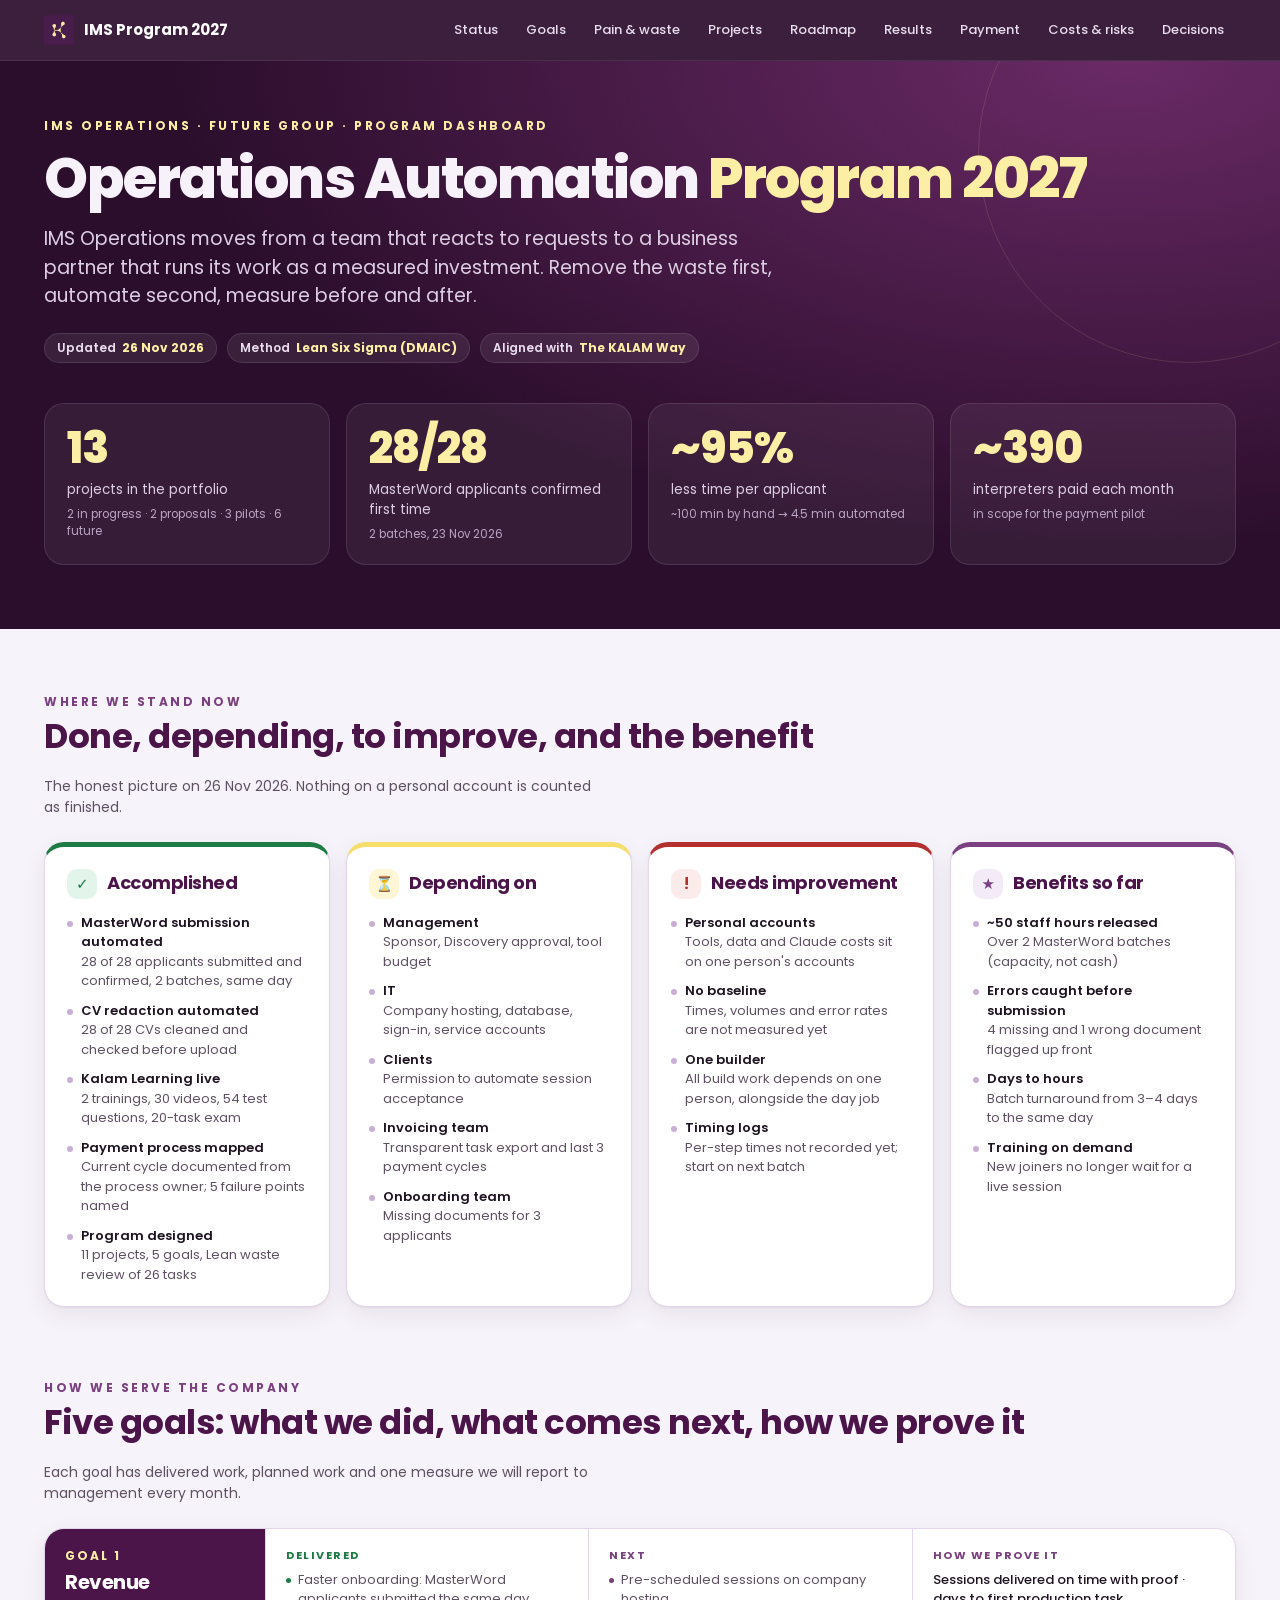
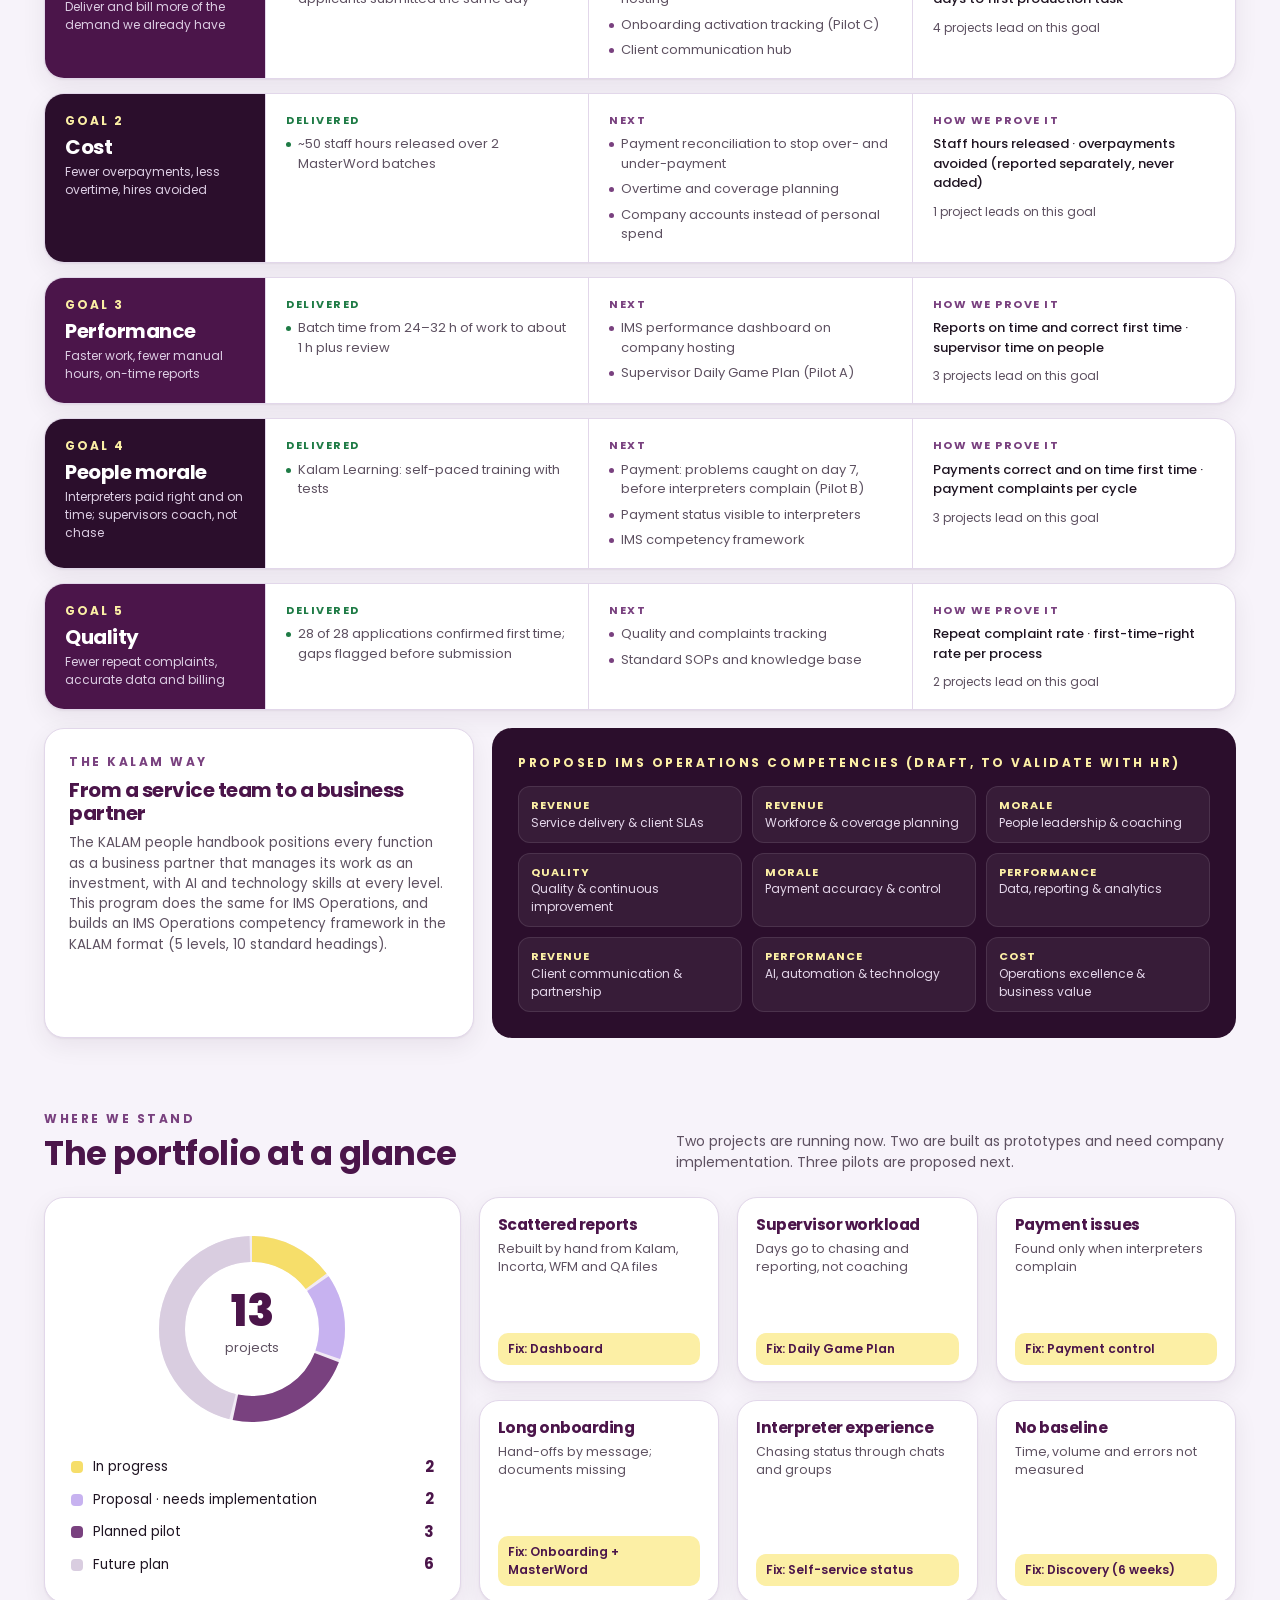
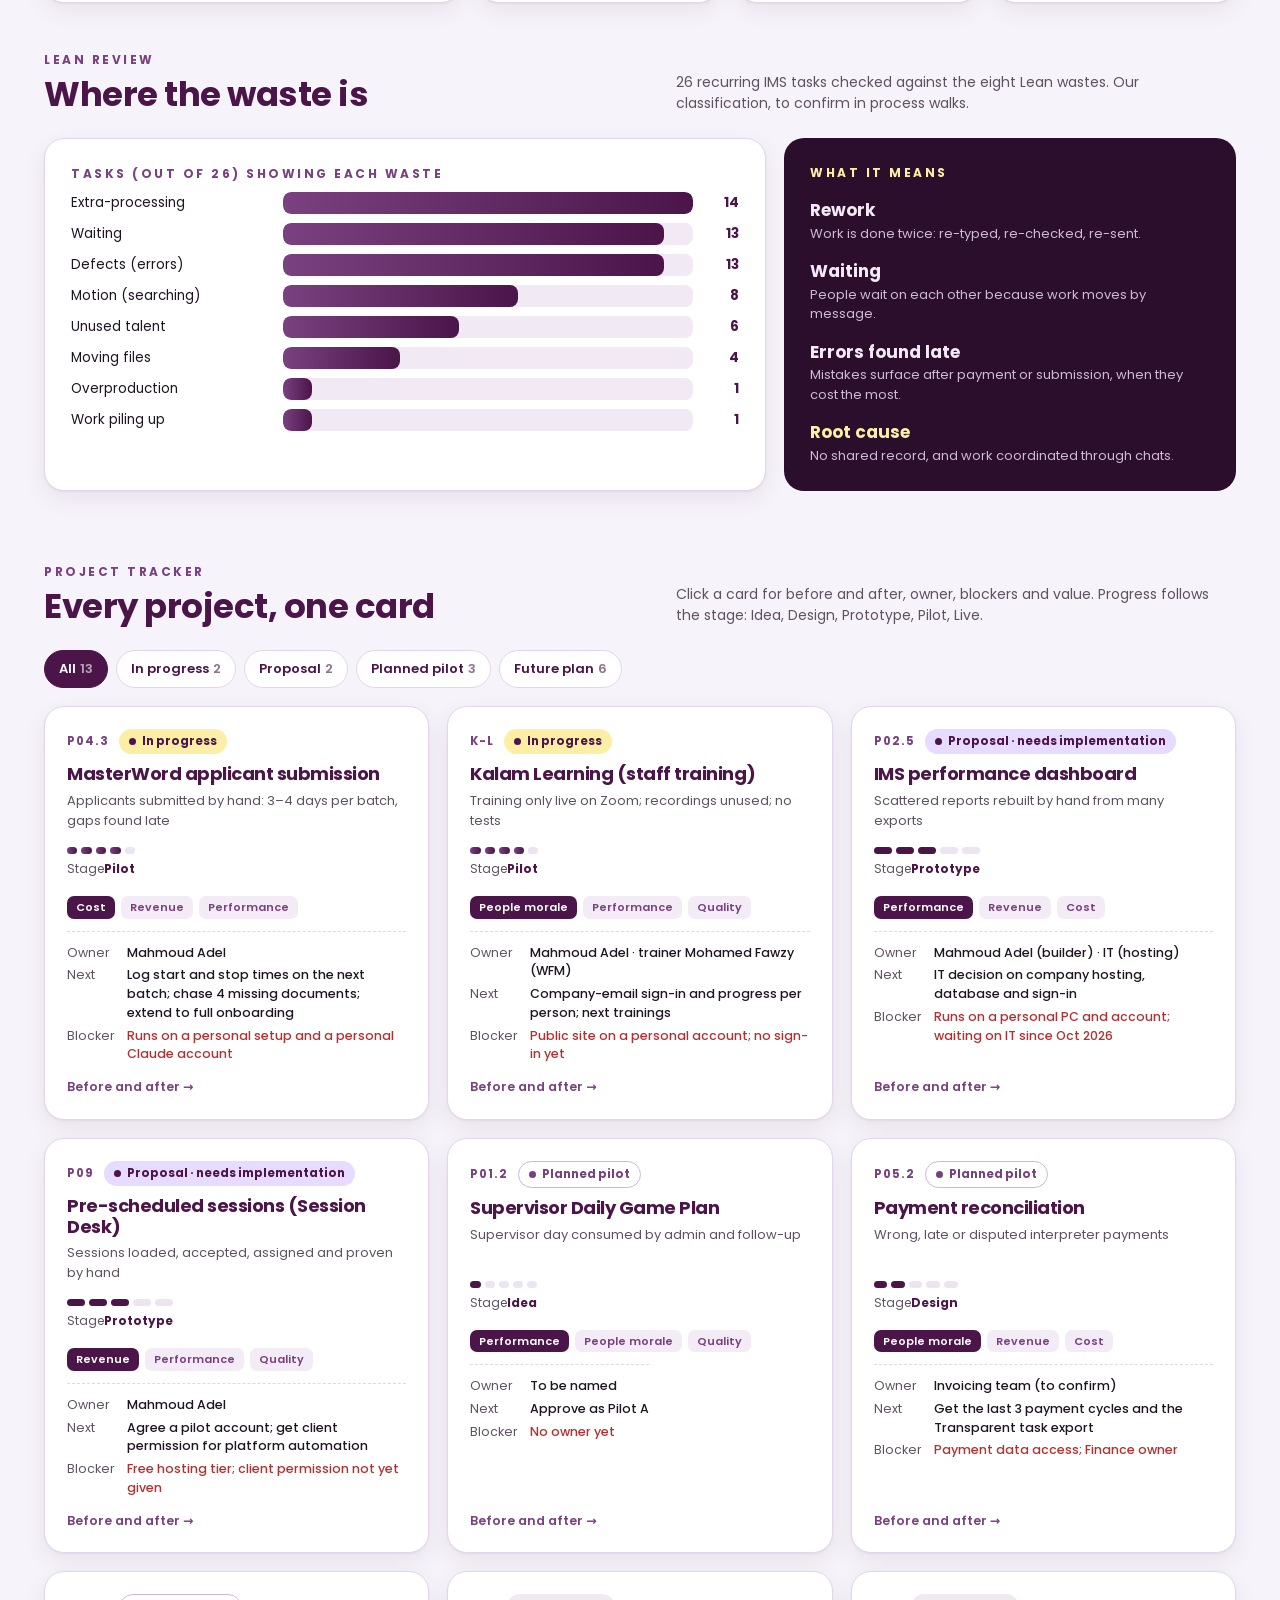
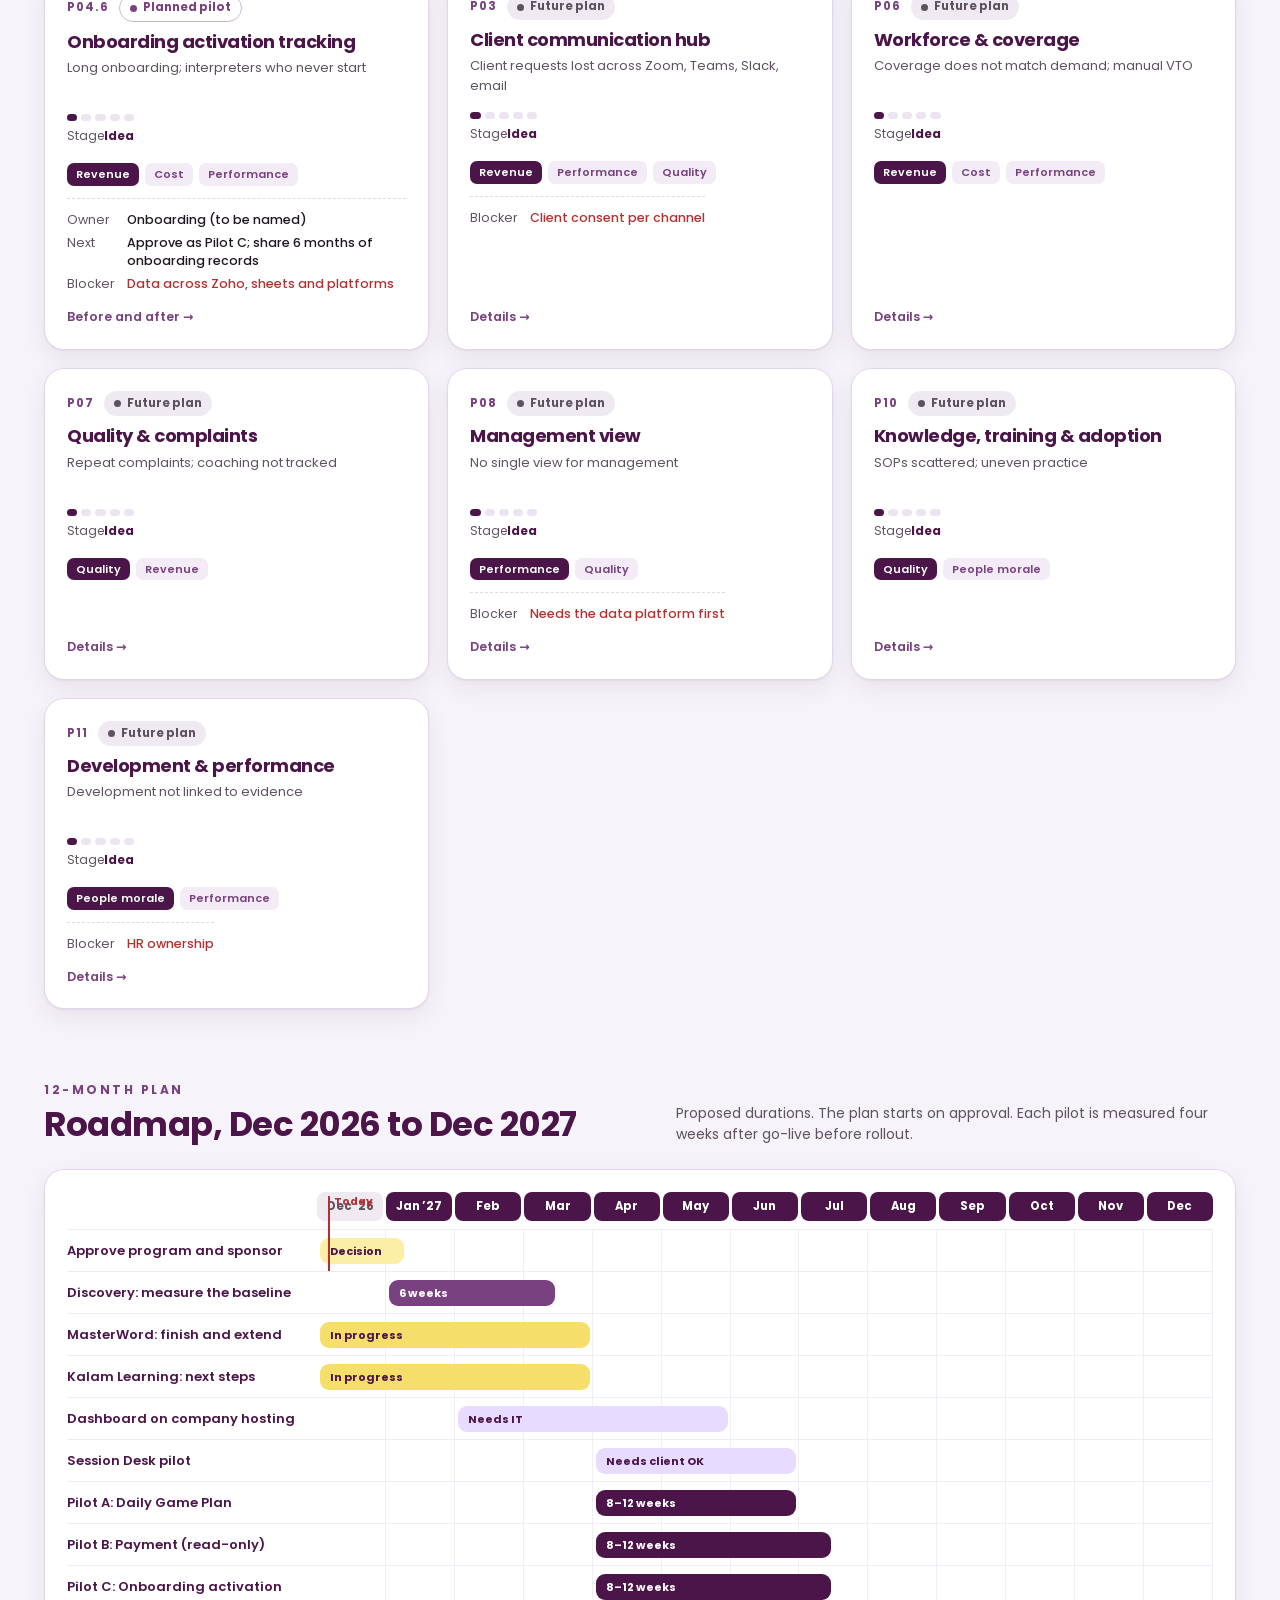
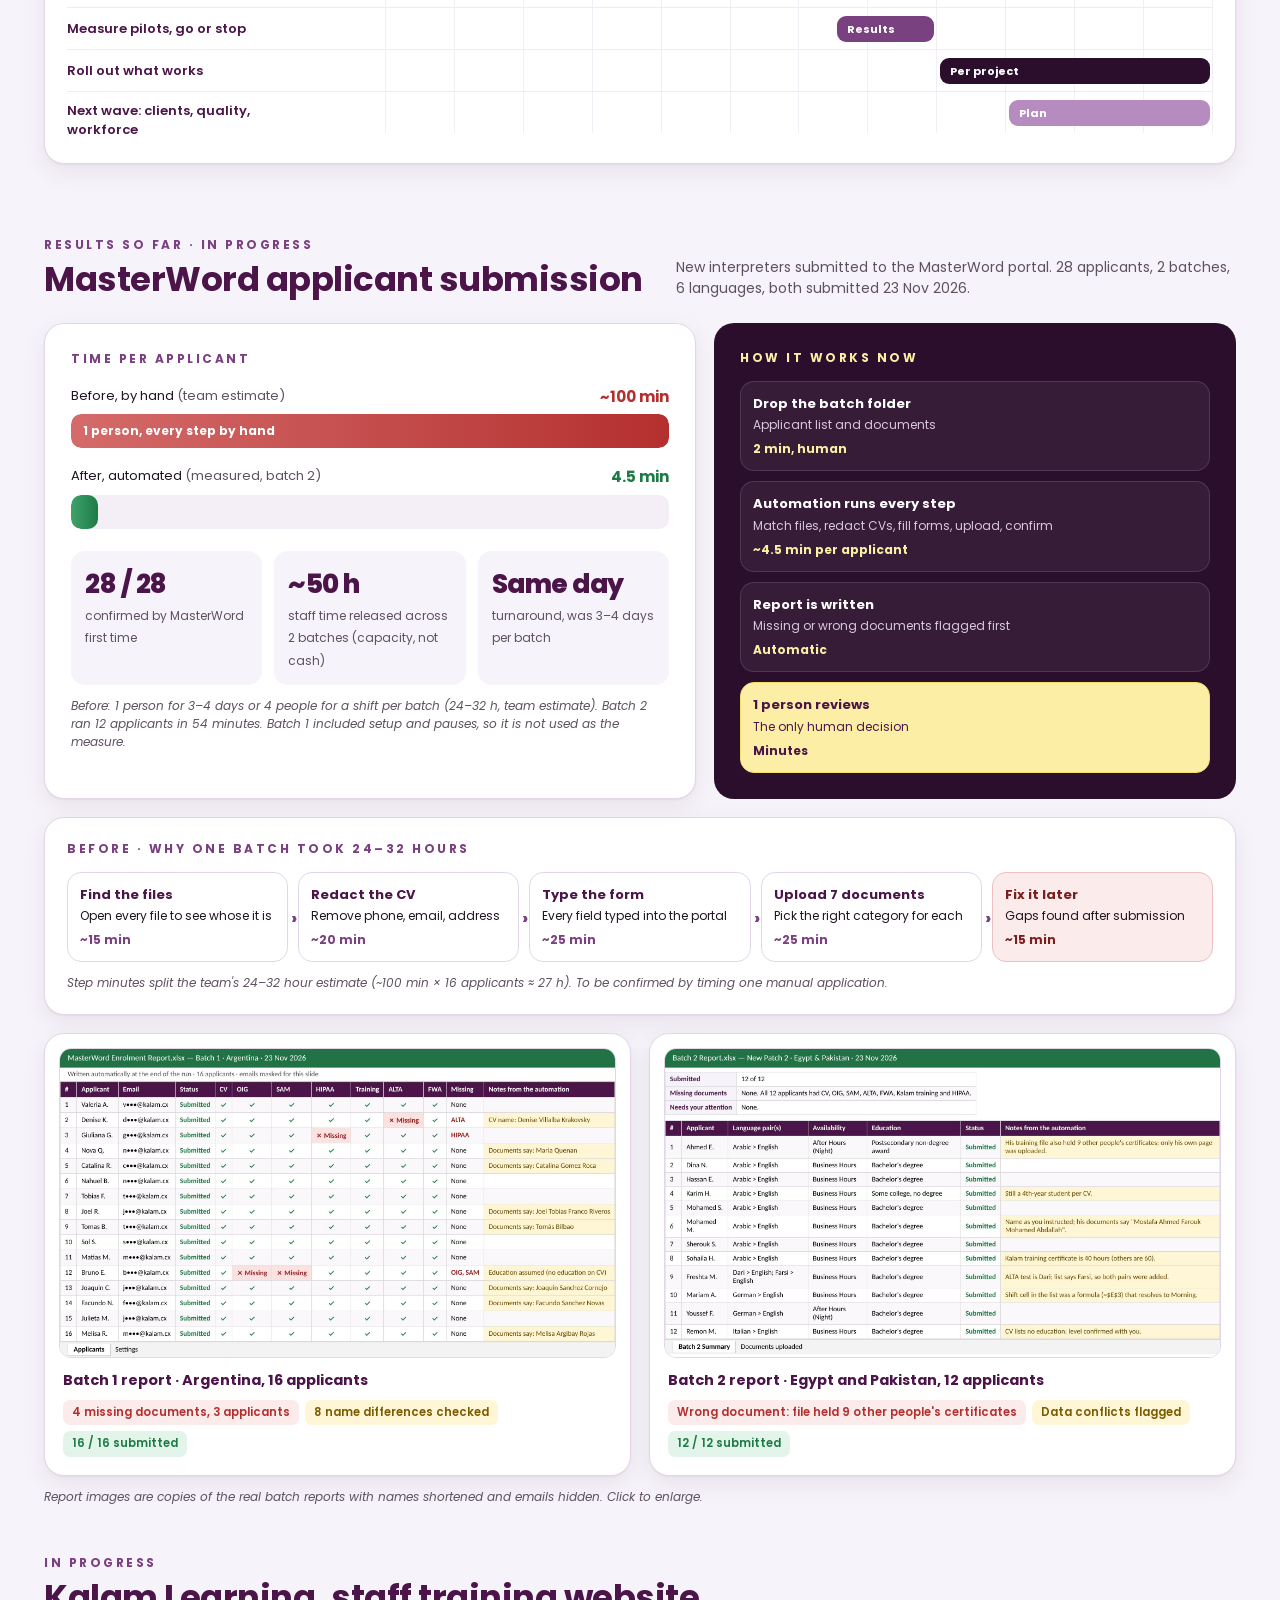
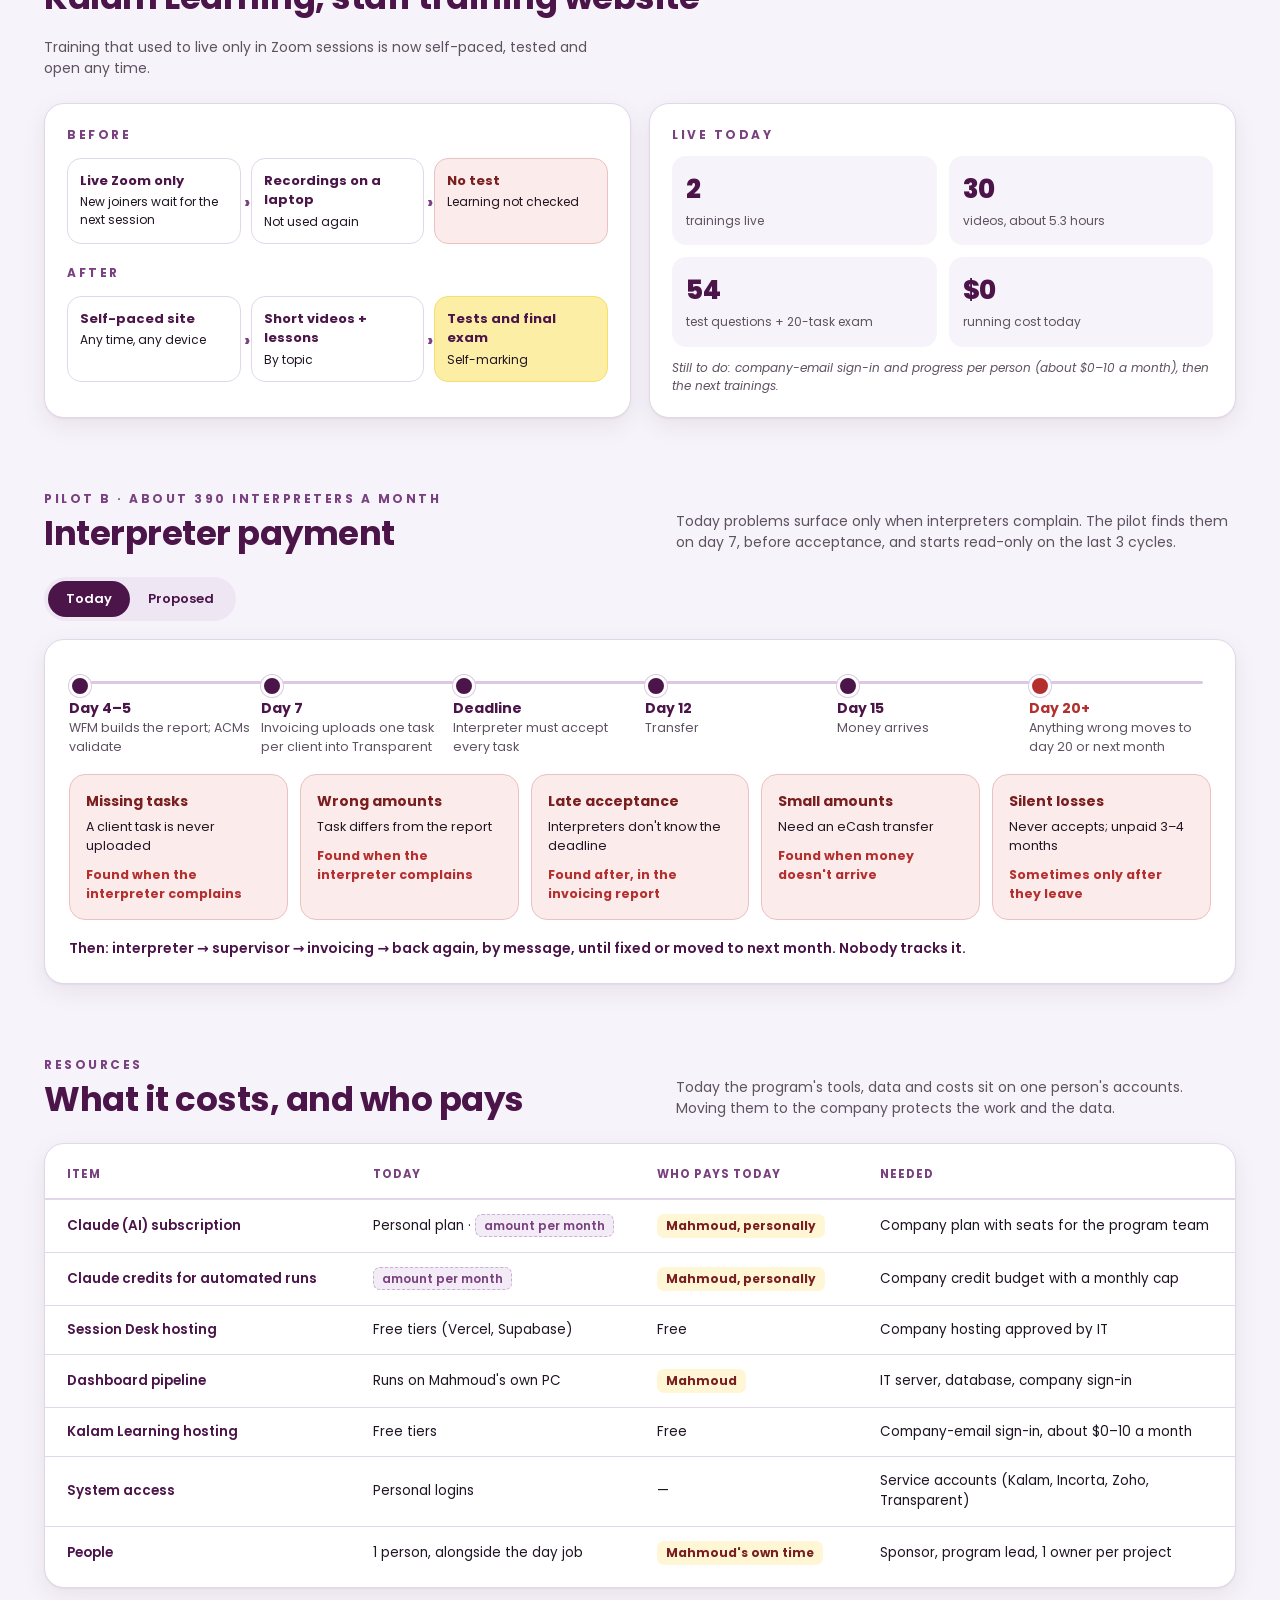
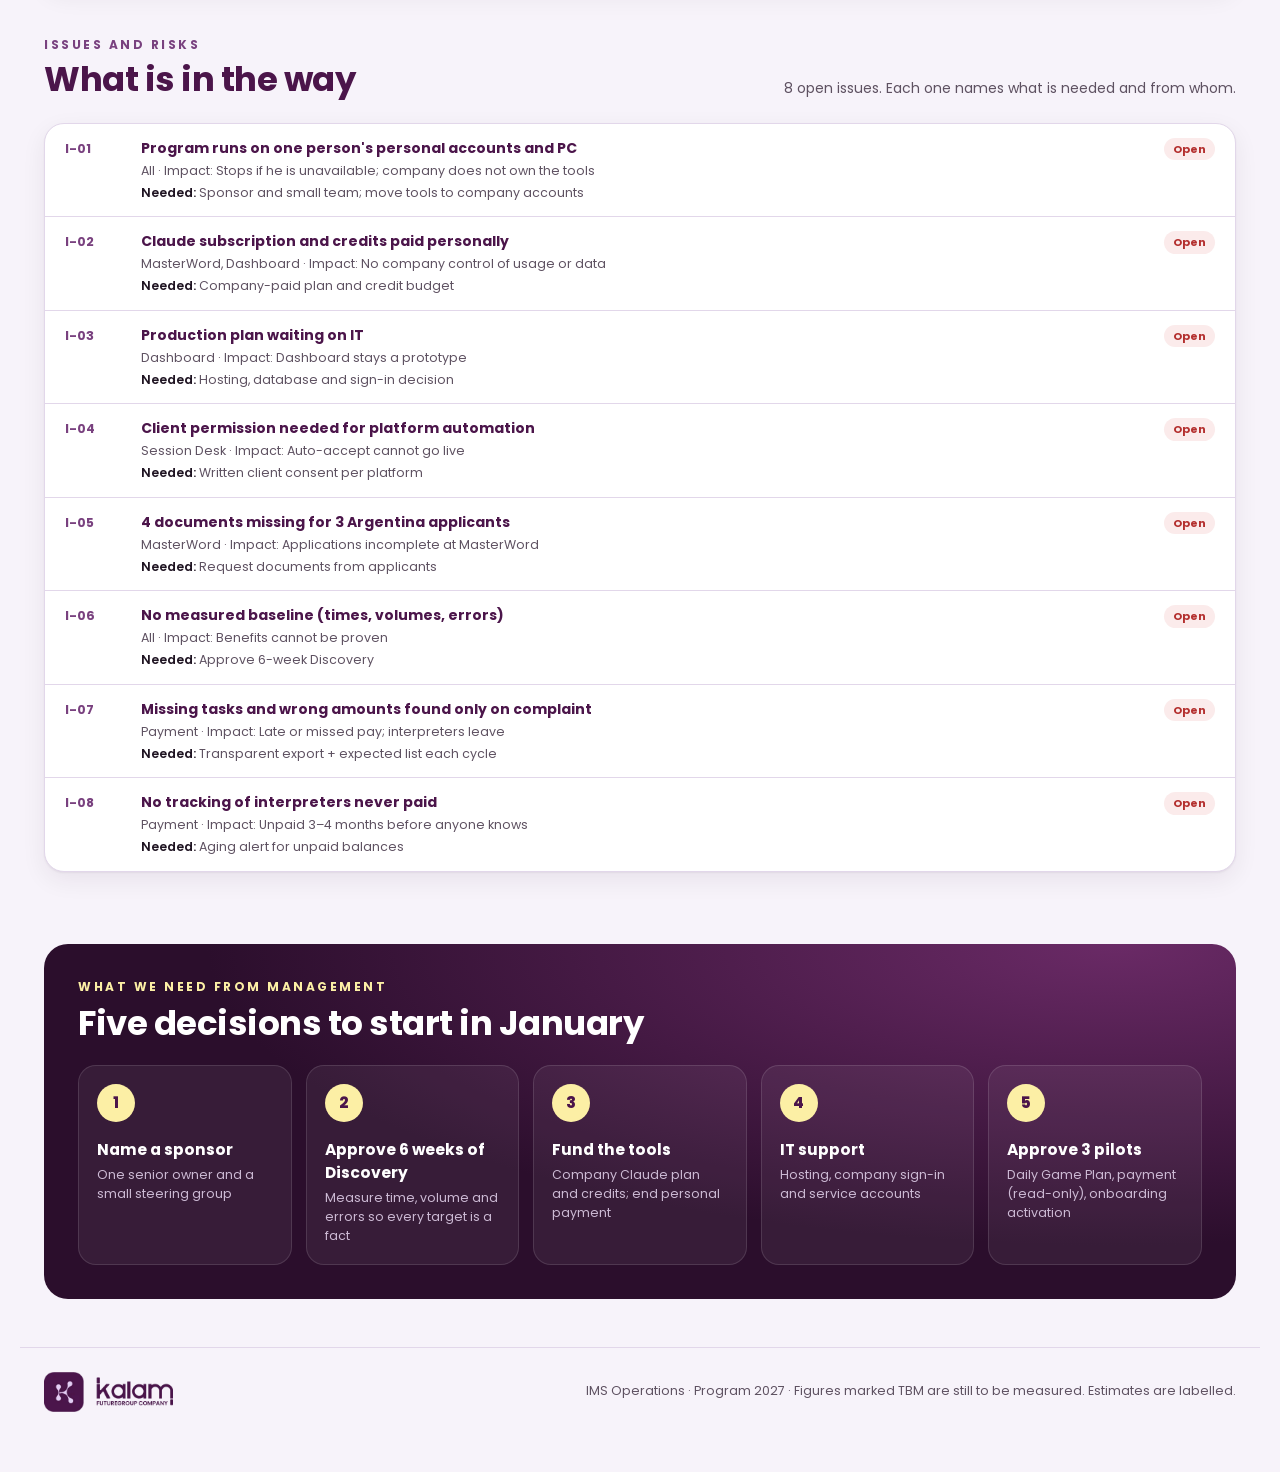
==== ims-program/index.html @ 7f9f726c "Add IMS Program 2027 management dashboard Co-Authored-By: Claude Opus 5.5 <noreply@anthropic.com> Cl" ====
<!doctype html>
<html lang="en">
<head>
<meta charset="utf-8">
<meta name="viewport" content="width=device-width, initial-scale=1">
<title>IMS Program 2027</title>
<meta name="robots" content="noindex, nofollow">
<link rel="preconnect" href="https://fonts.googleapis.com">
<link rel="preconnect" href="https://fonts.gstatic.com" crossorigin>
<link href="https://fonts.googleapis.com/css2?family=Poppins:wght@400;500;600;700;800&display=swap" rel="stylesheet">
<style>
:root{
  --dark:#2B0E2C; --plum:#4B154A; --mid:#79417F; --lav:#E7DBFF; --yel:#FCEFA5; --yel2:#F6DE6A;
  --light:#F7F3FA; --card:#FFFFFF; --border:#E2D7EA; --body:#1F1422; --soft:#5E5161;
  --red:#B4302F; --redbg:#FBEBEB; --green:#1E7B45; --greenbg:#E3F4EA;
  --shadow:0 1px 2px rgba(43,14,44,.06),0 8px 24px rgba(43,14,44,.07);
}
*{box-sizing:border-box;margin:0;padding:0}
html{scroll-behavior:smooth;scroll-padding-top:76px}
body{font-family:Poppins,system-ui,sans-serif;background:var(--light);color:var(--body);font-size:15px;line-height:1.5;-webkit-font-smoothing:antialiased}
img{max-width:100%;display:block}
.wrap{max-width:1240px;margin:0 auto;padding:0 24px}
h1,h2,h3{letter-spacing:-.5px;line-height:1.15}
.eyebrow{font-size:12px;font-weight:700;letter-spacing:2.5px;text-transform:uppercase;color:var(--mid)}

/* nav */
.nav{position:sticky;top:0;z-index:50;background:rgba(43,14,44,.92);backdrop-filter:blur(10px);-webkit-backdrop-filter:blur(10px);border-bottom:1px solid rgba(255,255,255,.08)}
.nav .wrap{display:flex;align-items:center;gap:20px;height:60px}
.brand{display:flex;align-items:center;gap:10px;color:#fff;font-weight:700;font-size:15px;text-decoration:none;white-space:nowrap}
.brand img{width:30px;height:30px}
.links{display:flex;gap:4px;margin-left:auto;overflow-x:auto;scrollbar-width:none}
.links::-webkit-scrollbar{display:none}
.links a{color:#E9DDEF;text-decoration:none;font-size:13px;font-weight:500;padding:7px 12px;border-radius:99px;white-space:nowrap;transition:.15s}
.links a:hover,.links a.on{background:rgba(252,239,165,.14);color:var(--yel)}

/* hero */
.hero{background:radial-gradient(ellipse at 88% 0%,#6A2A66 0%,#2B0E2C 60%);color:#F7F2FA;padding:56px 0 64px;position:relative;overflow:hidden}
.hero:after{content:"";position:absolute;right:-120px;top:-120px;width:420px;height:420px;border-radius:50%;border:1px solid rgba(252,239,165,.12)}
.hero .eyebrow{color:var(--yel)}
.hero h1{font-size:clamp(34px,5vw,56px);font-weight:800;letter-spacing:-1.5px;margin:12px 0 14px}
.hero h1 span{color:var(--yel)}
.hero p.lead{font-size:clamp(16px,1.6vw,19px);color:#DCCDE3;max-width:760px}
.meta{display:flex;gap:10px;flex-wrap:wrap;margin-top:22px}
.pill{display:inline-flex;align-items:center;gap:6px;font-size:12px;font-weight:600;padding:5px 12px;border-radius:99px;background:rgba(255,255,255,.08);color:#EBDDF0;border:1px solid rgba(255,255,255,.1)}
.pill b{color:var(--yel)}
.kpis{display:grid;grid-template-columns:repeat(4,1fr);gap:16px;margin-top:40px}
.kpi{background:rgba(255,255,255,.06);border:1px solid rgba(255,255,255,.1);border-radius:20px;padding:22px 22px 20px}
.kpi .v{font-size:clamp(32px,3.6vw,44px);font-weight:800;color:var(--yel);letter-spacing:-1px;line-height:1}
.kpi .l{font-size:13.5px;color:#DCCDE3;margin-top:10px}
.kpi .s{font-size:11.5px;color:#B9A5C2;margin-top:6px}

/* sections */
section{padding:64px 0 8px}
.sh{display:flex;align-items:flex-end;justify-content:space-between;gap:20px;margin-bottom:24px;flex-wrap:wrap}
.sh h2{font-size:clamp(26px,3vw,34px);font-weight:700;color:var(--plum);margin-top:6px}
.sh p{color:var(--soft);max-width:560px;font-size:14px}
.card{background:var(--card);border:1px solid var(--border);border-radius:20px;box-shadow:var(--shadow)}
.grid{display:grid;gap:18px}
.g2{grid-template-columns:1fr 1fr}.g3{grid-template-columns:repeat(3,1fr)}.g5{grid-template-columns:repeat(5,1fr)}
.muted{color:var(--soft)}
.note{font-size:12px;color:var(--soft);font-style:italic;margin-top:12px}

/* status chips */
.chip{display:inline-flex;align-items:center;gap:6px;font-size:11.5px;font-weight:700;padding:4px 10px;border-radius:99px;white-space:nowrap}
.chip:before{content:"";width:7px;height:7px;border-radius:50%;background:currentColor}
.st-prog{background:var(--yel);color:var(--plum)}
.st-prop{background:var(--lav);color:var(--plum)}
.st-pilot{background:#fff;color:var(--mid);border:1.5px solid #CDB6D8}
.st-future{background:#EFEAF2;color:var(--soft)}

/* pillars */
.pillar{padding:20px;position:relative;overflow:hidden}
.pillar .n{width:40px;height:40px;border-radius:50%;display:grid;place-items:center;font-weight:800;background:var(--plum);color:#fff;margin-bottom:14px}
.pillar:nth-child(even) .n{background:var(--yel);color:var(--plum)}
.pillar h3{font-size:17px;color:var(--plum)}
.pillar p{font-size:13px;color:var(--soft);margin-top:6px;min-height:58px}
.pillar .cnt{margin-top:12px;font-size:12px;font-weight:600;color:var(--mid)}
.dots{display:flex;gap:4px;margin-top:6px;flex-wrap:wrap}
.dots i{width:10px;height:10px;border-radius:3px;background:#EADFF0}
.dots i.m{background:var(--plum)}.dots i.a{background:#C9AFD6}

/* status board */
.board{display:grid;grid-template-columns:1.1fr 2fr;gap:18px}
.donut-card{padding:26px;display:flex;flex-direction:column;align-items:center;justify-content:center}
.legend{display:grid;gap:10px;width:100%;margin-top:22px}
.legend div{display:flex;align-items:center;gap:10px;font-size:13.5px}
.legend b{margin-left:auto;font-size:15px;color:var(--plum)}
.legend i{width:12px;height:12px;border-radius:4px}
.pain{padding:18px 18px 16px;display:flex;flex-direction:column}
.pain h3{font-size:15.5px;color:var(--plum)}
.pain p{font-size:12.5px;color:var(--soft);margin:6px 0 12px;flex:1}
.fix{font-size:12px;font-weight:600;background:var(--yel);color:var(--plum);border-radius:10px;padding:7px 10px}

/* waste bars */
.waste{padding:26px}
.bar{display:grid;grid-template-columns:200px 1fr 34px;align-items:center;gap:12px;margin:9px 0;font-size:13.5px}
.bar .t{height:22px;background:#F1EAF5;border-radius:8px;overflow:hidden}
.bar .f{height:100%;border-radius:8px;background:linear-gradient(90deg,var(--mid),var(--plum));width:0;transition:width 1.1s cubic-bezier(.2,.8,.2,1)}
.bar b{color:var(--plum);text-align:right}
.darkbox{background:var(--dark);color:#F2E9F5;border-radius:20px;padding:26px}
.darkbox .eyebrow{color:var(--yel)}
.darkbox h4{font-size:17px;margin-top:16px}
.darkbox p{font-size:13px;color:#CDBBD5}

/* projects */
.filters{display:flex;gap:8px;flex-wrap:wrap;margin-bottom:18px}
.filters button{font:600 13px Poppins,sans-serif;border:1px solid var(--border);background:#fff;color:var(--plum);padding:8px 14px;border-radius:99px;cursor:pointer;transition:.15s}
.filters button.on{background:var(--plum);color:#fff;border-color:var(--plum)}
.filters button span{opacity:.6;margin-left:4px}
.pgrid{display:grid;grid-template-columns:repeat(auto-fill,minmax(340px,1fr));gap:18px}
.proj{padding:22px;display:flex;flex-direction:column;cursor:pointer;transition:transform .15s,box-shadow .15s;text-align:left;font:inherit;color:inherit}
.proj:hover{transform:translateY(-2px);box-shadow:0 2px 4px rgba(43,14,44,.06),0 14px 34px rgba(43,14,44,.12)}
.proj .top{display:flex;justify-content:space-between;align-items:center;gap:10px}
.proj .id{font-size:11.5px;font-weight:700;color:var(--mid);letter-spacing:1px}
.proj h3{font-size:18px;color:var(--plum);margin:10px 0 6px}
.proj .pain-l{font-size:13px;color:var(--soft);min-height:40px}
.stage{margin:16px 0 6px}
.steps{display:flex;gap:4px}
.steps i{flex:1;height:7px;border-radius:99px;background:#EDE4F2}
.steps i.on{background:var(--plum)}
.st-prog-c .steps i.on{background:linear-gradient(90deg,var(--mid),var(--plum))}
.stage .lbl{display:flex;justify-content:space-between;font-size:12px;margin-top:6px;color:var(--soft)}
.stage .lbl b{color:var(--plum)}
.kv{display:grid;grid-template-columns:auto 1fr;gap:4px 12px;font-size:12.5px;margin-top:12px;border-top:1px dashed var(--border);padding-top:12px}
.kv dt{color:var(--soft)}
.kv dd{color:var(--body);font-weight:500}
.kv dd.warn{color:var(--red)}
.pillars-tag{display:flex;gap:6px;margin-top:12px;flex-wrap:wrap}
.ptag{font-size:11px;font-weight:600;padding:3px 9px;border-radius:7px;background:#F3ECF7;color:var(--mid)}
.ptag.main{background:var(--plum);color:#fff}
.more{margin-top:auto;padding-top:14px;font-size:12.5px;font-weight:600;color:var(--mid)}

/* modal */
.modal{position:fixed;inset:0;background:rgba(27,8,28,.6);display:none;align-items:flex-start;justify-content:center;z-index:100;padding:40px 16px;overflow:auto}
.modal.open{display:flex}
.sheet{background:#fff;border-radius:24px;max-width:880px;width:100%;overflow:hidden;box-shadow:0 30px 80px rgba(0,0,0,.35)}
.sheet .hd{background:radial-gradient(ellipse at 90% 0%,#6A2A66 0%,#2B0E2C 65%);color:#fff;padding:28px 30px}
.sheet .hd h3{font-size:26px;margin:10px 0 6px}
.sheet .hd p{color:#D8C7DF;font-size:14px}
.sheet .bd{padding:26px 30px 30px}
.x{float:right;background:rgba(255,255,255,.12);border:0;color:#fff;width:36px;height:36px;border-radius:50%;font-size:20px;cursor:pointer}
table.ba{width:100%;border-collapse:separate;border-spacing:0;font-size:13.5px;margin-top:8px}
table.ba th{text-align:left;font-size:11.5px;letter-spacing:1px;text-transform:uppercase;color:var(--mid);padding:10px 12px;border-bottom:2px solid var(--border)}
table.ba td{padding:11px 12px;border-bottom:1px solid var(--border);vertical-align:top}
table.ba td:first-child{font-weight:600;color:var(--plum);width:24%}
table.ba td.b{color:#7A1F1F;background:#FDF4F4}
table.ba td.a{color:var(--green);background:#F2FAF5;font-weight:500}
.tbm{color:#A08AA8;font-style:italic;font-weight:400}

/* roadmap */
.gantt{padding:22px 22px 14px;overflow-x:auto}
.gt{min-width:900px;display:grid;grid-template-columns:250px 1fr}
.months{display:grid;grid-template-columns:repeat(13,1fr);gap:3px;margin-bottom:8px}
.months div{font-size:11.5px;font-weight:700;text-align:center;padding:6px 0;border-radius:8px;background:var(--plum);color:#fff}
.months div.y26{background:#EFEAF2;color:var(--soft)}
.grow{display:contents}
.gname{font-size:13px;font-weight:600;color:var(--plum);padding:9px 10px 9px 0;display:flex;align-items:center;border-top:1px solid #F1EAF5}
.glane{position:relative;border-top:1px solid #F1EAF5;height:42px;background:repeating-linear-gradient(90deg,transparent 0,transparent calc(100%/13 - 1px),#F3EDF6 calc(100%/13 - 1px),#F3EDF6 calc(100%/13))}
.gbar{position:absolute;top:8px;height:26px;border-radius:9px;font-size:11px;font-weight:700;display:flex;align-items:center;padding:0 10px;white-space:nowrap;overflow:hidden}
.gb-dec{background:var(--yel);color:var(--plum)}
.gb-prog{background:var(--yel2);color:var(--plum)}
.gb-mid{background:var(--mid);color:#fff}
.gb-prop{background:var(--lav);color:var(--plum)}
.gb-pilot{background:var(--plum);color:#fff}
.gb-dark{background:var(--dark);color:#fff}
.gb-fut{background:#B58BC0;color:#fff}
.today{position:absolute;top:-34px;bottom:0;width:2px;background:var(--red);z-index:2}
.today:before{content:"Today";position:absolute;top:-2px;left:6px;font-size:10.5px;font-weight:700;color:var(--red)}

/* results */
.spot{display:grid;grid-template-columns:1.25fr 1fr;gap:18px}
.vs{padding:26px}
.vsrow{margin:18px 0}
.vsrow .lab{display:flex;justify-content:space-between;font-size:13px;margin-bottom:6px}
.vsrow .lab b{font-size:15px}
.track{height:34px;border-radius:10px;background:#F4EEF7;overflow:hidden}
.track .f{height:100%;border-radius:10px;width:0;transition:width 1.2s cubic-bezier(.2,.8,.2,1);display:flex;align-items:center;padding-left:12px;font-size:12px;font-weight:700;color:#fff;white-space:nowrap}
.f.before{background:linear-gradient(90deg,#D46B6A,var(--red))}
.f.after{background:linear-gradient(90deg,#3FA36B,var(--green))}
.big3{display:grid;grid-template-columns:repeat(3,1fr);gap:12px;margin-top:22px}
.big3 div{background:var(--light);border-radius:14px;padding:14px}
.big3 b{display:block;font-size:26px;font-weight:800;color:var(--plum);letter-spacing:-.5px}
.big3 span{font-size:12px;color:var(--soft)}
.flow{display:flex;gap:10px;align-items:stretch;margin-top:14px}
.flow .s{flex:1;background:#fff;border:1px solid var(--border);border-radius:14px;padding:12px;font-size:12px;position:relative}
.flow .s b{display:block;font-size:13px;color:var(--plum);margin-bottom:3px}
.flow .s em{display:block;font-style:normal;font-weight:700;margin-top:6px;color:var(--mid)}
.flow .s.bad{background:var(--redbg);border-color:#EBC1C1}.flow .s.bad b,.flow .s.bad em{color:#7A1F1F}
.flow .s.hi{background:var(--yel);border-color:var(--yel2)}
.flow .s:not(:last-child):after{content:"›";position:absolute;right:-10px;top:50%;transform:translateY(-50%);color:var(--mid);font-weight:800;font-size:18px;z-index:1}
.dflow .s:after{display:none}
.dflow .s{background:rgba(255,255,255,.06);border-color:rgba(255,255,255,.12);color:#D8C7DF}
.dflow .s b{color:#fff}.dflow .s em{color:var(--yel)}
.dflow .s.hi{background:var(--yel);color:var(--plum)}.dflow .s.hi b,.dflow .s.hi em{color:var(--plum)}
.shots{display:grid;grid-template-columns:1fr 1fr;gap:18px;margin-top:18px}
.shot{padding:14px;overflow:hidden}
.shot img{border-radius:12px;border:1px solid var(--border);cursor:zoom-in}
.shot h4{font-size:14.5px;color:var(--plum);margin:12px 4px 4px}
.flags{display:flex;gap:6px;flex-wrap:wrap;margin:8px 4px 4px}
.flag{font-size:11.5px;font-weight:600;padding:4px 9px;border-radius:7px}
.flag.r{background:var(--redbg);color:var(--red)}.flag.y{background:#FFF6D6;color:#7A5B00}.flag.g{background:var(--greenbg);color:var(--green)}

/* payment */
.tl{position:relative;display:grid;grid-template-columns:repeat(6,1fr);gap:10px;padding-top:26px;margin-top:8px}
.tl:before{content:"";position:absolute;left:8px;right:8px;top:9px;height:3px;background:#DCC8E5;border-radius:3px}
.tl div{position:relative;font-size:12.5px;color:var(--soft)}
.tl div:before{content:"";position:absolute;top:-23px;left:0;width:16px;height:16px;border-radius:50%;background:var(--plum);border:3px solid #fff;box-shadow:0 0 0 1px #DCC8E5}
.tl div.red:before{background:var(--red)}
.tl b{display:block;color:var(--plum);font-size:14px}
.tl div.red b{color:var(--red)}
.pp{display:grid;grid-template-columns:repeat(5,1fr);gap:12px;margin-top:18px}
.pp .c{border-radius:16px;padding:16px;font-size:12.5px}
.pp .c h4{font-size:14px;margin-bottom:6px}
.pp .bad{background:var(--redbg);border:1px solid #EBC1C1}.pp .bad h4{color:#7A1F1F}
.pp .good{background:var(--greenbg);border:1px solid #A9D8BC}.pp .good h4{color:var(--green)}
.pp .found{display:block;margin-top:10px;font-weight:700}
.pp .bad .found{color:var(--red)}.pp .good .found{color:var(--green)}
.toggle{display:inline-flex;background:#EFE6F4;border-radius:99px;padding:4px;margin-bottom:18px}
.toggle button{font:600 13px Poppins,sans-serif;border:0;background:transparent;color:var(--plum);padding:8px 18px;border-radius:99px;cursor:pointer}
.toggle button.on{background:var(--plum);color:#fff}

/* costs */
.costs{padding:8px 0}
.crow{display:grid;grid-template-columns:1.4fr 1.3fr 1fr 1.6fr;gap:14px;padding:14px 22px;border-bottom:1px solid var(--border);font-size:13.5px;align-items:center}
.crow.h{font-size:11.5px;letter-spacing:1px;text-transform:uppercase;color:var(--mid);font-weight:700;border-bottom:2px solid var(--border)}
.crow:last-child{border-bottom:0}
.crow .i{font-weight:600;color:var(--plum)}
.personal{background:#FFF6D6;color:#7A1F1F;font-weight:700;padding:3px 9px;border-radius:7px;font-size:12px;display:inline-block}
.ph{background:#F3ECF7;border:1px dashed #C9AFD6;color:var(--mid);padding:2px 8px;border-radius:7px;font-size:12px;font-weight:600}
.issue{display:grid;grid-template-columns:62px 1fr auto;gap:14px;padding:14px 20px;border-bottom:1px solid var(--border);align-items:start}
.issue:last-child{border-bottom:0}
.issue .iid{font-weight:700;color:var(--mid);font-size:12.5px;padding-top:2px}
.issue h4{font-size:14px;color:var(--plum)}
.issue p{font-size:12.5px;color:var(--soft);margin-top:3px}
.issue p b{color:var(--body);font-weight:600}
.ist{font-size:11px;font-weight:700;padding:3px 9px;border-radius:99px;background:var(--redbg);color:var(--red)}
.decisions{display:grid;grid-template-columns:repeat(5,1fr);gap:14px;margin-top:22px}
.dec{background:rgba(255,255,255,.06);border:1px solid rgba(255,255,255,.12);border-radius:18px;padding:18px}
.dec .n{width:38px;height:38px;border-radius:50%;background:var(--yel);color:var(--plum);display:grid;place-items:center;font-weight:800;margin-bottom:12px}
.dec h4{font-size:15.5px;color:#fff}
.dec p{font-size:12.5px;color:#CDBBD5;margin-top:5px}

footer{padding:48px 0 60px;color:var(--soft);font-size:12.5px}
footer .wrap{display:flex;justify-content:space-between;align-items:center;gap:20px;flex-wrap:wrap;border-top:1px solid var(--border);padding-top:24px}
footer img{height:40px;width:auto}

.lightbox{position:fixed;inset:0;background:rgba(15,4,16,.88);display:none;align-items:center;justify-content:center;z-index:120;padding:20px;cursor:zoom-out}
.lightbox.open{display:flex}
.lightbox img{max-height:92vh;border-radius:12px}

.reveal{opacity:0;transform:translateY(14px);transition:opacity .6s ease,transform .6s ease}
.reveal.in{opacity:1;transform:none}


/* stand-now 4 columns */
.four{display:grid;grid-template-columns:repeat(4,1fr);gap:16px}
.col{padding:22px;border-top:5px solid var(--plum)}
.col.c1{border-top-color:var(--green)}.col.c2{border-top-color:var(--yel2)}.col.c3{border-top-color:var(--red)}.col.c4{border-top-color:var(--mid)}
.col h3{font-size:18px;color:var(--plum);display:flex;align-items:center;gap:10px}
.col h3 .ic{width:30px;height:30px;border-radius:10px;display:grid;place-items:center;font-size:15px}
.c1 .ic{background:var(--greenbg);color:var(--green)}.c2 .ic{background:#FFF6D6;color:#7A5B00}.c3 .ic{background:var(--redbg);color:var(--red)}.c4 .ic{background:#F3ECF7;color:var(--mid)}
.col ul{list-style:none;margin-top:14px;display:grid;gap:10px}
.col li{font-size:13px;color:var(--soft);padding-left:14px;position:relative}
.col li:before{content:"";position:absolute;left:0;top:8px;width:6px;height:6px;border-radius:50%;background:#C9AFD6}
.col li b{color:var(--body);font-weight:600;display:block}
/* goals */
.goals{display:grid;gap:14px}
.goal{display:grid;grid-template-columns:220px 1fr 1fr 1fr;gap:0;overflow:hidden}
.goal>div{padding:18px 20px;border-left:1px solid var(--border);font-size:13px;color:var(--soft)}
.goal>div:first-child{border-left:0;background:var(--plum);color:#fff}
.goal:nth-child(even)>div:first-child{background:var(--dark)}
.goal .gn{font-size:12px;font-weight:700;letter-spacing:2px;color:var(--yel)}
.goal h3{font-size:20px;margin:6px 0 4px}
.goal .gl{font-size:11px;font-weight:700;letter-spacing:1.5px;text-transform:uppercase;color:var(--mid);margin-bottom:6px}
.goal ul{list-style:none;display:grid;gap:6px}
.goal li{padding-left:12px;position:relative}
.goal li:before{content:"";position:absolute;left:0;top:8px;width:5px;height:5px;border-radius:50%;background:var(--mid)}
.goal .done li:before{background:var(--green)}
.kway{display:grid;grid-template-columns:1.1fr 1.9fr;gap:18px;margin-top:18px}
.comp{display:grid;grid-template-columns:1fr 1fr 1fr;gap:10px;margin-top:14px}
.comp div{background:rgba(255,255,255,.06);border:1px solid rgba(255,255,255,.1);border-radius:12px;padding:10px 12px;font-size:12px;color:#E4D6EA}
.comp div b{display:block;color:var(--yel);font-size:11px;letter-spacing:1px}
@media (max-width:1020px){.four{grid-template-columns:1fr 1fr}.goal{grid-template-columns:1fr 1fr}.goal>div:first-child{grid-column:1/-1}.kway{grid-template-columns:1fr}}
@media (max-width:640px){.four,.goal,.comp{grid-template-columns:1fr}.goal>div{border-left:0;border-top:1px solid var(--border)}}
@media (max-width:1020px){
  .kpis{grid-template-columns:1fr 1fr}
  .g5,.decisions,.pp{grid-template-columns:1fr 1fr}
  .board,.spot,.g2{grid-template-columns:1fr}
  .g3{grid-template-columns:1fr 1fr}
}
@media (max-width:640px){
  .wrap{padding:0 16px}
  .brand span{display:none}
  .hero{padding:40px 0 44px}
  .kpis{gap:10px}.kpi{padding:16px;border-radius:16px}
  .g3,.g5,.decisions,.pp,.shots{grid-template-columns:1fr}
  .pgrid{grid-template-columns:1fr}
  .bar{grid-template-columns:120px 1fr 26px;font-size:12px}
  .flow{flex-direction:column}.flow .s:not(:last-child):after{content:"⌄";right:auto;left:50%;top:auto;bottom:-16px;transform:translateX(-50%)}
  .tl{grid-template-columns:1fr 1fr;row-gap:34px}
  .tl:before{display:none}
  .crow{grid-template-columns:1fr 1fr;padding:14px 16px}
  .crow.h{display:none}
  .big3{grid-template-columns:1fr}
  section{padding:48px 0 4px}
  .sheet .hd,.sheet .bd{padding:22px 18px}
  table.ba{font-size:12.5px}
  table.ba td{padding:9px 8px}
}
@media (prefers-reduced-motion:reduce){*{transition:none!important;scroll-behavior:auto!important}.reveal{opacity:1;transform:none}}
</style>
</head>
<body>

<nav class="nav"><div class="wrap">
  <a class="brand" href="#top"><img src="assets/mark.png" alt="Kalam"><span>IMS Program 2027</span></a>
  <div class="links" id="links">
    <a href="#stand">Status</a><a href="#goals">Goals</a><a href="#overview">Pain &amp; waste</a><a href="#projects">Projects</a><a href="#roadmap">Roadmap</a><a href="#results">Results</a><a href="#payment">Payment</a><a href="#costs">Costs &amp; risks</a><a href="#decisions">Decisions</a>
  </div>
</div></nav>

<header class="hero" id="top"><div class="wrap">
  <div class="eyebrow">IMS Operations · Future Group · Program dashboard</div>
  <h1>Operations Automation <span>Program 2027</span></h1>
  <p class="lead">IMS Operations moves from a team that reacts to requests to a business partner that runs its work as a measured investment. Remove the waste first, automate second, measure before and after.</p>
  <div class="meta">
    <span class="pill">Updated <b id="updated"></b></span>
    <span class="pill">Method <b>Lean Six Sigma (DMAIC)</b></span>
    <span class="pill">Aligned with <b>The KALAM Way</b></span>
  </div>
  <div class="kpis" id="kpis"></div>
</div></header>

<main>
<section id="stand"><div class="wrap">
  <div class="sh"><div><div class="eyebrow">Where we stand now</div><h2>Done, depending, to improve, and the benefit</h2></div><p>The honest picture on DATE_X. Nothing on a personal account is counted as finished.</p></div>
  <div class="four" id="four"></div>
</div></section>

<section id="goals"><div class="wrap">
  <div class="sh"><div><div class="eyebrow">How we serve the company</div><h2>Five goals: what we did, what comes next, how we prove it</h2></div><p>Each goal has delivered work, planned work and one measure we will report to management every month.</p></div>
  <div class="goals" id="goallist"></div>
  <div class="kway">
    <div class="card" style="padding:24px"><div class="eyebrow">The KALAM Way</div><h3 style="font-size:20px;color:var(--plum);margin:8px 0">From a service team to a business partner</h3><p class="muted" style="font-size:13.5px">The KALAM people handbook positions every function as a business partner that manages its work as an investment, with AI and technology skills at every level. This program does the same for IMS Operations, and builds an IMS Operations competency framework in the KALAM format (5 levels, 10 standard headings).</p></div>
    <div class="darkbox"><div class="eyebrow">Proposed IMS Operations competencies (draft, to validate with HR)</div><div class="comp" id="comp"></div></div>
  </div>
</div></section>

<section id="overview"><div class="wrap">
  <div class="sh" ><div><div class="eyebrow">Where we stand</div><h2>The portfolio at a glance</h2></div><p>Two projects are running now. Two are built as prototypes and need company implementation. Three pilots are proposed next.</p></div>
  <div class="board">
    <div class="card donut-card"><svg id="donut" width="210" height="210" viewBox="0 0 210 210" role="img" aria-label="Projects by status"></svg><div class="legend" id="legend"></div></div>
    <div class="grid g3" id="pains"></div>
  </div>

  <div class="sh" style="margin-top:48px"><div><div class="eyebrow">Lean review</div><h2>Where the waste is</h2></div><p>26 recurring IMS tasks checked against the eight Lean wastes. Our classification, to confirm in process walks.</p></div>
  <div class="grid" style="grid-template-columns:1.6fr 1fr">
    <div class="card waste" id="waste"></div>
    <div class="darkbox"><div class="eyebrow">What it means</div>
      <h4>Rework</h4><p>Work is done twice: re-typed, re-checked, re-sent.</p>
      <h4>Waiting</h4><p>People wait on each other because work moves by message.</p>
      <h4>Errors found late</h4><p>Mistakes surface after payment or submission, when they cost the most.</p>
      <h4 style="color:var(--yel)">Root cause</h4><p>No shared record, and work coordinated through chats.</p>
    </div>
  </div>
</div></section>

<section id="projects"><div class="wrap">
  <div class="sh"><div><div class="eyebrow">Project tracker</div><h2>Every project, one card</h2></div><p>Click a card for before and after, owner, blockers and value. Progress follows the stage: Idea, Design, Prototype, Pilot, Live.</p></div>
  <div class="filters" id="filters"></div>
  <div class="pgrid" id="pgrid"></div>
</div></section>

<section id="roadmap"><div class="wrap">
  <div class="sh"><div><div class="eyebrow">12-month plan</div><h2>Roadmap, Dec 2026 to Dec 2027</h2></div><p>Proposed durations. The plan starts on approval. Each pilot is measured four weeks after go-live before rollout.</p></div>
  <div class="card gantt"><div class="gt" id="gantt"></div></div>
</div></section>

<section id="results"><div class="wrap">
  <div class="sh"><div><div class="eyebrow">Results so far · In progress</div><h2>MasterWord applicant submission</h2></div><p>New interpreters submitted to the MasterWord portal. 28 applicants, 2 batches, 6 languages, both submitted 23 Nov 2026.</p></div>
  <div class="spot">
    <div class="card vs">
      <div class="eyebrow">Time per applicant</div>
      <div class="vsrow"><div class="lab"><span>Before, by hand <span class="muted">(team estimate)</span></span><b style="color:var(--red)">~100 min</b></div><div class="track"><div class="f before" data-w="100">1 person, every step by hand</div></div></div>
      <div class="vsrow"><div class="lab"><span>After, automated <span class="muted">(measured, batch 2)</span></span><b style="color:var(--green)">4.5 min</b></div><div class="track"><div class="f after" data-w="4.5"></div></div></div>
      <div class="big3">
        <div><b>28 / 28</b><span>confirmed by MasterWord first time</span></div>
        <div><b>~50 h</b><span>staff time released across 2 batches (capacity, not cash)</span></div>
        <div><b>Same day</b><span>turnaround, was 3–4 days per batch</span></div>
      </div>
      <p class="note">Before: 1 person for 3–4 days or 4 people for a shift per batch (24–32 h, team estimate). Batch 2 ran 12 applicants in 54 minutes. Batch 1 included setup and pauses, so it is not used as the measure.</p>
    </div>
    <div class="darkbox">
      <div class="eyebrow">How it works now</div>
      <div class="flow dflow" style="flex-direction:column">
        <div class="s"><b>Drop the batch folder</b>Applicant list and documents<em>2 min, human</em></div>
        <div class="s"><b>Automation runs every step</b>Match files, redact CVs, fill forms, upload, confirm<em>~4.5 min per applicant</em></div>
        <div class="s"><b>Report is written</b>Missing or wrong documents flagged first<em>Automatic</em></div>
        <div class="s hi"><b>1 person reviews</b>The only human decision<em>Minutes</em></div>
      </div>
    </div>
  </div>
  <div class="card" style="padding:22px;margin-top:18px">
    <div class="eyebrow">Before · why one batch took 24–32 hours</div>
    <div class="flow">
      <div class="s"><b>Find the files</b>Open every file to see whose it is<em>~15 min</em></div>
      <div class="s"><b>Redact the CV</b>Remove phone, email, address<em>~20 min</em></div>
      <div class="s"><b>Type the form</b>Every field typed into the portal<em>~25 min</em></div>
      <div class="s"><b>Upload 7 documents</b>Pick the right category for each<em>~25 min</em></div>
      <div class="s bad"><b>Fix it later</b>Gaps found after submission<em>~15 min</em></div>
    </div>
    <p class="note">Step minutes split the team's 24–32 hour estimate (~100 min × 16 applicants ≈ 27 h). To be confirmed by timing one manual application.</p>
  </div>
  <div class="shots">
    <div class="card shot"><img src="assets/report1.jpg" alt="Batch 1 report"><h4>Batch 1 report · Argentina, 16 applicants</h4>
      <div class="flags"><span class="flag r">4 missing documents, 3 applicants</span><span class="flag y">8 name differences checked</span><span class="flag g">16 / 16 submitted</span></div></div>
    <div class="card shot"><img src="assets/report2.jpg" alt="Batch 2 report"><h4>Batch 2 report · Egypt and Pakistan, 12 applicants</h4>
      <div class="flags"><span class="flag r">Wrong document: file held 9 other people's certificates</span><span class="flag y">Data conflicts flagged</span><span class="flag g">12 / 12 submitted</span></div></div>
  </div>
  <p class="note">Report images are copies of the real batch reports with names shortened and emails hidden. Click to enlarge.</p>

  <div class="sh" style="margin-top:48px"><div><div class="eyebrow">In progress</div><h2>Kalam Learning, staff training website</h2></div><p>Training that used to live only in Zoom sessions is now self-paced, tested and open any time.</p></div>
  <div class="grid g2">
    <div class="card" style="padding:22px">
      <div class="eyebrow">Before</div>
      <div class="flow"><div class="s"><b>Live Zoom only</b>New joiners wait for the next session</div><div class="s"><b>Recordings on a laptop</b>Not used again</div><div class="s bad"><b>No test</b>Learning not checked</div></div>
      <div class="eyebrow" style="margin-top:20px">After</div>
      <div class="flow"><div class="s"><b>Self-paced site</b>Any time, any device</div><div class="s"><b>Short videos + lessons</b>By topic</div><div class="s hi"><b>Tests and final exam</b>Self-marking</div></div>
    </div>
    <div class="card" style="padding:22px">
      <div class="eyebrow">Live today</div>
      <div class="big3" style="grid-template-columns:1fr 1fr;margin-top:12px">
        <div><b>2</b><span>trainings live</span></div><div><b>30</b><span>videos, about 5.3 hours</span></div>
        <div><b>54</b><span>test questions + 20-task exam</span></div><div><b>$0</b><span>running cost today</span></div>
      </div>
      <p class="note">Still to do: company-email sign-in and progress per person (about $0–10 a month), then the next trainings.</p>
    </div>
  </div>
</div></section>

<section id="payment"><div class="wrap">
  <div class="sh"><div><div class="eyebrow">Pilot B · about 390 interpreters a month</div><h2>Interpreter payment</h2></div><p>Today problems surface only when interpreters complain. The pilot finds them on day 7, before acceptance, and starts read-only on the last 3 cycles.</p></div>
  <div class="toggle" id="ptoggle"><button class="on" data-v="today">Today</button><button data-v="prop">Proposed</button></div>
  <div class="card" style="padding:24px">
    <div class="tl" id="ptl"></div>
    <div class="pp" id="pcards"></div>
    <p id="pnote" style="margin-top:18px;font-weight:600;color:var(--plum);font-size:14px"></p>
  </div>
</div></section>

<section id="costs"><div class="wrap">
  <div class="sh"><div><div class="eyebrow">Resources</div><h2>What it costs, and who pays</h2></div><p>Today the program's tools, data and costs sit on one person's accounts. Moving them to the company protects the work and the data.</p></div>
  <div class="card costs" id="costtable"></div>

  <div class="sh" style="margin-top:48px"><div><div class="eyebrow">Issues and risks</div><h2>What is in the way</h2></div><p id="issuecount"></p></div>
  <div class="card" id="issues"></div>
</div></section>

<section id="decisions" style="padding-bottom:0"><div class="wrap">
  <div class="darkbox" style="padding:34px;border-radius:24px;background:radial-gradient(ellipse at 90% 0%,#6A2A66 0%,#2B0E2C 60%)">
    <div class="eyebrow">What we need from management</div>
    <h2 style="font-size:clamp(26px,3vw,34px);margin-top:8px;color:#fff">Five decisions to start in January</h2>
    <div class="decisions" id="decs"></div>
  </div>
</div></section>
</main>

<footer><div class="wrap"><img src="assets/wordmark.png" alt="Kalam, a Future Group company"><div>IMS Operations · Program 2027 · Figures marked TBM are still to be measured. Estimates are labelled.</div></div></footer>

<div class="modal" id="modal" role="dialog" aria-modal="true"><div class="sheet" id="sheet"></div></div>
<div class="lightbox" id="lightbox"><img alt=""></div>

<script>
/* ===== DATA: edit here to update the dashboard ===== */
const DATA = {
  updated: "26 Nov 2026",
  pillars: [
    ["Revenue","Deliver and bill more of the demand we already have"],
    ["Cost","Fewer overpayments, less overtime, hires avoided"],
    ["Performance","Faster work, fewer manual hours, on-time reports"],
    ["People morale","Interpreters paid right and on time; supervisors coach, not chase"],
    ["Quality","Fewer repeat complaints, accurate data and billing"]
  ],
  stand: [
    ["Accomplished","✓",[["MasterWord submission automated","28 of 28 applicants submitted and confirmed, 2 batches, same day"],["CV redaction automated","28 of 28 CVs cleaned and checked before upload"],["Kalam Learning live","2 trainings, 30 videos, 54 test questions, 20-task exam"],["Payment process mapped","Current cycle documented from the process owner; 5 failure points named"],["Program designed","11 projects, 5 goals, Lean waste review of 26 tasks"]]],
    ["Depending on","⏳",[["Management","Sponsor, Discovery approval, tool budget"],["IT","Company hosting, database, sign-in, service accounts"],["Clients","Permission to automate session acceptance"],["Invoicing team","Transparent task export and last 3 payment cycles"],["Onboarding team","Missing documents for 3 applicants"]]],
    ["Needs improvement","!",[["Personal accounts","Tools, data and Claude costs sit on one person's accounts"],["No baseline","Times, volumes and error rates are not measured yet"],["One builder","All build work depends on one person, alongside the day job"],["Timing logs","Per-step times not recorded yet; start on next batch"]]],
    ["Benefits so far","★",[["~50 staff hours released","Over 2 MasterWord batches (capacity, not cash)"],["Errors caught before submission","4 missing and 1 wrong document flagged up front"],["Days to hours","Batch turnaround from 3–4 days to the same day"],["Training on demand","New joiners no longer wait for a live session"]]]
  ],
  goals: [ // [goal, done[], next[], measure]
    ["Revenue",["Faster onboarding: MasterWord applicants submitted the same day"],["Pre-scheduled sessions on company hosting","Onboarding activation tracking (Pilot C)","Client communication hub"],"Sessions delivered on time with proof · days to first production task"],
    ["Cost",["~50 staff hours released over 2 MasterWord batches"],["Payment reconciliation to stop over- and under-payment","Overtime and coverage planning","Company accounts instead of personal spend"],"Staff hours released · overpayments avoided (reported separately, never added)"],
    ["Performance",["Batch time from 24–32 h of work to about 1 h plus review"],["IMS performance dashboard on company hosting","Supervisor Daily Game Plan (Pilot A)"],"Reports on time and correct first time · supervisor time on people"],
    ["People morale",["Kalam Learning: self-paced training with tests"],["Payment: problems caught on day 7, before interpreters complain (Pilot B)","Payment status visible to interpreters","IMS competency framework"],"Payments correct and on time first time · payment complaints per cycle"],
    ["Quality",["28 of 28 applications confirmed first time; gaps flagged before submission"],["Quality and complaints tracking","Standard SOPs and knowledge base"],"Repeat complaint rate · first-time-right rate per process"]
  ],
  competencies: [["Revenue","Service delivery & client SLAs"],["Revenue","Workforce & coverage planning"],["Morale","People leadership & coaching"],["Quality","Quality & continuous improvement"],["Morale","Payment accuracy & control"],["Performance","Data, reporting & analytics"],["Revenue","Client communication & partnership"],["Performance","AI, automation & technology"],["Cost","Operations excellence & business value"]],
  stages: ["Idea","Design","Prototype","Pilot","Live"],
  status: {
    prog:{label:"In progress",color:"#F6DE6A"},
    prop:{label:"Proposal · needs implementation",color:"#C7B2F0"},
    pilot:{label:"Planned pilot",color:"#79417F"},
    future:{label:"Future plan",color:"#D9CDE0"}
  },
  projects: [
    {id:"P04.3",name:"MasterWord applicant submission",pain:"Applicants submitted by hand: 3–4 days per batch, gaps found late",status:"prog",stage:3,main:"Cost",also:["Revenue","Performance"],owner:"Mahmoud Adel",start:"23 Nov 2026",target:"31 Mar 2027",next:"Log start and stop times on the next batch; chase 4 missing documents; extend to full onboarding",block:"Runs on a personal setup and a personal Claude account",value:"~50 staff hours released over 2 batches (capacity, not cash)",
     ba:[["Time per batch","24–32 person-hours (estimate)","~1 h machine time + review"],["Time per applicant","~100 min (estimate)","4.5 min (measured)"],["People","1 person 3–4 days, or 4 people 1 shift","1 person reviews the report"],["Accuracy","Not measured; gaps found after submission","28 / 28 confirmed first time; 28 / 28 CVs redacted"],["Deadline","3–4 days per batch","Same day (23 Nov 2026)"]]},
    {id:"K-L",name:"Kalam Learning (staff training)",pain:"Training only live on Zoom; recordings unused; no tests",status:"prog",stage:3,main:"People morale",also:["Performance","Quality"],owner:"Mahmoud Adel · trainer Mohamed Fawzy (WFM)",start:"19 Nov 2026",target:"TBM",next:"Company-email sign-in and progress per person; next trainings",block:"Public site on a personal account; no sign-in yet",value:"2 trainings live, 30 videos (~5.3 h) + 21 expert lessons",
     ba:[["Availability","Next live session","Any time, any device"],["Content","Recordings on a laptop","30 videos, 54 test questions, 20-task exam"],["Trainer time","Every session","Once; learners self-serve"],["Learning checked","No","Self-marking tests"]]},
    {id:"P02.5",name:"IMS performance dashboard",pain:"Scattered reports rebuilt by hand from many exports",status:"prop",stage:2,main:"Performance",also:["Revenue","Cost"],owner:"Mahmoud Adel (builder) · IT (hosting)",start:"",target:"",next:"IT decision on company hosting, database and sign-in",block:"Runs on a personal PC and account; waiting on IT since Oct 2026",value:"Not claimed until live",
     ba:[["Report build time","TBM","TBM (automatic daily refresh)"],["Numbers agree across reports","No","One source"]]},
    {id:"P09",name:"Pre-scheduled sessions (Session Desk)",pain:"Sessions loaded, accepted, assigned and proven by hand",status:"prop",stage:2,main:"Revenue",also:["Performance","Quality"],owner:"Mahmoud Adel",start:"",target:"",next:"Agree a pilot account; get client permission for platform automation",block:"Free hosting tier; client permission not yet given",value:"Not claimed until live",
     ba:[["Sessions missed or unproven","TBM","TBM"],["Time to load and assign","TBM","TBM"]]},
    {id:"P01.2",name:"Supervisor Daily Game Plan",pain:"Supervisor day consumed by admin and follow-up",status:"pilot",stage:0,main:"Performance",also:["People morale","Quality"],owner:"To be named",next:"Approve as Pilot A",block:"No owner yet",value:"",ba:[["Admin hours per supervisor","TBM","TBM"]]},
    {id:"P05.2",name:"Payment reconciliation",pain:"Wrong, late or disputed interpreter payments",status:"pilot",stage:1,main:"People morale",also:["Revenue","Cost"],owner:"Invoicing team (to confirm)",next:"Get the last 3 payment cycles and the Transparent task export",block:"Payment data access; Finance owner",value:"",
     ba:[["When problems are found","When the interpreter complains","Day 7 upload check"],["Paid correctly first time","TBM","TBM"],["Unpaid balances tracked","No","Alert after 1 cycle"]]},
    {id:"P04.6",name:"Onboarding activation tracking",pain:"Long onboarding; interpreters who never start",status:"pilot",stage:0,main:"Revenue",also:["Cost","Performance"],owner:"Onboarding (to be named)",next:"Approve as Pilot C; share 6 months of onboarding records",block:"Data across Zoho, sheets and platforms",value:"",ba:[["Days to first task","TBM","TBM"],["Never start","TBM","TBM"]]},
    {id:"P03",name:"Client communication hub",pain:"Client requests lost across Zoom, Teams, Slack, email",status:"future",stage:0,main:"Revenue",also:["Performance","Quality"],block:"Client consent per channel"},
    {id:"P06",name:"Workforce & coverage",pain:"Coverage does not match demand; manual VTO",status:"future",stage:0,main:"Revenue",also:["Cost","Performance"]},
    {id:"P07",name:"Quality & complaints",pain:"Repeat complaints; coaching not tracked",status:"future",stage:0,main:"Quality",also:["Revenue"]},
    {id:"P08",name:"Management view",pain:"No single view for management",status:"future",stage:0,main:"Performance",also:["Quality"],block:"Needs the data platform first"},
    {id:"P10",name:"Knowledge, training & adoption",pain:"SOPs scattered; uneven practice",status:"future",stage:0,main:"Quality",also:["People morale"]},
    {id:"P11",name:"Development & performance",pain:"Development not linked to evidence",status:"future",stage:0,main:"People morale",also:["Performance"],block:"HR ownership"}
  ],
  pains: [
    ["Scattered reports","Rebuilt by hand from Kalam, Incorta, WFM and QA files","Dashboard"],
    ["Supervisor workload","Days go to chasing and reporting, not coaching","Daily Game Plan"],
    ["Payment issues","Found only when interpreters complain","Payment control"],
    ["Long onboarding","Hand-offs by message; documents missing","Onboarding + MasterWord"],
    ["Interpreter experience","Chasing status through chats and groups","Self-service status"],
    ["No baseline","Time, volume and errors not measured","Discovery (6 weeks)"]
  ],
  waste: [["Extra-processing",14],["Waiting",13],["Defects (errors)",13],["Motion (searching)",8],["Unused talent",6],["Moving files",4],["Overproduction",1],["Work piling up",1]],
  roadmap: [ // [name, startMonthIndex (0 = Dec 2026), lengthInMonths, style, label]
    ["Approve program and sponsor",0,1.3,"dec","Decision"],
    ["Discovery: measure the baseline",1,2.5,"mid","6 weeks"],
    ["MasterWord: finish and extend",0,4,"prog","In progress"],
    ["Kalam Learning: next steps",0,4,"prog","In progress"],
    ["Dashboard on company hosting",2,4,"prop","Needs IT"],
    ["Session Desk pilot",4,3,"prop","Needs client OK"],
    ["Pilot A: Daily Game Plan",4,3,"pilot","8–12 weeks"],
    ["Pilot B: Payment (read-only)",4,3.5,"pilot","8–12 weeks"],
    ["Pilot C: Onboarding activation",4,3.5,"pilot","8–12 weeks"],
    ["Measure pilots, go or stop",7.5,1.5,"mid","Results"],
    ["Roll out what works",9,4,"dark","Per project"],
    ["Next wave: clients, quality, workforce",10,3,"fut","Plan"]
  ],
  payment: {
    today:{tl:[["Day 4–5","WFM builds the report; ACMs validate"],["Day 7","Invoicing uploads one task per client into Transparent"],["Deadline","Interpreter must accept every task"],["Day 12","Transfer"],["Day 15","Money arrives"],["Day 20+","Anything wrong moves to day 20 or next month",1]],
      cards:[["Missing tasks","A client task is never uploaded","Found when the interpreter complains"],["Wrong amounts","Task differs from the report","Found when the interpreter complains"],["Late acceptance","Interpreters don't know the deadline","Found after, in the invoicing report"],["Small amounts","Need an eCash transfer","Found when money doesn't arrive"],["Silent losses","Never accepts; unpaid 3–4 months","Sometimes only after they leave"]],
      note:"Then: interpreter → supervisor → invoicing → back again, by message, until fixed or moved to next month. Nobody tracks it."},
    prop:{tl:[["Day 1–3","Report built from paid-hours data; ACMs review exceptions only"],["Day 5","Expected task list sent with the report"],["Day 7","Upload check: missing or wrong tasks flagged"],["Deadline","Reminders; supervisor sees who hasn't accepted"],["Day 12–15","Paid; eCash set up in advance"],["Every cycle","Alert for anyone unpaid one cycle"]],
      cards:[["Missing tasks","Compared with the expected list","Caught on day 7, not months later"],["Wrong amounts","Amount checked against the report","Caught on day 7, before acceptance"],["Late acceptance","Reminders before the deadline","Prevented"],["Small amounts","eCash planned before transfer","Prevented"],["Silent losses","Aging alert per interpreter","Caught after 1 cycle"]],
      note:"Every concern becomes a case with an owner and a deadline. Humans still decide: ACMs approve exceptions, Invoicing approves payment."}
  },
  costs: [ // [item, today, who pays today, needed, personal?]
    ["Claude (AI) subscription","Personal plan · [amount per month]","Mahmoud, personally","Company plan with seats for the program team",1],
    ["Claude credits for automated runs","[amount per month]","Mahmoud, personally","Company credit budget with a monthly cap",1],
    ["Session Desk hosting","Free tiers (Vercel, Supabase)","Free","Company hosting approved by IT"],
    ["Dashboard pipeline","Runs on Mahmoud's own PC","Mahmoud","IT server, database, company sign-in",1],
    ["Kalam Learning hosting","Free tiers","Free","Company-email sign-in, about $0–10 a month"],
    ["System access","Personal logins","—","Service accounts (Kalam, Incorta, Zoho, Transparent)"],
    ["People","1 person, alongside the day job","Mahmoud's own time","Sponsor, program lead, 1 owner per project",1]
  ],
  issues: [ // [id, project, issue, impact, needed, status]
    ["I-01","All","Program runs on one person's personal accounts and PC","Stops if he is unavailable; company does not own the tools","Sponsor and small team; move tools to company accounts","Open"],
    ["I-02","MasterWord, Dashboard","Claude subscription and credits paid personally","No company control of usage or data","Company-paid plan and credit budget","Open"],
    ["I-03","Dashboard","Production plan waiting on IT","Dashboard stays a prototype","Hosting, database and sign-in decision","Open"],
    ["I-04","Session Desk","Client permission needed for platform automation","Auto-accept cannot go live","Written client consent per platform","Open"],
    ["I-05","MasterWord","4 documents missing for 3 Argentina applicants","Applications incomplete at MasterWord","Request documents from applicants","Open"],
    ["I-06","All","No measured baseline (times, volumes, errors)","Benefits cannot be proven","Approve 6-week Discovery","Open"],
    ["I-07","Payment","Missing tasks and wrong amounts found only on complaint","Late or missed pay; interpreters leave","Transparent export + expected list each cycle","Open"],
    ["I-08","Payment","No tracking of interpreters never paid","Unpaid 3–4 months before anyone knows","Aging alert for unpaid balances","Open"]
  ],
  decisions: [
    ["Name a sponsor","One senior owner and a small steering group"],
    ["Approve 6 weeks of Discovery","Measure time, volume and errors so every target is a fact"],
    ["Fund the tools","Company Claude plan and credits; end personal payment"],
    ["IT support","Hosting, company sign-in and service accounts"],
    ["Approve 3 pilots","Daily Game Plan, payment (read-only), onboarding activation"]
  ]
};
/* ===== END DATA ===== */

const $=s=>document.querySelector(s), el=(t,c,h)=>{const e=document.createElement(t);if(c)e.className=c;if(h!=null)e.innerHTML=h;return e};
const esc=s=>String(s??"").replace(/[&<>"]/g,c=>({"&":"&amp;","<":"&lt;",">":"&gt;",'"':"&quot;"}[c]));
const fmt=s=>esc(s).replace(/\[([^\]]+)\]/g,'<span class="ph">$1</span>').replace(/\bTBM\b/g,'<span class="tbm">TBM</span>');
const P=DATA.projects, cnt=k=>P.filter(p=>p.status===k).length;

$("#updated").textContent=DATA.updated;
// KPIs
[[P.length,"projects in the portfolio",`${cnt("prog")} in progress · ${cnt("prop")} proposals · ${cnt("pilot")} pilots · ${cnt("future")} future`],
 ["28/28","MasterWord applicants confirmed first time","2 batches, 23 Nov 2026"],
 ["~95%","less time per applicant","~100 min by hand → 4.5 min automated"],
 ["~390","interpreters paid each month","in scope for the payment pilot"]]
 .forEach(k=>$("#kpis").append(el("div","kpi reveal",`<div class="v">${k[0]}</div><div class="l">${k[1]}</div><div class="s">${k[2]}</div>`)));


$("#stand .sh p").textContent=`The honest picture on ${DATA.updated}. Nothing on a personal account is counted as finished.`;
DATA.stand.forEach((c,i)=>$("#four").append(el("div",`card col c${i+1} reveal`,`<h3><span class="ic">${c[1]}</span>${c[0]}</h3><ul>${c[2].map(x=>`<li><b>${esc(x[0])}</b>${esc(x[1])}</li>`).join("")}</ul>`)));
DATA.goals.forEach((g,i)=>{const pr=P.filter(p=>p.main===g[0]).map(p=>p.name);
  $("#goallist").append(el("div","card goal reveal",`<div><div class="gn">GOAL ${i+1}</div><h3>${g[0]}</h3><div style="font-size:12px;color:#DCCDE3">${esc(DATA.pillars[i][1])}</div></div>
  <div class="done"><div class="gl" style="color:var(--green)">Delivered</div><ul>${g[1].map(x=>`<li>${esc(x)}</li>`).join("")}</ul></div>
  <div><div class="gl">Next</div><ul>${g[2].map(x=>`<li>${esc(x)}</li>`).join("")}</ul></div>
  <div><div class="gl">How we prove it</div><div style="color:var(--body);font-weight:500">${esc(g[3])}</div><div style="margin-top:10px;font-size:12px">${pr.length} project${pr.length===1?"":"s"} lead${pr.length===1?"s":""} on this goal</div></div>`));});
DATA.competencies.forEach(c=>$("#comp").append(el("div","",`<b>${c[0].toUpperCase()}</b>${c[1]}`)));
// pillars (section removed)
if($("#pillars"))
DATA.pillars.forEach((p,i)=>{
  const main=P.filter(x=>x.main===p[0]), also=P.filter(x=>(x.also||[]).includes(p[0]));
  const dots=main.map(()=>'<i class="m"></i>').join("")+also.map(()=>'<i class="a"></i>').join("");
  $("#pillars").append(el("div","card pillar reveal",`<div class="n">${i+1}</div><h3>${p[0]}</h3><p>${p[1]}</p><div class="cnt">${main.length} main · ${also.length} supporting</div><div class="dots">${dots}</div>`));
});

// donut
(function(){
  const keys=Object.keys(DATA.status), tot=P.length, R=80, C=2*Math.PI*R; let off=0, svg="";
  svg+=`<circle cx="105" cy="105" r="${R}" fill="none" stroke="#F1EAF5" stroke-width="26"/>`;
  keys.forEach(k=>{const n=cnt(k), len=C*n/tot;
    svg+=`<circle cx="105" cy="105" r="${R}" fill="none" stroke="${DATA.status[k].color}" stroke-width="26" stroke-dasharray="${len-3} ${C-len+3}" stroke-dashoffset="${-off}" transform="rotate(-90 105 105)"/>`; off+=len;
    $("#legend").append(el("div","",`<i style="background:${DATA.status[k].color}"></i>${DATA.status[k].label}<b>${n}</b>`));});
  svg+=`<text x="105" y="102" text-anchor="middle" font-size="44" font-weight="800" fill="#4B154A" font-family="Poppins">${tot}</text><text x="105" y="128" text-anchor="middle" font-size="13" fill="#5E5161" font-family="Poppins">projects</text>`;
  $("#donut").innerHTML=svg;
})();
DATA.pains.forEach(p=>$("#pains").append(el("div","card pain reveal",`<h3>${p[0]}</h3><p>${p[1]}</p><div class="fix">Fix: ${p[2]}</div>`)));
const wmax=Math.max(...DATA.waste.map(w=>w[1]));
DATA.waste.forEach(w=>$("#waste").append(el("div","bar",`<span>${w[0]}</span><div class="t"><div class="f" data-w="${w[1]/wmax*100}"></div></div><b>${w[1]}</b>`)));
$("#waste").insertAdjacentHTML("afterbegin",'<div class="eyebrow" style="margin-bottom:8px">Tasks (out of 26) showing each waste</div>');

// projects
let filter="all";
const filt=[["all","All"],...Object.keys(DATA.status).map(k=>[k,DATA.status[k].label.split(" ·")[0]])];
function drawFilters(){ $("#filters").innerHTML=""; filt.forEach(f=>{const b=el("button",filter===f[0]?"on":"",`${f[1]}<span>${f[0]==="all"?P.length:cnt(f[0])}</span>`);b.onclick=()=>{filter=f[0];drawFilters();drawProjects();};$("#filters").append(b);});}
function chip(k){return `<span class="chip st-${k}">${DATA.status[k].label}</span>`}
function drawProjects(){
  const g=$("#pgrid"); g.innerHTML="";
  P.filter(p=>filter==="all"||p.status===filter).forEach(p=>{
    const steps=DATA.stages.map((s,i)=>`<i class="${i<=p.stage?"on":""}"></i>`).join("");
    const kv=[p.owner&&["Owner",esc(p.owner)],p.next&&["Next",fmt(p.next)],p.block&&["Blocker",fmt(p.block),"warn"]].filter(Boolean)
      .map(r=>`<dt>${r[0]}</dt><dd class="${r[2]||""}">${r[1]}</dd>`).join("");
    const c=el("button","card proj st-"+p.status+"-c",`<div class="top"><span class="id">${p.id}</span>${chip(p.status)}</div>
      <h3>${esc(p.name)}</h3><div class="pain-l">${esc(p.pain)}</div>
      <div class="stage"><div class="steps">${steps}</div><div class="lbl"><span>Stage</span><b>${DATA.stages[p.stage]}</b></div></div>
      <div class="pillars-tag"><span class="ptag main">${p.main}</span>${(p.also||[]).map(a=>`<span class="ptag">${a}</span>`).join("")}</div>
      ${kv?`<dl class="kv">${kv}</dl>`:""}<div class="more">${p.ba?"Before and after →":"Details →"}</div>`);
    c.onclick=()=>openProject(p); g.append(c);
  });
}
function openProject(p){
  const rows=(p.ba||[]).map(r=>`<tr><td>${esc(r[0])}</td><td class="b">${fmt(r[1])}</td><td class="a">${fmt(r[2])}</td></tr>`).join("");
  const steps=DATA.stages.map((s,i)=>`<i class="${i<=p.stage?"on":""}"></i>`).join("");
  $("#sheet").innerHTML=`<div class="hd"><button class="x" aria-label="Close">×</button>${chip(p.status)}<h3>${esc(p.name)}</h3><p>${esc(p.pain)}</p></div>
   <div class="bd">
    <div class="stage" style="margin-top:0"><div class="steps">${steps}</div><div class="lbl">${DATA.stages.map((s,i)=>`<span style="${i===p.stage?"color:var(--plum);font-weight:700":""}">${s}</span>`).join("")}</div></div>
    <dl class="kv" style="font-size:13.5px;margin-top:18px">
     <dt>Main outcome</dt><dd>${p.main}${(p.also||[]).length?` · also ${p.also.join(", ")}`:""}</dd>
     ${p.owner?`<dt>Owner</dt><dd>${esc(p.owner)}</dd>`:""}
     ${p.start?`<dt>Started</dt><dd>${esc(p.start)}${p.target?` · target ${fmt(p.target)}`:""}</dd>`:""}
     ${p.next?`<dt>Next step</dt><dd>${fmt(p.next)}</dd>`:""}
     ${p.block?`<dt>Blocker</dt><dd class="warn">${fmt(p.block)}</dd>`:""}
     ${p.value?`<dt>Value so far</dt><dd>${fmt(p.value)}</dd>`:""}
    </dl>
    ${rows?`<div class="eyebrow" style="margin-top:24px">Before and after</div><table class="ba"><tr><th>Measure</th><th>Before</th><th>After</th></tr>${rows}</table>`:`<p class="note">Before and after measures are set during Discovery.</p>`}
   </div>`;
  $("#modal").classList.add("open"); document.body.style.overflow="hidden";
  $("#sheet .x").onclick=closeModal;
}
function closeModal(){$("#modal").classList.remove("open");document.body.style.overflow="";}
$("#modal").onclick=e=>{if(e.target.id==="modal")closeModal()};
document.addEventListener("keydown",e=>{if(e.key==="Escape"){closeModal();$("#lightbox").classList.remove("open")}});
drawFilters(); drawProjects();

// roadmap
(function(){
  const months=["Dec","Jan","Feb","Mar","Apr","May","Jun","Jul","Aug","Sep","Oct","Nov","Dec"], g=$("#gantt");
  g.append(el("div","",'')); g.append(el("div","months",months.map((m,i)=>`<div class="${i===0?"y26":""}">${m}${i===0?" ’26":i===1?" ’27":""}</div>`).join("")));
  // today marker: 26 Nov 2026 is just before Dec → place at start
  const now=new Date(), base=new Date(2026,11,1);
  const pos=Math.max(0,Math.min(13,(now.getFullYear()-2026)*12+now.getMonth()-11+(now.getDate()-1)/30));
  DATA.roadmap.forEach((r,i)=>{
    g.append(el("div","gname",esc(r[0])));
    const lane=el("div","glane");
    lane.append(el("div","gbar gb-"+r[3],esc(r[4])));
    const b=lane.lastChild; b.style.left=`calc(${r[1]/13*100}% + 3px)`; b.style.width=`calc(${r[2]/13*100}% - 6px)`;
    if(i===0&&now>=base){const t=el("div","today");t.style.left=`${pos/13*100}%`;lane.append(t);}
    g.append(lane);
  });
})();

// payment
function drawPay(v){
  const d=DATA.payment[v];
  $("#ptl").innerHTML=d.tl.map(t=>`<div class="${t[2]?"red":""}"><b>${t[0]}</b>${t[1]}</div>`).join("");
  $("#pcards").innerHTML=d.cards.map(c=>`<div class="c ${v==="today"?"bad":"good"}"><h4>${c[0]}</h4>${c[1]}<span class="found">${c[2]}</span></div>`).join("");
  $("#pnote").textContent=d.note;
  document.querySelectorAll("#ptoggle button").forEach(b=>b.classList.toggle("on",b.dataset.v===v));
}
document.querySelectorAll("#ptoggle button").forEach(b=>b.onclick=()=>drawPay(b.dataset.v)); drawPay("today");

// costs
$("#costtable").innerHTML=`<div class="crow h"><span>Item</span><span>Today</span><span>Who pays today</span><span>Needed</span></div>`+
  DATA.costs.map(c=>`<div class="crow"><span class="i">${esc(c[0])}</span><span>${fmt(c[1])}</span><span>${c[4]?`<span class="personal">${esc(c[2])}</span>`:esc(c[2])}</span><span>${esc(c[3])}</span></div>`).join("");
// issues
const open=DATA.issues.filter(i=>i[5]==="Open").length;
$("#issuecount").textContent=`${open} open issues. Each one names what is needed and from whom.`;
$("#issues").innerHTML=DATA.issues.map(i=>`<div class="issue"><span class="iid">${i[0]}</span><div><h4>${esc(i[2])}</h4><p>${esc(i[1])} · Impact: ${esc(i[3])}</p><p><b>Needed:</b> ${esc(i[4])}</p></div><span class="ist" style="${i[5]!=="Open"?"background:var(--greenbg);color:var(--green)":""}">${i[5]}</span></div>`).join("");
// decisions
DATA.decisions.forEach((d,i)=>$("#decs").append(el("div","dec reveal",`<div class="n">${i+1}</div><h4>${d[0]}</h4><p>${d[1]}</p>`)));

// lightbox
document.querySelectorAll(".shot img").forEach(im=>im.onclick=()=>{$("#lightbox img").src=im.src;$("#lightbox").classList.add("open")});
$("#lightbox").onclick=()=>$("#lightbox").classList.remove("open");

// animations
const io=new IntersectionObserver(es=>es.forEach(e=>{if(e.isIntersecting){e.target.classList.add("in");e.target.querySelectorAll?.("[data-w]").forEach(f=>f.style.width=f.dataset.w+"%");if(e.target.dataset.w)e.target.style.width=e.target.dataset.w+"%";io.unobserve(e.target);}}),{threshold:.15});
document.querySelectorAll(".reveal,.waste,.vs").forEach(x=>io.observe(x));
// nav highlight
const secs=[...document.querySelectorAll("main section")];
addEventListener("scroll",()=>{let cur="";secs.forEach(s=>{if(s.getBoundingClientRect().top<120)cur=s.id});document.querySelectorAll("#links a").forEach(a=>a.classList.toggle("on",a.getAttribute("href")==="#"+cur));},{passive:true});
</script>
</body>
</html>
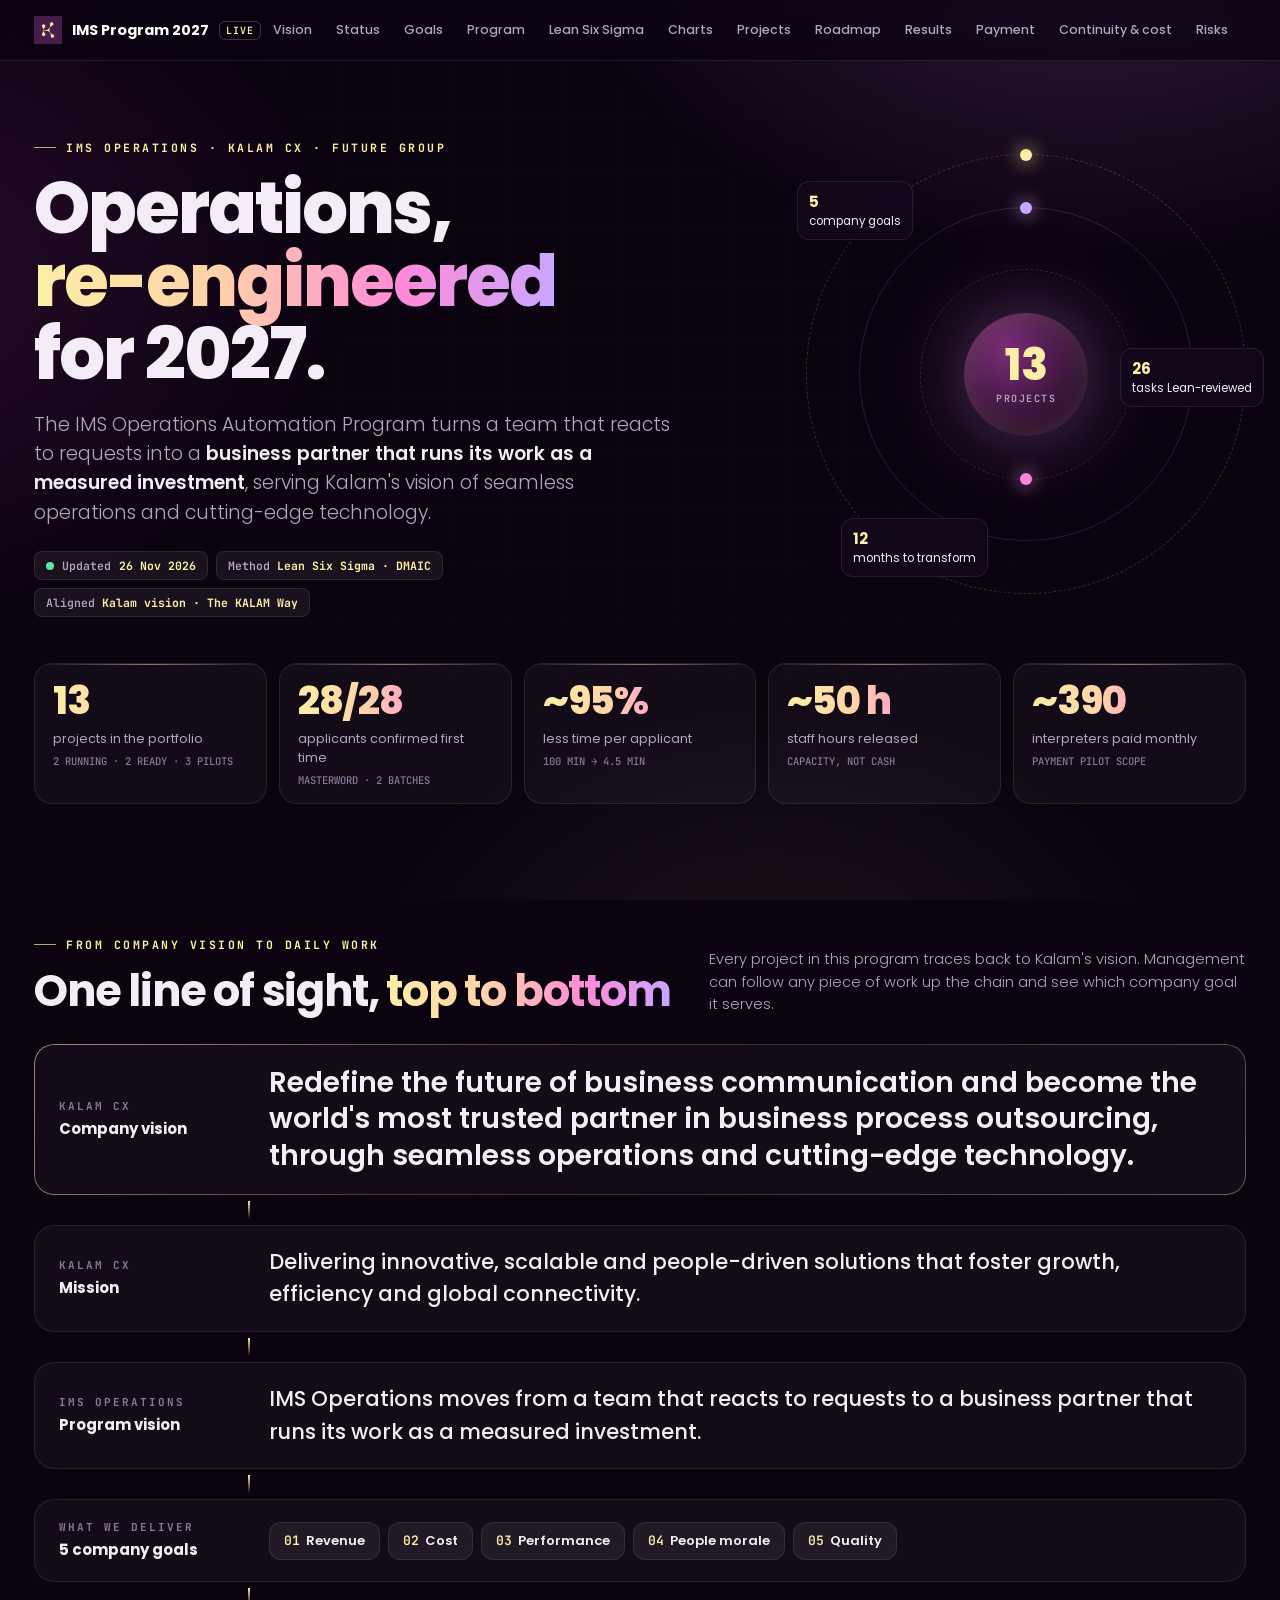
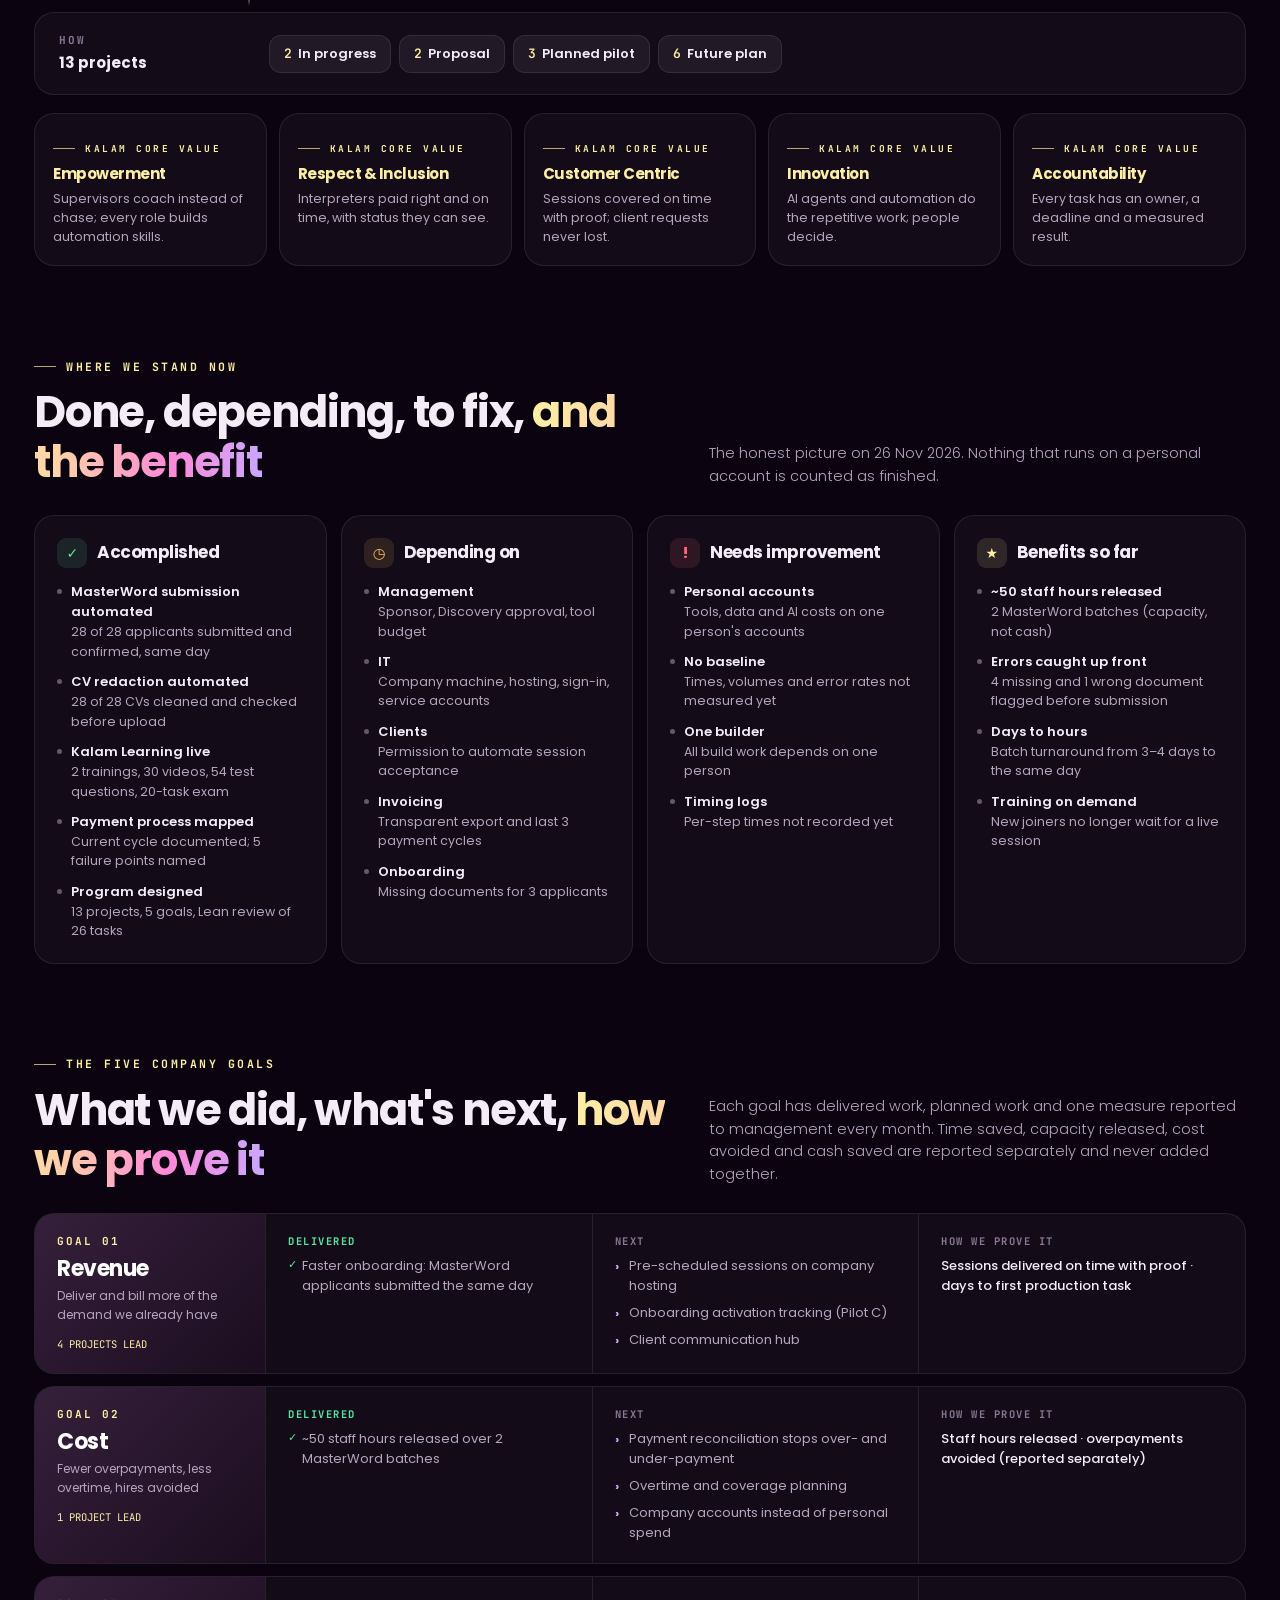
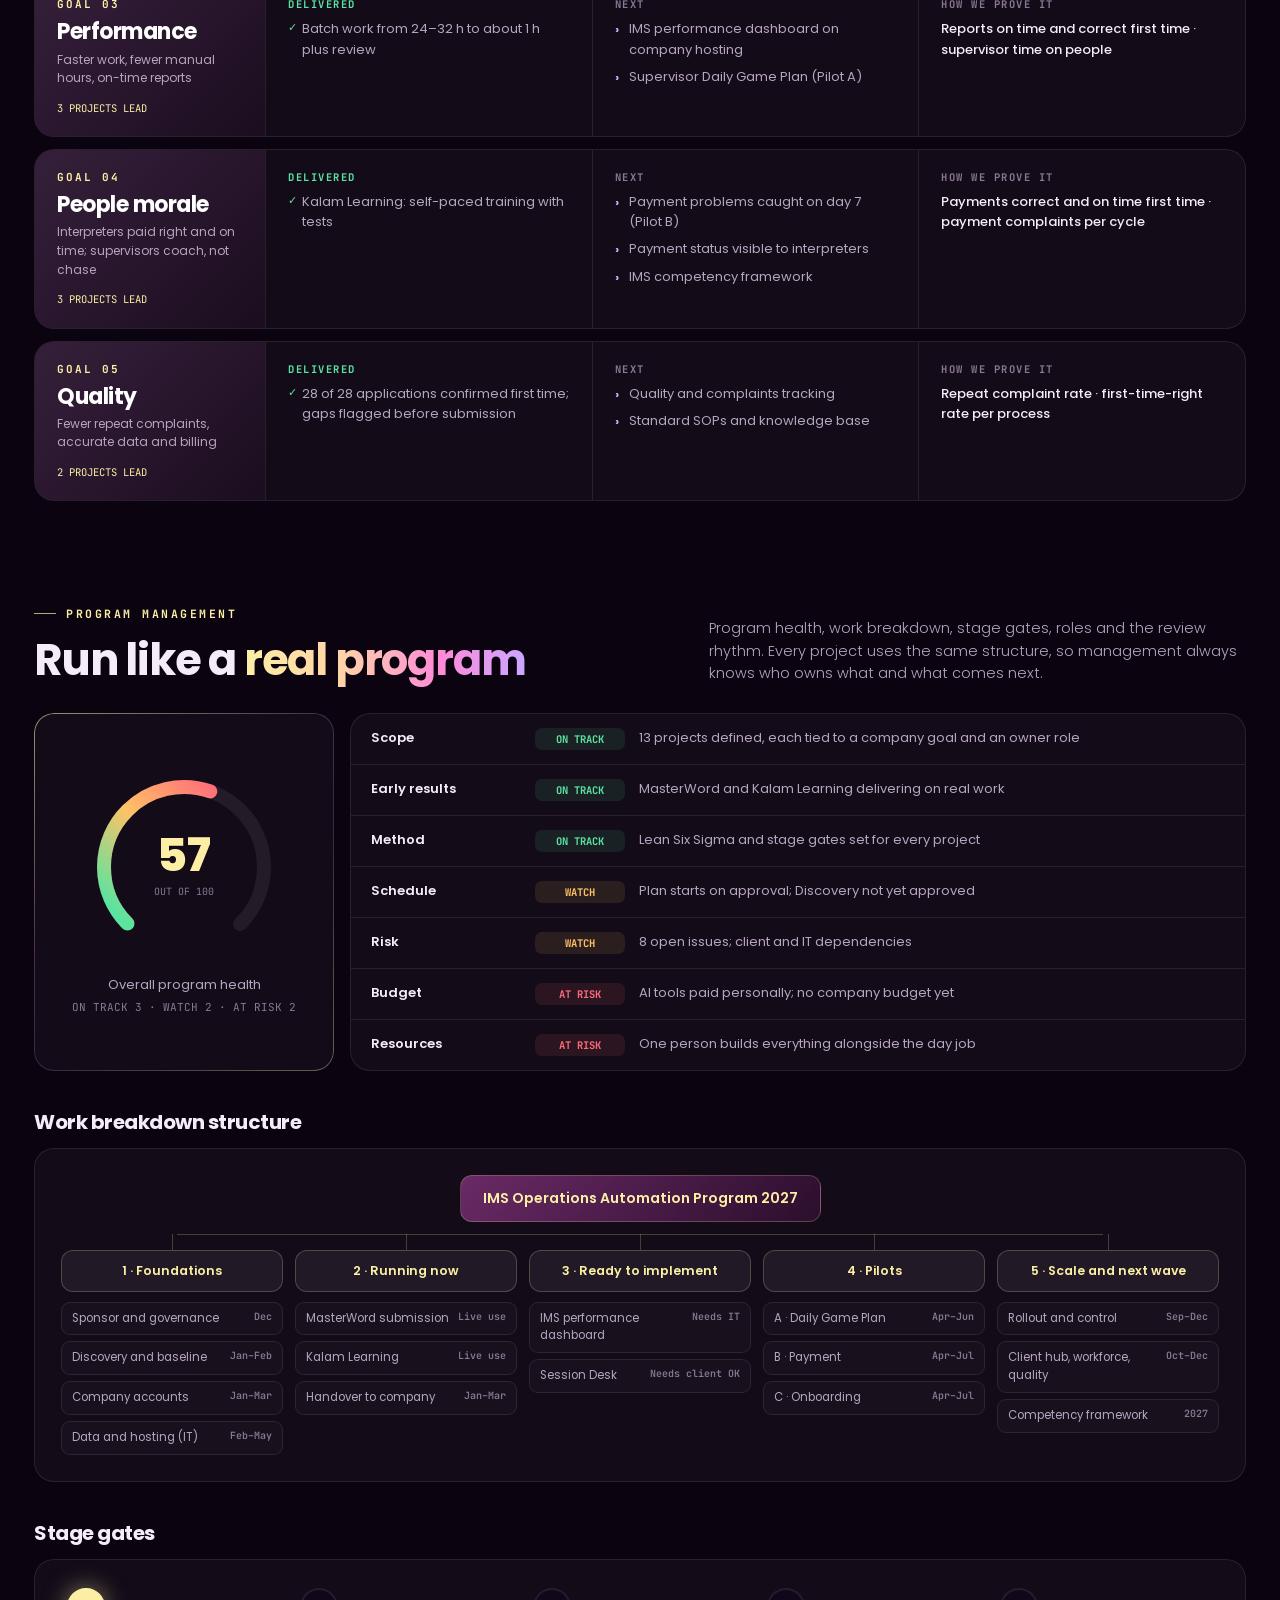
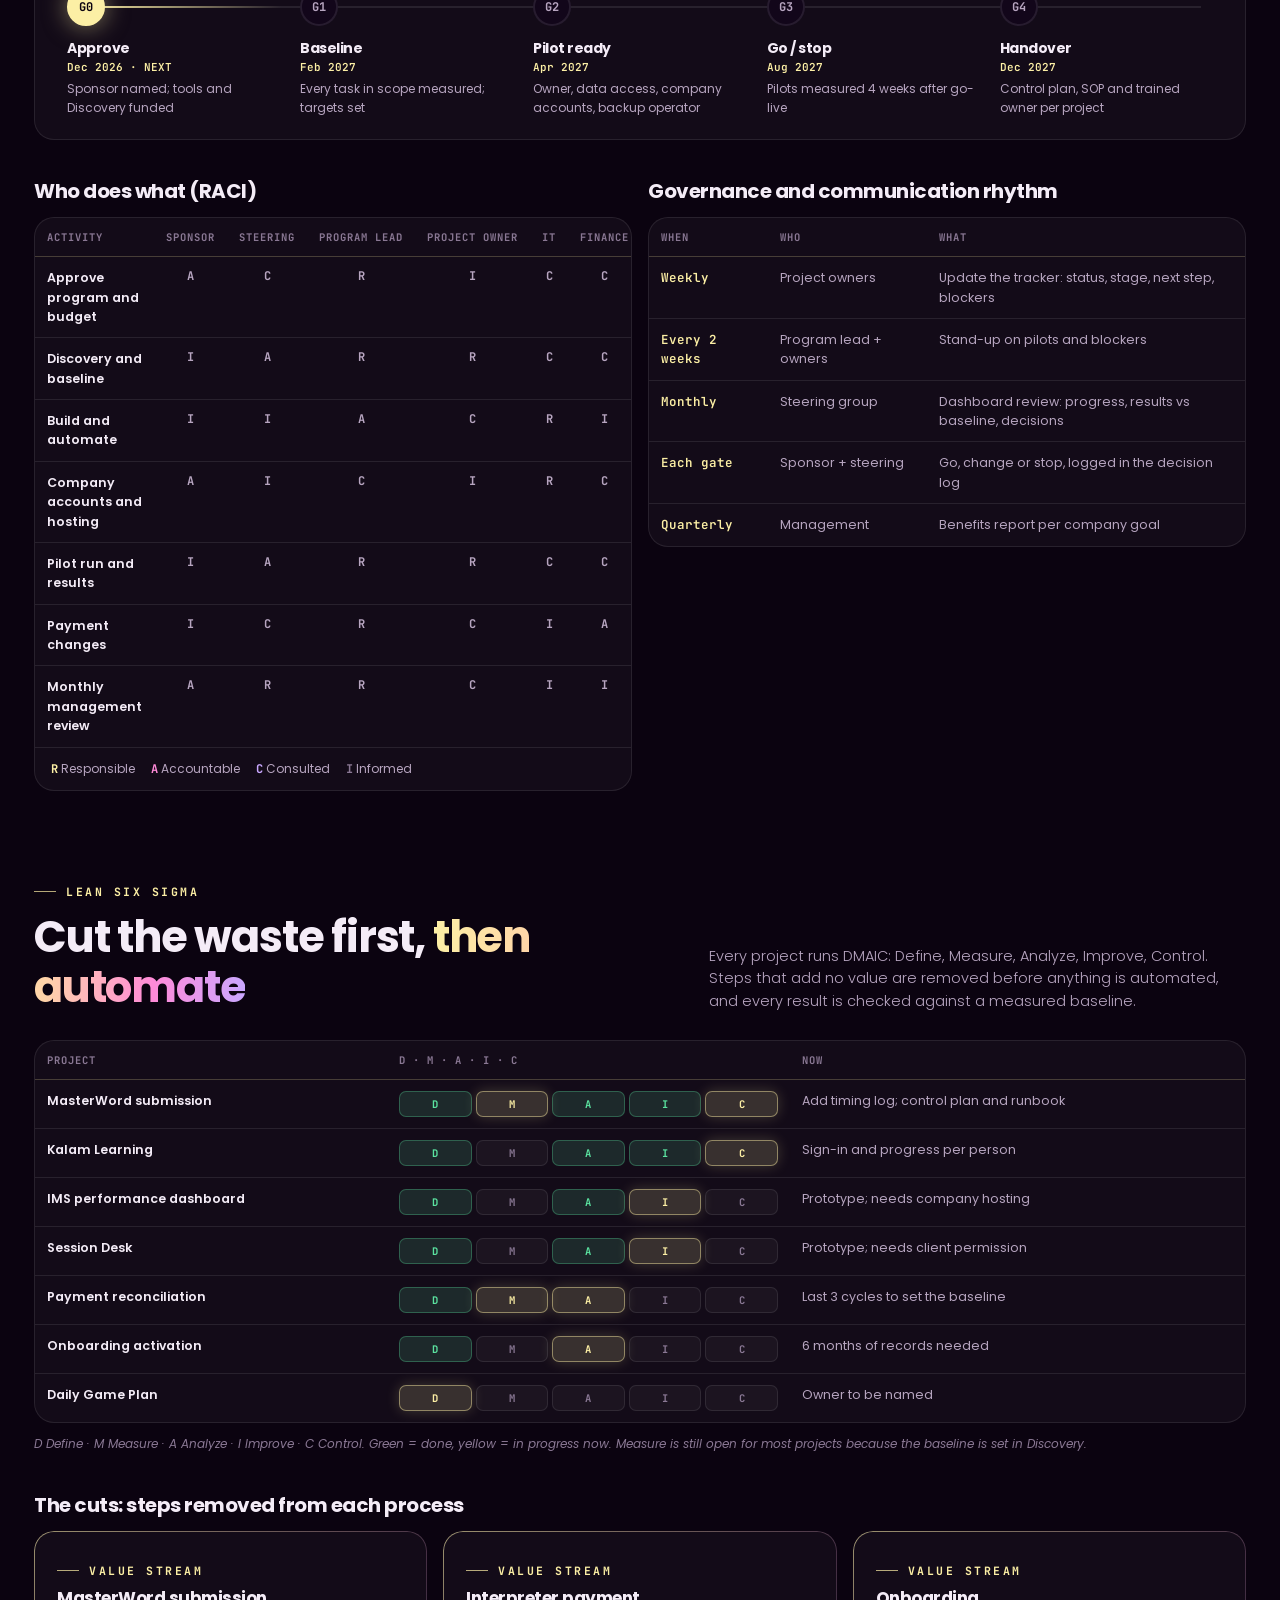
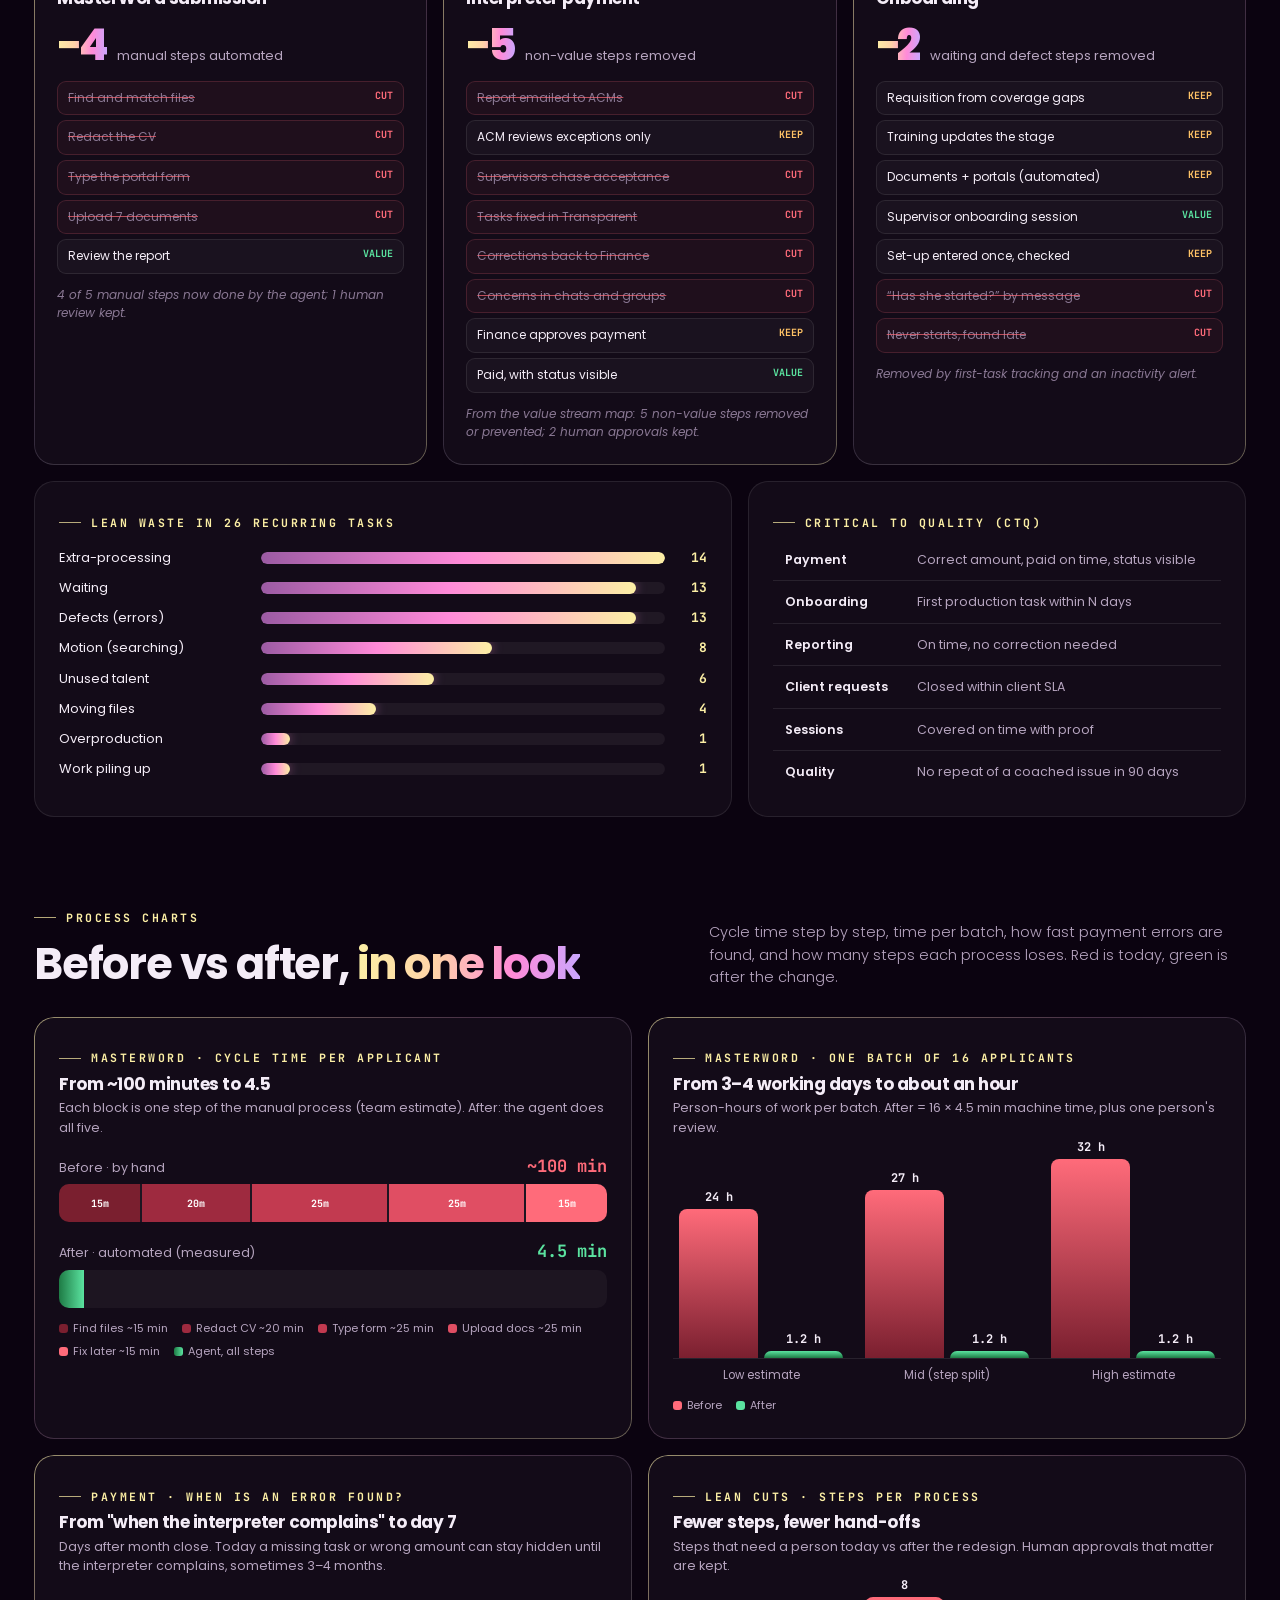
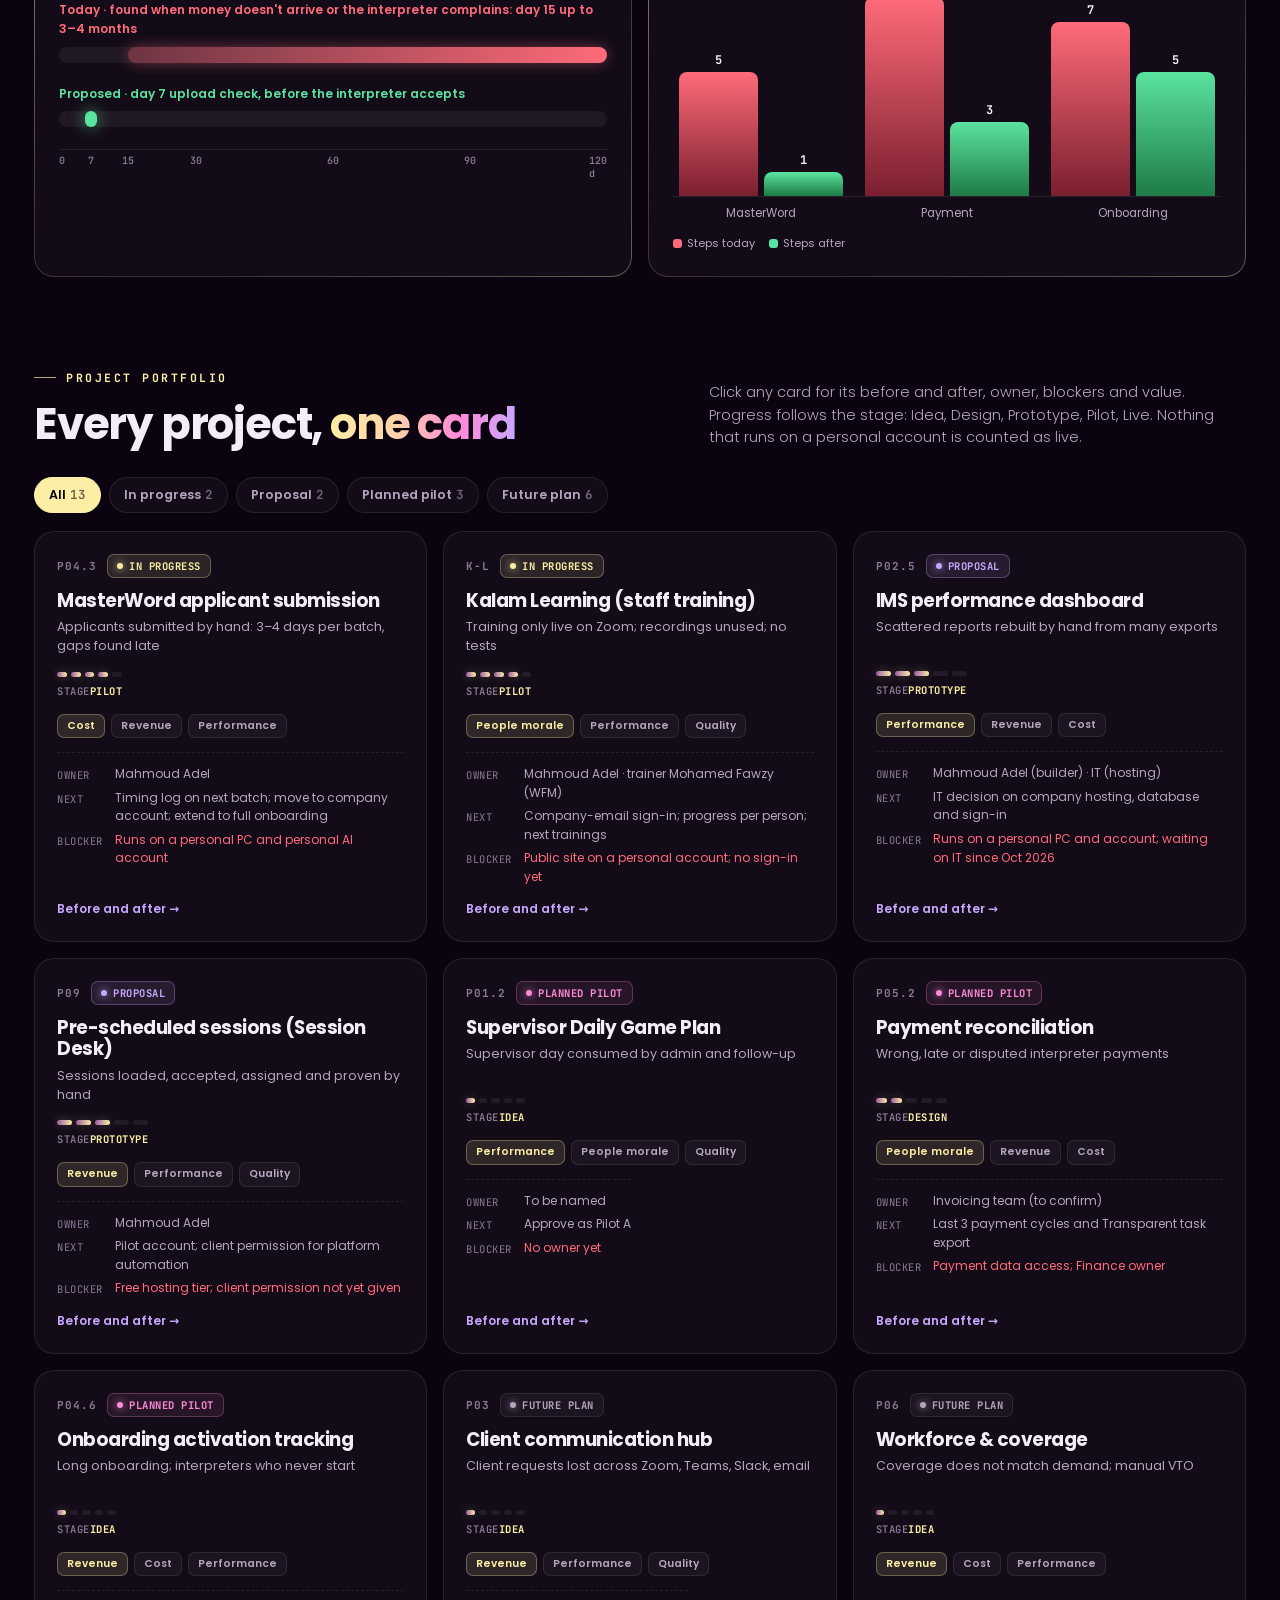
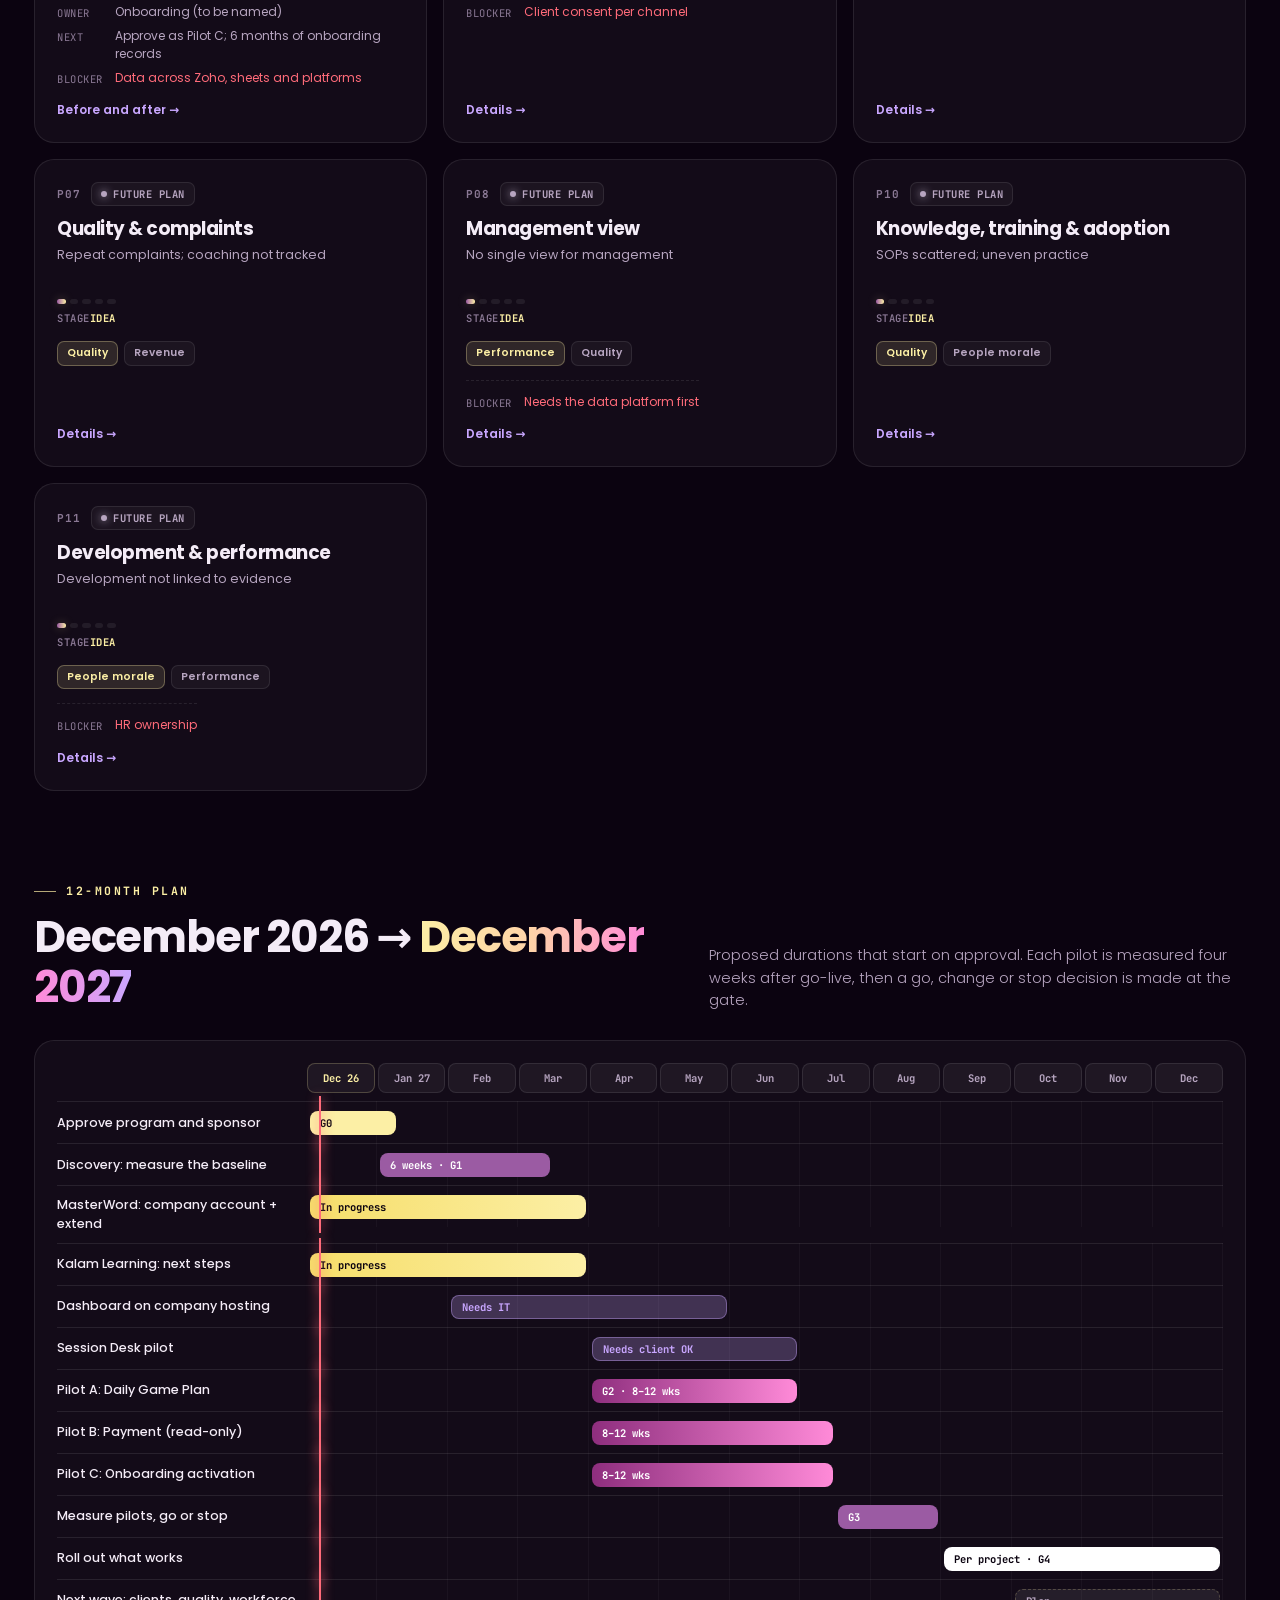
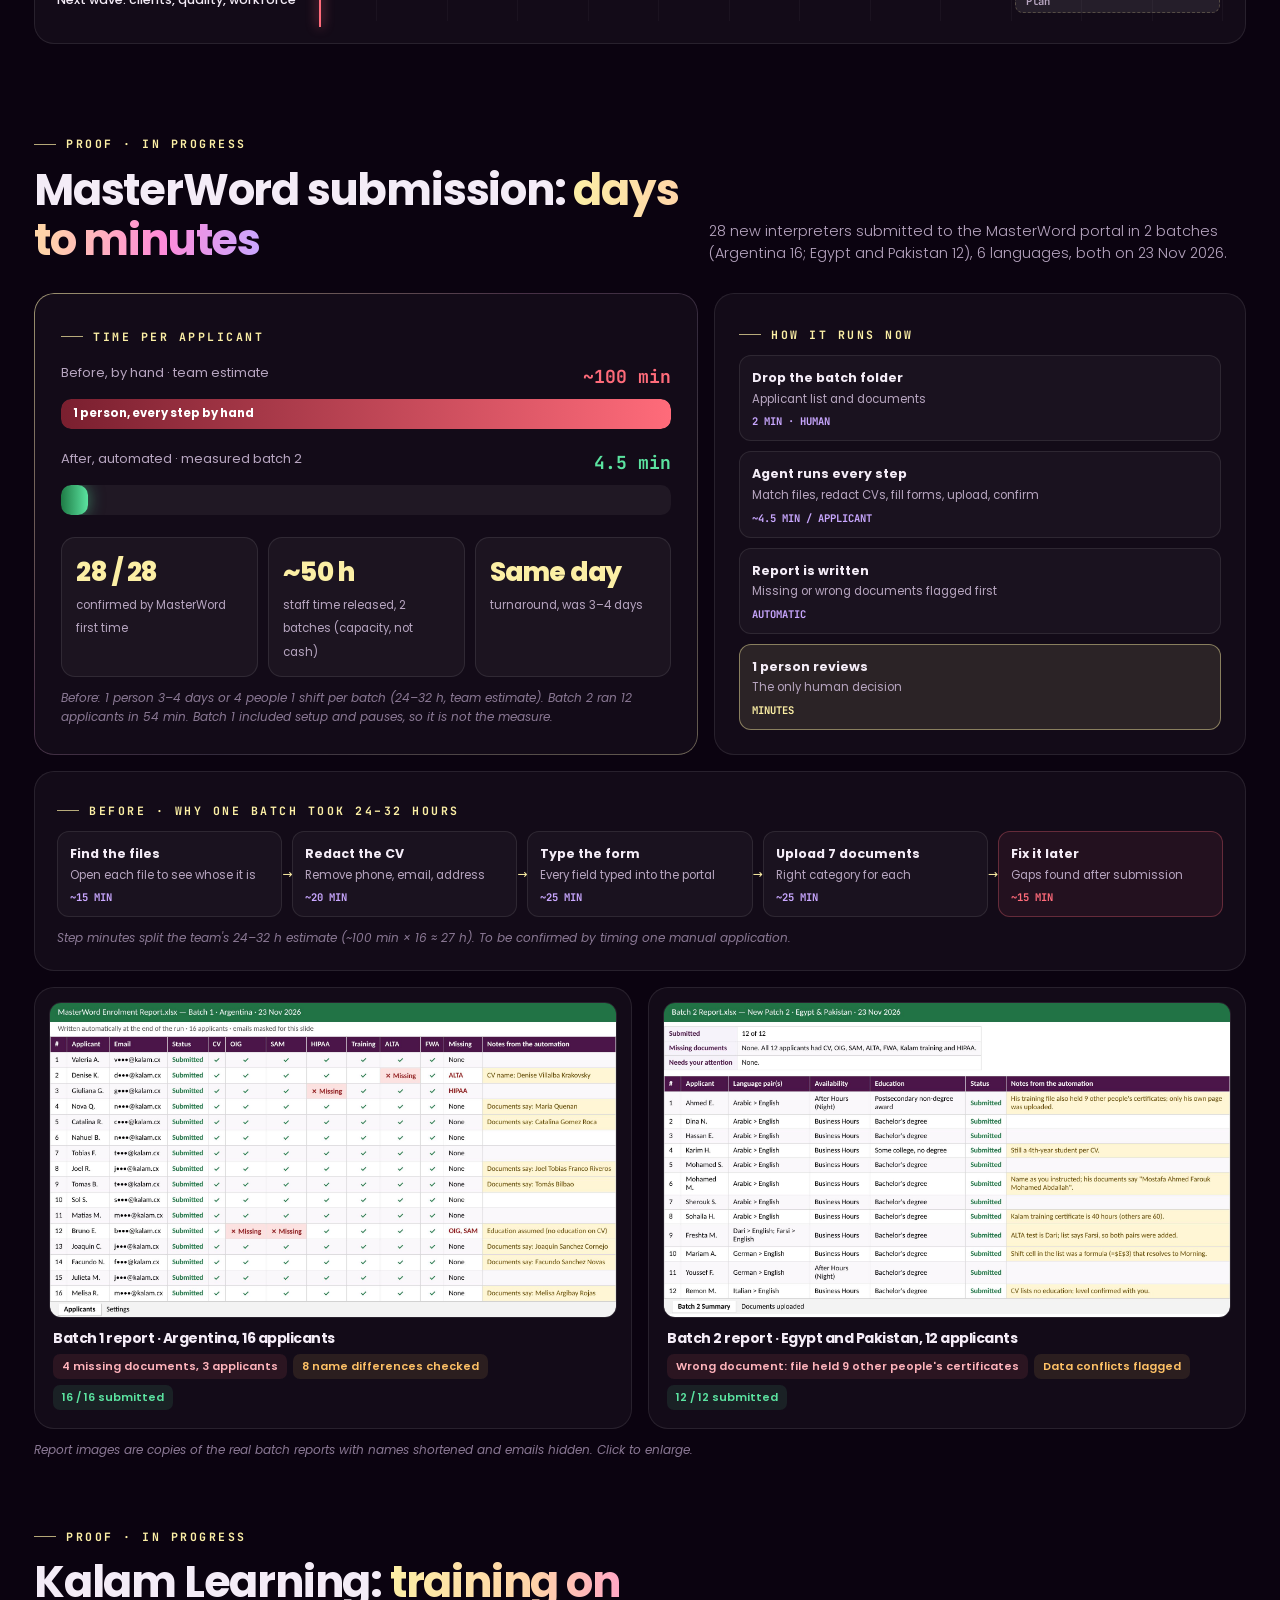
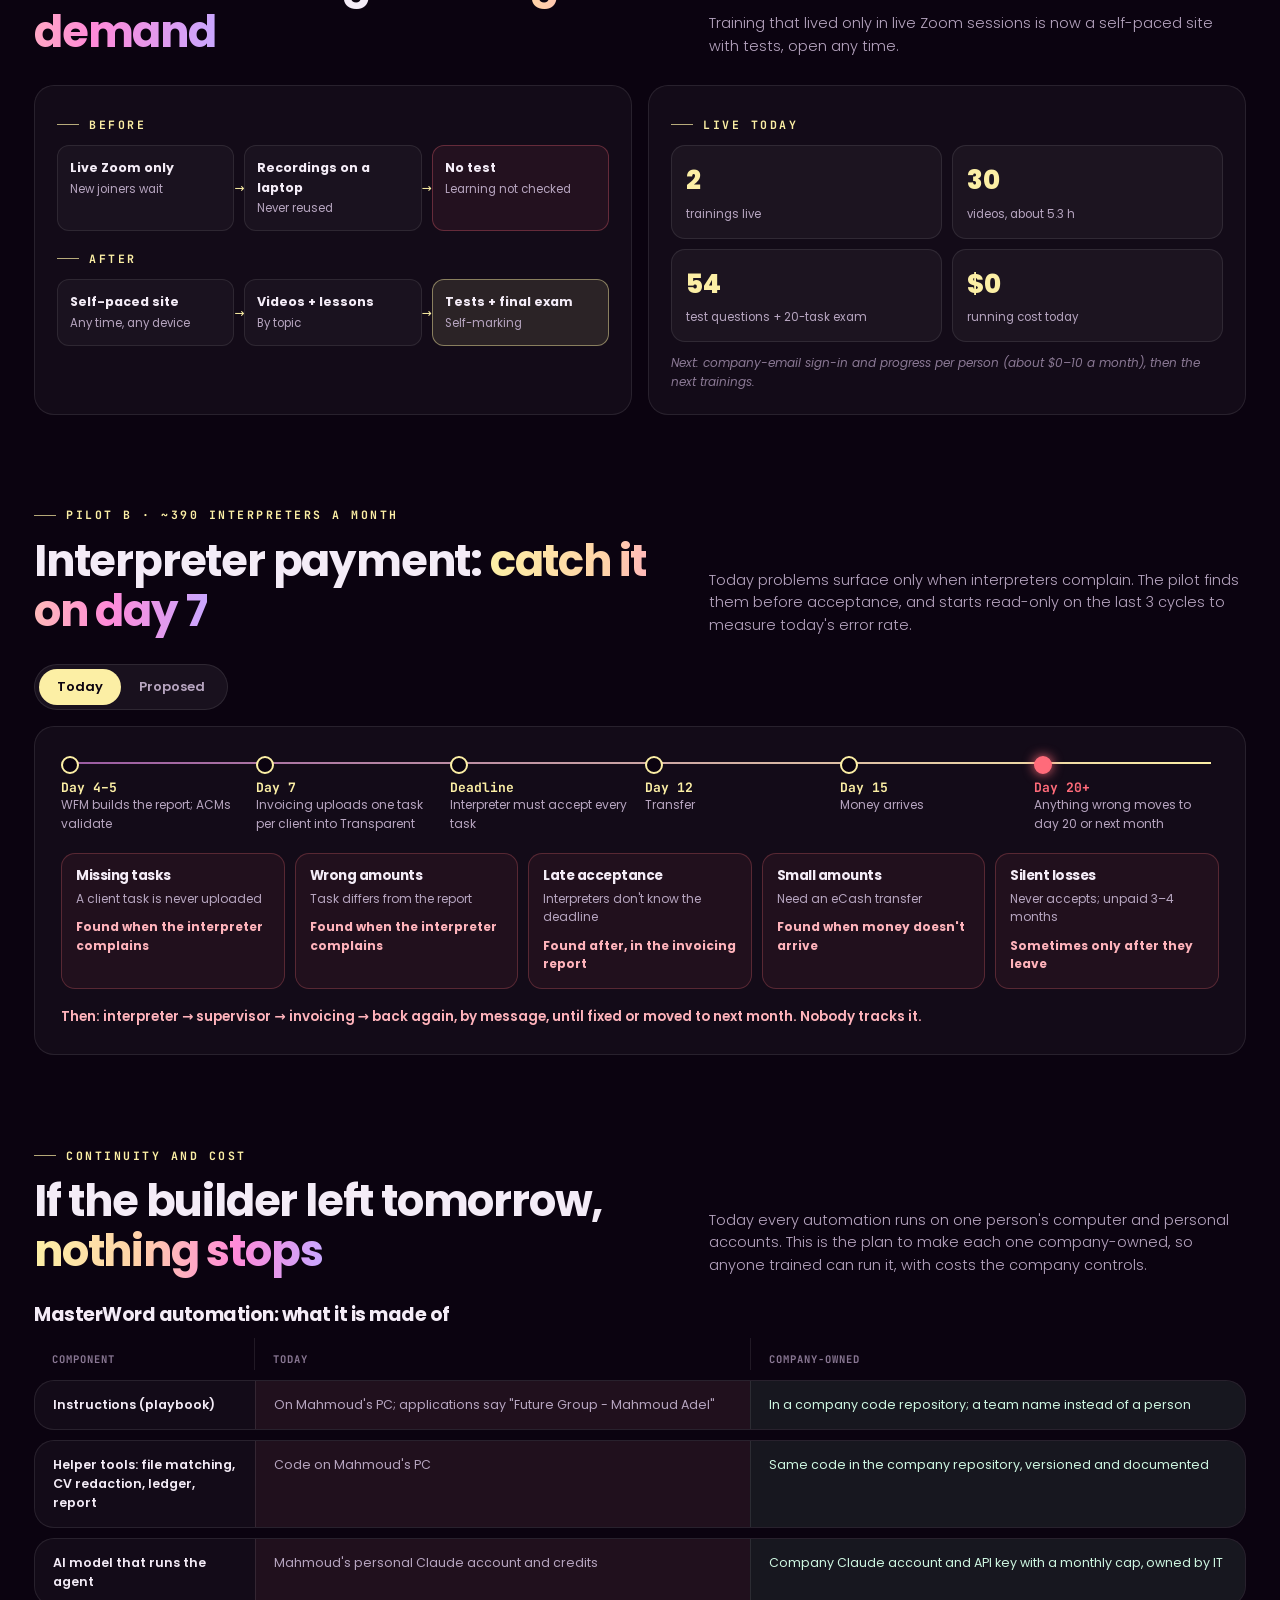
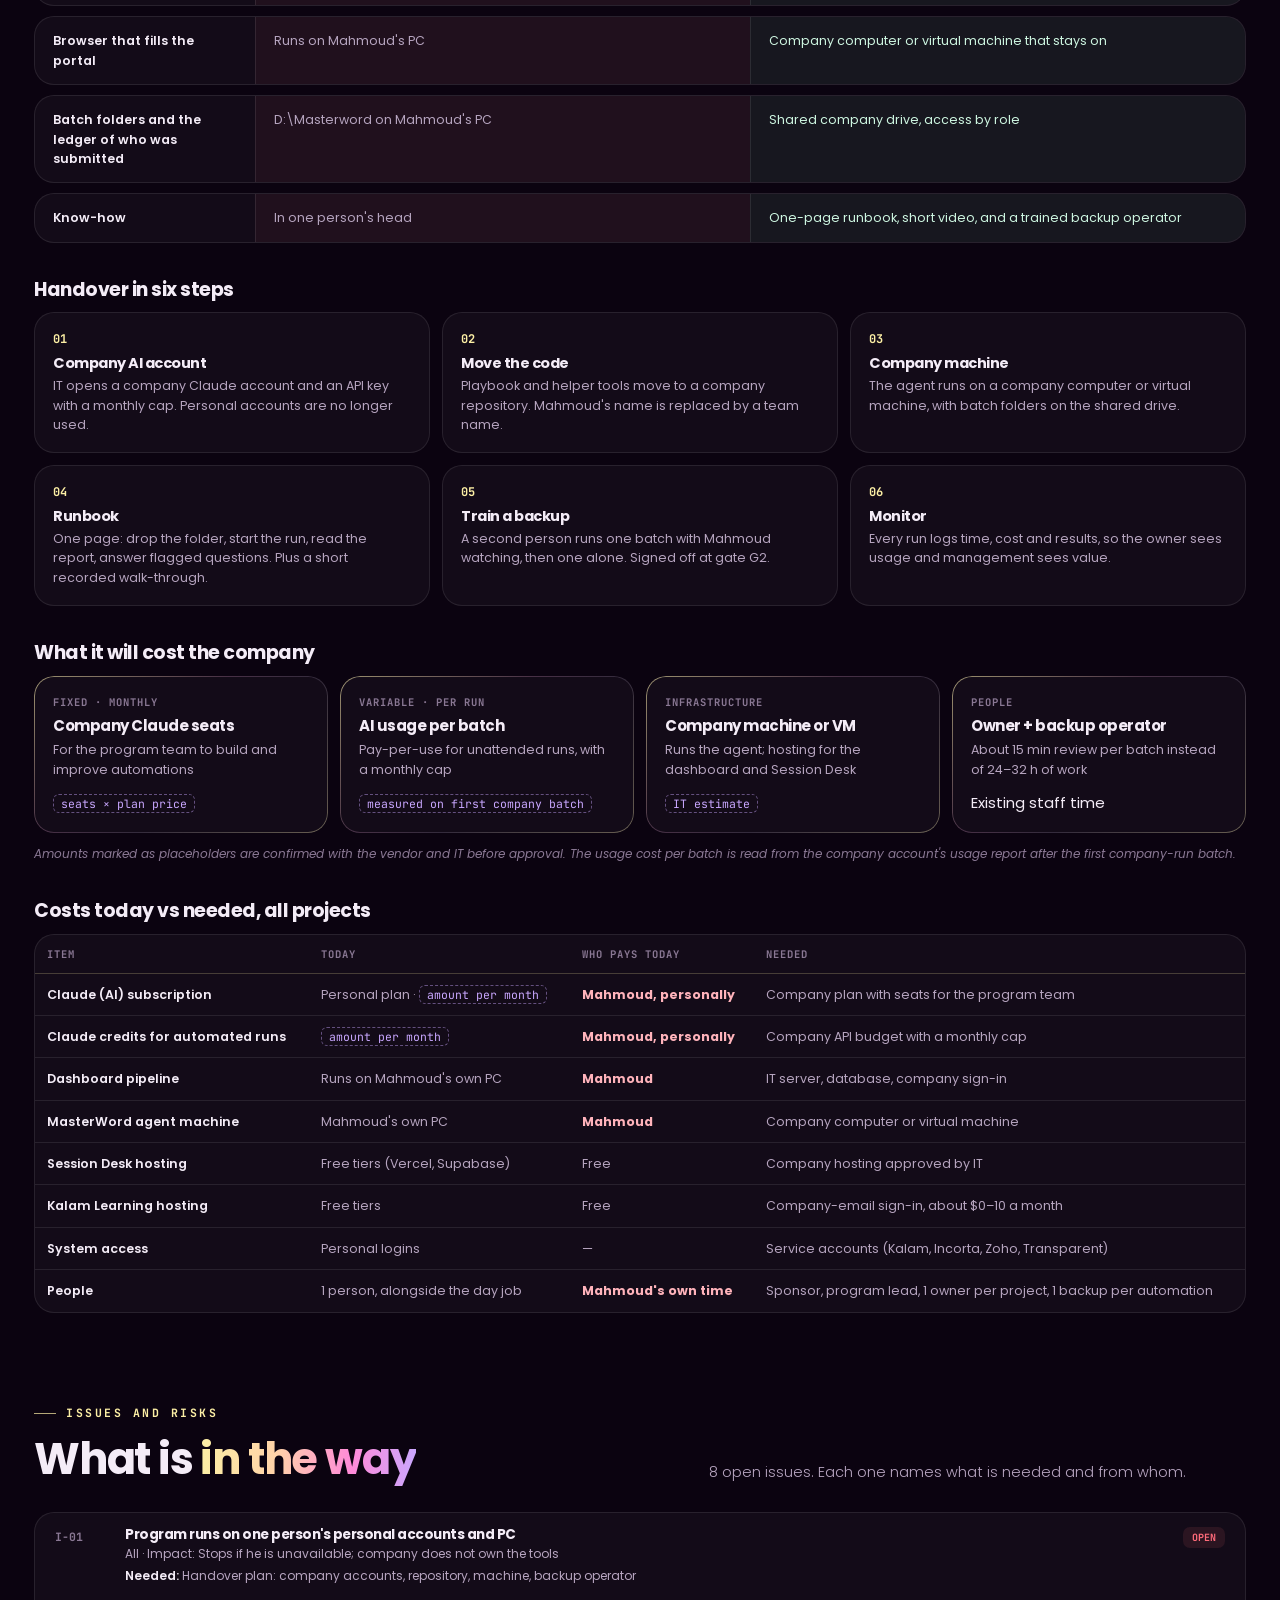
==== commit 8752d390: "IMS Program dashboard: vision cascade, PM toolkit, Lean Six Sigma, process charts, continuity and co" ====
--- a/ims-program/index.html
+++ b/ims-program/index.html
@@ -5,475 +5,641 @@
 <meta name="viewport" content="width=device-width, initial-scale=1">
 <title>IMS Program 2027</title>
 <meta name="robots" content="noindex, nofollow">
+<meta name="theme-color" content="#0B0310">
 <link rel="preconnect" href="https://fonts.googleapis.com">
 <link rel="preconnect" href="https://fonts.gstatic.com" crossorigin>
-<link href="https://fonts.googleapis.com/css2?family=Poppins:wght@400;500;600;700;800&display=swap" rel="stylesheet">
+<link href="https://fonts.googleapis.com/css2?family=Poppins:wght@300;400;500;600;700;800&family=JetBrains+Mono:wght@500;700&display=swap" rel="stylesheet">
 <style>
 :root{
-  --dark:#2B0E2C; --plum:#4B154A; --mid:#79417F; --lav:#E7DBFF; --yel:#FCEFA5; --yel2:#F6DE6A;
-  --light:#F7F3FA; --card:#FFFFFF; --border:#E2D7EA; --body:#1F1422; --soft:#5E5161;
-  --red:#B4302F; --redbg:#FBEBEB; --green:#1E7B45; --greenbg:#E3F4EA;
-  --shadow:0 1px 2px rgba(43,14,44,.06),0 8px 24px rgba(43,14,44,.07);
+  --bg:#0B0310; --bg2:#12061A; --panel:rgba(255,255,255,.035); --panel2:rgba(255,255,255,.06);
+  --line:rgba(255,255,255,.09); --line2:rgba(252,239,165,.22);
+  --text:#F4ECF7; --soft:#B7A5C0; --dim:#8A7894;
+  --yel:#FCEFA5; --gold:#F6DE6A; --plum:#4B154A; --mid:#9B5BA3; --lilac:#C9A7FF; --pink:#FF8AD8;
+  --green:#5BE3A0; --red:#FF6B7A; --amber:#FFC266;
+  --r:20px;
 }
 *{box-sizing:border-box;margin:0;padding:0}
-html{scroll-behavior:smooth;scroll-padding-top:76px}
-body{font-family:Poppins,system-ui,sans-serif;background:var(--light);color:var(--body);font-size:15px;line-height:1.5;-webkit-font-smoothing:antialiased}
+html{scroll-behavior:smooth;scroll-padding-top:74px;background:var(--bg)}
+body{font-family:Poppins,system-ui,sans-serif;background:var(--bg);color:var(--text);font-size:15px;line-height:1.55;-webkit-font-smoothing:antialiased;overflow-x:hidden}
+body:before{content:"";position:fixed;inset:0;pointer-events:none;z-index:0;
+  background:radial-gradient(900px 600px at 85% -10%,rgba(155,91,163,.28),transparent 60%),radial-gradient(800px 600px at -10% 30%,rgba(75,21,74,.45),transparent 60%),radial-gradient(700px 500px at 60% 110%,rgba(252,239,165,.07),transparent 60%)}
+body:after{content:"";position:fixed;inset:0;pointer-events:none;z-index:0;opacity:.35;
+  background-image:linear-gradient(rgba(255,255,255,.035) 1px,transparent 1px),linear-gradient(90deg,rgba(255,255,255,.035) 1px,transparent 1px);background-size:56px 56px;
+  -webkit-mask-image:radial-gradient(ellipse at 50% 0%,#000 30%,transparent 75%);mask-image:radial-gradient(ellipse at 50% 0%,#000 30%,transparent 75%)}
+main,header,footer,nav{position:relative;z-index:1}
 img{max-width:100%;display:block}
-.wrap{max-width:1240px;margin:0 auto;padding:0 24px}
-h1,h2,h3{letter-spacing:-.5px;line-height:1.15}
-.eyebrow{font-size:12px;font-weight:700;letter-spacing:2.5px;text-transform:uppercase;color:var(--mid)}
-
-/* nav */
-.nav{position:sticky;top:0;z-index:50;background:rgba(43,14,44,.92);backdrop-filter:blur(10px);-webkit-backdrop-filter:blur(10px);border-bottom:1px solid rgba(255,255,255,.08)}
-.nav .wrap{display:flex;align-items:center;gap:20px;height:60px}
-.brand{display:flex;align-items:center;gap:10px;color:#fff;font-weight:700;font-size:15px;text-decoration:none;white-space:nowrap}
-.brand img{width:30px;height:30px}
-.links{display:flex;gap:4px;margin-left:auto;overflow-x:auto;scrollbar-width:none}
+.wrap{max-width:1260px;margin:0 auto;padding:0 24px}
+h1,h2,h3,h4{letter-spacing:-.5px;line-height:1.15}
+.mono{font-family:"JetBrains Mono",ui-monospace,monospace}
+.eyebrow{font:700 11.5px/1 "JetBrains Mono",monospace;letter-spacing:2.5px;text-transform:uppercase;color:var(--yel);display:inline-flex;align-items:center;gap:10px}
+.eyebrow:before{content:"";width:22px;height:1px;background:var(--yel);opacity:.7}
+.grad{background:linear-gradient(92deg,var(--yel) 0%,#FFD3A8 35%,var(--pink) 70%,var(--lilac) 100%);-webkit-background-clip:text;background-clip:text;color:transparent}
+.muted{color:var(--soft)} .dim{color:var(--dim)}
+.nav{position:sticky;top:0;z-index:60;background:rgba(11,3,16,.72);backdrop-filter:blur(14px) saturate(140%);-webkit-backdrop-filter:blur(14px) saturate(140%);border-bottom:1px solid var(--line)}
+.nav .wrap{display:flex;align-items:center;gap:18px;height:60px}
+.brand{display:flex;align-items:center;gap:10px;color:#fff;font-weight:700;font-size:14.5px;text-decoration:none;white-space:nowrap}
+.brand img{width:28px;height:28px}
+.brand small{font:600 10px "JetBrains Mono",monospace;color:var(--yel);border:1px solid var(--line2);padding:2px 6px;border-radius:6px;letter-spacing:1px}
+.links{display:flex;gap:2px;margin-left:auto;overflow-x:auto;scrollbar-width:none}
 .links::-webkit-scrollbar{display:none}
-.links a{color:#E9DDEF;text-decoration:none;font-size:13px;font-weight:500;padding:7px 12px;border-radius:99px;white-space:nowrap;transition:.15s}
-.links a:hover,.links a.on{background:rgba(252,239,165,.14);color:var(--yel)}
-
-/* hero */
-.hero{background:radial-gradient(ellipse at 88% 0%,#6A2A66 0%,#2B0E2C 60%);color:#F7F2FA;padding:56px 0 64px;position:relative;overflow:hidden}
-.hero:after{content:"";position:absolute;right:-120px;top:-120px;width:420px;height:420px;border-radius:50%;border:1px solid rgba(252,239,165,.12)}
-.hero .eyebrow{color:var(--yel)}
-.hero h1{font-size:clamp(34px,5vw,56px);font-weight:800;letter-spacing:-1.5px;margin:12px 0 14px}
-.hero h1 span{color:var(--yel)}
-.hero p.lead{font-size:clamp(16px,1.6vw,19px);color:#DCCDE3;max-width:760px}
-.meta{display:flex;gap:10px;flex-wrap:wrap;margin-top:22px}
-.pill{display:inline-flex;align-items:center;gap:6px;font-size:12px;font-weight:600;padding:5px 12px;border-radius:99px;background:rgba(255,255,255,.08);color:#EBDDF0;border:1px solid rgba(255,255,255,.1)}
-.pill b{color:var(--yel)}
-.kpis{display:grid;grid-template-columns:repeat(4,1fr);gap:16px;margin-top:40px}
-.kpi{background:rgba(255,255,255,.06);border:1px solid rgba(255,255,255,.1);border-radius:20px;padding:22px 22px 20px}
-.kpi .v{font-size:clamp(32px,3.6vw,44px);font-weight:800;color:var(--yel);letter-spacing:-1px;line-height:1}
-.kpi .l{font-size:13.5px;color:#DCCDE3;margin-top:10px}
-.kpi .s{font-size:11.5px;color:#B9A5C2;margin-top:6px}
-
-/* sections */
-section{padding:64px 0 8px}
-.sh{display:flex;align-items:flex-end;justify-content:space-between;gap:20px;margin-bottom:24px;flex-wrap:wrap}
-.sh h2{font-size:clamp(26px,3vw,34px);font-weight:700;color:var(--plum);margin-top:6px}
-.sh p{color:var(--soft);max-width:560px;font-size:14px}
-.card{background:var(--card);border:1px solid var(--border);border-radius:20px;box-shadow:var(--shadow)}
-.grid{display:grid;gap:18px}
-.g2{grid-template-columns:1fr 1fr}.g3{grid-template-columns:repeat(3,1fr)}.g5{grid-template-columns:repeat(5,1fr)}
-.muted{color:var(--soft)}
-.note{font-size:12px;color:var(--soft);font-style:italic;margin-top:12px}
-
-/* status chips */
-.chip{display:inline-flex;align-items:center;gap:6px;font-size:11.5px;font-weight:700;padding:4px 10px;border-radius:99px;white-space:nowrap}
-.chip:before{content:"";width:7px;height:7px;border-radius:50%;background:currentColor}
-.st-prog{background:var(--yel);color:var(--plum)}
-.st-prop{background:var(--lav);color:var(--plum)}
-.st-pilot{background:#fff;color:var(--mid);border:1.5px solid #CDB6D8}
-.st-future{background:#EFEAF2;color:var(--soft)}
-
-/* pillars */
-.pillar{padding:20px;position:relative;overflow:hidden}
-.pillar .n{width:40px;height:40px;border-radius:50%;display:grid;place-items:center;font-weight:800;background:var(--plum);color:#fff;margin-bottom:14px}
-.pillar:nth-child(even) .n{background:var(--yel);color:var(--plum)}
-.pillar h3{font-size:17px;color:var(--plum)}
-.pillar p{font-size:13px;color:var(--soft);margin-top:6px;min-height:58px}
-.pillar .cnt{margin-top:12px;font-size:12px;font-weight:600;color:var(--mid)}
-.dots{display:flex;gap:4px;margin-top:6px;flex-wrap:wrap}
-.dots i{width:10px;height:10px;border-radius:3px;background:#EADFF0}
-.dots i.m{background:var(--plum)}.dots i.a{background:#C9AFD6}
-
-/* status board */
-.board{display:grid;grid-template-columns:1.1fr 2fr;gap:18px}
-.donut-card{padding:26px;display:flex;flex-direction:column;align-items:center;justify-content:center}
-.legend{display:grid;gap:10px;width:100%;margin-top:22px}
-.legend div{display:flex;align-items:center;gap:10px;font-size:13.5px}
-.legend b{margin-left:auto;font-size:15px;color:var(--plum)}
-.legend i{width:12px;height:12px;border-radius:4px}
-.pain{padding:18px 18px 16px;display:flex;flex-direction:column}
-.pain h3{font-size:15.5px;color:var(--plum)}
-.pain p{font-size:12.5px;color:var(--soft);margin:6px 0 12px;flex:1}
-.fix{font-size:12px;font-weight:600;background:var(--yel);color:var(--plum);border-radius:10px;padding:7px 10px}
-
-/* waste bars */
-.waste{padding:26px}
-.bar{display:grid;grid-template-columns:200px 1fr 34px;align-items:center;gap:12px;margin:9px 0;font-size:13.5px}
-.bar .t{height:22px;background:#F1EAF5;border-radius:8px;overflow:hidden}
-.bar .f{height:100%;border-radius:8px;background:linear-gradient(90deg,var(--mid),var(--plum));width:0;transition:width 1.1s cubic-bezier(.2,.8,.2,1)}
-.bar b{color:var(--plum);text-align:right}
-.darkbox{background:var(--dark);color:#F2E9F5;border-radius:20px;padding:26px}
-.darkbox .eyebrow{color:var(--yel)}
-.darkbox h4{font-size:17px;margin-top:16px}
-.darkbox p{font-size:13px;color:#CDBBD5}
-
-/* projects */
+.links a{color:var(--soft);text-decoration:none;font-size:12.5px;font-weight:500;padding:7px 11px;border-radius:99px;white-space:nowrap;transition:.2s}
+.links a:hover,.links a.on{color:var(--bg);background:var(--yel)}
+.hero{padding:70px 0 40px;position:relative}
+.hero-grid{display:grid;grid-template-columns:1.35fr 1fr;gap:40px;align-items:center}
+.hero h1{font-size:clamp(38px,5.6vw,72px);font-weight:800;letter-spacing:-2px;margin:18px 0 18px;line-height:1.02}
+.hero .lead{font-size:clamp(16px,1.5vw,19px);color:var(--soft);max-width:640px;font-weight:300}
+.hero .lead b{color:var(--text);font-weight:600}
+.chips{display:flex;gap:8px;flex-wrap:wrap;margin-top:24px}
+.chipx{font:600 11.5px "JetBrains Mono",monospace;padding:6px 11px;border-radius:8px;background:var(--panel2);border:1px solid var(--line);color:var(--soft)}
+.chipx b{color:var(--yel);font-weight:700}
+.live{display:inline-flex;align-items:center;gap:8px}
+.live:before{content:"";width:8px;height:8px;border-radius:50%;background:var(--green);box-shadow:0 0 0 0 rgba(91,227,160,.6);animation:pulse 2s infinite}
+@keyframes pulse{70%{box-shadow:0 0 0 10px rgba(91,227,160,0)}100%{box-shadow:0 0 0 0 rgba(91,227,160,0)}}
+.orbit{position:relative;aspect-ratio:1;max-width:440px;margin-left:auto;width:100%}
+.orbit .ring{position:absolute;inset:0;border-radius:50%;border:1px dashed rgba(252,239,165,.18)}
+.orbit .r2{inset:12%;border-style:solid;border-color:rgba(201,167,255,.16);animation:spin 60s linear infinite}
+.orbit .r3{inset:26%;border-color:rgba(255,138,216,.18);animation:spin 40s linear infinite reverse}
+.orbit .r1{animation:spin 90s linear infinite}
+@keyframes spin{to{transform:rotate(360deg)}}
+.orbit .dot{position:absolute;width:12px;height:12px;border-radius:50%;background:var(--yel);box-shadow:0 0 18px var(--yel);top:-6px;left:calc(50% - 6px)}
+.orbit .r2 .dot{background:var(--lilac);box-shadow:0 0 18px var(--lilac)}
+.orbit .r3 .dot{background:var(--pink);box-shadow:0 0 18px var(--pink);top:auto;bottom:-6px}
+.core{position:absolute;inset:36%;border-radius:50%;background:radial-gradient(circle at 35% 30%,#7A2D78,#2B0E2C 70%);box-shadow:0 0 80px rgba(155,91,163,.55),inset 0 0 30px rgba(252,239,165,.15);display:grid;place-items:center;text-align:center}
+.core b{font-size:clamp(30px,3.4vw,44px);font-weight:800;color:var(--yel);line-height:1}
+.core span{font:600 10px "JetBrains Mono",monospace;letter-spacing:1.5px;color:var(--soft);display:block;margin-top:6px}
+.sat{position:absolute;background:rgba(20,8,28,.85);border:1px solid var(--line);border-radius:12px;padding:8px 11px;font-size:11.5px;backdrop-filter:blur(6px);white-space:nowrap}
+.sat b{display:block;font-size:15px;color:var(--yel)}
+.kpis{display:grid;grid-template-columns:repeat(5,1fr);gap:12px;margin-top:46px}
+.kpi{position:relative;background:var(--panel);border:1px solid var(--line);border-radius:18px;padding:18px 18px 16px;overflow:hidden}
+.kpi:after{content:"";position:absolute;left:0;right:0;top:0;height:1px;background:linear-gradient(90deg,transparent,var(--yel),transparent);opacity:.5}
+.kpi .v{font-size:clamp(28px,3vw,40px);font-weight:800;letter-spacing:-1px;line-height:1}
+.kpi .l{font-size:12.5px;color:var(--soft);margin-top:8px}
+.kpi .s{font:500 10.5px "JetBrains Mono",monospace;color:var(--dim);margin-top:6px}
+section{padding:84px 0 0}
+.sh{display:grid;grid-template-columns:1.2fr 1fr;align-items:end;gap:30px;margin-bottom:28px}
+.sh h2{font-size:clamp(28px,3.4vw,44px);font-weight:700;margin-top:14px;letter-spacing:-1.2px}
+.sh p{color:var(--soft);font-size:14.5px;font-weight:300}
+.panel{background:var(--panel);border:1px solid var(--line);border-radius:var(--r)}
+.glow{position:relative}
+.glow:before{content:"";position:absolute;inset:-1px;border-radius:inherit;padding:1px;background:linear-gradient(140deg,rgba(252,239,165,.55),rgba(255,138,216,.15) 40%,rgba(201,167,255,.08) 60%,rgba(252,239,165,.3));-webkit-mask:linear-gradient(#000 0 0) content-box,linear-gradient(#000 0 0);-webkit-mask-composite:xor;mask-composite:exclude;pointer-events:none}
+.grid{display:grid;gap:16px}
+.g2{grid-template-columns:1fr 1fr}
+.grid>*,.health>*,.spot>*,.charts>*{min-width:0}
+.note{font-size:12px;color:var(--dim);margin-top:12px;font-style:italic}
+.tag{display:inline-flex;align-items:center;gap:6px;font:700 10.5px "JetBrains Mono",monospace;letter-spacing:.5px;padding:4px 9px;border-radius:7px;white-space:nowrap;text-transform:uppercase}
+.tag:before{content:"";width:6px;height:6px;border-radius:50%;background:currentColor;box-shadow:0 0 8px currentColor}
+.st-prog{color:var(--yel);background:rgba(252,239,165,.1);border:1px solid rgba(252,239,165,.3)}
+.st-prop{color:var(--lilac);background:rgba(201,167,255,.1);border:1px solid rgba(201,167,255,.3)}
+.st-pilot{color:var(--pink);background:rgba(255,138,216,.08);border:1px solid rgba(255,138,216,.28)}
+.st-future{color:var(--soft);background:rgba(255,255,255,.04);border:1px solid var(--line)}
+.green{color:var(--green)}.red{color:var(--red)}
+.cascade{display:grid;gap:12px}
+.tier{display:grid;grid-template-columns:190px 1fr;gap:20px;align-items:center;padding:20px 24px}
+.tier .k{font:700 11px "JetBrains Mono",monospace;letter-spacing:2px;color:var(--dim)}
+.tier .k b{display:block;font-family:Poppins;font-size:15px;letter-spacing:0;color:var(--text);margin-top:4px}
+.tier .t{font-size:clamp(16px,1.7vw,21px);font-weight:500}
+.tier.vis .t{font-size:clamp(19px,2.2vw,28px);font-weight:600;line-height:1.3}
+.tier .pillrow{display:flex;gap:8px;flex-wrap:wrap}
+.tier .pillrow span{font-size:13px;font-weight:600;padding:8px 14px;border-radius:12px;background:var(--panel2);border:1px solid var(--line)}
+.tier .pillrow span i{font-style:normal;color:var(--yel);margin-right:6px;font-family:"JetBrains Mono"}
+.connector{height:18px;width:2px;margin:-6px 0 -6px 214px;background:linear-gradient(var(--yel),transparent)}
+.values{display:grid;grid-template-columns:repeat(5,1fr);gap:12px;margin-top:18px}
+.val{padding:18px}
+.val h4{font-size:15px;color:var(--yel)}
+.val p{font-size:12.5px;color:var(--soft);margin-top:6px}
+.four{display:grid;grid-template-columns:repeat(4,1fr);gap:14px}
+.col{padding:22px}
+.col h3{font-size:17px;display:flex;align-items:center;gap:10px}
+.col h3 .ic{width:30px;height:30px;border-radius:9px;display:grid;place-items:center;font-size:14px;font-weight:800}
+.c1 .ic{background:rgba(91,227,160,.12);color:var(--green)}.c2 .ic{background:rgba(255,194,102,.12);color:var(--amber)}.c3 .ic{background:rgba(255,107,122,.12);color:var(--red)}.c4 .ic{background:rgba(252,239,165,.12);color:var(--yel)}
+.col ul{list-style:none;margin-top:14px;display:grid;gap:11px}
+.col li{font-size:12.5px;color:var(--soft);padding-left:14px;position:relative}
+.col li:before{content:"";position:absolute;left:0;top:7px;width:5px;height:5px;border-radius:50%;background:currentColor;opacity:.5}
+.col li b{color:var(--text);font-weight:600;display:block;font-size:13px}
+.goal{display:grid;grid-template-columns:230px 1fr 1fr 1fr;overflow:hidden;margin-bottom:12px}
+.goal>div{padding:20px 22px;border-left:1px solid var(--line);font-size:13px;color:var(--soft)}
+.goal>div:first-child{border-left:0;background:linear-gradient(135deg,rgba(155,91,163,.25),rgba(75,21,74,.15))}
+.goal .gn{font:700 11px "JetBrains Mono",monospace;letter-spacing:2px;color:var(--yel)}
+.goal h3{font-size:22px;margin:8px 0 6px;color:#fff}
+.goal .gl{font:700 10.5px "JetBrains Mono",monospace;letter-spacing:1.5px;text-transform:uppercase;margin-bottom:8px;color:var(--dim)}
+.goal ul{list-style:none;display:grid;gap:7px}
+.goal li{padding-left:14px;position:relative}
+.goal li:before{content:"›";position:absolute;left:0;color:var(--lilac);font-weight:700}
+.goal .done li:before{content:"✓";color:var(--green);font-size:11px}
+.goal .prove{color:var(--text);font-weight:500}
+.health{display:grid;grid-template-columns:300px 1fr;gap:16px}
+.gauge{padding:26px;display:flex;flex-direction:column;align-items:center;justify-content:center;text-align:center}
+.hrow{display:grid;grid-template-columns:150px 90px 1fr;gap:14px;align-items:center;padding:14px 20px;border-bottom:1px solid var(--line);font-size:13px}
+.hrow:last-child{border-bottom:0}
+.hrow b{font-weight:600}
+.rag{font:700 10.5px "JetBrains Mono",monospace;padding:4px 9px;border-radius:7px;text-align:center}
+.rag.G{color:var(--green);background:rgba(91,227,160,.1)}.rag.A{color:var(--amber);background:rgba(255,194,102,.1)}.rag.R{color:var(--red);background:rgba(255,107,122,.1)}
+.hrow span.w{color:var(--soft)}
+.wbs{padding:26px;overflow-x:auto}
+.wbs-root{display:flex;justify-content:center;min-width:960px}
+.node{background:var(--panel2);border:1px solid var(--line);border-radius:12px;padding:10px 14px;font-size:12.5px;font-weight:600;text-align:center}
+.node.root{background:linear-gradient(135deg,#6A2A66,#2B0E2C);border-color:var(--line2);font-size:14px;padding:12px 22px;color:var(--yel)}
+.wbs-l1{display:grid;grid-template-columns:repeat(5,1fr);gap:12px;margin-top:28px;position:relative;min-width:960px}
+.wbs-l1:before{content:"";position:absolute;top:-16px;left:10%;right:10%;height:1px;background:var(--line2)}
+.branch{position:relative}
+.branch:before{content:"";position:absolute;top:-16px;left:50%;width:1px;height:16px;background:var(--line2)}
+.branch>.node{color:var(--yel);border-color:var(--line2);margin-bottom:10px}
+.leaf{font-size:11.5px;color:var(--soft);background:rgba(255,255,255,.025);border:1px solid var(--line);border-radius:9px;padding:7px 10px;margin-top:6px;display:flex;justify-content:space-between;gap:6px}
+.leaf i{font-style:normal;font:600 10px "JetBrains Mono",monospace;color:var(--dim);white-space:nowrap}
+.gates{display:grid;grid-template-columns:repeat(5,1fr);position:relative;padding:28px 22px 22px}
+.gates:before{content:"";position:absolute;left:44px;right:44px;top:46px;height:2px;background:linear-gradient(90deg,var(--yel),var(--line) 18%)}
+.gate{position:relative;padding:0 10px}
+.gate .gd{width:38px;height:38px;border-radius:50%;display:grid;place-items:center;font:700 12px "JetBrains Mono",monospace;background:var(--bg2);border:2px solid var(--line);color:var(--soft);position:relative;z-index:1}
+.gate.now .gd{border-color:var(--yel);color:var(--bg);background:var(--yel);box-shadow:0 0 24px rgba(252,239,165,.5)}
+.gate h4{font-size:14px;margin-top:14px}
+.gate .when{font:600 11px "JetBrains Mono",monospace;color:var(--yel);margin-top:4px}
+.gate p{font-size:12px;color:var(--soft);margin-top:6px}
+.tbl{width:100%;border-collapse:collapse;font-size:12.5px}
+.tbl th{font:700 10.5px "JetBrains Mono",monospace;letter-spacing:1px;text-transform:uppercase;color:var(--dim);text-align:left;padding:12px;border-bottom:1px solid var(--line2);white-space:nowrap}
+.tbl td{padding:11px 12px;border-bottom:1px solid var(--line);color:var(--soft);vertical-align:top}
+.tbl td:first-child{color:var(--text);font-weight:600}
+.tbl tr:last-child td{border-bottom:0}
+.scroll{overflow-x:auto}
+.raci td.c{text-align:center;font:700 12px "JetBrains Mono",monospace}
+.R{color:var(--yel)}.Ac{color:var(--pink)}.Cc{color:var(--lilac)}.Ic{color:var(--dim)}
+.legend{display:flex;gap:16px;flex-wrap:wrap;font-size:12px;color:var(--soft);padding:12px 16px;border-top:1px solid var(--line)}
+.legend b{font-family:"JetBrains Mono"}
+.dm{display:grid;grid-template-columns:repeat(5,1fr);gap:4px;min-width:230px}
+.dm i{height:26px;border-radius:7px;display:grid;place-items:center;font:700 10.5px "JetBrains Mono",monospace;font-style:normal;background:rgba(255,255,255,.04);color:var(--dim);border:1px solid var(--line)}
+.dm i.d{background:rgba(91,227,160,.14);color:var(--green);border-color:rgba(91,227,160,.3)}
+.dm i.a{background:rgba(252,239,165,.16);color:var(--yel);border-color:rgba(252,239,165,.45);box-shadow:0 0 14px rgba(252,239,165,.2)}
+.cuts{display:grid;grid-template-columns:repeat(3,1fr);gap:16px}
+.cut{padding:22px}
+.cut h4{font-size:17px}
+.cut .big{display:flex;align-items:baseline;gap:10px;margin:14px 0 4px}
+.cut .big b{font-size:44px;font-weight:800;letter-spacing:-1.5px;line-height:1}
+.steps2{display:grid;gap:5px;margin-top:14px}
+.s2{display:grid;grid-template-columns:1fr auto;gap:8px;font-size:12px;padding:7px 10px;border-radius:9px;background:rgba(255,255,255,.03);border:1px solid var(--line)}
+.s2.cutx{color:var(--dim);background:rgba(255,107,122,.05);border-color:rgba(255,107,122,.18)}
+.s2.cutx span{text-decoration:line-through;text-decoration-color:rgba(255,107,122,.7)}
+.s2 em{font:700 10px "JetBrains Mono",monospace;font-style:normal}
+.s2.cutx em{color:var(--red)}
+.s2 em.k-va{color:var(--green)}.s2 em.k-bva{color:var(--amber)}
+.bar{display:grid;grid-template-columns:190px 1fr 30px;align-items:center;gap:12px;margin:10px 0;font-size:13px}
+.bar .t{height:12px;background:rgba(255,255,255,.05);border-radius:99px;overflow:hidden}
+.bar .f{height:100%;border-radius:99px;background:linear-gradient(90deg,var(--mid),var(--pink),var(--yel));width:0;transition:width 1.3s cubic-bezier(.2,.8,.2,1);box-shadow:0 0 12px rgba(255,138,216,.4)}
+.bar b{text-align:right;font-family:"JetBrains Mono";color:var(--yel)}
 .filters{display:flex;gap:8px;flex-wrap:wrap;margin-bottom:18px}
-.filters button{font:600 13px Poppins,sans-serif;border:1px solid var(--border);background:#fff;color:var(--plum);padding:8px 14px;border-radius:99px;cursor:pointer;transition:.15s}
-.filters button.on{background:var(--plum);color:#fff;border-color:var(--plum)}
-.filters button span{opacity:.6;margin-left:4px}
-.pgrid{display:grid;grid-template-columns:repeat(auto-fill,minmax(340px,1fr));gap:18px}
-.proj{padding:22px;display:flex;flex-direction:column;cursor:pointer;transition:transform .15s,box-shadow .15s;text-align:left;font:inherit;color:inherit}
-.proj:hover{transform:translateY(-2px);box-shadow:0 2px 4px rgba(43,14,44,.06),0 14px 34px rgba(43,14,44,.12)}
+.filters button{font:600 12.5px Poppins,sans-serif;border:1px solid var(--line);background:var(--panel);color:var(--soft);padding:8px 14px;border-radius:99px;cursor:pointer;transition:.2s}
+.filters button.on{background:var(--yel);color:var(--bg);border-color:var(--yel)}
+.filters button span{opacity:.6;margin-left:4px;font-family:"JetBrains Mono"}
+.pgrid{display:grid;grid-template-columns:repeat(auto-fill,minmax(350px,1fr));gap:16px}
+.proj{padding:22px;display:flex;flex-direction:column;cursor:pointer;transition:transform .25s,border-color .25s,background .25s;text-align:left;font:inherit;color:inherit;width:100%}
+.proj:hover{transform:translateY(-3px);border-color:var(--line2);background:var(--panel2)}
 .proj .top{display:flex;justify-content:space-between;align-items:center;gap:10px}
-.proj .id{font-size:11.5px;font-weight:700;color:var(--mid);letter-spacing:1px}
-.proj h3{font-size:18px;color:var(--plum);margin:10px 0 6px}
-.proj .pain-l{font-size:13px;color:var(--soft);min-height:40px}
-.stage{margin:16px 0 6px}
+.proj .id{font:700 11px "JetBrains Mono",monospace;color:var(--dim);letter-spacing:1px}
+.proj h3{font-size:18.5px;margin:12px 0 6px}
+.proj .pain-l{font-size:12.5px;color:var(--soft);min-height:38px}
+.stage{margin:16px 0 4px}
 .steps{display:flex;gap:4px}
-.steps i{flex:1;height:7px;border-radius:99px;background:#EDE4F2}
-.steps i.on{background:var(--plum)}
-.st-prog-c .steps i.on{background:linear-gradient(90deg,var(--mid),var(--plum))}
-.stage .lbl{display:flex;justify-content:space-between;font-size:12px;margin-top:6px;color:var(--soft)}
-.stage .lbl b{color:var(--plum)}
-.kv{display:grid;grid-template-columns:auto 1fr;gap:4px 12px;font-size:12.5px;margin-top:12px;border-top:1px dashed var(--border);padding-top:12px}
-.kv dt{color:var(--soft)}
-.kv dd{color:var(--body);font-weight:500}
+.steps i{flex:1;height:5px;border-radius:99px;background:rgba(255,255,255,.07)}
+.steps i.on{background:linear-gradient(90deg,var(--mid),var(--yel));box-shadow:0 0 10px rgba(252,239,165,.25)}
+.stage .lbl{display:flex;justify-content:space-between;font:600 10.5px "JetBrains Mono",monospace;margin-top:7px;color:var(--dim);text-transform:uppercase;letter-spacing:.5px}
+.stage .lbl b{color:var(--yel)}
+.kv{display:grid;grid-template-columns:auto 1fr;gap:5px 12px;font-size:12px;margin-top:14px;border-top:1px dashed var(--line);padding-top:12px}
+.kv dt{color:var(--dim);font-family:"JetBrains Mono";font-size:10.5px;text-transform:uppercase;letter-spacing:.5px;padding-top:2px}
+.kv dd{color:var(--soft)}
 .kv dd.warn{color:var(--red)}
-.pillars-tag{display:flex;gap:6px;margin-top:12px;flex-wrap:wrap}
-.ptag{font-size:11px;font-weight:600;padding:3px 9px;border-radius:7px;background:#F3ECF7;color:var(--mid)}
-.ptag.main{background:var(--plum);color:#fff}
-.more{margin-top:auto;padding-top:14px;font-size:12.5px;font-weight:600;color:var(--mid)}
-
-/* modal */
-.modal{position:fixed;inset:0;background:rgba(27,8,28,.6);display:none;align-items:flex-start;justify-content:center;z-index:100;padding:40px 16px;overflow:auto}
+.ptags{display:flex;gap:6px;margin-top:12px;flex-wrap:wrap}
+.ptag{font-size:10.5px;font-weight:600;padding:3px 9px;border-radius:7px;background:rgba(255,255,255,.04);color:var(--soft);border:1px solid var(--line)}
+.ptag.main{background:rgba(252,239,165,.12);color:var(--yel);border-color:rgba(252,239,165,.3)}
+.more{margin-top:auto;padding-top:14px;font-size:12px;font-weight:600;color:var(--lilac)}
+.modal{position:fixed;inset:0;background:rgba(5,1,8,.78);backdrop-filter:blur(8px);display:none;align-items:flex-start;justify-content:center;z-index:100;padding:40px 16px;overflow:auto}
 .modal.open{display:flex}
-.sheet{background:#fff;border-radius:24px;max-width:880px;width:100%;overflow:hidden;box-shadow:0 30px 80px rgba(0,0,0,.35)}
-.sheet .hd{background:radial-gradient(ellipse at 90% 0%,#6A2A66 0%,#2B0E2C 65%);color:#fff;padding:28px 30px}
-.sheet .hd h3{font-size:26px;margin:10px 0 6px}
-.sheet .hd p{color:#D8C7DF;font-size:14px}
+.sheet{background:#150820;border:1px solid var(--line2);border-radius:24px;max-width:900px;width:100%;overflow:hidden;box-shadow:0 30px 100px rgba(0,0,0,.6),0 0 60px rgba(155,91,163,.25)}
+.sheet .hd{background:radial-gradient(ellipse at 90% 0%,#6A2A66 0%,#1A0A22 65%);padding:28px 30px;border-bottom:1px solid var(--line)}
+.sheet .hd h3{font-size:28px;margin:12px 0 6px}
+.sheet .hd p{color:var(--soft);font-size:14px}
 .sheet .bd{padding:26px 30px 30px}
-.x{float:right;background:rgba(255,255,255,.12);border:0;color:#fff;width:36px;height:36px;border-radius:50%;font-size:20px;cursor:pointer}
-table.ba{width:100%;border-collapse:separate;border-spacing:0;font-size:13.5px;margin-top:8px}
-table.ba th{text-align:left;font-size:11.5px;letter-spacing:1px;text-transform:uppercase;color:var(--mid);padding:10px 12px;border-bottom:2px solid var(--border)}
-table.ba td{padding:11px 12px;border-bottom:1px solid var(--border);vertical-align:top}
-table.ba td:first-child{font-weight:600;color:var(--plum);width:24%}
-table.ba td.b{color:#7A1F1F;background:#FDF4F4}
-table.ba td.a{color:var(--green);background:#F2FAF5;font-weight:500}
-.tbm{color:#A08AA8;font-style:italic;font-weight:400}
-
-/* roadmap */
-.gantt{padding:22px 22px 14px;overflow-x:auto}
-.gt{min-width:900px;display:grid;grid-template-columns:250px 1fr}
+.x{float:right;background:rgba(255,255,255,.08);border:1px solid var(--line);color:#fff;width:36px;height:36px;border-radius:50%;font-size:20px;cursor:pointer}
+td.b{color:#FFB3BB!important;background:rgba(255,107,122,.06)}
+td.a{color:#A8F5CC!important;background:rgba(91,227,160,.06)}
+.tbm{color:var(--dim);font-style:italic}
+.gantt{padding:22px;overflow-x:auto}
+.gt{min-width:940px;display:grid;grid-template-columns:250px 1fr}
 .months{display:grid;grid-template-columns:repeat(13,1fr);gap:3px;margin-bottom:8px}
-.months div{font-size:11.5px;font-weight:700;text-align:center;padding:6px 0;border-radius:8px;background:var(--plum);color:#fff}
-.months div.y26{background:#EFEAF2;color:var(--soft)}
-.grow{display:contents}
-.gname{font-size:13px;font-weight:600;color:var(--plum);padding:9px 10px 9px 0;display:flex;align-items:center;border-top:1px solid #F1EAF5}
-.glane{position:relative;border-top:1px solid #F1EAF5;height:42px;background:repeating-linear-gradient(90deg,transparent 0,transparent calc(100%/13 - 1px),#F3EDF6 calc(100%/13 - 1px),#F3EDF6 calc(100%/13))}
-.gbar{position:absolute;top:8px;height:26px;border-radius:9px;font-size:11px;font-weight:700;display:flex;align-items:center;padding:0 10px;white-space:nowrap;overflow:hidden}
-.gb-dec{background:var(--yel);color:var(--plum)}
-.gb-prog{background:var(--yel2);color:var(--plum)}
+.months div{font:700 10.5px "JetBrains Mono",monospace;text-align:center;padding:7px 0;border-radius:8px;background:rgba(255,255,255,.05);color:var(--soft);border:1px solid var(--line)}
+.months div.y26{color:var(--yel);border-color:var(--line2)}
+.gname{font-size:12.5px;font-weight:500;padding:9px 10px 9px 0;display:flex;align-items:center;border-top:1px solid var(--line)}
+.glane{position:relative;border-top:1px solid var(--line);height:42px;background:repeating-linear-gradient(90deg,transparent 0,transparent calc(100%/13 - 1px),rgba(255,255,255,.035) calc(100%/13 - 1px),rgba(255,255,255,.035) calc(100%/13))}
+.gbar{position:absolute;top:9px;height:24px;border-radius:8px;font:700 10.5px "JetBrains Mono",monospace;display:flex;align-items:center;padding:0 10px;white-space:nowrap;overflow:hidden;transform-origin:left;animation:grow 1.2s cubic-bezier(.2,.8,.2,1) both}
+@keyframes grow{from{transform:scaleX(0)}}
+.gb-dec{background:var(--yel);color:var(--bg)}
+.gb-prog{background:linear-gradient(90deg,var(--gold),var(--yel));color:var(--bg)}
 .gb-mid{background:var(--mid);color:#fff}
-.gb-prop{background:var(--lav);color:var(--plum)}
-.gb-pilot{background:var(--plum);color:#fff}
-.gb-dark{background:var(--dark);color:#fff}
-.gb-fut{background:#B58BC0;color:#fff}
-.today{position:absolute;top:-34px;bottom:0;width:2px;background:var(--red);z-index:2}
-.today:before{content:"Today";position:absolute;top:-2px;left:6px;font-size:10.5px;font-weight:700;color:var(--red)}
-
-/* results */
-.spot{display:grid;grid-template-columns:1.25fr 1fr;gap:18px}
+.gb-prop{background:rgba(201,167,255,.25);color:var(--lilac);border:1px solid rgba(201,167,255,.4)}
+.gb-pilot{background:linear-gradient(90deg,#8E2E7E,var(--pink));color:#fff}
+.gb-dark{background:#fff;color:var(--bg)}
+.gb-fut{background:rgba(255,255,255,.08);color:var(--soft);border:1px dashed var(--line2)}
+.today{position:absolute;top:-6px;bottom:-6px;width:2px;background:var(--red);box-shadow:0 0 12px var(--red);z-index:2}
+.spot{display:grid;grid-template-columns:1.25fr 1fr;gap:16px}
 .vs{padding:26px}
-.vsrow{margin:18px 0}
-.vsrow .lab{display:flex;justify-content:space-between;font-size:13px;margin-bottom:6px}
-.vsrow .lab b{font-size:15px}
-.track{height:34px;border-radius:10px;background:#F4EEF7;overflow:hidden}
-.track .f{height:100%;border-radius:10px;width:0;transition:width 1.2s cubic-bezier(.2,.8,.2,1);display:flex;align-items:center;padding-left:12px;font-size:12px;font-weight:700;color:#fff;white-space:nowrap}
-.f.before{background:linear-gradient(90deg,#D46B6A,var(--red))}
-.f.after{background:linear-gradient(90deg,#3FA36B,var(--green))}
-.big3{display:grid;grid-template-columns:repeat(3,1fr);gap:12px;margin-top:22px}
-.big3 div{background:var(--light);border-radius:14px;padding:14px}
-.big3 b{display:block;font-size:26px;font-weight:800;color:var(--plum);letter-spacing:-.5px}
-.big3 span{font-size:12px;color:var(--soft)}
+.vsrow{margin:20px 0}
+.vsrow .lab{display:flex;justify-content:space-between;font-size:13px;margin-bottom:8px;color:var(--soft)}
+.vsrow .lab b{font-size:18px;font-family:"JetBrains Mono"}
+.track{height:30px;border-radius:10px;background:rgba(255,255,255,.05);overflow:hidden}
+.track .f{height:100%;border-radius:10px;width:0;transition:width 1.4s cubic-bezier(.2,.8,.2,1);display:flex;align-items:center;padding-left:12px;font-size:11.5px;font-weight:700;white-space:nowrap}
+.f.before{background:linear-gradient(90deg,#7A1F2F,var(--red));color:#fff}
+.f.after{background:linear-gradient(90deg,#1E7B45,var(--green));box-shadow:0 0 16px rgba(91,227,160,.5)}
+.big3{display:grid;grid-template-columns:repeat(3,1fr);gap:10px;margin-top:22px}
+.big3 div{background:rgba(255,255,255,.04);border:1px solid var(--line);border-radius:14px;padding:14px}
+.big3 b{display:block;font-size:26px;font-weight:800;color:var(--yel);letter-spacing:-.5px}
+.big3 span{font-size:11.5px;color:var(--soft)}
 .flow{display:flex;gap:10px;align-items:stretch;margin-top:14px}
-.flow .s{flex:1;background:#fff;border:1px solid var(--border);border-radius:14px;padding:12px;font-size:12px;position:relative}
-.flow .s b{display:block;font-size:13px;color:var(--plum);margin-bottom:3px}
-.flow .s em{display:block;font-style:normal;font-weight:700;margin-top:6px;color:var(--mid)}
-.flow .s.bad{background:var(--redbg);border-color:#EBC1C1}.flow .s.bad b,.flow .s.bad em{color:#7A1F1F}
-.flow .s.hi{background:var(--yel);border-color:var(--yel2)}
-.flow .s:not(:last-child):after{content:"›";position:absolute;right:-10px;top:50%;transform:translateY(-50%);color:var(--mid);font-weight:800;font-size:18px;z-index:1}
-.dflow .s:after{display:none}
-.dflow .s{background:rgba(255,255,255,.06);border-color:rgba(255,255,255,.12);color:#D8C7DF}
-.dflow .s b{color:#fff}.dflow .s em{color:var(--yel)}
-.dflow .s.hi{background:var(--yel);color:var(--plum)}.dflow .s.hi b,.dflow .s.hi em{color:var(--plum)}
-.shots{display:grid;grid-template-columns:1fr 1fr;gap:18px;margin-top:18px}
-.shot{padding:14px;overflow:hidden}
-.shot img{border-radius:12px;border:1px solid var(--border);cursor:zoom-in}
-.shot h4{font-size:14.5px;color:var(--plum);margin:12px 4px 4px}
+.flow .s{flex:1;background:rgba(255,255,255,.03);border:1px solid var(--line);border-radius:12px;padding:12px;font-size:11.5px;color:var(--soft);position:relative}
+.flow .s b{display:block;font-size:12.5px;color:var(--text);margin-bottom:3px}
+.flow .s em{display:block;font:700 10.5px "JetBrains Mono",monospace;font-style:normal;margin-top:6px;color:var(--lilac)}
+.flow .s.bad{background:rgba(255,107,122,.07);border-color:rgba(255,107,122,.3)}.flow .s.bad em{color:var(--red)}
+.flow .s.hi{background:rgba(252,239,165,.1);border-color:rgba(252,239,165,.45)}.flow .s.hi em{color:var(--yel)}
+.flow .s:not(:last-child):after{content:"→";position:absolute;right:-11px;top:50%;transform:translateY(-50%);color:var(--yel);font-size:12px;z-index:1}
+.vflow{flex-direction:column}.vflow .s:after{display:none}
+.shots{display:grid;grid-template-columns:1fr 1fr;gap:16px;margin-top:16px}
+.shot{padding:14px}
+.shot img{border-radius:12px;border:1px solid var(--line);cursor:zoom-in}
+.shot h4{font-size:14px;margin:12px 4px 4px}
 .flags{display:flex;gap:6px;flex-wrap:wrap;margin:8px 4px 4px}
-.flag{font-size:11.5px;font-weight:600;padding:4px 9px;border-radius:7px}
-.flag.r{background:var(--redbg);color:var(--red)}.flag.y{background:#FFF6D6;color:#7A5B00}.flag.g{background:var(--greenbg);color:var(--green)}
-
-/* payment */
-.tl{position:relative;display:grid;grid-template-columns:repeat(6,1fr);gap:10px;padding-top:26px;margin-top:8px}
-.tl:before{content:"";position:absolute;left:8px;right:8px;top:9px;height:3px;background:#DCC8E5;border-radius:3px}
-.tl div{position:relative;font-size:12.5px;color:var(--soft)}
-.tl div:before{content:"";position:absolute;top:-23px;left:0;width:16px;height:16px;border-radius:50%;background:var(--plum);border:3px solid #fff;box-shadow:0 0 0 1px #DCC8E5}
-.tl div.red:before{background:var(--red)}
-.tl b{display:block;color:var(--plum);font-size:14px}
+.flag{font-size:11px;font-weight:600;padding:4px 9px;border-radius:7px}
+.flag.r{background:rgba(255,107,122,.1);color:#FFB3BB}.flag.y{background:rgba(255,194,102,.1);color:var(--amber)}.flag.g{background:rgba(91,227,160,.1);color:var(--green)}
+.toggle{display:inline-flex;background:var(--panel2);border:1px solid var(--line);border-radius:99px;padding:4px;margin-bottom:16px}
+.toggle button{font:600 13px Poppins,sans-serif;border:0;background:transparent;color:var(--soft);padding:8px 18px;border-radius:99px;cursor:pointer}
+.toggle button.on{background:var(--yel);color:var(--bg)}
+.tl{position:relative;display:grid;grid-template-columns:repeat(6,1fr);gap:10px;padding-top:26px}
+.tl:before{content:"";position:absolute;left:8px;right:8px;top:9px;height:2px;background:linear-gradient(90deg,var(--mid),var(--yel))}
+.tl div{position:relative;font-size:12px;color:var(--soft)}
+.tl div:before{content:"";position:absolute;top:-23px;left:0;width:14px;height:14px;border-radius:50%;background:var(--bg);border:2px solid var(--yel)}
+.tl div.red:before{border-color:var(--red);background:var(--red);box-shadow:0 0 12px var(--red)}
+.tl b{display:block;font:700 13px "JetBrains Mono",monospace;color:var(--yel)}
 .tl div.red b{color:var(--red)}
-.pp{display:grid;grid-template-columns:repeat(5,1fr);gap:12px;margin-top:18px}
-.pp .c{border-radius:16px;padding:16px;font-size:12.5px}
-.pp .c h4{font-size:14px;margin-bottom:6px}
-.pp .bad{background:var(--redbg);border:1px solid #EBC1C1}.pp .bad h4{color:#7A1F1F}
-.pp .good{background:var(--greenbg);border:1px solid #A9D8BC}.pp .good h4{color:var(--green)}
+.pp{display:grid;grid-template-columns:repeat(5,1fr);gap:10px;margin-top:20px}
+.pp .c{border-radius:14px;padding:14px;font-size:12px;color:var(--soft)}
+.pp .c h4{font-size:13.5px;margin-bottom:6px;color:var(--text)}
+.pp .bad{background:rgba(255,107,122,.06);border:1px solid rgba(255,107,122,.25)}
+.pp .good{background:rgba(91,227,160,.06);border:1px solid rgba(91,227,160,.25)}
 .pp .found{display:block;margin-top:10px;font-weight:700}
-.pp .bad .found{color:var(--red)}.pp .good .found{color:var(--green)}
-.toggle{display:inline-flex;background:#EFE6F4;border-radius:99px;padding:4px;margin-bottom:18px}
-.toggle button{font:600 13px Poppins,sans-serif;border:0;background:transparent;color:var(--plum);padding:8px 18px;border-radius:99px;cursor:pointer}
-.toggle button.on{background:var(--plum);color:#fff}
-
-/* costs */
-.costs{padding:8px 0}
-.crow{display:grid;grid-template-columns:1.4fr 1.3fr 1fr 1.6fr;gap:14px;padding:14px 22px;border-bottom:1px solid var(--border);font-size:13.5px;align-items:center}
-.crow.h{font-size:11.5px;letter-spacing:1px;text-transform:uppercase;color:var(--mid);font-weight:700;border-bottom:2px solid var(--border)}
-.crow:last-child{border-bottom:0}
-.crow .i{font-weight:600;color:var(--plum)}
-.personal{background:#FFF6D6;color:#7A1F1F;font-weight:700;padding:3px 9px;border-radius:7px;font-size:12px;display:inline-block}
-.ph{background:#F3ECF7;border:1px dashed #C9AFD6;color:var(--mid);padding:2px 8px;border-radius:7px;font-size:12px;font-weight:600}
-.issue{display:grid;grid-template-columns:62px 1fr auto;gap:14px;padding:14px 20px;border-bottom:1px solid var(--border);align-items:start}
+.pp .bad .found{color:#FFB3BB}.pp .good .found{color:var(--green)}
+.stack{display:grid;gap:10px}
+.layer{display:grid;grid-template-columns:220px 1fr 1fr;overflow:hidden}
+.layer>div{padding:14px 18px;font-size:12.5px;color:var(--soft);border-left:1px solid var(--line)}
+.layer>div:first-child{border-left:0;color:var(--text);font-weight:600}
+.layer .today2{background:rgba(255,107,122,.05)}
+.layer .future2{background:rgba(91,227,160,.05);color:#CFF7E2}
+.layer.h>div{font:700 10.5px "JetBrains Mono",monospace;letter-spacing:1px;text-transform:uppercase;color:var(--dim);background:transparent;padding-bottom:4px}
+.handover{display:grid;grid-template-columns:repeat(3,1fr);gap:12px}
+.ho{padding:18px}
+.ho .num{font:700 12px "JetBrains Mono",monospace;color:var(--yel);display:block;margin-bottom:8px}
+.ho h4{font-size:14.5px}
+.ho p{font-size:12.5px;color:var(--soft);margin-top:4px}
+.costgrid{display:grid;grid-template-columns:repeat(4,1fr);gap:12px}
+.cg{padding:18px}
+.cg .k{font:700 10.5px "JetBrains Mono",monospace;letter-spacing:1px;color:var(--dim);text-transform:uppercase}
+.cg h4{font-size:15px;margin:8px 0 6px}
+.cg p{font-size:12.5px;color:var(--soft)}
+.cg .amt{margin-top:12px}
+.ph{color:var(--lilac);border:1px dashed rgba(201,167,255,.45);padding:1px 7px;border-radius:6px;font-size:11.5px;font-family:"JetBrains Mono"}
+.personal{color:#FFB3BB!important;font-weight:700}
+.issue{display:grid;grid-template-columns:56px 1fr auto;gap:14px;padding:14px 20px;border-bottom:1px solid var(--line)}
 .issue:last-child{border-bottom:0}
-.issue .iid{font-weight:700;color:var(--mid);font-size:12.5px;padding-top:2px}
-.issue h4{font-size:14px;color:var(--plum)}
-.issue p{font-size:12.5px;color:var(--soft);margin-top:3px}
-.issue p b{color:var(--body);font-weight:600}
-.ist{font-size:11px;font-weight:700;padding:3px 9px;border-radius:99px;background:var(--redbg);color:var(--red)}
-.decisions{display:grid;grid-template-columns:repeat(5,1fr);gap:14px;margin-top:22px}
-.dec{background:rgba(255,255,255,.06);border:1px solid rgba(255,255,255,.12);border-radius:18px;padding:18px}
-.dec .n{width:38px;height:38px;border-radius:50%;background:var(--yel);color:var(--plum);display:grid;place-items:center;font-weight:800;margin-bottom:12px}
-.dec h4{font-size:15.5px;color:#fff}
-.dec p{font-size:12.5px;color:#CDBBD5;margin-top:5px}
-
-footer{padding:48px 0 60px;color:var(--soft);font-size:12.5px}
-footer .wrap{display:flex;justify-content:space-between;align-items:center;gap:20px;flex-wrap:wrap;border-top:1px solid var(--border);padding-top:24px}
-footer img{height:40px;width:auto}
-
-.lightbox{position:fixed;inset:0;background:rgba(15,4,16,.88);display:none;align-items:center;justify-content:center;z-index:120;padding:20px;cursor:zoom-out}
+.issue .iid{font:700 11.5px "JetBrains Mono",monospace;color:var(--dim);padding-top:2px}
+.issue h4{font-size:13.5px}
+.issue p{font-size:12px;color:var(--soft);margin-top:3px}
+.issue p b{color:var(--text);font-weight:600}
+.ist{font:700 10px "JetBrains Mono",monospace;padding:4px 9px;border-radius:7px;background:rgba(255,107,122,.1);color:var(--red);height:max-content}
+.decisions{display:grid;grid-template-columns:repeat(5,1fr);gap:12px;margin-top:24px}
+.dec{padding:20px}
+.dec .n{font:800 34px "JetBrains Mono",monospace;line-height:1}
+.dec h4{font-size:15.5px;margin-top:12px}
+.dec p{font-size:12.5px;color:var(--soft);margin-top:6px}
+.final{padding:44px;border-radius:28px;background:radial-gradient(ellipse at 85% 0%,rgba(155,91,163,.45),transparent 60%),radial-gradient(ellipse at 0% 100%,rgba(252,239,165,.1),transparent 50%),rgba(255,255,255,.03);border:1px solid var(--line2)}
+.final h2{font-size:clamp(30px,4vw,52px);font-weight:800;letter-spacing:-1.5px;margin-top:14px}
+footer{padding:60px 0;color:var(--dim);font-size:12px}
+footer .wrap{display:flex;justify-content:space-between;align-items:center;gap:20px;flex-wrap:wrap;border-top:1px solid var(--line);padding-top:26px}
+footer img{height:44px;width:auto;background:#fff;border-radius:10px;padding:6px 10px}
+.lightbox{position:fixed;inset:0;background:rgba(5,1,8,.92);display:none;align-items:center;justify-content:center;z-index:120;padding:20px;cursor:zoom-out}
 .lightbox.open{display:flex}
 .lightbox img{max-height:92vh;border-radius:12px}
-
-.reveal{opacity:0;transform:translateY(14px);transition:opacity .6s ease,transform .6s ease}
+.reveal{opacity:0;transform:translateY(18px);transition:opacity .8s ease,transform .8s cubic-bezier(.2,.8,.2,1)}
 .reveal.in{opacity:1;transform:none}
 
-
-/* stand-now 4 columns */
-.four{display:grid;grid-template-columns:repeat(4,1fr);gap:16px}
-.col{padding:22px;border-top:5px solid var(--plum)}
-.col.c1{border-top-color:var(--green)}.col.c2{border-top-color:var(--yel2)}.col.c3{border-top-color:var(--red)}.col.c4{border-top-color:var(--mid)}
-.col h3{font-size:18px;color:var(--plum);display:flex;align-items:center;gap:10px}
-.col h3 .ic{width:30px;height:30px;border-radius:10px;display:grid;place-items:center;font-size:15px}
-.c1 .ic{background:var(--greenbg);color:var(--green)}.c2 .ic{background:#FFF6D6;color:#7A5B00}.c3 .ic{background:var(--redbg);color:var(--red)}.c4 .ic{background:#F3ECF7;color:var(--mid)}
-.col ul{list-style:none;margin-top:14px;display:grid;gap:10px}
-.col li{font-size:13px;color:var(--soft);padding-left:14px;position:relative}
-.col li:before{content:"";position:absolute;left:0;top:8px;width:6px;height:6px;border-radius:50%;background:#C9AFD6}
-.col li b{color:var(--body);font-weight:600;display:block}
-/* goals */
-.goals{display:grid;gap:14px}
-.goal{display:grid;grid-template-columns:220px 1fr 1fr 1fr;gap:0;overflow:hidden}
-.goal>div{padding:18px 20px;border-left:1px solid var(--border);font-size:13px;color:var(--soft)}
-.goal>div:first-child{border-left:0;background:var(--plum);color:#fff}
-.goal:nth-child(even)>div:first-child{background:var(--dark)}
-.goal .gn{font-size:12px;font-weight:700;letter-spacing:2px;color:var(--yel)}
-.goal h3{font-size:20px;margin:6px 0 4px}
-.goal .gl{font-size:11px;font-weight:700;letter-spacing:1.5px;text-transform:uppercase;color:var(--mid);margin-bottom:6px}
-.goal ul{list-style:none;display:grid;gap:6px}
-.goal li{padding-left:12px;position:relative}
-.goal li:before{content:"";position:absolute;left:0;top:8px;width:5px;height:5px;border-radius:50%;background:var(--mid)}
-.goal .done li:before{background:var(--green)}
-.kway{display:grid;grid-template-columns:1.1fr 1.9fr;gap:18px;margin-top:18px}
-.comp{display:grid;grid-template-columns:1fr 1fr 1fr;gap:10px;margin-top:14px}
-.comp div{background:rgba(255,255,255,.06);border:1px solid rgba(255,255,255,.1);border-radius:12px;padding:10px 12px;font-size:12px;color:#E4D6EA}
-.comp div b{display:block;color:var(--yel);font-size:11px;letter-spacing:1px}
-@media (max-width:1020px){.four{grid-template-columns:1fr 1fr}.goal{grid-template-columns:1fr 1fr}.goal>div:first-child{grid-column:1/-1}.kway{grid-template-columns:1fr}}
-@media (max-width:640px){.four,.goal,.comp{grid-template-columns:1fr}.goal>div{border-left:0;border-top:1px solid var(--border)}}
-@media (max-width:1020px){
-  .kpis{grid-template-columns:1fr 1fr}
-  .g5,.decisions,.pp{grid-template-columns:1fr 1fr}
-  .board,.spot,.g2{grid-template-columns:1fr}
-  .g3{grid-template-columns:1fr 1fr}
+/* process charts */
+.charts{display:grid;grid-template-columns:1fr 1fr;gap:16px}
+.chart{padding:24px}
+.chart h4{font-size:17px;margin:10px 0 4px}
+.chart .sub{font-size:12.5px;color:var(--soft)}
+.sbar{margin-top:18px}
+.sbar .lab{display:flex;justify-content:space-between;align-items:baseline;font-size:12.5px;color:var(--soft);margin-bottom:7px}
+.sbar .lab b{font:700 17px "JetBrains Mono",monospace}
+.stk{display:flex;height:38px;border-radius:10px;overflow:hidden;background:rgba(255,255,255,.04);gap:2px}
+.stk span{display:flex;align-items:center;justify-content:center;font:700 10px "JetBrains Mono",monospace;color:#fff;white-space:nowrap;overflow:hidden;transform-origin:left;transform:scaleX(0);transition:transform 1.2s cubic-bezier(.2,.8,.2,1)}
+.in .stk span{transform:scaleX(1)}
+.seg1{background:#7A1F2F}.seg2{background:#9E2A3F}.seg3{background:#C23A50}.seg4{background:#E04E63}.seg5{background:#FF6B7A}
+.segA{background:linear-gradient(90deg,#1E7B45,var(--green));color:#062!important}
+.segH{background:var(--yel);color:var(--bg)!important}
+.keys{display:flex;flex-wrap:wrap;gap:6px 14px;margin-top:12px;font-size:11px;color:var(--soft)}
+.keys i{display:inline-block;width:9px;height:9px;border-radius:3px;margin-right:5px;vertical-align:-1px}
+.axis{position:relative;height:150px;margin-top:26px}
+.axis .ln{position:absolute;left:0;right:0;top:64px;height:2px;background:rgba(255,255,255,.12)}
+.axis .tk{position:absolute;top:70px;font:600 10px "JetBrains Mono",monospace;color:var(--dim);transform:translateX(-50%)}
+.axis .rng{position:absolute;height:14px;border-radius:7px;top:20px}
+.axis .rng.bad{background:linear-gradient(90deg,rgba(255,107,122,.35),var(--red));box-shadow:0 0 14px rgba(255,107,122,.4)}
+.axis .rng.good{background:var(--green);box-shadow:0 0 14px rgba(91,227,160,.5);top:96px;width:10px}
+.axis .lbl{position:absolute;font-size:11.5px;right:0;line-height:1.35}
+.axis{overflow:hidden}
+.cols{display:flex;align-items:flex-end;gap:22px;height:200px;margin-top:22px;padding:0 6px;border-bottom:1px solid var(--line)}
+.cpair{flex:1;display:flex;align-items:flex-end;gap:6px;height:100%;position:relative}
+.cpair .c{flex:1;border-radius:8px 8px 0 0;position:relative;transform-origin:bottom;transform:scaleY(0);transition:transform 1.2s cubic-bezier(.2,.8,.2,1)}
+.in .cpair .c{transform:scaleY(1)}
+.cpair .c.b{background:linear-gradient(#FF6B7A,#7A1F2F)}
+.cpair .c.a{background:linear-gradient(var(--green),#1E7B45)}
+.cpair .c em{position:absolute;top:-20px;left:0;right:0;text-align:center;font:700 12px "JetBrains Mono",monospace;font-style:normal;color:var(--text)}
+.clab{display:flex;gap:22px;padding:8px 6px 0}
+.clab div{flex:1;text-align:center;font-size:11.5px;color:var(--soft)}
+.axis2{margin-top:26px}
+.arow{margin-bottom:22px}
+.alab{font-size:12px;font-weight:600;margin-bottom:8px}
+.atrack{position:relative;height:16px;border-radius:8px;background:rgba(255,255,255,.05)}
+.abad{position:absolute;top:0;bottom:0;border-radius:8px;background:linear-gradient(90deg,rgba(255,107,122,.35),var(--red));box-shadow:0 0 14px rgba(255,107,122,.4)}
+.agood{position:absolute;top:0;bottom:0;width:12px;border-radius:8px;background:var(--green);box-shadow:0 0 16px rgba(91,227,160,.7)}
+.aticks{position:relative;height:18px;border-top:1px solid var(--line);margin-top:4px}
+.aticks span{position:absolute;top:4px;transform:translateX(-50%);font:600 10px "JetBrains Mono",monospace;color:var(--dim)}
+.aticks span:first-child{transform:none}.aticks span:last-child{transform:translateX(-100%)}
+@media (max-width:1100px){.charts{grid-template-columns:1fr}}
+@media (max-width:1100px){
+  .hero-grid{grid-template-columns:1fr}.orbit{max-width:340px;margin:0 auto}
+  .kpis{grid-template-columns:repeat(3,1fr)}
+  .four,.costgrid{grid-template-columns:1fr 1fr}
+  .values,.decisions,.pp{grid-template-columns:1fr 1fr}
+  .spot,.g2,.health,.sh{grid-template-columns:1fr}
+  .cuts,.handover{grid-template-columns:1fr 1fr}
+  .goal{grid-template-columns:1fr 1fr}.goal>div:first-child{grid-column:1/-1}
+  .gates{grid-template-columns:repeat(5,minmax(160px,1fr));overflow-x:auto}
+  .lssgrid{grid-template-columns:1fr!important}
 }
 @media (max-width:640px){
   .wrap{padding:0 16px}
   .brand span{display:none}
-  .hero{padding:40px 0 44px}
-  .kpis{gap:10px}.kpi{padding:16px;border-radius:16px}
-  .g3,.g5,.decisions,.pp,.shots{grid-template-columns:1fr}
+  .hero{padding:44px 0 20px}
+  .sat{display:none}
+  .kpis{grid-template-columns:1fr 1fr}.kpi:last-child{grid-column:1/-1}
+  .four,.values,.decisions,.pp,.shots,.cuts,.handover,.costgrid,.big3{grid-template-columns:1fr}
+  .goal{grid-template-columns:1fr}.goal>div{border-left:0;border-top:1px solid var(--line)}
+  .tier{grid-template-columns:1fr;gap:8px}.connector{margin-left:24px}
   .pgrid{grid-template-columns:1fr}
-  .bar{grid-template-columns:120px 1fr 26px;font-size:12px}
-  .flow{flex-direction:column}.flow .s:not(:last-child):after{content:"⌄";right:auto;left:50%;top:auto;bottom:-16px;transform:translateX(-50%)}
-  .tl{grid-template-columns:1fr 1fr;row-gap:34px}
-  .tl:before{display:none}
-  .crow{grid-template-columns:1fr 1fr;padding:14px 16px}
-  .crow.h{display:none}
-  .big3{grid-template-columns:1fr}
-  section{padding:48px 0 4px}
+  .bar{grid-template-columns:110px 1fr 24px;font-size:12px}
+  .flow{flex-direction:column}.flow .s:not(:last-child):after{content:"↓";right:auto;left:50%;top:auto;bottom:-14px;transform:translateX(-50%)}
+  .tl{grid-template-columns:1fr 1fr;row-gap:34px}.tl:before{display:none}
+  .hrow{grid-template-columns:1fr auto;padding:12px 14px}.hrow span.w{grid-column:1/-1}
+  .layer{grid-template-columns:1fr}.layer>div{border-left:0;border-top:1px solid var(--line)}.layer.h{display:none}
+  .layer .today2:before{content:"TODAY · ";font:700 10px "JetBrains Mono";color:var(--red)}
+  .layer .future2:before{content:"COMPANY-OWNED · ";font:700 10px "JetBrains Mono";color:var(--green)}
+  section{padding:64px 0 0}
+  .final{padding:26px}
   .sheet .hd,.sheet .bd{padding:22px 18px}
-  table.ba{font-size:12.5px}
-  table.ba td{padding:9px 8px}
 }
-@media (prefers-reduced-motion:reduce){*{transition:none!important;scroll-behavior:auto!important}.reveal{opacity:1;transform:none}}
+@media (prefers-reduced-motion:reduce){*{animation:none!important;transition:none!important;scroll-behavior:auto!important}.reveal{opacity:1;transform:none}}
 </style>
 </head>
 <body>
 
 <nav class="nav"><div class="wrap">
-  <a class="brand" href="#top"><img src="assets/mark.png" alt="Kalam"><span>IMS Program 2027</span></a>
+  <a class="brand" href="#top"><img src="assets/mark.png" alt="Kalam"><span>IMS Program 2027</span><small>LIVE</small></a>
   <div class="links" id="links">
-    <a href="#stand">Status</a><a href="#goals">Goals</a><a href="#overview">Pain &amp; waste</a><a href="#projects">Projects</a><a href="#roadmap">Roadmap</a><a href="#results">Results</a><a href="#payment">Payment</a><a href="#costs">Costs &amp; risks</a><a href="#decisions">Decisions</a>
+    <a href="#vision">Vision</a><a href="#stand">Status</a><a href="#goals">Goals</a><a href="#pm">Program</a><a href="#lss">Lean Six Sigma</a><a href="#charts">Charts</a><a href="#projects">Projects</a><a href="#roadmap">Roadmap</a><a href="#results">Results</a><a href="#payment">Payment</a><a href="#continuity">Continuity &amp; cost</a><a href="#risks">Risks</a><a href="#decisions">Decisions</a>
   </div>
 </div></nav>
 
 <header class="hero" id="top"><div class="wrap">
-  <div class="eyebrow">IMS Operations · Future Group · Program dashboard</div>
-  <h1>Operations Automation <span>Program 2027</span></h1>
-  <p class="lead">IMS Operations moves from a team that reacts to requests to a business partner that runs its work as a measured investment. Remove the waste first, automate second, measure before and after.</p>
-  <div class="meta">
-    <span class="pill">Updated <b id="updated"></b></span>
-    <span class="pill">Method <b>Lean Six Sigma (DMAIC)</b></span>
-    <span class="pill">Aligned with <b>The KALAM Way</b></span>
+  <div class="hero-grid">
+    <div>
+      <div class="eyebrow">IMS Operations · Kalam CX · Future Group</div>
+      <h1>Operations,<br><span class="grad">re-engineered</span><br>for 2027.</h1>
+      <p class="lead">The IMS Operations Automation Program turns a team that reacts to requests into a <b>business partner that runs its work as a measured investment</b>, serving Kalam's vision of seamless operations and cutting-edge technology.</p>
+      <div class="chips">
+        <span class="chipx live">Updated <b id="updated"></b></span>
+        <span class="chipx">Method <b>Lean Six Sigma · DMAIC</b></span>
+        <span class="chipx">Aligned <b>Kalam vision · The KALAM Way</b></span>
+      </div>
+    </div>
+    <div class="orbit" aria-hidden="true">
+      <div class="ring r1"><span class="dot"></span></div>
+      <div class="ring r2"><span class="dot"></span></div>
+      <div class="ring r3"><span class="dot"></span></div>
+      <div class="core"><div><b id="coreN">0</b><span>PROJECTS</span></div></div>
+      <div class="sat" style="top:6%;left:-2%"><b>5</b>company goals</div>
+      <div class="sat" style="top:44%;right:-4%"><b>26</b>tasks Lean-reviewed</div>
+      <div class="sat" style="bottom:4%;left:8%"><b>12</b>months to transform</div>
+    </div>
   </div>
   <div class="kpis" id="kpis"></div>
 </div></header>
 
 <main>
+<section id="vision"><div class="wrap">
+  <div class="sh"><div><div class="eyebrow">From company vision to daily work</div><h2>One line of sight, <span class="grad">top to bottom</span></h2></div><p>Every project in this program traces back to Kalam's vision. Management can follow any piece of work up the chain and see which company goal it serves.</p></div>
+  <div class="cascade" id="cascade"></div>
+  <div class="values" id="values"></div>
+</div></section>
+
 <section id="stand"><div class="wrap">
-  <div class="sh"><div><div class="eyebrow">Where we stand now</div><h2>Done, depending, to improve, and the benefit</h2></div><p>The honest picture on DATE_X. Nothing on a personal account is counted as finished.</p></div>
+  <div class="sh"><div><div class="eyebrow">Where we stand now</div><h2>Done, depending, to fix, <span class="grad">and the benefit</span></h2></div><p id="standp"></p></div>
   <div class="four" id="four"></div>
 </div></section>
 
 <section id="goals"><div class="wrap">
-  <div class="sh"><div><div class="eyebrow">How we serve the company</div><h2>Five goals: what we did, what comes next, how we prove it</h2></div><p>Each goal has delivered work, planned work and one measure we will report to management every month.</p></div>
-  <div class="goals" id="goallist"></div>
-  <div class="kway">
-    <div class="card" style="padding:24px"><div class="eyebrow">The KALAM Way</div><h3 style="font-size:20px;color:var(--plum);margin:8px 0">From a service team to a business partner</h3><p class="muted" style="font-size:13.5px">The KALAM people handbook positions every function as a business partner that manages its work as an investment, with AI and technology skills at every level. This program does the same for IMS Operations, and builds an IMS Operations competency framework in the KALAM format (5 levels, 10 standard headings).</p></div>
-    <div class="darkbox"><div class="eyebrow">Proposed IMS Operations competencies (draft, to validate with HR)</div><div class="comp" id="comp"></div></div>
-  </div>
-</div></section>
-
-<section id="overview"><div class="wrap">
-  <div class="sh" ><div><div class="eyebrow">Where we stand</div><h2>The portfolio at a glance</h2></div><p>Two projects are running now. Two are built as prototypes and need company implementation. Three pilots are proposed next.</p></div>
-  <div class="board">
-    <div class="card donut-card"><svg id="donut" width="210" height="210" viewBox="0 0 210 210" role="img" aria-label="Projects by status"></svg><div class="legend" id="legend"></div></div>
-    <div class="grid g3" id="pains"></div>
-  </div>
-
-  <div class="sh" style="margin-top:48px"><div><div class="eyebrow">Lean review</div><h2>Where the waste is</h2></div><p>26 recurring IMS tasks checked against the eight Lean wastes. Our classification, to confirm in process walks.</p></div>
-  <div class="grid" style="grid-template-columns:1.6fr 1fr">
-    <div class="card waste" id="waste"></div>
-    <div class="darkbox"><div class="eyebrow">What it means</div>
-      <h4>Rework</h4><p>Work is done twice: re-typed, re-checked, re-sent.</p>
-      <h4>Waiting</h4><p>People wait on each other because work moves by message.</p>
-      <h4>Errors found late</h4><p>Mistakes surface after payment or submission, when they cost the most.</p>
-      <h4 style="color:var(--yel)">Root cause</h4><p>No shared record, and work coordinated through chats.</p>
+  <div class="sh"><div><div class="eyebrow">The five company goals</div><h2>What we did, what's next, <span class="grad">how we prove it</span></h2></div><p>Each goal has delivered work, planned work and one measure reported to management every month. Time saved, capacity released, cost avoided and cash saved are reported separately and never added together.</p></div>
+  <div id="goallist"></div>
+</div></section>
+
+<section id="pm"><div class="wrap">
+  <div class="sh"><div><div class="eyebrow">Program management</div><h2>Run like a <span class="grad">real program</span></h2></div><p>Program health, work breakdown, stage gates, roles and the review rhythm. Every project uses the same structure, so management always knows who owns what and what comes next.</p></div>
+  <div class="health">
+    <div class="panel glow gauge"><svg id="hgauge" width="200" height="200" viewBox="0 0 200 200" role="img" aria-label="Program health score"></svg><div style="font-size:13px;color:var(--soft);margin-top:8px">Overall program health</div><div class="mono" id="hcount" style="font-size:11px;color:var(--dim);margin-top:4px"></div></div>
+    <div class="panel" id="hrows"></div>
+  </div>
+  <h3 style="font-size:20px;margin:40px 0 14px">Work breakdown structure</h3>
+  <div class="panel wbs"><div class="wbs-root"><div class="node root">IMS Operations Automation Program 2027</div></div><div class="wbs-l1" id="wbs"></div></div>
+  <h3 style="font-size:20px;margin:40px 0 14px">Stage gates</h3>
+  <div class="panel gates" id="gates"></div>
+  <div class="grid g2" style="margin-top:40px">
+    <div>
+      <h3 style="font-size:20px;margin-bottom:14px">Who does what (RACI)</h3>
+      <div class="panel scroll"><table class="tbl raci" id="raci"></table>
+      <div class="legend"><span><b class="R">R</b> Responsible</span><span><b class="Ac">A</b> Accountable</span><span><b class="Cc">C</b> Consulted</span><span><b class="Ic">I</b> Informed</span></div></div>
+    </div>
+    <div>
+      <h3 style="font-size:20px;margin-bottom:14px">Governance and communication rhythm</h3>
+      <div class="panel scroll"><table class="tbl" id="comms"></table></div>
+    </div>
+  </div>
+</div></section>
+
+<section id="lss"><div class="wrap">
+  <div class="sh"><div><div class="eyebrow">Lean Six Sigma</div><h2>Cut the waste first, <span class="grad">then automate</span></h2></div><p>Every project runs DMAIC: Define, Measure, Analyze, Improve, Control. Steps that add no value are removed before anything is automated, and every result is checked against a measured baseline.</p></div>
+  <div class="panel scroll"><table class="tbl" id="dmaic"></table></div>
+  <p class="note">D Define · M Measure · A Analyze · I Improve · C Control. Green = done, yellow = in progress now. Measure is still open for most projects because the baseline is set in Discovery.</p>
+  <h3 style="font-size:20px;margin:40px 0 14px">The cuts: steps removed from each process</h3>
+  <div class="cuts" id="cuts"></div>
+  <div class="grid lssgrid" style="grid-template-columns:1.4fr 1fr;margin-top:16px">
+    <div class="panel" style="padding:24px" id="waste"><div class="eyebrow" style="margin-bottom:10px">Lean waste in 26 recurring tasks</div></div>
+    <div class="panel" style="padding:24px"><div class="eyebrow">Critical to quality (CTQ)</div><table class="tbl" style="margin-top:10px" id="ctq"></table></div>
+  </div>
+</div></section>
+
+<section id="charts"><div class="wrap">
+  <div class="sh"><div><div class="eyebrow">Process charts</div><h2>Before vs after, <span class="grad">in one look</span></h2></div><p>Cycle time step by step, time per batch, how fast payment errors are found, and how many steps each process loses. Red is today, green is after the change.</p></div>
+  <div class="charts">
+    <div class="panel glow chart reveal">
+      <div class="eyebrow">MasterWord · cycle time per applicant</div><h4>From ~100 minutes to 4.5</h4><div class="sub">Each block is one step of the manual process (team estimate). After: the agent does all five.</div>
+      <div class="sbar"><div class="lab"><span>Before · by hand</span><b class="red">~100 min</b></div><div class="stk" id="stkB"></div></div>
+      <div class="sbar"><div class="lab"><span>After · automated (measured)</span><b class="green">4.5 min</b></div><div class="stk"><span class="segA" style="width:4.5%">&nbsp;</span></div></div>
+      <div class="keys" id="keysB"></div>
+    </div>
+    <div class="panel glow chart reveal">
+      <div class="eyebrow">MasterWord · one batch of 16 applicants</div><h4>From 3–4 working days to about an hour</h4><div class="sub">Person-hours of work per batch. After = 16 × 4.5 min machine time, plus one person's review.</div>
+      <div class="cols" id="colsB"></div><div class="clab" id="clabB"></div>
+      <div class="keys"><span><i style="background:var(--red)"></i>Before</span><span><i style="background:var(--green)"></i>After</span></div>
+    </div>
+    <div class="panel glow chart reveal">
+      <div class="eyebrow">Payment · when is an error found?</div><h4>From "when the interpreter complains" to day 7</h4><div class="sub">Days after month close. Today a missing task or wrong amount can stay hidden until the interpreter complains, sometimes 3–4 months.</div>
+      <div class="axis2" id="axisP"></div>
+    </div>
+    <div class="panel glow chart reveal">
+      <div class="eyebrow">Lean cuts · steps per process</div><h4>Fewer steps, fewer hand-offs</h4><div class="sub">Steps that need a person today vs after the redesign. Human approvals that matter are kept.</div>
+      <div class="cols" id="colsS"></div><div class="clab" id="clabS"></div>
+      <div class="keys"><span><i style="background:var(--red)"></i>Steps today</span><span><i style="background:var(--green)"></i>Steps after</span></div>
     </div>
   </div>
 </div></section>
 
 <section id="projects"><div class="wrap">
-  <div class="sh"><div><div class="eyebrow">Project tracker</div><h2>Every project, one card</h2></div><p>Click a card for before and after, owner, blockers and value. Progress follows the stage: Idea, Design, Prototype, Pilot, Live.</p></div>
+  <div class="sh"><div><div class="eyebrow">Project portfolio</div><h2>Every project, <span class="grad">one card</span></h2></div><p>Click any card for its before and after, owner, blockers and value. Progress follows the stage: Idea, Design, Prototype, Pilot, Live. Nothing that runs on a personal account is counted as live.</p></div>
   <div class="filters" id="filters"></div>
   <div class="pgrid" id="pgrid"></div>
 </div></section>
 
 <section id="roadmap"><div class="wrap">
-  <div class="sh"><div><div class="eyebrow">12-month plan</div><h2>Roadmap, Dec 2026 to Dec 2027</h2></div><p>Proposed durations. The plan starts on approval. Each pilot is measured four weeks after go-live before rollout.</p></div>
-  <div class="card gantt"><div class="gt" id="gantt"></div></div>
+  <div class="sh"><div><div class="eyebrow">12-month plan</div><h2>December 2026 → <span class="grad">December 2027</span></h2></div><p>Proposed durations that start on approval. Each pilot is measured four weeks after go-live, then a go, change or stop decision is made at the gate.</p></div>
+  <div class="panel gantt"><div class="gt" id="gantt"></div></div>
 </div></section>
 
 <section id="results"><div class="wrap">
-  <div class="sh"><div><div class="eyebrow">Results so far · In progress</div><h2>MasterWord applicant submission</h2></div><p>New interpreters submitted to the MasterWord portal. 28 applicants, 2 batches, 6 languages, both submitted 23 Nov 2026.</p></div>
+  <div class="sh"><div><div class="eyebrow">Proof · in progress</div><h2>MasterWord submission: <span class="grad">days to minutes</span></h2></div><p>28 new interpreters submitted to the MasterWord portal in 2 batches (Argentina 16; Egypt and Pakistan 12), 6 languages, both on 23 Nov 2026.</p></div>
   <div class="spot">
-    <div class="card vs">
+    <div class="panel glow vs">
       <div class="eyebrow">Time per applicant</div>
-      <div class="vsrow"><div class="lab"><span>Before, by hand <span class="muted">(team estimate)</span></span><b style="color:var(--red)">~100 min</b></div><div class="track"><div class="f before" data-w="100">1 person, every step by hand</div></div></div>
-      <div class="vsrow"><div class="lab"><span>After, automated <span class="muted">(measured, batch 2)</span></span><b style="color:var(--green)">4.5 min</b></div><div class="track"><div class="f after" data-w="4.5"></div></div></div>
-      <div class="big3">
-        <div><b>28 / 28</b><span>confirmed by MasterWord first time</span></div>
-        <div><b>~50 h</b><span>staff time released across 2 batches (capacity, not cash)</span></div>
-        <div><b>Same day</b><span>turnaround, was 3–4 days per batch</span></div>
+      <div class="vsrow"><div class="lab"><span>Before, by hand · team estimate</span><b class="red">~100 min</b></div><div class="track"><div class="f before" data-w="100">1 person, every step by hand</div></div></div>
+      <div class="vsrow"><div class="lab"><span>After, automated · measured batch 2</span><b class="green">4.5 min</b></div><div class="track"><div class="f after" data-w="4.5"></div></div></div>
+      <div class="big3"><div><b>28 / 28</b><span>confirmed by MasterWord first time</span></div><div><b>~50 h</b><span>staff time released, 2 batches (capacity, not cash)</span></div><div><b>Same day</b><span>turnaround, was 3–4 days</span></div></div>
+      <p class="note">Before: 1 person 3–4 days or 4 people 1 shift per batch (24–32 h, team estimate). Batch 2 ran 12 applicants in 54 min. Batch 1 included setup and pauses, so it is not the measure.</p>
+    </div>
+    <div class="panel" style="padding:24px">
+      <div class="eyebrow">How it runs now</div>
+      <div class="flow vflow">
+        <div class="s"><b>Drop the batch folder</b>Applicant list and documents<em>2 MIN · HUMAN</em></div>
+        <div class="s"><b>Agent runs every step</b>Match files, redact CVs, fill forms, upload, confirm<em>~4.5 MIN / APPLICANT</em></div>
+        <div class="s"><b>Report is written</b>Missing or wrong documents flagged first<em>AUTOMATIC</em></div>
+        <div class="s hi"><b>1 person reviews</b>The only human decision<em>MINUTES</em></div>
       </div>
-      <p class="note">Before: 1 person for 3–4 days or 4 people for a shift per batch (24–32 h, team estimate). Batch 2 ran 12 applicants in 54 minutes. Batch 1 included setup and pauses, so it is not used as the measure.</p>
-    </div>
-    <div class="darkbox">
-      <div class="eyebrow">How it works now</div>
-      <div class="flow dflow" style="flex-direction:column">
-        <div class="s"><b>Drop the batch folder</b>Applicant list and documents<em>2 min, human</em></div>
-        <div class="s"><b>Automation runs every step</b>Match files, redact CVs, fill forms, upload, confirm<em>~4.5 min per applicant</em></div>
-        <div class="s"><b>Report is written</b>Missing or wrong documents flagged first<em>Automatic</em></div>
-        <div class="s hi"><b>1 person reviews</b>The only human decision<em>Minutes</em></div>
-      </div>
-    </div>
-  </div>
-  <div class="card" style="padding:22px;margin-top:18px">
+    </div>
+  </div>
+  <div class="panel" style="padding:22px;margin-top:16px">
     <div class="eyebrow">Before · why one batch took 24–32 hours</div>
     <div class="flow">
-      <div class="s"><b>Find the files</b>Open every file to see whose it is<em>~15 min</em></div>
-      <div class="s"><b>Redact the CV</b>Remove phone, email, address<em>~20 min</em></div>
-      <div class="s"><b>Type the form</b>Every field typed into the portal<em>~25 min</em></div>
-      <div class="s"><b>Upload 7 documents</b>Pick the right category for each<em>~25 min</em></div>
-      <div class="s bad"><b>Fix it later</b>Gaps found after submission<em>~15 min</em></div>
-    </div>
-    <p class="note">Step minutes split the team's 24–32 hour estimate (~100 min × 16 applicants ≈ 27 h). To be confirmed by timing one manual application.</p>
+      <div class="s"><b>Find the files</b>Open each file to see whose it is<em>~15 MIN</em></div>
+      <div class="s"><b>Redact the CV</b>Remove phone, email, address<em>~20 MIN</em></div>
+      <div class="s"><b>Type the form</b>Every field typed into the portal<em>~25 MIN</em></div>
+      <div class="s"><b>Upload 7 documents</b>Right category for each<em>~25 MIN</em></div>
+      <div class="s bad"><b>Fix it later</b>Gaps found after submission<em>~15 MIN</em></div>
+    </div>
+    <p class="note">Step minutes split the team's 24–32 h estimate (~100 min × 16 ≈ 27 h). To be confirmed by timing one manual application.</p>
   </div>
   <div class="shots">
-    <div class="card shot"><img src="assets/report1.jpg" alt="Batch 1 report"><h4>Batch 1 report · Argentina, 16 applicants</h4>
-      <div class="flags"><span class="flag r">4 missing documents, 3 applicants</span><span class="flag y">8 name differences checked</span><span class="flag g">16 / 16 submitted</span></div></div>
-    <div class="card shot"><img src="assets/report2.jpg" alt="Batch 2 report"><h4>Batch 2 report · Egypt and Pakistan, 12 applicants</h4>
-      <div class="flags"><span class="flag r">Wrong document: file held 9 other people's certificates</span><span class="flag y">Data conflicts flagged</span><span class="flag g">12 / 12 submitted</span></div></div>
+    <div class="panel shot"><img src="assets/report1.jpg" alt="Batch 1 report"><h4>Batch 1 report · Argentina, 16 applicants</h4><div class="flags"><span class="flag r">4 missing documents, 3 applicants</span><span class="flag y">8 name differences checked</span><span class="flag g">16 / 16 submitted</span></div></div>
+    <div class="panel shot"><img src="assets/report2.jpg" alt="Batch 2 report"><h4>Batch 2 report · Egypt and Pakistan, 12 applicants</h4><div class="flags"><span class="flag r">Wrong document: file held 9 other people's certificates</span><span class="flag y">Data conflicts flagged</span><span class="flag g">12 / 12 submitted</span></div></div>
   </div>
   <p class="note">Report images are copies of the real batch reports with names shortened and emails hidden. Click to enlarge.</p>
-
-  <div class="sh" style="margin-top:48px"><div><div class="eyebrow">In progress</div><h2>Kalam Learning, staff training website</h2></div><p>Training that used to live only in Zoom sessions is now self-paced, tested and open any time.</p></div>
+  <div class="sh" style="margin-top:60px"><div><div class="eyebrow">Proof · in progress</div><h2>Kalam Learning: <span class="grad">training on demand</span></h2></div><p>Training that lived only in live Zoom sessions is now a self-paced site with tests, open any time.</p></div>
   <div class="grid g2">
-    <div class="card" style="padding:22px">
+    <div class="panel" style="padding:22px">
       <div class="eyebrow">Before</div>
-      <div class="flow"><div class="s"><b>Live Zoom only</b>New joiners wait for the next session</div><div class="s"><b>Recordings on a laptop</b>Not used again</div><div class="s bad"><b>No test</b>Learning not checked</div></div>
-      <div class="eyebrow" style="margin-top:20px">After</div>
-      <div class="flow"><div class="s"><b>Self-paced site</b>Any time, any device</div><div class="s"><b>Short videos + lessons</b>By topic</div><div class="s hi"><b>Tests and final exam</b>Self-marking</div></div>
-    </div>
-    <div class="card" style="padding:22px">
+      <div class="flow"><div class="s"><b>Live Zoom only</b>New joiners wait</div><div class="s"><b>Recordings on a laptop</b>Never reused</div><div class="s bad"><b>No test</b>Learning not checked</div></div>
+      <div class="eyebrow" style="margin-top:22px">After</div>
+      <div class="flow"><div class="s"><b>Self-paced site</b>Any time, any device</div><div class="s"><b>Videos + lessons</b>By topic</div><div class="s hi"><b>Tests + final exam</b>Self-marking</div></div>
+    </div>
+    <div class="panel" style="padding:22px">
       <div class="eyebrow">Live today</div>
-      <div class="big3" style="grid-template-columns:1fr 1fr;margin-top:12px">
-        <div><b>2</b><span>trainings live</span></div><div><b>30</b><span>videos, about 5.3 hours</span></div>
-        <div><b>54</b><span>test questions + 20-task exam</span></div><div><b>$0</b><span>running cost today</span></div>
-      </div>
-      <p class="note">Still to do: company-email sign-in and progress per person (about $0–10 a month), then the next trainings.</p>
+      <div class="big3" style="grid-template-columns:1fr 1fr;margin-top:14px"><div><b>2</b><span>trainings live</span></div><div><b>30</b><span>videos, about 5.3 h</span></div><div><b>54</b><span>test questions + 20-task exam</span></div><div><b>$0</b><span>running cost today</span></div></div>
+      <p class="note">Next: company-email sign-in and progress per person (about $0–10 a month), then the next trainings.</p>
     </div>
   </div>
 </div></section>
 
 <section id="payment"><div class="wrap">
-  <div class="sh"><div><div class="eyebrow">Pilot B · about 390 interpreters a month</div><h2>Interpreter payment</h2></div><p>Today problems surface only when interpreters complain. The pilot finds them on day 7, before acceptance, and starts read-only on the last 3 cycles.</p></div>
+  <div class="sh"><div><div class="eyebrow">Pilot B · ~390 interpreters a month</div><h2>Interpreter payment: <span class="grad">catch it on day 7</span></h2></div><p>Today problems surface only when interpreters complain. The pilot finds them before acceptance, and starts read-only on the last 3 cycles to measure today's error rate.</p></div>
   <div class="toggle" id="ptoggle"><button class="on" data-v="today">Today</button><button data-v="prop">Proposed</button></div>
-  <div class="card" style="padding:24px">
+  <div class="panel" style="padding:26px">
     <div class="tl" id="ptl"></div>
     <div class="pp" id="pcards"></div>
-    <p id="pnote" style="margin-top:18px;font-weight:600;color:var(--plum);font-size:14px"></p>
-  </div>
-</div></section>
-
-<section id="costs"><div class="wrap">
-  <div class="sh"><div><div class="eyebrow">Resources</div><h2>What it costs, and who pays</h2></div><p>Today the program's tools, data and costs sit on one person's accounts. Moving them to the company protects the work and the data.</p></div>
-  <div class="card costs" id="costtable"></div>
-
-  <div class="sh" style="margin-top:48px"><div><div class="eyebrow">Issues and risks</div><h2>What is in the way</h2></div><p id="issuecount"></p></div>
-  <div class="card" id="issues"></div>
-</div></section>
-
-<section id="decisions" style="padding-bottom:0"><div class="wrap">
-  <div class="darkbox" style="padding:34px;border-radius:24px;background:radial-gradient(ellipse at 90% 0%,#6A2A66 0%,#2B0E2C 60%)">
+    <p id="pnote" style="margin-top:18px;font-weight:600;font-size:13.5px"></p>
+  </div>
+</div></section>
+
+<section id="continuity"><div class="wrap">
+  <div class="sh"><div><div class="eyebrow">Continuity and cost</div><h2>If the builder left tomorrow, <span class="grad">nothing stops</span></h2></div><p>Today every automation runs on one person's computer and personal accounts. This is the plan to make each one company-owned, so anyone trained can run it, with costs the company controls.</p></div>
+  <h3 style="font-size:19px;margin-bottom:12px">MasterWord automation: what it is made of</h3>
+  <div class="stack" id="layers"></div>
+  <h3 style="font-size:19px;margin:36px 0 12px">Handover in six steps</h3>
+  <div class="handover" id="handover"></div>
+  <h3 style="font-size:19px;margin:36px 0 12px">What it will cost the company</h3>
+  <div class="costgrid" id="costgrid"></div>
+  <p class="note">Amounts marked as placeholders are confirmed with the vendor and IT before approval. The usage cost per batch is read from the company account's usage report after the first company-run batch.</p>
+  <h3 style="font-size:19px;margin:36px 0 12px">Costs today vs needed, all projects</h3>
+  <div class="panel scroll"><table class="tbl" id="costtable"></table></div>
+</div></section>
+
+<section id="risks"><div class="wrap">
+  <div class="sh"><div><div class="eyebrow">Issues and risks</div><h2>What is <span class="grad">in the way</span></h2></div><p id="issuecount"></p></div>
+  <div class="panel" id="issues"></div>
+  <div class="grid g2" style="margin-top:16px">
+    <div class="panel" style="padding:24px"><div class="eyebrow">The KALAM Way</div><h3 style="font-size:20px;margin:12px 0 8px">From a service team to a business partner</h3><p class="muted" style="font-size:13.5px">The KALAM people handbook positions every function as a business partner that manages its work as an investment, with AI and technology skills at every level. This program builds an IMS Operations competency framework in the same format: 5 levels, 10 standard headings.</p></div>
+    <div class="panel" style="padding:24px"><div class="eyebrow">Proposed IMS competencies (draft, to validate with HR)</div><div class="grid" style="grid-template-columns:1fr 1fr;gap:8px;margin-top:14px" id="comp"></div></div>
+  </div>
+</div></section>
+
+<section id="decisions"><div class="wrap">
+  <div class="final">
     <div class="eyebrow">What we need from management</div>
-    <h2 style="font-size:clamp(26px,3vw,34px);margin-top:8px;color:#fff">Five decisions to start in January</h2>
+    <h2>Five decisions <span class="grad">start 2027</span></h2>
     <div class="decisions" id="decs"></div>
   </div>
 </div></section>
 </main>
 
-<footer><div class="wrap"><img src="assets/wordmark.png" alt="Kalam, a Future Group company"><div>IMS Operations · Program 2027 · Figures marked TBM are still to be measured. Estimates are labelled.</div></div></footer>
+<footer><div class="wrap"><img src="assets/wordmark.png" alt="Kalam, a Future Group company"><div>IMS Operations · Program 2027 · Estimates are labelled. TBM = to be measured in Discovery.</div></div></footer>
 
 <div class="modal" id="modal" role="dialog" aria-modal="true"><div class="sheet" id="sheet"></div></div>
 <div class="lightbox" id="lightbox"><img alt=""></div>
 
 <script>
-/* ===== DATA: edit here to update the dashboard ===== */
+/* ================= DATA: edit here to update the dashboard ================= */
 const DATA = {
   updated: "26 Nov 2026",
+  company: {
+    vision: "Redefine the future of business communication and become the world's most trusted partner in business process outsourcing, through seamless operations and cutting-edge technology.",
+    mission: "Delivering innovative, scalable and people-driven solutions that foster growth, efficiency and global connectivity.",
+    program: "IMS Operations moves from a team that reacts to requests to a business partner that runs its work as a measured investment."
+  },
+  values: [
+    ["Empowerment","Supervisors coach instead of chase; every role builds automation skills."],
+    ["Respect & Inclusion","Interpreters paid right and on time, with status they can see."],
+    ["Customer Centric","Sessions covered on time with proof; client requests never lost."],
+    ["Innovation","AI agents and automation do the repetitive work; people decide."],
+    ["Accountability","Every task has an owner, a deadline and a measured result."]
+  ],
   pillars: [
     ["Revenue","Deliver and bill more of the demand we already have"],
     ["Cost","Fewer overpayments, less overtime, hires avoided"],
@@ -481,40 +647,74 @@
     ["People morale","Interpreters paid right and on time; supervisors coach, not chase"],
     ["Quality","Fewer repeat complaints, accurate data and billing"]
   ],
-  stand: [
-    ["Accomplished","✓",[["MasterWord submission automated","28 of 28 applicants submitted and confirmed, 2 batches, same day"],["CV redaction automated","28 of 28 CVs cleaned and checked before upload"],["Kalam Learning live","2 trainings, 30 videos, 54 test questions, 20-task exam"],["Payment process mapped","Current cycle documented from the process owner; 5 failure points named"],["Program designed","11 projects, 5 goals, Lean waste review of 26 tasks"]]],
-    ["Depending on","⏳",[["Management","Sponsor, Discovery approval, tool budget"],["IT","Company hosting, database, sign-in, service accounts"],["Clients","Permission to automate session acceptance"],["Invoicing team","Transparent task export and last 3 payment cycles"],["Onboarding team","Missing documents for 3 applicants"]]],
-    ["Needs improvement","!",[["Personal accounts","Tools, data and Claude costs sit on one person's accounts"],["No baseline","Times, volumes and error rates are not measured yet"],["One builder","All build work depends on one person, alongside the day job"],["Timing logs","Per-step times not recorded yet; start on next batch"]]],
-    ["Benefits so far","★",[["~50 staff hours released","Over 2 MasterWord batches (capacity, not cash)"],["Errors caught before submission","4 missing and 1 wrong document flagged up front"],["Days to hours","Batch turnaround from 3–4 days to the same day"],["Training on demand","New joiners no longer wait for a live session"]]]
-  ],
-  goals: [ // [goal, done[], next[], measure]
-    ["Revenue",["Faster onboarding: MasterWord applicants submitted the same day"],["Pre-scheduled sessions on company hosting","Onboarding activation tracking (Pilot C)","Client communication hub"],"Sessions delivered on time with proof · days to first production task"],
-    ["Cost",["~50 staff hours released over 2 MasterWord batches"],["Payment reconciliation to stop over- and under-payment","Overtime and coverage planning","Company accounts instead of personal spend"],"Staff hours released · overpayments avoided (reported separately, never added)"],
-    ["Performance",["Batch time from 24–32 h of work to about 1 h plus review"],["IMS performance dashboard on company hosting","Supervisor Daily Game Plan (Pilot A)"],"Reports on time and correct first time · supervisor time on people"],
-    ["People morale",["Kalam Learning: self-paced training with tests"],["Payment: problems caught on day 7, before interpreters complain (Pilot B)","Payment status visible to interpreters","IMS competency framework"],"Payments correct and on time first time · payment complaints per cycle"],
-    ["Quality",["28 of 28 applications confirmed first time; gaps flagged before submission"],["Quality and complaints tracking","Standard SOPs and knowledge base"],"Repeat complaint rate · first-time-right rate per process"]
-  ],
-  competencies: [["Revenue","Service delivery & client SLAs"],["Revenue","Workforce & coverage planning"],["Morale","People leadership & coaching"],["Quality","Quality & continuous improvement"],["Morale","Payment accuracy & control"],["Performance","Data, reporting & analytics"],["Revenue","Client communication & partnership"],["Performance","AI, automation & technology"],["Cost","Operations excellence & business value"]],
   stages: ["Idea","Design","Prototype","Pilot","Live"],
   status: {
-    prog:{label:"In progress",color:"#F6DE6A"},
-    prop:{label:"Proposal · needs implementation",color:"#C7B2F0"},
-    pilot:{label:"Planned pilot",color:"#79417F"},
-    future:{label:"Future plan",color:"#D9CDE0"}
+    prog:{label:"In progress"}, prop:{label:"Proposal · needs implementation"}, pilot:{label:"Planned pilot"}, future:{label:"Future plan"}
   },
+  stand: [
+    ["Accomplished","✓",[["MasterWord submission automated","28 of 28 applicants submitted and confirmed, same day"],["CV redaction automated","28 of 28 CVs cleaned and checked before upload"],["Kalam Learning live","2 trainings, 30 videos, 54 test questions, 20-task exam"],["Payment process mapped","Current cycle documented; 5 failure points named"],["Program designed","13 projects, 5 goals, Lean review of 26 tasks"]]],
+    ["Depending on","◷",[["Management","Sponsor, Discovery approval, tool budget"],["IT","Company machine, hosting, sign-in, service accounts"],["Clients","Permission to automate session acceptance"],["Invoicing","Transparent export and last 3 payment cycles"],["Onboarding","Missing documents for 3 applicants"]]],
+    ["Needs improvement","!",[["Personal accounts","Tools, data and AI costs on one person's accounts"],["No baseline","Times, volumes and error rates not measured yet"],["One builder","All build work depends on one person"],["Timing logs","Per-step times not recorded yet"]]],
+    ["Benefits so far","★",[["~50 staff hours released","2 MasterWord batches (capacity, not cash)"],["Errors caught up front","4 missing and 1 wrong document flagged before submission"],["Days to hours","Batch turnaround from 3–4 days to the same day"],["Training on demand","New joiners no longer wait for a live session"]]]
+  ],
+  goals: [
+    ["Revenue",["Faster onboarding: MasterWord applicants submitted the same day"],["Pre-scheduled sessions on company hosting","Onboarding activation tracking (Pilot C)","Client communication hub"],"Sessions delivered on time with proof · days to first production task"],
+    ["Cost",["~50 staff hours released over 2 MasterWord batches"],["Payment reconciliation stops over- and under-payment","Overtime and coverage planning","Company accounts instead of personal spend"],"Staff hours released · overpayments avoided (reported separately)"],
+    ["Performance",["Batch work from 24–32 h to about 1 h plus review"],["IMS performance dashboard on company hosting","Supervisor Daily Game Plan (Pilot A)"],"Reports on time and correct first time · supervisor time on people"],
+    ["People morale",["Kalam Learning: self-paced training with tests"],["Payment problems caught on day 7 (Pilot B)","Payment status visible to interpreters","IMS competency framework"],"Payments correct and on time first time · payment complaints per cycle"],
+    ["Quality",["28 of 28 applications confirmed first time; gaps flagged before submission"],["Quality and complaints tracking","Standard SOPs and knowledge base"],"Repeat complaint rate · first-time-right rate per process"]
+  ],
+  health: [
+    ["Scope","G","13 projects defined, each tied to a company goal and an owner role"],
+    ["Early results","G","MasterWord and Kalam Learning delivering on real work"],
+    ["Method","G","Lean Six Sigma and stage gates set for every project"],
+    ["Schedule","A","Plan starts on approval; Discovery not yet approved"],
+    ["Risk","A","8 open issues; client and IT dependencies"],
+    ["Budget","R","AI tools paid personally; no company budget yet"],
+    ["Resources","R","One person builds everything alongside the day job"]
+  ],
+  wbs: [
+    ["1 · Foundations",[["Sponsor and governance","Dec"],["Discovery and baseline","Jan–Feb"],["Company accounts","Jan–Mar"],["Data and hosting (IT)","Feb–May"]]],
+    ["2 · Running now",[["MasterWord submission","Live use"],["Kalam Learning","Live use"],["Handover to company","Jan–Mar"]]],
+    ["3 · Ready to implement",[["IMS performance dashboard","Needs IT"],["Session Desk","Needs client OK"]]],
+    ["4 · Pilots",[["A · Daily Game Plan","Apr–Jun"],["B · Payment","Apr–Jul"],["C · Onboarding","Apr–Jul"]]],
+    ["5 · Scale and next wave",[["Rollout and control","Sep–Dec"],["Client hub, workforce, quality","Oct–Dec"],["Competency framework","2027"]]]
+  ],
+  gates: [
+    ["G0","Approve","Dec 2026","Sponsor named; tools and Discovery funded",1],
+    ["G1","Baseline","Feb 2027","Every task in scope measured; targets set"],
+    ["G2","Pilot ready","Apr 2027","Owner, data access, company accounts, backup operator"],
+    ["G3","Go / stop","Aug 2027","Pilots measured 4 weeks after go-live"],
+    ["G4","Handover","Dec 2027","Control plan, SOP and trained owner per project"]
+  ],
+  raci: { roles:["Sponsor","Steering","Program lead","Project owner","IT","Finance"],
+    rows:[["Approve program and budget","A","C","R","I","C","C"],["Discovery and baseline","I","A","R","R","C","C"],["Build and automate","I","I","A","C","R","I"],["Company accounts and hosting","A","I","C","I","R","C"],["Pilot run and results","I","A","R","R","C","C"],["Payment changes","I","C","R","C","I","A"],["Monthly management review","A","R","R","C","I","I"]] },
+  comms: [["Weekly","Project owners","Update the tracker: status, stage, next step, blockers"],["Every 2 weeks","Program lead + owners","Stand-up on pilots and blockers"],["Monthly","Steering group","Dashboard review: progress, results vs baseline, decisions"],["Each gate","Sponsor + steering","Go, change or stop, logged in the decision log"],["Quarterly","Management","Benefits report per company goal"]],
+  dmaic: [
+    ["MasterWord submission","d","a","d","d","a","Add timing log; control plan and runbook"],
+    ["Kalam Learning","d","","d","d","a","Sign-in and progress per person"],
+    ["IMS performance dashboard","d","","d","a","","Prototype; needs company hosting"],
+    ["Session Desk","d","","d","a","","Prototype; needs client permission"],
+    ["Payment reconciliation","d","a","a","","","Last 3 cycles to set the baseline"],
+    ["Onboarding activation","d","","a","","","6 months of records needed"],
+    ["Daily Game Plan","a","","","","","Owner to be named"]
+  ],
+  cuts: [
+    {name:"MasterWord submission",label:"manual steps automated",steps:[["Find and match files","x"],["Redact the CV","x"],["Type the portal form","x"],["Upload 7 documents","x"],["Review the report","va"]],note:"4 of 5 manual steps now done by the agent; 1 human review kept."},
+    {name:"Interpreter payment",label:"non-value steps removed",steps:[["Report emailed to ACMs","x"],["ACM reviews exceptions only","bva"],["Supervisors chase acceptance","x"],["Tasks fixed in Transparent","x"],["Corrections back to Finance","x"],["Concerns in chats and groups","x"],["Finance approves payment","bva"],["Paid, with status visible","va"]],note:"From the value stream map: 5 non-value steps removed or prevented; 2 human approvals kept."},
+    {name:"Onboarding",label:"waiting and defect steps removed",steps:[["Requisition from coverage gaps","bva"],["Training updates the stage","bva"],["Documents + portals (automated)","bva"],["Supervisor onboarding session","va"],["Set-up entered once, checked","bva"],["“Has she started?” by message","x"],["Never starts, found late","x"]],note:"Removed by first-task tracking and an inactivity alert."}
+  ],
+  ctq: [["Payment","Correct amount, paid on time, status visible"],["Onboarding","First production task within N days"],["Reporting","On time, no correction needed"],["Client requests","Closed within client SLA"],["Sessions","Covered on time with proof"],["Quality","No repeat of a coached issue in 90 days"]],
   projects: [
-    {id:"P04.3",name:"MasterWord applicant submission",pain:"Applicants submitted by hand: 3–4 days per batch, gaps found late",status:"prog",stage:3,main:"Cost",also:["Revenue","Performance"],owner:"Mahmoud Adel",start:"23 Nov 2026",target:"31 Mar 2027",next:"Log start and stop times on the next batch; chase 4 missing documents; extend to full onboarding",block:"Runs on a personal setup and a personal Claude account",value:"~50 staff hours released over 2 batches (capacity, not cash)",
+    {id:"P04.3",name:"MasterWord applicant submission",pain:"Applicants submitted by hand: 3–4 days per batch, gaps found late",status:"prog",stage:3,main:"Cost",also:["Revenue","Performance"],owner:"Mahmoud Adel",start:"23 Nov 2026",target:"31 Mar 2027",next:"Timing log on next batch; move to company account; extend to full onboarding",block:"Runs on a personal PC and personal AI account",value:"~50 staff hours released over 2 batches (capacity, not cash)",
      ba:[["Time per batch","24–32 person-hours (estimate)","~1 h machine time + review"],["Time per applicant","~100 min (estimate)","4.5 min (measured)"],["People","1 person 3–4 days, or 4 people 1 shift","1 person reviews the report"],["Accuracy","Not measured; gaps found after submission","28 / 28 confirmed first time; 28 / 28 CVs redacted"],["Deadline","3–4 days per batch","Same day (23 Nov 2026)"]]},
-    {id:"K-L",name:"Kalam Learning (staff training)",pain:"Training only live on Zoom; recordings unused; no tests",status:"prog",stage:3,main:"People morale",also:["Performance","Quality"],owner:"Mahmoud Adel · trainer Mohamed Fawzy (WFM)",start:"19 Nov 2026",target:"TBM",next:"Company-email sign-in and progress per person; next trainings",block:"Public site on a personal account; no sign-in yet",value:"2 trainings live, 30 videos (~5.3 h) + 21 expert lessons",
+    {id:"K-L",name:"Kalam Learning (staff training)",pain:"Training only live on Zoom; recordings unused; no tests",status:"prog",stage:3,main:"People morale",also:["Performance","Quality"],owner:"Mahmoud Adel · trainer Mohamed Fawzy (WFM)",start:"19 Nov 2026",target:"TBM",next:"Company-email sign-in; progress per person; next trainings",block:"Public site on a personal account; no sign-in yet",value:"2 trainings live, 30 videos (~5.3 h) + 21 expert lessons",
      ba:[["Availability","Next live session","Any time, any device"],["Content","Recordings on a laptop","30 videos, 54 test questions, 20-task exam"],["Trainer time","Every session","Once; learners self-serve"],["Learning checked","No","Self-marking tests"]]},
-    {id:"P02.5",name:"IMS performance dashboard",pain:"Scattered reports rebuilt by hand from many exports",status:"prop",stage:2,main:"Performance",also:["Revenue","Cost"],owner:"Mahmoud Adel (builder) · IT (hosting)",start:"",target:"",next:"IT decision on company hosting, database and sign-in",block:"Runs on a personal PC and account; waiting on IT since Oct 2026",value:"Not claimed until live",
-     ba:[["Report build time","TBM","TBM (automatic daily refresh)"],["Numbers agree across reports","No","One source"]]},
-    {id:"P09",name:"Pre-scheduled sessions (Session Desk)",pain:"Sessions loaded, accepted, assigned and proven by hand",status:"prop",stage:2,main:"Revenue",also:["Performance","Quality"],owner:"Mahmoud Adel",start:"",target:"",next:"Agree a pilot account; get client permission for platform automation",block:"Free hosting tier; client permission not yet given",value:"Not claimed until live",
-     ba:[["Sessions missed or unproven","TBM","TBM"],["Time to load and assign","TBM","TBM"]]},
-    {id:"P01.2",name:"Supervisor Daily Game Plan",pain:"Supervisor day consumed by admin and follow-up",status:"pilot",stage:0,main:"Performance",also:["People morale","Quality"],owner:"To be named",next:"Approve as Pilot A",block:"No owner yet",value:"",ba:[["Admin hours per supervisor","TBM","TBM"]]},
-    {id:"P05.2",name:"Payment reconciliation",pain:"Wrong, late or disputed interpreter payments",status:"pilot",stage:1,main:"People morale",also:["Revenue","Cost"],owner:"Invoicing team (to confirm)",next:"Get the last 3 payment cycles and the Transparent task export",block:"Payment data access; Finance owner",value:"",
-     ba:[["When problems are found","When the interpreter complains","Day 7 upload check"],["Paid correctly first time","TBM","TBM"],["Unpaid balances tracked","No","Alert after 1 cycle"]]},
-    {id:"P04.6",name:"Onboarding activation tracking",pain:"Long onboarding; interpreters who never start",status:"pilot",stage:0,main:"Revenue",also:["Cost","Performance"],owner:"Onboarding (to be named)",next:"Approve as Pilot C; share 6 months of onboarding records",block:"Data across Zoho, sheets and platforms",value:"",ba:[["Days to first task","TBM","TBM"],["Never start","TBM","TBM"]]},
+    {id:"P02.5",name:"IMS performance dashboard",pain:"Scattered reports rebuilt by hand from many exports",status:"prop",stage:2,main:"Performance",also:["Revenue","Cost"],owner:"Mahmoud Adel (builder) · IT (hosting)",next:"IT decision on company hosting, database and sign-in",block:"Runs on a personal PC and account; waiting on IT since Oct 2026",value:"Not claimed until live",ba:[["Report build time","TBM","TBM (automatic daily refresh)"],["Numbers agree across reports","No","One source"]]},
+    {id:"P09",name:"Pre-scheduled sessions (Session Desk)",pain:"Sessions loaded, accepted, assigned and proven by hand",status:"prop",stage:2,main:"Revenue",also:["Performance","Quality"],owner:"Mahmoud Adel",next:"Pilot account; client permission for platform automation",block:"Free hosting tier; client permission not yet given",value:"Not claimed until live",ba:[["Sessions missed or unproven","TBM","TBM"],["Time to load and assign","TBM","TBM"]]},
+    {id:"P01.2",name:"Supervisor Daily Game Plan",pain:"Supervisor day consumed by admin and follow-up",status:"pilot",stage:0,main:"Performance",also:["People morale","Quality"],owner:"To be named",next:"Approve as Pilot A",block:"No owner yet",ba:[["Admin hours per supervisor","TBM","TBM"]]},
+    {id:"P05.2",name:"Payment reconciliation",pain:"Wrong, late or disputed interpreter payments",status:"pilot",stage:1,main:"People morale",also:["Revenue","Cost"],owner:"Invoicing team (to confirm)",next:"Last 3 payment cycles and Transparent task export",block:"Payment data access; Finance owner",ba:[["When problems are found","When the interpreter complains","Day 7 upload check"],["Paid correctly first time","TBM","TBM"],["Unpaid balances tracked","No","Alert after 1 cycle"]]},
+    {id:"P04.6",name:"Onboarding activation tracking",pain:"Long onboarding; interpreters who never start",status:"pilot",stage:0,main:"Revenue",also:["Cost","Performance"],owner:"Onboarding (to be named)",next:"Approve as Pilot C; 6 months of onboarding records",block:"Data across Zoho, sheets and platforms",ba:[["Days to first task","TBM","TBM"],["Never start","TBM","TBM"]]},
     {id:"P03",name:"Client communication hub",pain:"Client requests lost across Zoom, Teams, Slack, email",status:"future",stage:0,main:"Revenue",also:["Performance","Quality"],block:"Client consent per channel"},
     {id:"P06",name:"Workforce & coverage",pain:"Coverage does not match demand; manual VTO",status:"future",stage:0,main:"Revenue",also:["Cost","Performance"]},
     {id:"P07",name:"Quality & complaints",pain:"Repeat complaints; coaching not tracked",status:"future",stage:0,main:"Quality",also:["Revenue"]},
@@ -522,28 +722,11 @@
     {id:"P10",name:"Knowledge, training & adoption",pain:"SOPs scattered; uneven practice",status:"future",stage:0,main:"Quality",also:["People morale"]},
     {id:"P11",name:"Development & performance",pain:"Development not linked to evidence",status:"future",stage:0,main:"People morale",also:["Performance"],block:"HR ownership"}
   ],
-  pains: [
-    ["Scattered reports","Rebuilt by hand from Kalam, Incorta, WFM and QA files","Dashboard"],
-    ["Supervisor workload","Days go to chasing and reporting, not coaching","Daily Game Plan"],
-    ["Payment issues","Found only when interpreters complain","Payment control"],
-    ["Long onboarding","Hand-offs by message; documents missing","Onboarding + MasterWord"],
-    ["Interpreter experience","Chasing status through chats and groups","Self-service status"],
-    ["No baseline","Time, volume and errors not measured","Discovery (6 weeks)"]
-  ],
   waste: [["Extra-processing",14],["Waiting",13],["Defects (errors)",13],["Motion (searching)",8],["Unused talent",6],["Moving files",4],["Overproduction",1],["Work piling up",1]],
-  roadmap: [ // [name, startMonthIndex (0 = Dec 2026), lengthInMonths, style, label]
-    ["Approve program and sponsor",0,1.3,"dec","Decision"],
-    ["Discovery: measure the baseline",1,2.5,"mid","6 weeks"],
-    ["MasterWord: finish and extend",0,4,"prog","In progress"],
-    ["Kalam Learning: next steps",0,4,"prog","In progress"],
-    ["Dashboard on company hosting",2,4,"prop","Needs IT"],
-    ["Session Desk pilot",4,3,"prop","Needs client OK"],
-    ["Pilot A: Daily Game Plan",4,3,"pilot","8–12 weeks"],
-    ["Pilot B: Payment (read-only)",4,3.5,"pilot","8–12 weeks"],
-    ["Pilot C: Onboarding activation",4,3.5,"pilot","8–12 weeks"],
-    ["Measure pilots, go or stop",7.5,1.5,"mid","Results"],
-    ["Roll out what works",9,4,"dark","Per project"],
-    ["Next wave: clients, quality, workforce",10,3,"fut","Plan"]
+  roadmap: [
+    ["Approve program and sponsor",0,1.3,"dec","G0"],["Discovery: measure the baseline",1,2.5,"mid","6 weeks · G1"],["MasterWord: company account + extend",0,4,"prog","In progress"],["Kalam Learning: next steps",0,4,"prog","In progress"],
+    ["Dashboard on company hosting",2,4,"prop","Needs IT"],["Session Desk pilot",4,3,"prop","Needs client OK"],["Pilot A: Daily Game Plan",4,3,"pilot","G2 · 8–12 wks"],["Pilot B: Payment (read-only)",4,3.5,"pilot","8–12 wks"],
+    ["Pilot C: Onboarding activation",4,3.5,"pilot","8–12 wks"],["Measure pilots, go or stop",7.5,1.5,"mid","G3"],["Roll out what works",9,4,"dark","Per project · G4"],["Next wave: clients, quality, workforce",10,3,"fut","Plan"]
   ],
   payment: {
     today:{tl:[["Day 4–5","WFM builds the report; ACMs validate"],["Day 7","Invoicing uploads one task per client into Transparent"],["Deadline","Interpreter must accept every task"],["Day 12","Transfer"],["Day 15","Money arrives"],["Day 20+","Anything wrong moves to day 20 or next month",1]],
@@ -553,170 +736,193 @@
       cards:[["Missing tasks","Compared with the expected list","Caught on day 7, not months later"],["Wrong amounts","Amount checked against the report","Caught on day 7, before acceptance"],["Late acceptance","Reminders before the deadline","Prevented"],["Small amounts","eCash planned before transfer","Prevented"],["Silent losses","Aging alert per interpreter","Caught after 1 cycle"]],
       note:"Every concern becomes a case with an owner and a deadline. Humans still decide: ACMs approve exceptions, Invoicing approves payment."}
   },
-  costs: [ // [item, today, who pays today, needed, personal?]
+  layers: [
+    ["Instructions (playbook)","On Mahmoud's PC; applications say \"Future Group - Mahmoud Adel\"","In a company code repository; a team name instead of a person"],
+    ["Helper tools: file matching, CV redaction, ledger, report","Code on Mahmoud's PC","Same code in the company repository, versioned and documented"],
+    ["AI model that runs the agent","Mahmoud's personal Claude account and credits","Company Claude account and API key with a monthly cap, owned by IT"],
+    ["Browser that fills the portal","Runs on Mahmoud's PC","Company computer or virtual machine that stays on"],
+    ["Batch folders and the ledger of who was submitted","D:\\Masterword on Mahmoud's PC","Shared company drive, access by role"],
+    ["Know-how","In one person's head","One-page runbook, short video, and a trained backup operator"]
+  ],
+  handover: [
+    ["Company AI account","IT opens a company Claude account and an API key with a monthly cap. Personal accounts are no longer used."],
+    ["Move the code","Playbook and helper tools move to a company repository. Mahmoud's name is replaced by a team name."],
+    ["Company machine","The agent runs on a company computer or virtual machine, with batch folders on the shared drive."],
+    ["Runbook","One page: drop the folder, start the run, read the report, answer flagged questions. Plus a short recorded walk-through."],
+    ["Train a backup","A second person runs one batch with Mahmoud watching, then one alone. Signed off at gate G2."],
+    ["Monitor","Every run logs time, cost and results, so the owner sees usage and management sees value."]
+  ],
+  costmodel: [
+    ["Fixed · monthly","Company Claude seats","For the program team to build and improve automations","[seats × plan price]"],
+    ["Variable · per run","AI usage per batch","Pay-per-use for unattended runs, with a monthly cap","[measured on first company batch]"],
+    ["Infrastructure","Company machine or VM","Runs the agent; hosting for the dashboard and Session Desk","[IT estimate]"],
+    ["People","Owner + backup operator","About 15 min review per batch instead of 24–32 h of work","Existing staff time"]
+  ],
+  costs: [
     ["Claude (AI) subscription","Personal plan · [amount per month]","Mahmoud, personally","Company plan with seats for the program team",1],
-    ["Claude credits for automated runs","[amount per month]","Mahmoud, personally","Company credit budget with a monthly cap",1],
+    ["Claude credits for automated runs","[amount per month]","Mahmoud, personally","Company API budget with a monthly cap",1],
+    ["Dashboard pipeline","Runs on Mahmoud's own PC","Mahmoud","IT server, database, company sign-in",1],
+    ["MasterWord agent machine","Mahmoud's own PC","Mahmoud","Company computer or virtual machine",1],
     ["Session Desk hosting","Free tiers (Vercel, Supabase)","Free","Company hosting approved by IT"],
-    ["Dashboard pipeline","Runs on Mahmoud's own PC","Mahmoud","IT server, database, company sign-in",1],
     ["Kalam Learning hosting","Free tiers","Free","Company-email sign-in, about $0–10 a month"],
     ["System access","Personal logins","—","Service accounts (Kalam, Incorta, Zoho, Transparent)"],
-    ["People","1 person, alongside the day job","Mahmoud's own time","Sponsor, program lead, 1 owner per project",1]
-  ],
-  issues: [ // [id, project, issue, impact, needed, status]
-    ["I-01","All","Program runs on one person's personal accounts and PC","Stops if he is unavailable; company does not own the tools","Sponsor and small team; move tools to company accounts","Open"],
-    ["I-02","MasterWord, Dashboard","Claude subscription and credits paid personally","No company control of usage or data","Company-paid plan and credit budget","Open"],
-    ["I-03","Dashboard","Production plan waiting on IT","Dashboard stays a prototype","Hosting, database and sign-in decision","Open"],
+    ["People","1 person, alongside the day job","Mahmoud's own time","Sponsor, program lead, 1 owner per project, 1 backup per automation",1]
+  ],
+  issues: [
+    ["I-01","All","Program runs on one person's personal accounts and PC","Stops if he is unavailable; company does not own the tools","Handover plan: company accounts, repository, machine, backup operator","Open"],
+    ["I-02","MasterWord, Dashboard","AI subscription and credits paid personally","No company control of usage or data","Company plan and API budget","Open"],
+    ["I-03","Dashboard","Production plan waiting on IT since Oct 2026","Dashboard stays a prototype","Hosting, database and sign-in decision","Open"],
     ["I-04","Session Desk","Client permission needed for platform automation","Auto-accept cannot go live","Written client consent per platform","Open"],
-    ["I-05","MasterWord","4 documents missing for 3 Argentina applicants","Applications incomplete at MasterWord","Request documents from applicants","Open"],
-    ["I-06","All","No measured baseline (times, volumes, errors)","Benefits cannot be proven","Approve 6-week Discovery","Open"],
+    ["I-05","MasterWord","4 documents missing for 3 Argentina applicants","Applications incomplete","Request documents from applicants","Open"],
+    ["I-06","All","No measured baseline","Benefits cannot be proven","Approve 6-week Discovery","Open"],
     ["I-07","Payment","Missing tasks and wrong amounts found only on complaint","Late or missed pay; interpreters leave","Transparent export + expected list each cycle","Open"],
     ["I-08","Payment","No tracking of interpreters never paid","Unpaid 3–4 months before anyone knows","Aging alert for unpaid balances","Open"]
   ],
+  competencies: [["Revenue","Service delivery & client SLAs"],["Revenue","Workforce & coverage planning"],["Morale","People leadership & coaching"],["Quality","Quality & continuous improvement"],["Morale","Payment accuracy & control"],["Performance","Data, reporting & analytics"],["Revenue","Client communication & partnership"],["Performance","AI, automation & technology"],["Cost","Operations excellence & business value"]],
   decisions: [
     ["Name a sponsor","One senior owner and a small steering group"],
     ["Approve 6 weeks of Discovery","Measure time, volume and errors so every target is a fact"],
-    ["Fund the tools","Company Claude plan and credits; end personal payment"],
-    ["IT support","Hosting, company sign-in and service accounts"],
+    ["Fund the tools","Company Claude plan and API budget; end personal payment"],
+    ["IT support","Company machine, hosting, sign-in and service accounts"],
     ["Approve 3 pilots","Daily Game Plan, payment (read-only), onboarding activation"]
   ]
 };
-/* ===== END DATA ===== */
+/* ================= END DATA ================= */
 
 const $=s=>document.querySelector(s), el=(t,c,h)=>{const e=document.createElement(t);if(c)e.className=c;if(h!=null)e.innerHTML=h;return e};
 const esc=s=>String(s??"").replace(/[&<>"]/g,c=>({"&":"&amp;","<":"&lt;",">":"&gt;",'"':"&quot;"}[c]));
 const fmt=s=>esc(s).replace(/\[([^\]]+)\]/g,'<span class="ph">$1</span>').replace(/\bTBM\b/g,'<span class="tbm">TBM</span>');
-const P=DATA.projects, cnt=k=>P.filter(p=>p.status===k).length;
-
+const P=DATA.projects, cnt=k=>P.filter(p=>p.status===k).length, short=k=>DATA.status[k].label.split(" ·")[0];
 $("#updated").textContent=DATA.updated;
-// KPIs
-[[P.length,"projects in the portfolio",`${cnt("prog")} in progress · ${cnt("prop")} proposals · ${cnt("pilot")} pilots · ${cnt("future")} future`],
- ["28/28","MasterWord applicants confirmed first time","2 batches, 23 Nov 2026"],
- ["~95%","less time per applicant","~100 min by hand → 4.5 min automated"],
- ["~390","interpreters paid each month","in scope for the payment pilot"]]
- .forEach(k=>$("#kpis").append(el("div","kpi reveal",`<div class="v">${k[0]}</div><div class="l">${k[1]}</div><div class="s">${k[2]}</div>`)));
-
-
-$("#stand .sh p").textContent=`The honest picture on ${DATA.updated}. Nothing on a personal account is counted as finished.`;
-DATA.stand.forEach((c,i)=>$("#four").append(el("div",`card col c${i+1} reveal`,`<h3><span class="ic">${c[1]}</span>${c[0]}</h3><ul>${c[2].map(x=>`<li><b>${esc(x[0])}</b>${esc(x[1])}</li>`).join("")}</ul>`)));
-DATA.goals.forEach((g,i)=>{const pr=P.filter(p=>p.main===g[0]).map(p=>p.name);
-  $("#goallist").append(el("div","card goal reveal",`<div><div class="gn">GOAL ${i+1}</div><h3>${g[0]}</h3><div style="font-size:12px;color:#DCCDE3">${esc(DATA.pillars[i][1])}</div></div>
+
+[[P.length,"projects in the portfolio",`${cnt("prog")} RUNNING · ${cnt("prop")} READY · ${cnt("pilot")} PILOTS`,"",""],
+ [28,"applicants confirmed first time","MASTERWORD · 2 BATCHES","","/28"],
+ [95,"less time per applicant","100 MIN → 4.5 MIN","~","%"],
+ [50,"staff hours released","CAPACITY, NOT CASH","~"," h"],
+ [390,"interpreters paid monthly","PAYMENT PILOT SCOPE","~",""]]
+ .forEach(k=>$("#kpis").append(el("div","kpi reveal",`<div class="v grad" data-count="${k[0]}" data-pre="${k[3]}" data-suf="${k[4]}">${k[3]}0${k[4]}</div><div class="l">${k[1]}</div><div class="s">${k[2]}</div>`)));
+$("#coreN").dataset.count=P.length;
+
+const C=DATA.company;
+$("#cascade").innerHTML=`
+ <div class="panel glow tier vis reveal"><div class="k">KALAM CX<b>Company vision</b></div><div class="t">${esc(C.vision)}</div></div><div class="connector"></div>
+ <div class="panel tier reveal"><div class="k">KALAM CX<b>Mission</b></div><div class="t">${esc(C.mission)}</div></div><div class="connector"></div>
+ <div class="panel tier reveal"><div class="k">IMS OPERATIONS<b>Program vision</b></div><div class="t">${esc(C.program)}</div></div><div class="connector"></div>
+ <div class="panel tier reveal"><div class="k">WHAT WE DELIVER<b>5 company goals</b></div><div class="pillrow">${DATA.pillars.map((p,i)=>`<span><i>0${i+1}</i>${p[0]}</span>`).join("")}</div></div><div class="connector"></div>
+ <div class="panel tier reveal"><div class="k">HOW<b>${P.length} projects</b></div><div class="pillrow">${Object.keys(DATA.status).map(k=>`<span><i>${cnt(k)}</i>${short(k)}</span>`).join("")}</div></div>`;
+DATA.values.forEach(v=>$("#values").append(el("div","panel val reveal",`<div class="eyebrow" style="font-size:9.5px">Kalam core value</div><h4 style="margin-top:10px">${v[0]}</h4><p>${esc(v[1])}</p>`)));
+
+$("#standp").textContent=`The honest picture on ${DATA.updated}. Nothing that runs on a personal account is counted as finished.`;
+DATA.stand.forEach((c,i)=>$("#four").append(el("div",`panel col c${i+1} reveal`,`<h3><span class="ic">${c[1]}</span>${c[0]}</h3><ul>${c[2].map(x=>`<li><b>${esc(x[0])}</b>${esc(x[1])}</li>`).join("")}</ul>`)));
+
+DATA.goals.forEach((g,i)=>{const n=P.filter(p=>p.main===g[0]).length;
+  $("#goallist").append(el("div","panel goal reveal",`<div><div class="gn">GOAL 0${i+1}</div><h3>${g[0]}</h3><div style="font-size:12px;color:var(--soft)">${esc(DATA.pillars[i][1])}</div><div class="mono" style="font-size:10.5px;color:var(--yel);margin-top:12px">${n} PROJECT${n===1?"":"S"} LEAD</div></div>
   <div class="done"><div class="gl" style="color:var(--green)">Delivered</div><ul>${g[1].map(x=>`<li>${esc(x)}</li>`).join("")}</ul></div>
   <div><div class="gl">Next</div><ul>${g[2].map(x=>`<li>${esc(x)}</li>`).join("")}</ul></div>
-  <div><div class="gl">How we prove it</div><div style="color:var(--body);font-weight:500">${esc(g[3])}</div><div style="margin-top:10px;font-size:12px">${pr.length} project${pr.length===1?"":"s"} lead${pr.length===1?"s":""} on this goal</div></div>`));});
-DATA.competencies.forEach(c=>$("#comp").append(el("div","",`<b>${c[0].toUpperCase()}</b>${c[1]}`)));
-// pillars (section removed)
-if($("#pillars"))
-DATA.pillars.forEach((p,i)=>{
-  const main=P.filter(x=>x.main===p[0]), also=P.filter(x=>(x.also||[]).includes(p[0]));
-  const dots=main.map(()=>'<i class="m"></i>').join("")+also.map(()=>'<i class="a"></i>').join("");
-  $("#pillars").append(el("div","card pillar reveal",`<div class="n">${i+1}</div><h3>${p[0]}</h3><p>${p[1]}</p><div class="cnt">${main.length} main · ${also.length} supporting</div><div class="dots">${dots}</div>`));
-});
-
-// donut
-(function(){
-  const keys=Object.keys(DATA.status), tot=P.length, R=80, C=2*Math.PI*R; let off=0, svg="";
-  svg+=`<circle cx="105" cy="105" r="${R}" fill="none" stroke="#F1EAF5" stroke-width="26"/>`;
-  keys.forEach(k=>{const n=cnt(k), len=C*n/tot;
-    svg+=`<circle cx="105" cy="105" r="${R}" fill="none" stroke="${DATA.status[k].color}" stroke-width="26" stroke-dasharray="${len-3} ${C-len+3}" stroke-dashoffset="${-off}" transform="rotate(-90 105 105)"/>`; off+=len;
-    $("#legend").append(el("div","",`<i style="background:${DATA.status[k].color}"></i>${DATA.status[k].label}<b>${n}</b>`));});
-  svg+=`<text x="105" y="102" text-anchor="middle" font-size="44" font-weight="800" fill="#4B154A" font-family="Poppins">${tot}</text><text x="105" y="128" text-anchor="middle" font-size="13" fill="#5E5161" font-family="Poppins">projects</text>`;
-  $("#donut").innerHTML=svg;
-})();
-DATA.pains.forEach(p=>$("#pains").append(el("div","card pain reveal",`<h3>${p[0]}</h3><p>${p[1]}</p><div class="fix">Fix: ${p[2]}</div>`)));
+  <div><div class="gl">How we prove it</div><div class="prove">${esc(g[3])}</div></div>`));});
+
+(function(){const H=DATA.health,score=Math.round(H.reduce((a,h)=>a+({G:1,A:.5,R:0}[h[1]]),0)/H.length*100);
+  const R=80,Cc=2*Math.PI*R,len=Cc*.75*score/100,c=k=>H.filter(h=>h[1]===k).length;
+  $("#hgauge").innerHTML=`<defs><linearGradient id="hg" x1="0" x2="1"><stop offset="0" stop-color="#FF6B7A"/><stop offset=".5" stop-color="#FFC266"/><stop offset="1" stop-color="#5BE3A0"/></linearGradient></defs>
+  <circle cx="100" cy="100" r="${R}" fill="none" stroke="rgba(255,255,255,.07)" stroke-width="14" stroke-dasharray="${Cc*.75} ${Cc}" transform="rotate(135 100 100)" stroke-linecap="round"/>
+  <circle cx="100" cy="100" r="${R}" fill="none" stroke="url(#hg)" stroke-width="14" stroke-dasharray="${len} ${Cc}" transform="rotate(135 100 100)" stroke-linecap="round"/>
+  <text x="100" y="104" text-anchor="middle" font-family="Poppins" font-weight="800" font-size="46" fill="#FCEFA5">${score}</text><text x="100" y="128" text-anchor="middle" font-family="JetBrains Mono" font-size="10" fill="#8A7894">OUT OF 100</text>`;
+  $("#hcount").textContent=`ON TRACK ${c("G")} · WATCH ${c("A")} · AT RISK ${c("R")}`;
+  $("#hrows").innerHTML=H.map(h=>`<div class="hrow"><b>${h[0]}</b><span class="rag ${h[1]}">${{G:"ON TRACK",A:"WATCH",R:"AT RISK"}[h[1]]}</span><span class="w">${esc(h[2])}</span></div>`).join("");})();
+DATA.wbs.forEach(b=>$("#wbs").append(el("div","branch",`<div class="node">${b[0]}</div>${b[1].map(l=>`<div class="leaf">${esc(l[0])}<i>${esc(l[1])}</i></div>`).join("")}`)));
+DATA.gates.forEach(g=>$("#gates").append(el("div","gate"+(g[4]?" now":""),`<div class="gd">${g[0]}</div><h4>${g[1]}</h4><div class="when">${g[2]}${g[4]?" · NEXT":""}</div><p>${esc(g[3])}</p>`)));
+const rc={R:"R",A:"Ac",C:"Cc",I:"Ic"};
+$("#raci").innerHTML=`<tr><th>Activity</th>${DATA.raci.roles.map(r=>`<th style="text-align:center">${r}</th>`).join("")}</tr>`+DATA.raci.rows.map(r=>`<tr><td>${r[0]}</td>${r.slice(1).map(v=>`<td class="c ${rc[v]}">${v}</td>`).join("")}</tr>`).join("");
+$("#comms").innerHTML=`<tr><th>When</th><th>Who</th><th>What</th></tr>`+DATA.comms.map(c=>`<tr><td class="mono" style="color:var(--yel)">${c[0]}</td><td>${c[1]}</td><td>${c[2]}</td></tr>`).join("");
+
+$("#dmaic").innerHTML=`<tr><th>Project</th><th>D · M · A · I · C</th><th>Now</th></tr>`+DATA.dmaic.map(r=>`<tr><td>${r[0]}</td><td><div class="dm">${"DMAIC".split("").map((l,i)=>`<i class="${r[i+1]}">${l}</i>`).join("")}</div></td><td>${esc(r[6])}</td></tr>`).join("");
+DATA.cuts.forEach(c=>{const removed=c.steps.filter(s=>s[1]==="x").length;
+  $("#cuts").append(el("div","panel glow cut reveal",`<div class="eyebrow">Value stream</div><h4 style="margin-top:12px">${c.name}</h4>
+  <div class="big"><b class="grad">−${removed}</b><span class="muted" style="font-size:13px">${c.label}</span></div>
+  <div class="steps2">${c.steps.map(s=>`<div class="s2 ${s[1]==="x"?"cutx":""}"><span>${esc(s[0])}</span><em class="k-${s[1]}">${{x:"CUT",va:"VALUE",bva:"KEEP"}[s[1]]}</em></div>`).join("")}</div><p class="note">${esc(c.note)}</p>`));});
 const wmax=Math.max(...DATA.waste.map(w=>w[1]));
 DATA.waste.forEach(w=>$("#waste").append(el("div","bar",`<span>${w[0]}</span><div class="t"><div class="f" data-w="${w[1]/wmax*100}"></div></div><b>${w[1]}</b>`)));
-$("#waste").insertAdjacentHTML("afterbegin",'<div class="eyebrow" style="margin-bottom:8px">Tasks (out of 26) showing each waste</div>');
-
-// projects
+$("#ctq").innerHTML=DATA.ctq.map(c=>`<tr><td>${c[0]}</td><td>${c[1]}</td></tr>`).join("");
+
+
+// process charts
+(function(){
+  const st=[["Find files",15],["Redact CV",20],["Type form",25],["Upload docs",25],["Fix later",15]];
+  $("#stkB").innerHTML=st.map((x,i)=>`<span class="seg${i+1}" style="width:${x[1]}%;transition-delay:${i*120}ms">${x[1]}m</span>`).join("");
+  $("#keysB").innerHTML=st.map((x,i)=>`<span><i class="seg${i+1}"></i>${x[0]} ~${x[1]} min</span>`).join("")+`<span><i class="segA"></i>Agent, all steps</span>`;
+  function cols(id,lid,data,max,unit){
+    $(id).innerHTML=data.map(d=>`<div class="cpair"><div class="c b" style="height:${d[1]/max*100}%"><em>${d[3]||d[1]+unit}</em></div><div class="c a" style="height:${Math.max(d[2]/max*100,1.5)}%"><em>${d[4]||d[2]+unit}</em></div></div>`).join("");
+    $(lid).innerHTML=data.map(d=>`<div>${d[0]}</div>`).join("");}
+  cols("#colsB","#clabB",[["Low estimate",24,1.2,"24 h","1.2 h"],["Mid (step split)",27,1.2,"27 h","1.2 h"],["High estimate",32,1.2,"32 h","1.2 h"]],32," h");
+  cols("#colsS","#clabS",[["MasterWord",5,1],["Payment",8,3],["Onboarding",7,5]],8,"");
+  const max=120,x=d=>`${d/max*100}%`;
+  $("#axisP").innerHTML=`<div class="arow"><div class="alab red">Today · found when money doesn't arrive or the interpreter complains: day 15 up to 3–4 months</div><div class="atrack"><span class="abad" style="left:${x(15)};width:calc(100% - ${x(15)})"></span></div></div>
+   <div class="arow"><div class="alab green">Proposed · day 7 upload check, before the interpreter accepts</div><div class="atrack"><span class="agood" style="left:calc(${x(7)} - 6px)"></span></div></div>
+   <div class="aticks">${[0,7,15,30,60,90,120].map(d=>`<span style="left:${x(d)}">${d===0?"0":d===120?"120 d":d}</span>`).join("")}</div>`;
+})();
 let filter="all";
-const filt=[["all","All"],...Object.keys(DATA.status).map(k=>[k,DATA.status[k].label.split(" ·")[0]])];
-function drawFilters(){ $("#filters").innerHTML=""; filt.forEach(f=>{const b=el("button",filter===f[0]?"on":"",`${f[1]}<span>${f[0]==="all"?P.length:cnt(f[0])}</span>`);b.onclick=()=>{filter=f[0];drawFilters();drawProjects();};$("#filters").append(b);});}
-function chip(k){return `<span class="chip st-${k}">${DATA.status[k].label}</span>`}
-function drawProjects(){
-  const g=$("#pgrid"); g.innerHTML="";
+const filt=[["all","All"],...Object.keys(DATA.status).map(k=>[k,short(k)])];
+function tag(k){return `<span class="tag st-${k}">${short(k)}</span>`}
+function drawFilters(){$("#filters").innerHTML="";filt.forEach(f=>{const b=el("button",filter===f[0]?"on":"",`${f[1]}<span>${f[0]==="all"?P.length:cnt(f[0])}</span>`);b.onclick=()=>{filter=f[0];drawFilters();drawProjects();};$("#filters").append(b);});}
+function drawProjects(){const g=$("#pgrid");g.innerHTML="";
   P.filter(p=>filter==="all"||p.status===filter).forEach(p=>{
     const steps=DATA.stages.map((s,i)=>`<i class="${i<=p.stage?"on":""}"></i>`).join("");
-    const kv=[p.owner&&["Owner",esc(p.owner)],p.next&&["Next",fmt(p.next)],p.block&&["Blocker",fmt(p.block),"warn"]].filter(Boolean)
-      .map(r=>`<dt>${r[0]}</dt><dd class="${r[2]||""}">${r[1]}</dd>`).join("");
-    const c=el("button","card proj st-"+p.status+"-c",`<div class="top"><span class="id">${p.id}</span>${chip(p.status)}</div>
-      <h3>${esc(p.name)}</h3><div class="pain-l">${esc(p.pain)}</div>
+    const kv=[p.owner&&["Owner",esc(p.owner)],p.next&&["Next",fmt(p.next)],p.block&&["Blocker",fmt(p.block),"warn"]].filter(Boolean).map(r=>`<dt>${r[0]}</dt><dd class="${r[2]||""}">${r[1]}</dd>`).join("");
+    const c=el("button","panel proj",`<div class="top"><span class="id">${p.id}</span>${tag(p.status)}</div><h3>${esc(p.name)}</h3><div class="pain-l">${esc(p.pain)}</div>
       <div class="stage"><div class="steps">${steps}</div><div class="lbl"><span>Stage</span><b>${DATA.stages[p.stage]}</b></div></div>
-      <div class="pillars-tag"><span class="ptag main">${p.main}</span>${(p.also||[]).map(a=>`<span class="ptag">${a}</span>`).join("")}</div>
+      <div class="ptags"><span class="ptag main">${p.main}</span>${(p.also||[]).map(a=>`<span class="ptag">${a}</span>`).join("")}</div>
       ${kv?`<dl class="kv">${kv}</dl>`:""}<div class="more">${p.ba?"Before and after →":"Details →"}</div>`);
-    c.onclick=()=>openProject(p); g.append(c);
-  });
-}
+    c.onclick=()=>openProject(p);g.append(c);});}
 function openProject(p){
   const rows=(p.ba||[]).map(r=>`<tr><td>${esc(r[0])}</td><td class="b">${fmt(r[1])}</td><td class="a">${fmt(r[2])}</td></tr>`).join("");
   const steps=DATA.stages.map((s,i)=>`<i class="${i<=p.stage?"on":""}"></i>`).join("");
-  $("#sheet").innerHTML=`<div class="hd"><button class="x" aria-label="Close">×</button>${chip(p.status)}<h3>${esc(p.name)}</h3><p>${esc(p.pain)}</p></div>
-   <div class="bd">
-    <div class="stage" style="margin-top:0"><div class="steps">${steps}</div><div class="lbl">${DATA.stages.map((s,i)=>`<span style="${i===p.stage?"color:var(--plum);font-weight:700":""}">${s}</span>`).join("")}</div></div>
-    <dl class="kv" style="font-size:13.5px;margin-top:18px">
-     <dt>Main outcome</dt><dd>${p.main}${(p.also||[]).length?` · also ${p.also.join(", ")}`:""}</dd>
-     ${p.owner?`<dt>Owner</dt><dd>${esc(p.owner)}</dd>`:""}
-     ${p.start?`<dt>Started</dt><dd>${esc(p.start)}${p.target?` · target ${fmt(p.target)}`:""}</dd>`:""}
-     ${p.next?`<dt>Next step</dt><dd>${fmt(p.next)}</dd>`:""}
-     ${p.block?`<dt>Blocker</dt><dd class="warn">${fmt(p.block)}</dd>`:""}
-     ${p.value?`<dt>Value so far</dt><dd>${fmt(p.value)}</dd>`:""}
-    </dl>
-    ${rows?`<div class="eyebrow" style="margin-top:24px">Before and after</div><table class="ba"><tr><th>Measure</th><th>Before</th><th>After</th></tr>${rows}</table>`:`<p class="note">Before and after measures are set during Discovery.</p>`}
-   </div>`;
-  $("#modal").classList.add("open"); document.body.style.overflow="hidden";
-  $("#sheet .x").onclick=closeModal;
-}
+  $("#sheet").innerHTML=`<div class="hd"><button class="x" aria-label="Close">×</button>${tag(p.status)}<h3>${esc(p.name)}</h3><p>${esc(p.pain)}</p></div><div class="bd">
+   <div class="stage" style="margin-top:0"><div class="steps">${steps}</div><div class="lbl">${DATA.stages.map((s,i)=>`<span style="${i===p.stage?"color:var(--yel)":""}">${s}</span>`).join("")}</div></div>
+   <dl class="kv" style="font-size:13px;margin-top:18px"><dt>Goal</dt><dd>${p.main}${(p.also||[]).length?` · also ${p.also.join(", ")}`:""}</dd>
+   ${p.owner?`<dt>Owner</dt><dd>${esc(p.owner)}</dd>`:""}${p.start?`<dt>Started</dt><dd>${esc(p.start)}${p.target?` · target ${fmt(p.target)}`:""}</dd>`:""}
+   ${p.next?`<dt>Next</dt><dd>${fmt(p.next)}</dd>`:""}${p.block?`<dt>Blocker</dt><dd class="warn">${fmt(p.block)}</dd>`:""}${p.value?`<dt>Value</dt><dd>${fmt(p.value)}</dd>`:""}</dl>
+   ${rows?`<div class="eyebrow" style="margin-top:26px">Before and after</div><table class="tbl" style="margin-top:10px"><tr><th>Measure</th><th>Before</th><th>After</th></tr>${rows}</table>`:`<p class="note">Before and after measures are set in Discovery.</p>`}</div>`;
+  $("#modal").classList.add("open");document.body.style.overflow="hidden";$("#sheet .x").onclick=closeModal;}
 function closeModal(){$("#modal").classList.remove("open");document.body.style.overflow="";}
 $("#modal").onclick=e=>{if(e.target.id==="modal")closeModal()};
 document.addEventListener("keydown",e=>{if(e.key==="Escape"){closeModal();$("#lightbox").classList.remove("open")}});
-drawFilters(); drawProjects();
-
-// roadmap
-(function(){
-  const months=["Dec","Jan","Feb","Mar","Apr","May","Jun","Jul","Aug","Sep","Oct","Nov","Dec"], g=$("#gantt");
-  g.append(el("div","",'')); g.append(el("div","months",months.map((m,i)=>`<div class="${i===0?"y26":""}">${m}${i===0?" ’26":i===1?" ’27":""}</div>`).join("")));
-  // today marker: 26 Nov 2026 is just before Dec → place at start
-  const now=new Date(), base=new Date(2026,11,1);
-  const pos=Math.max(0,Math.min(13,(now.getFullYear()-2026)*12+now.getMonth()-11+(now.getDate()-1)/30));
-  DATA.roadmap.forEach((r,i)=>{
-    g.append(el("div","gname",esc(r[0])));
-    const lane=el("div","glane");
-    lane.append(el("div","gbar gb-"+r[3],esc(r[4])));
-    const b=lane.lastChild; b.style.left=`calc(${r[1]/13*100}% + 3px)`; b.style.width=`calc(${r[2]/13*100}% - 6px)`;
-    if(i===0&&now>=base){const t=el("div","today");t.style.left=`${pos/13*100}%`;lane.append(t);}
-    g.append(lane);
-  });
-})();
-
-// payment
-function drawPay(v){
-  const d=DATA.payment[v];
+drawFilters();drawProjects();
+
+(function(){const months=["Dec","Jan","Feb","Mar","Apr","May","Jun","Jul","Aug","Sep","Oct","Nov","Dec"],g=$("#gantt");
+  g.append(el("div","",""));g.append(el("div","months",months.map((m,i)=>`<div class="${i===0?"y26":""}">${m}${i===0?" 26":i===1?" 27":""}</div>`).join("")));
+  const now=new Date(),pos=(now.getFullYear()-2026)*12+now.getMonth()-11+(now.getDate()-1)/30;
+  DATA.roadmap.forEach((r,i)=>{g.append(el("div","gname",esc(r[0])));const lane=el("div","glane");
+    const b=el("div","gbar gb-"+r[3],esc(r[4]));b.style.left=`calc(${r[1]/13*100}% + 3px)`;b.style.width=`calc(${r[2]/13*100}% - 6px)`;b.style.animationDelay=(i*60)+"ms";lane.append(b);
+    if(pos>=0&&pos<=13){const t=el("div","today");t.style.left=`${pos/13*100}%`;lane.append(t);}g.append(lane);});})();
+
+function drawPay(v){const d=DATA.payment[v];
   $("#ptl").innerHTML=d.tl.map(t=>`<div class="${t[2]?"red":""}"><b>${t[0]}</b>${t[1]}</div>`).join("");
   $("#pcards").innerHTML=d.cards.map(c=>`<div class="c ${v==="today"?"bad":"good"}"><h4>${c[0]}</h4>${c[1]}<span class="found">${c[2]}</span></div>`).join("");
-  $("#pnote").textContent=d.note;
-  document.querySelectorAll("#ptoggle button").forEach(b=>b.classList.toggle("on",b.dataset.v===v));
-}
-document.querySelectorAll("#ptoggle button").forEach(b=>b.onclick=()=>drawPay(b.dataset.v)); drawPay("today");
-
-// costs
-$("#costtable").innerHTML=`<div class="crow h"><span>Item</span><span>Today</span><span>Who pays today</span><span>Needed</span></div>`+
-  DATA.costs.map(c=>`<div class="crow"><span class="i">${esc(c[0])}</span><span>${fmt(c[1])}</span><span>${c[4]?`<span class="personal">${esc(c[2])}</span>`:esc(c[2])}</span><span>${esc(c[3])}</span></div>`).join("");
-// issues
+  $("#pnote").textContent=d.note;$("#pnote").style.color=v==="today"?"#FFB3BB":"var(--green)";
+  document.querySelectorAll("#ptoggle button").forEach(b=>b.classList.toggle("on",b.dataset.v===v));}
+document.querySelectorAll("#ptoggle button").forEach(b=>b.onclick=()=>drawPay(b.dataset.v));drawPay("today");
+
+$("#layers").innerHTML=`<div class="layer h"><div>Component</div><div>Today</div><div>Company-owned</div></div>`+DATA.layers.map(l=>`<div class="panel layer"><div>${esc(l[0])}</div><div class="today2">${esc(l[1])}</div><div class="future2">${esc(l[2])}</div></div>`).join("");
+DATA.handover.forEach((h,i)=>$("#handover").append(el("div","panel ho reveal",`<span class="num">0${i+1}</span><h4>${h[0]}</h4><p>${esc(h[1])}</p>`)));
+DATA.costmodel.forEach(c=>$("#costgrid").append(el("div","panel glow cg reveal",`<div class="k">${c[0]}</div><h4>${c[1]}</h4><p>${esc(c[2])}</p><div class="amt">${fmt(c[3])}</div>`)));
+$("#costtable").innerHTML=`<tr><th>Item</th><th>Today</th><th>Who pays today</th><th>Needed</th></tr>`+DATA.costs.map(c=>`<tr><td>${esc(c[0])}</td><td>${fmt(c[1])}</td><td class="${c[4]?"personal":""}">${esc(c[2])}</td><td>${esc(c[3])}</td></tr>`).join("");
+
 const open=DATA.issues.filter(i=>i[5]==="Open").length;
 $("#issuecount").textContent=`${open} open issues. Each one names what is needed and from whom.`;
-$("#issues").innerHTML=DATA.issues.map(i=>`<div class="issue"><span class="iid">${i[0]}</span><div><h4>${esc(i[2])}</h4><p>${esc(i[1])} · Impact: ${esc(i[3])}</p><p><b>Needed:</b> ${esc(i[4])}</p></div><span class="ist" style="${i[5]!=="Open"?"background:var(--greenbg);color:var(--green)":""}">${i[5]}</span></div>`).join("");
-// decisions
-DATA.decisions.forEach((d,i)=>$("#decs").append(el("div","dec reveal",`<div class="n">${i+1}</div><h4>${d[0]}</h4><p>${d[1]}</p>`)));
-
-// lightbox
+$("#issues").innerHTML=DATA.issues.map(i=>`<div class="issue"><span class="iid">${i[0]}</span><div><h4>${esc(i[2])}</h4><p>${esc(i[1])} · Impact: ${esc(i[3])}</p><p><b>Needed:</b> ${esc(i[4])}</p></div><span class="ist">${i[5].toUpperCase()}</span></div>`).join("");
+DATA.competencies.forEach(c=>$("#comp").append(el("div","",`<div style="background:rgba(255,255,255,.03);border:1px solid var(--line);border-radius:10px;padding:9px 11px;font-size:12px"><b class="mono" style="display:block;font-size:9.5px;color:var(--yel);letter-spacing:1px">${c[0].toUpperCase()}</b>${c[1]}</div>`)));
+DATA.decisions.forEach((d,i)=>$("#decs").append(el("div","panel dec reveal",`<div class="n grad">0${i+1}</div><h4>${d[0]}</h4><p>${d[1]}</p>`)));
+
 document.querySelectorAll(".shot img").forEach(im=>im.onclick=()=>{$("#lightbox img").src=im.src;$("#lightbox").classList.add("open")});
 $("#lightbox").onclick=()=>$("#lightbox").classList.remove("open");
 
-// animations
-const io=new IntersectionObserver(es=>es.forEach(e=>{if(e.isIntersecting){e.target.classList.add("in");e.target.querySelectorAll?.("[data-w]").forEach(f=>f.style.width=f.dataset.w+"%");if(e.target.dataset.w)e.target.style.width=e.target.dataset.w+"%";io.unobserve(e.target);}}),{threshold:.15});
-document.querySelectorAll(".reveal,.waste,.vs").forEach(x=>io.observe(x));
-// nav highlight
+function countUp(e){const end=+e.dataset.count,pre=e.dataset.pre||"",suf=e.dataset.suf||"",t0=performance.now(),d=1400;
+  (function f(t){const p=Math.min(1,(t-t0)/d),v=Math.round(end*(1-Math.pow(1-p,3)));e.textContent=pre+v+suf;if(p<1)requestAnimationFrame(f)})(t0);}
+const io=new IntersectionObserver(es=>es.forEach(e=>{if(!e.isIntersecting)return;const t=e.target;t.classList.add("in");
+  t.querySelectorAll("[data-w]").forEach(f=>f.style.width=f.dataset.w+"%");t.querySelectorAll("[data-count]").forEach(countUp);if(t.dataset.count)countUp(t);io.unobserve(t);}),{threshold:.12});
+document.querySelectorAll(".reveal,.vs,#waste,#coreN").forEach(x=>io.observe(x));
 const secs=[...document.querySelectorAll("main section")];
-addEventListener("scroll",()=>{let cur="";secs.forEach(s=>{if(s.getBoundingClientRect().top<120)cur=s.id});document.querySelectorAll("#links a").forEach(a=>a.classList.toggle("on",a.getAttribute("href")==="#"+cur));},{passive:true});
+addEventListener("scroll",()=>{let cur="";secs.forEach(s=>{if(s.getBoundingClientRect().top<130)cur=s.id});document.querySelectorAll("#links a").forEach(a=>a.classList.toggle("on",a.getAttribute("href")==="#"+cur));},{passive:true});
 </script>
 </body>
 </html>
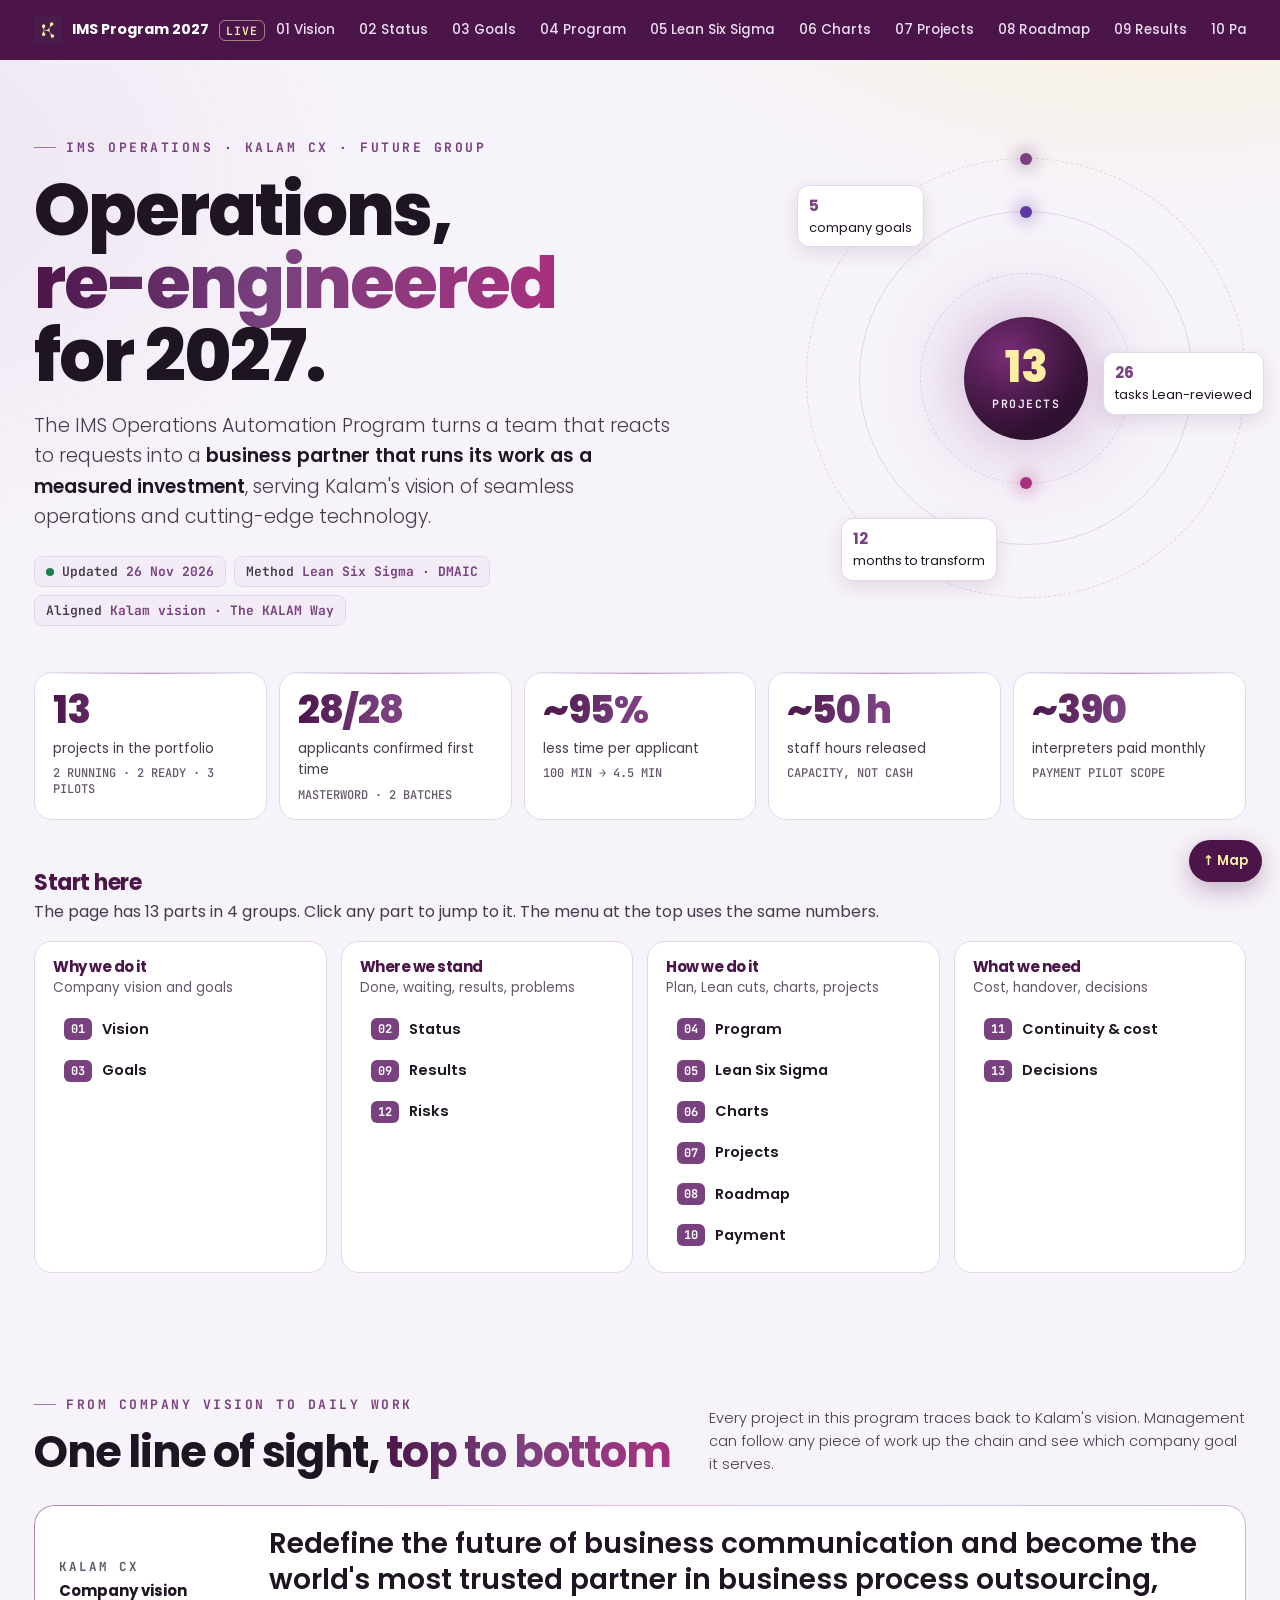
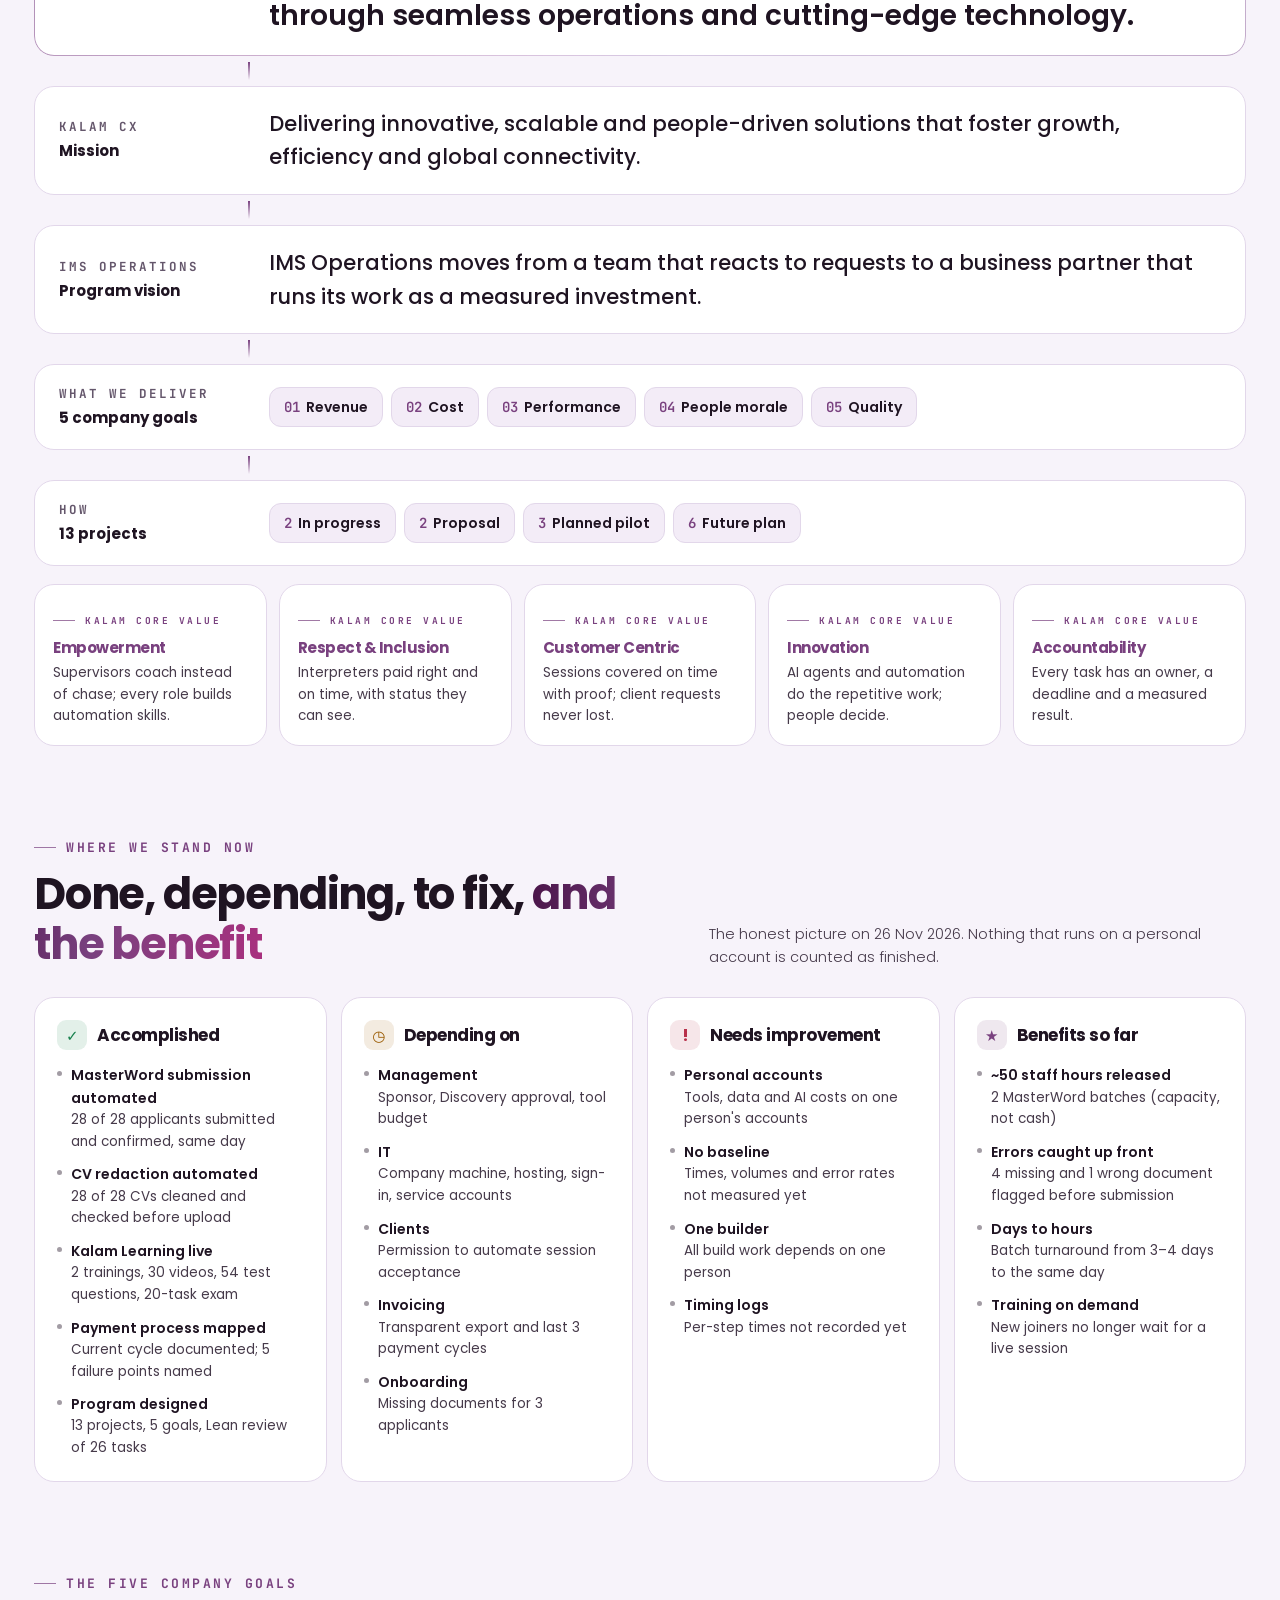
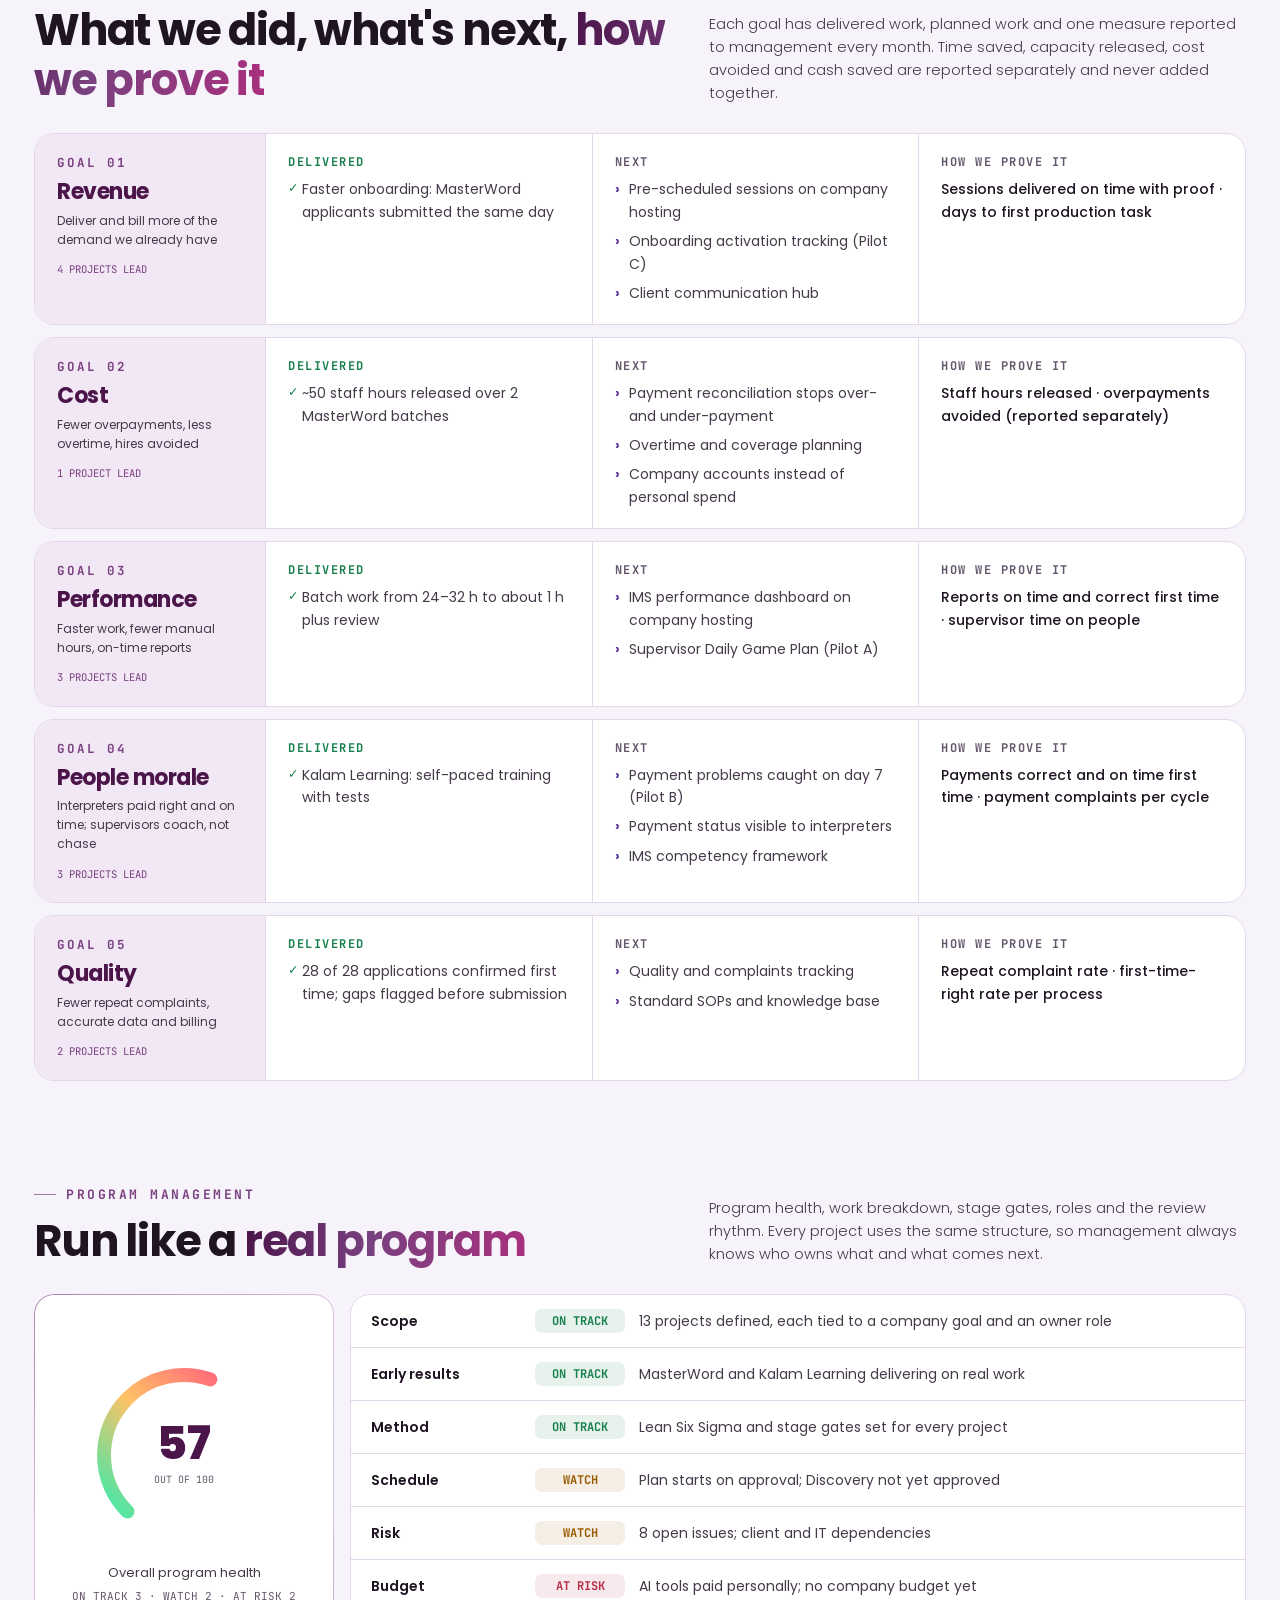
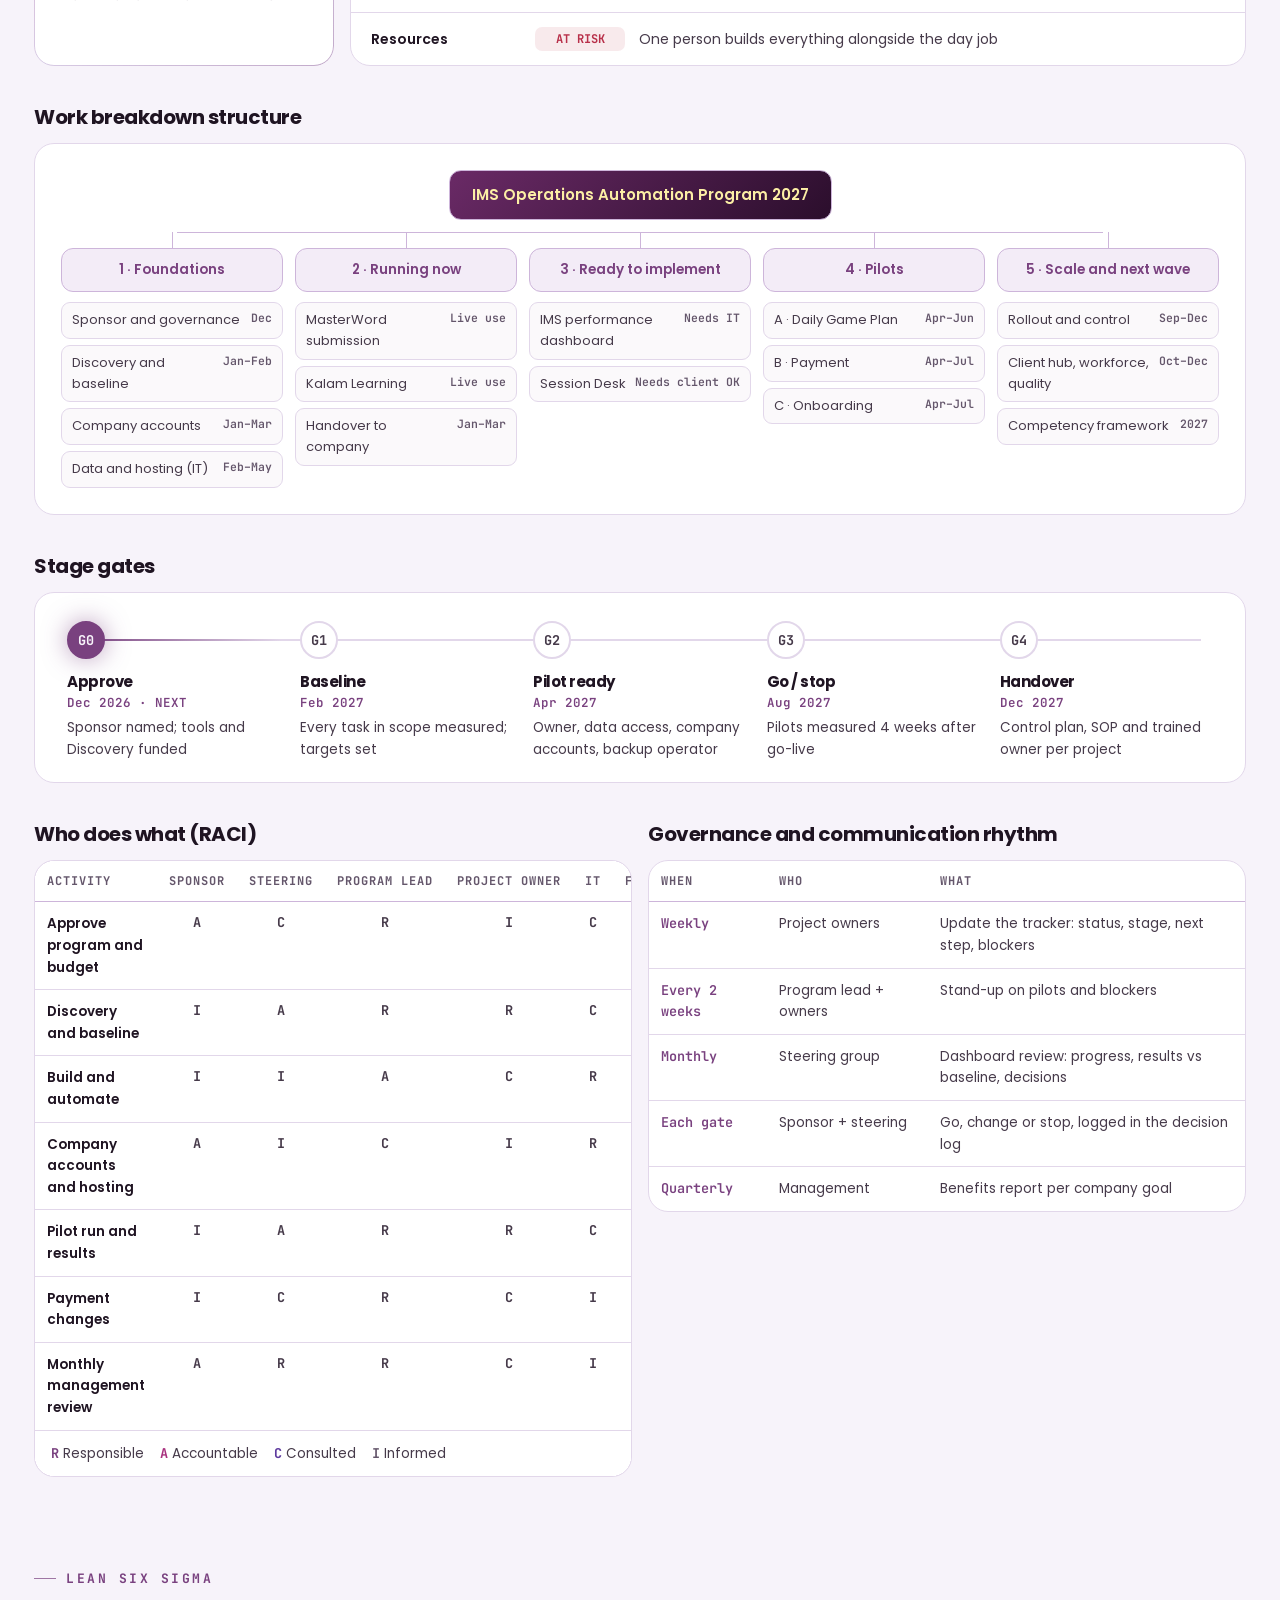
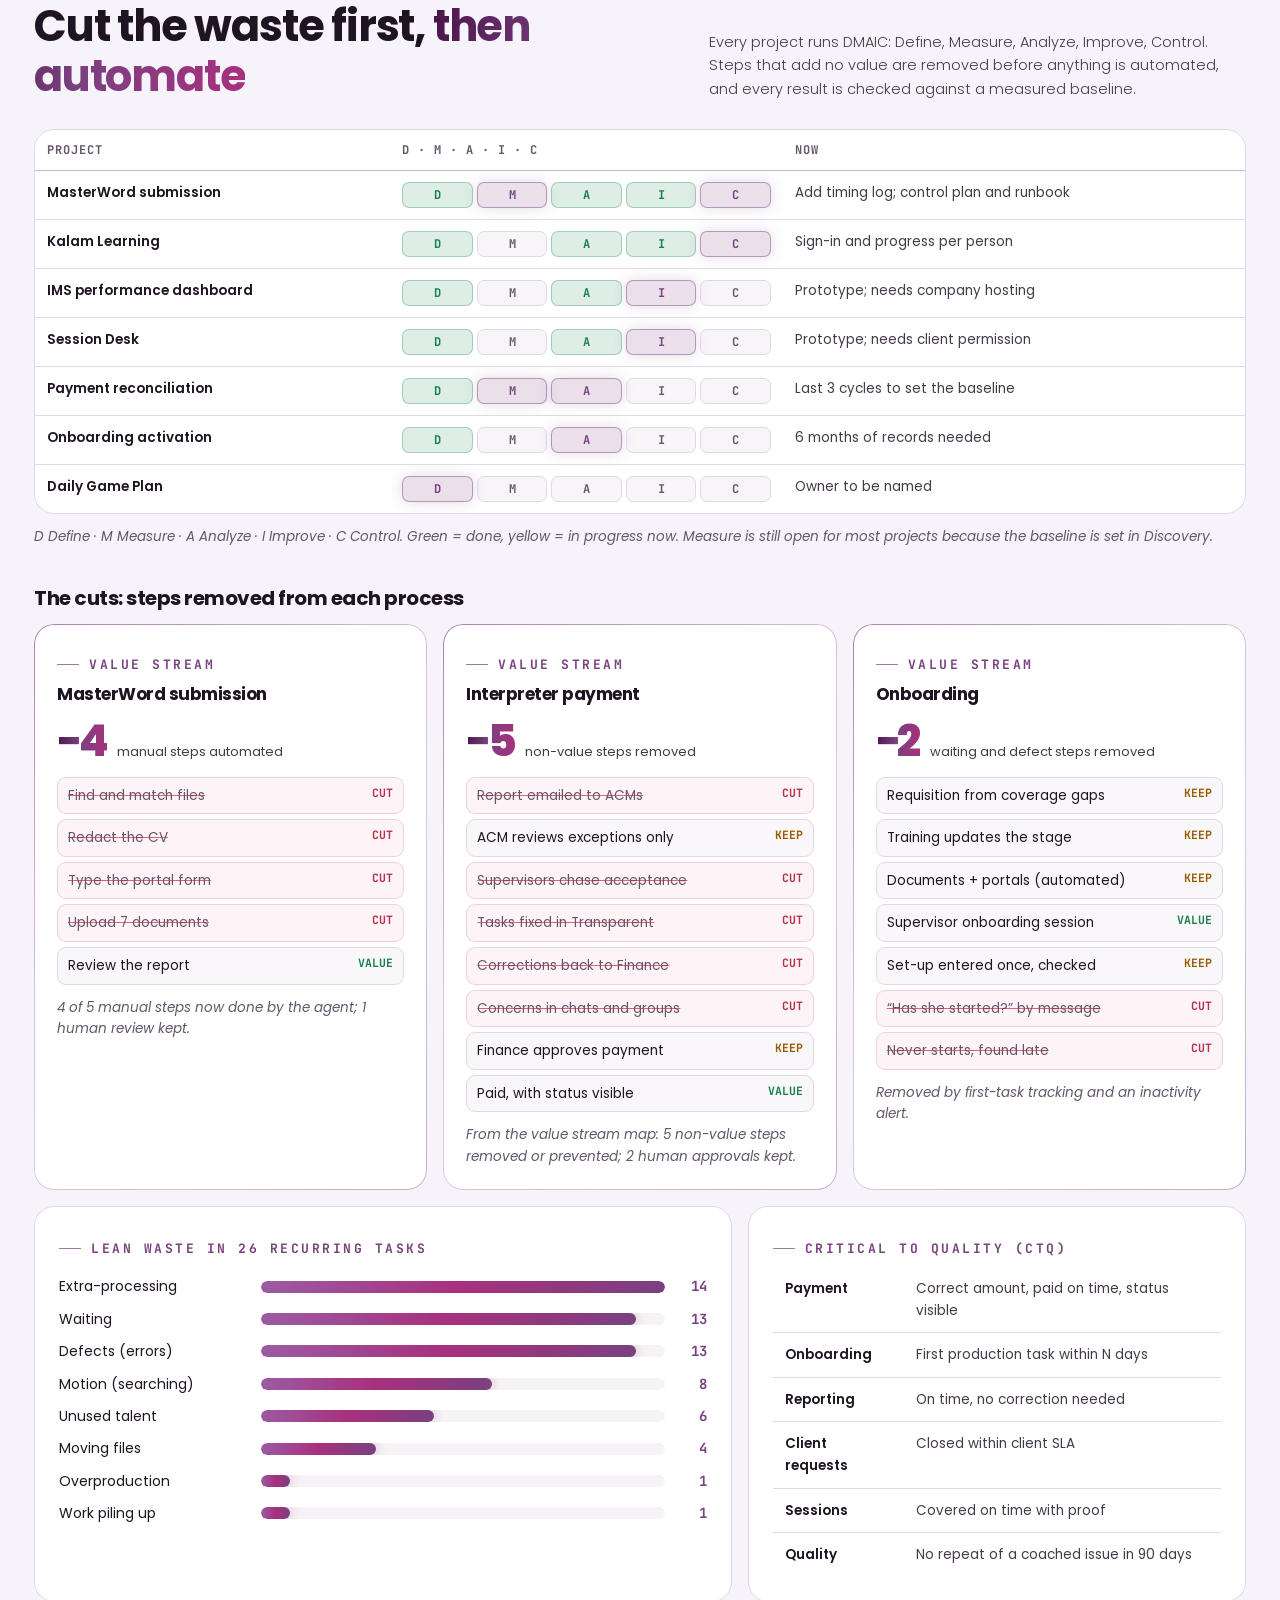
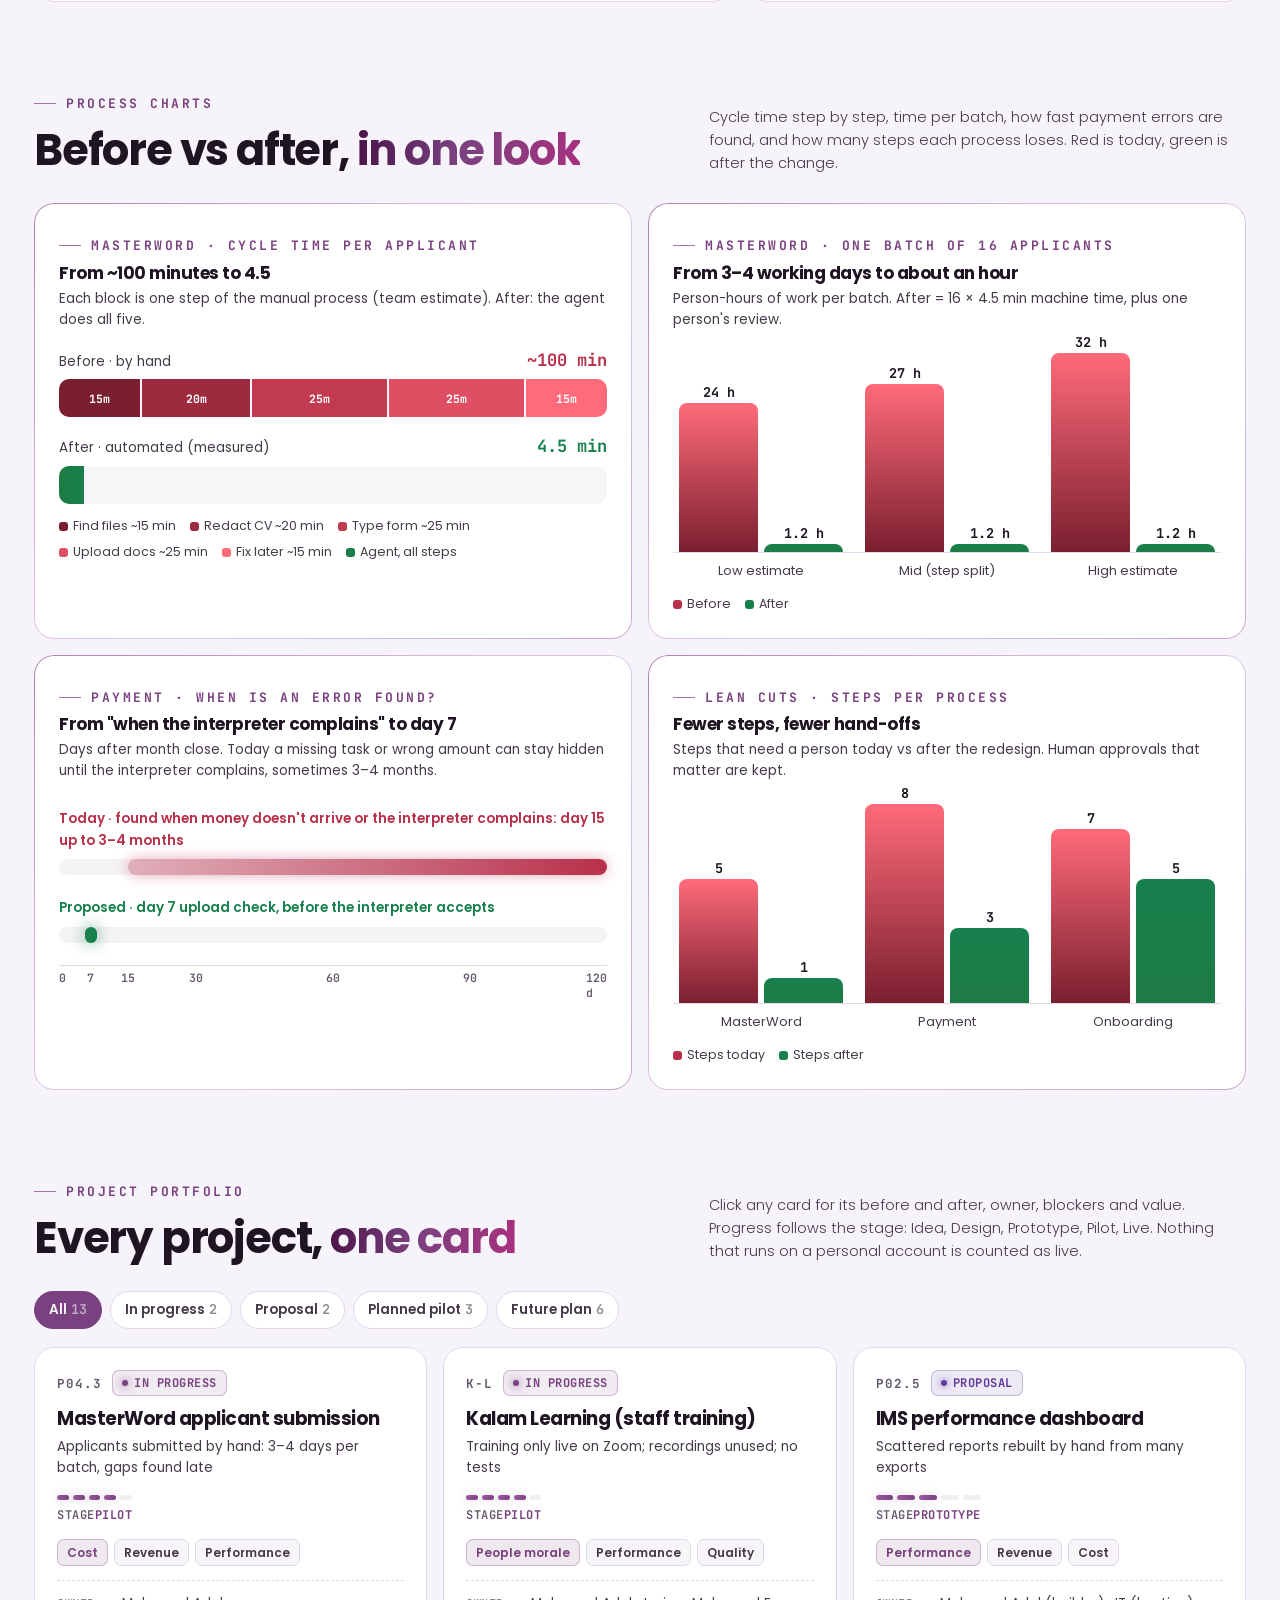
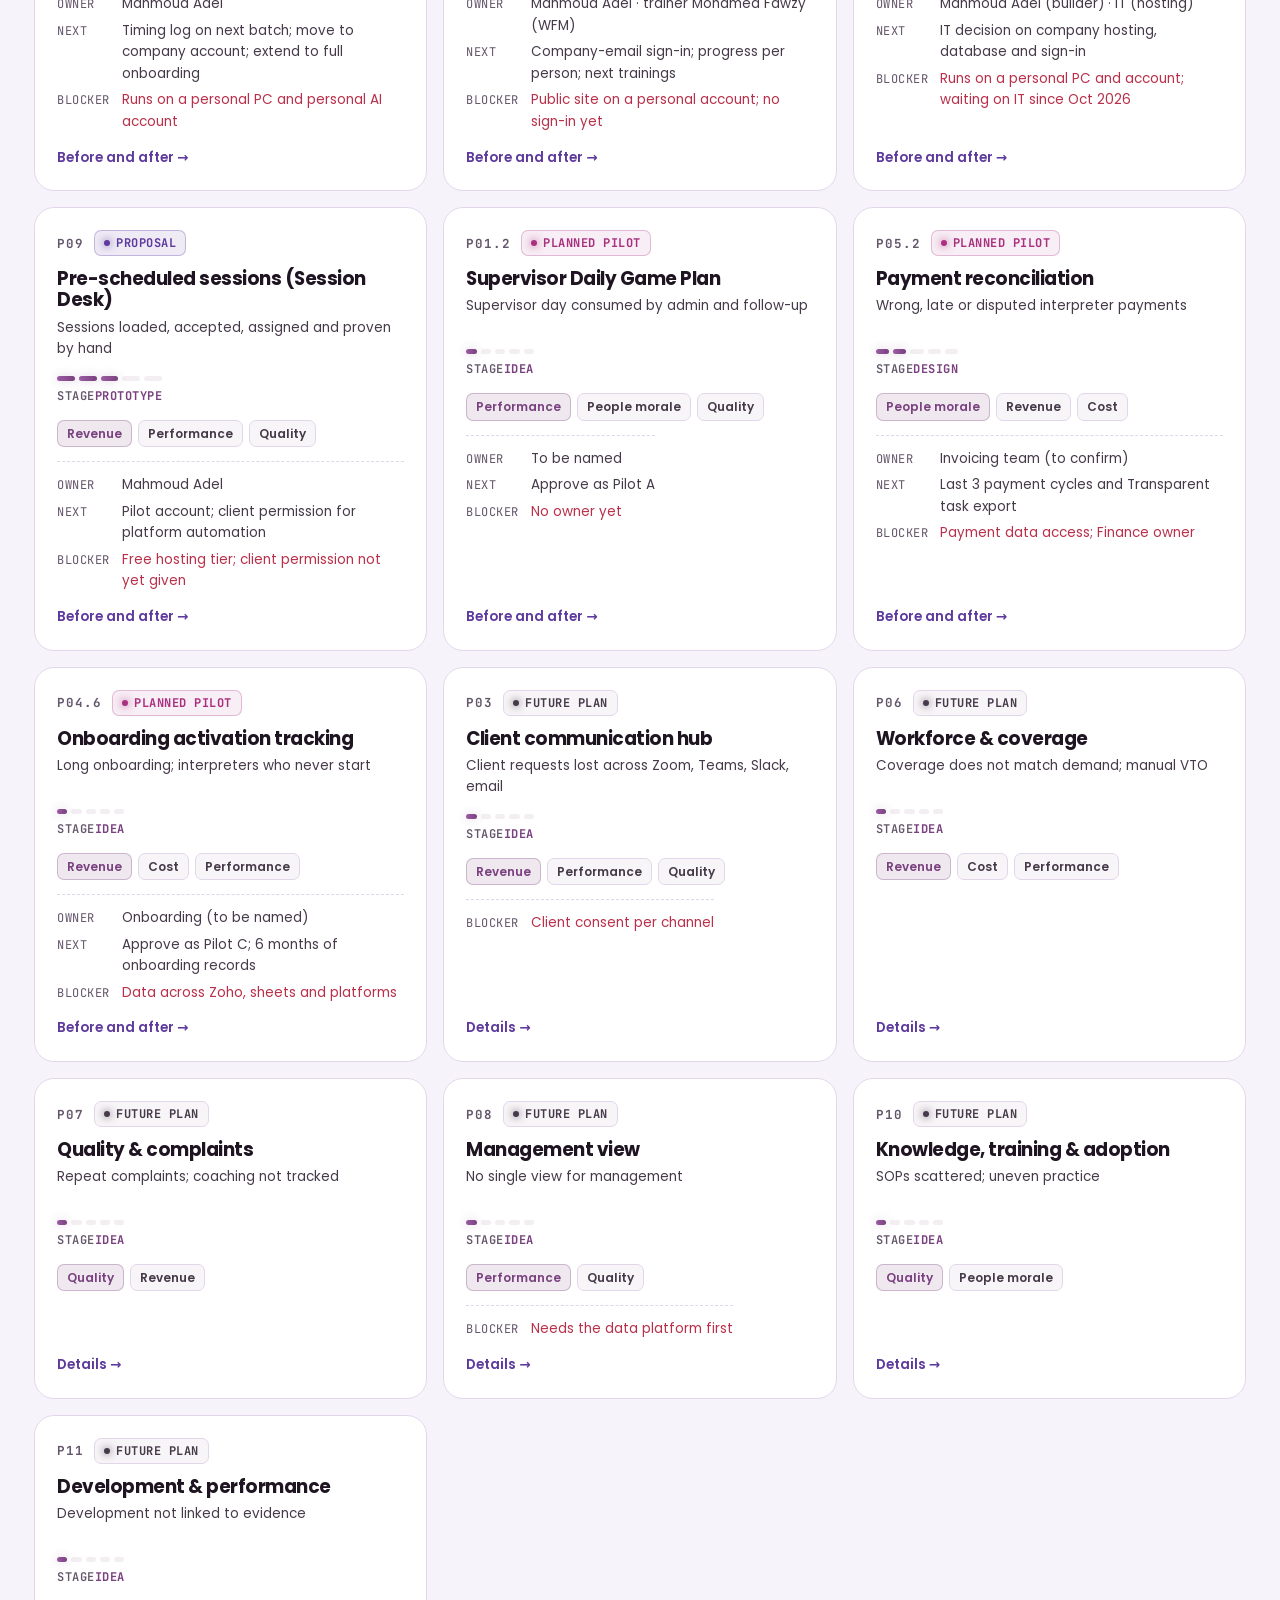
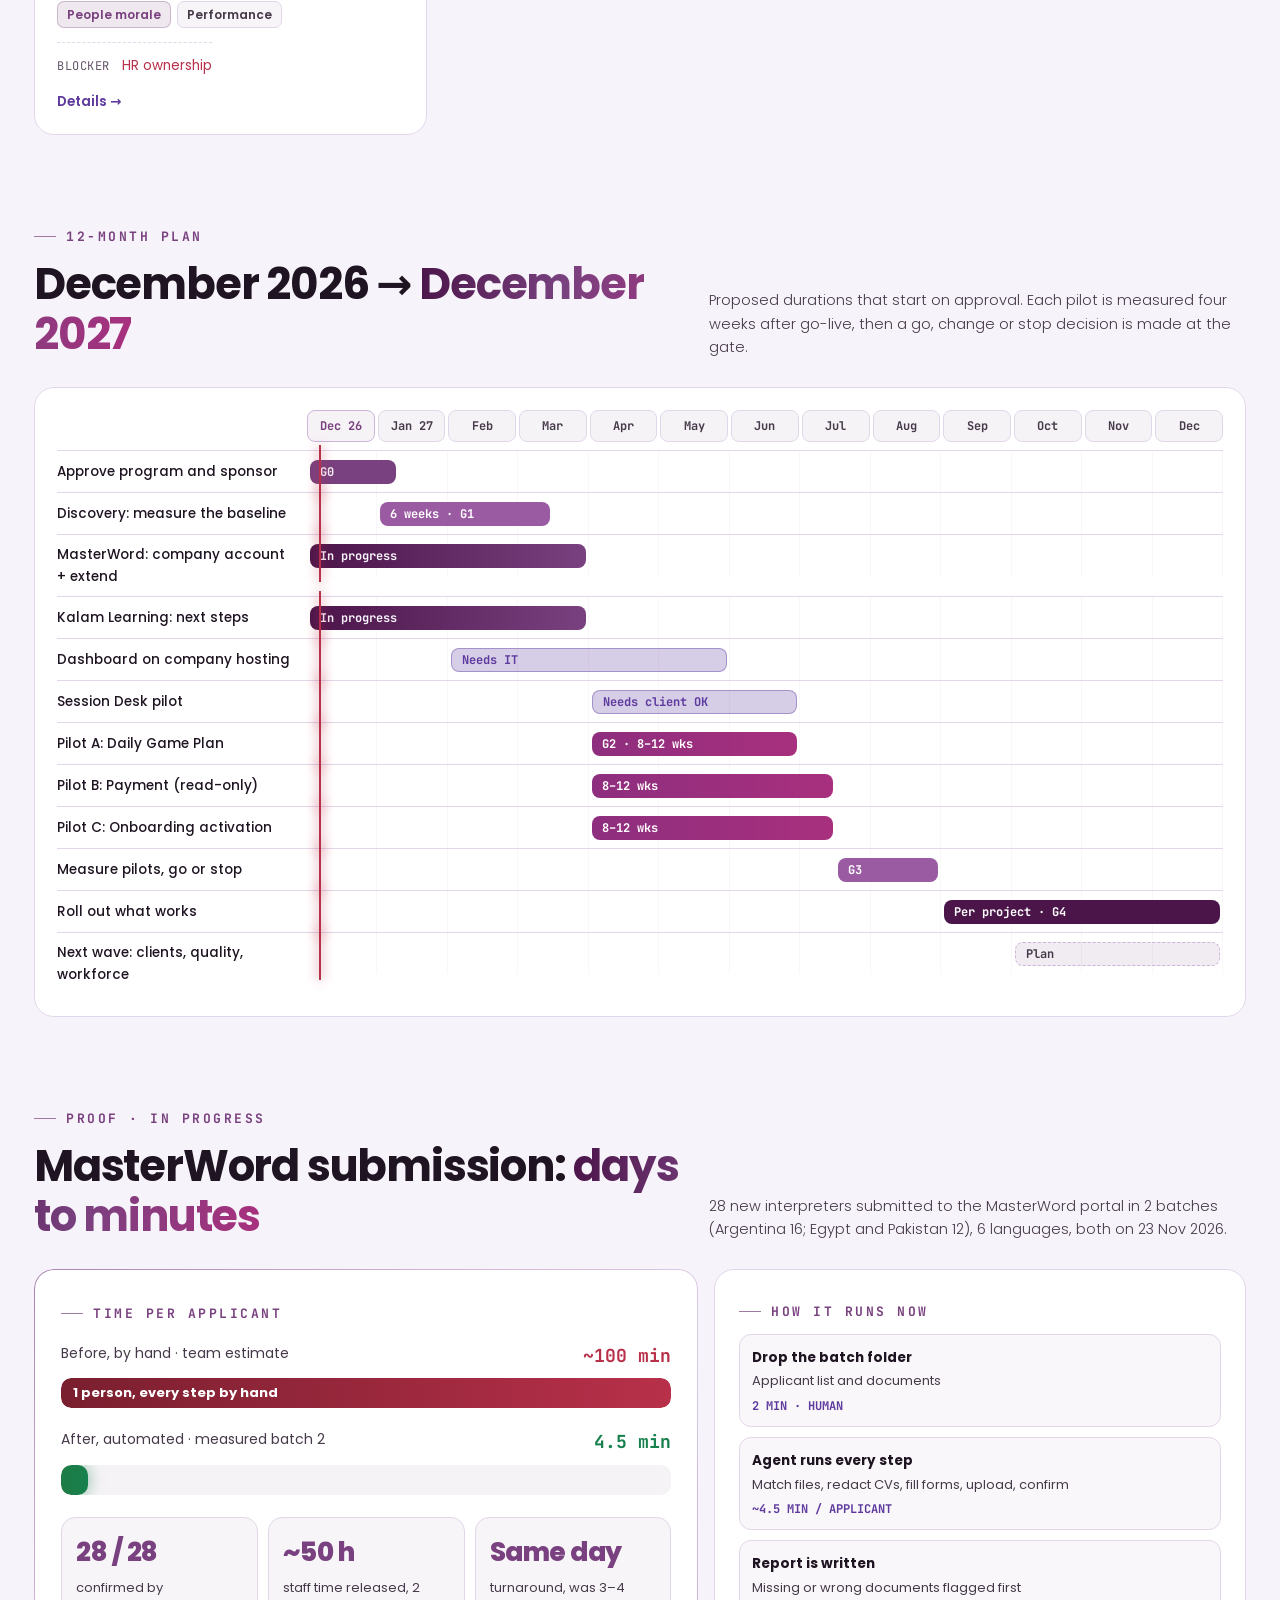
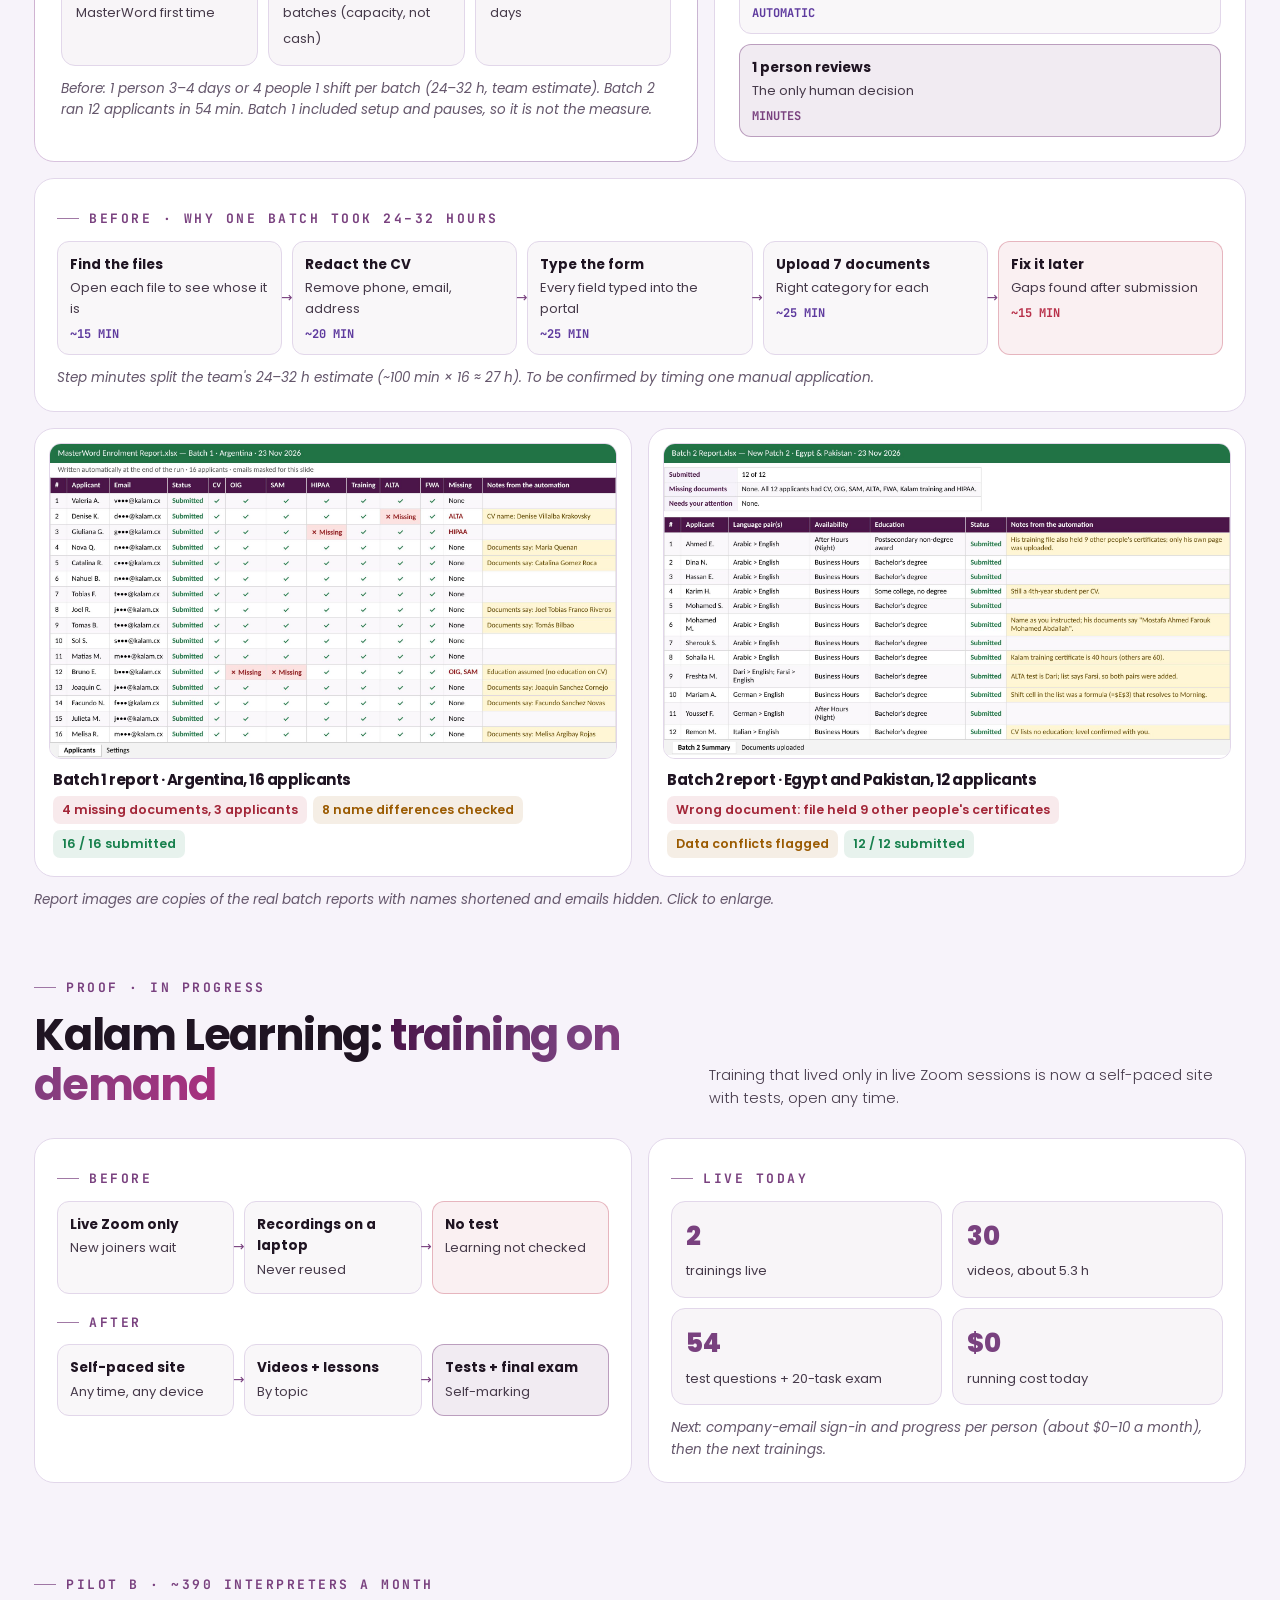
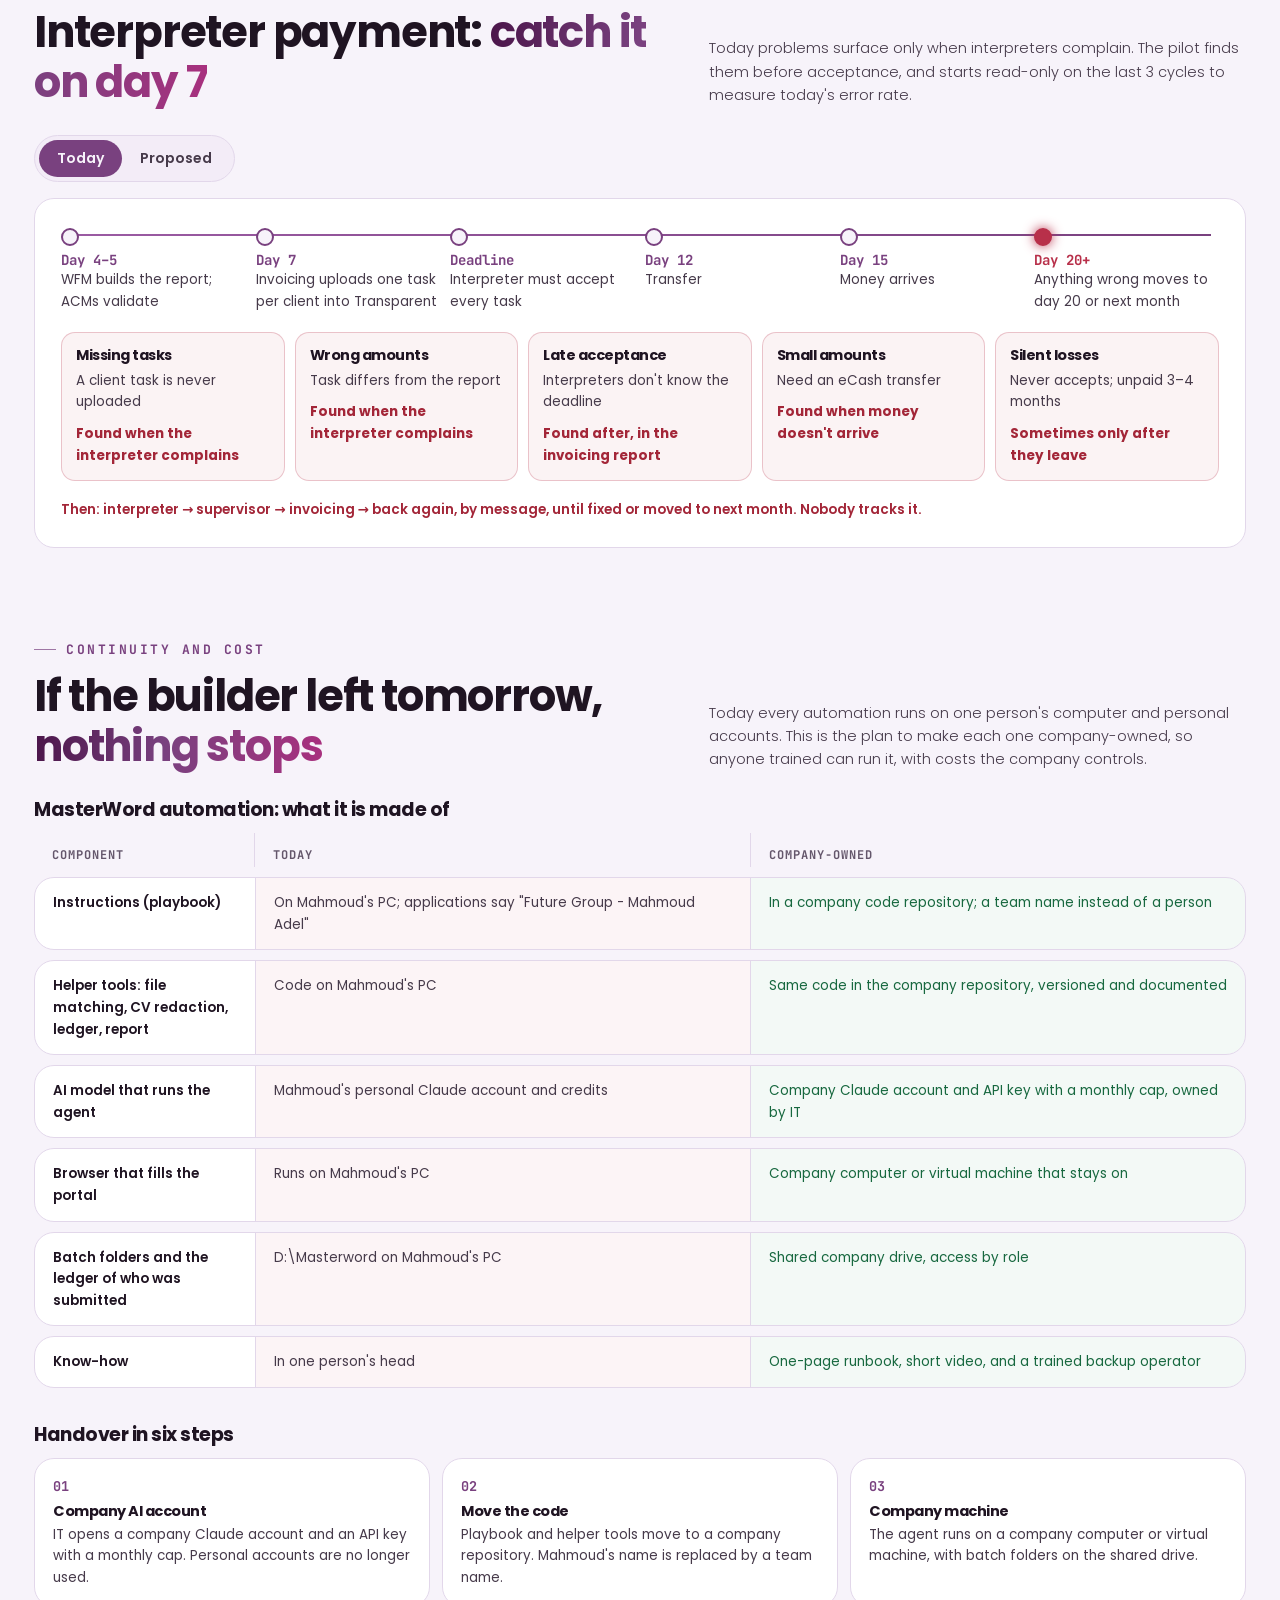
==== commit b41599d8: "IMS program dashboard: light Kalam theme, larger text, Start here map and numbered menu Co-Authored-" ====
--- a/ims-program/index.html
+++ b/ims-program/index.html
@@ -5,44 +5,41 @@
 <meta name="viewport" content="width=device-width, initial-scale=1">
 <title>IMS Program 2027</title>
 <meta name="robots" content="noindex, nofollow">
-<meta name="theme-color" content="#0B0310">
+<meta name="theme-color" content="#F7F3FA">
 <link rel="preconnect" href="https://fonts.googleapis.com">
 <link rel="preconnect" href="https://fonts.gstatic.com" crossorigin>
 <link href="https://fonts.googleapis.com/css2?family=Poppins:wght@300;400;500;600;700;800&family=JetBrains+Mono:wght@500;700&display=swap" rel="stylesheet">
 <style>
 :root{
-  --bg:#0B0310; --bg2:#12061A; --panel:rgba(255,255,255,.035); --panel2:rgba(255,255,255,.06);
-  --line:rgba(255,255,255,.09); --line2:rgba(252,239,165,.22);
-  --text:#F4ECF7; --soft:#B7A5C0; --dim:#8A7894;
-  --yel:#FCEFA5; --gold:#F6DE6A; --plum:#4B154A; --mid:#9B5BA3; --lilac:#C9A7FF; --pink:#FF8AD8;
-  --green:#5BE3A0; --red:#FF6B7A; --amber:#FFC266;
+  --bg:#F7F3FA; --bg2:#FFFFFF; --panel:#FFFFFF; --panel2:#F3ECF7;
+  --line:#E2D7EA; --line2:#CDB5DA;
+  --text:#1F1422; --soft:#463A4A; --dim:#64566B;
+  --yel:#79417F; --gold:#4B154A; --plum:#4B154A; --mid:#9B5BA3; --lilac:#5E3A9E; --pink:#A8307E;
+  --green:#17804D; --red:#B8304A; --amber:#9A5A00;
   --r:20px;
 }
 *{box-sizing:border-box;margin:0;padding:0}
 html{scroll-behavior:smooth;scroll-padding-top:74px;background:var(--bg)}
-body{font-family:Poppins,system-ui,sans-serif;background:var(--bg);color:var(--text);font-size:15px;line-height:1.55;-webkit-font-smoothing:antialiased;overflow-x:hidden}
-body:before{content:"";position:fixed;inset:0;pointer-events:none;z-index:0;
-  background:radial-gradient(900px 600px at 85% -10%,rgba(155,91,163,.28),transparent 60%),radial-gradient(800px 600px at -10% 30%,rgba(75,21,74,.45),transparent 60%),radial-gradient(700px 500px at 60% 110%,rgba(252,239,165,.07),transparent 60%)}
-body:after{content:"";position:fixed;inset:0;pointer-events:none;z-index:0;opacity:.35;
-  background-image:linear-gradient(rgba(255,255,255,.035) 1px,transparent 1px),linear-gradient(90deg,rgba(255,255,255,.035) 1px,transparent 1px);background-size:56px 56px;
-  -webkit-mask-image:radial-gradient(ellipse at 50% 0%,#000 30%,transparent 75%);mask-image:radial-gradient(ellipse at 50% 0%,#000 30%,transparent 75%)}
+body{font-family:Poppins,system-ui,sans-serif;background:var(--bg);color:var(--text);font-size:16px;line-height:1.6;-webkit-font-smoothing:antialiased;overflow-x:hidden}
+body:before{content:"";position:fixed;inset:0;pointer-events:none;z-index:0;background:radial-gradient(900px 500px at 90% -10%,rgba(252,239,165,.45),transparent 60%),radial-gradient(800px 600px at -10% 20%,rgba(155,91,163,.10),transparent 60%)}
+body:after{content:none}
 main,header,footer,nav{position:relative;z-index:1}
 img{max-width:100%;display:block}
 .wrap{max-width:1260px;margin:0 auto;padding:0 24px}
 h1,h2,h3,h4{letter-spacing:-.5px;line-height:1.15}
 .mono{font-family:"JetBrains Mono",ui-monospace,monospace}
-.eyebrow{font:700 11.5px/1 "JetBrains Mono",monospace;letter-spacing:2.5px;text-transform:uppercase;color:var(--yel);display:inline-flex;align-items:center;gap:10px}
+.eyebrow{font:700 13px/1 "JetBrains Mono",monospace;letter-spacing:2.5px;text-transform:uppercase;color:var(--yel);display:inline-flex;align-items:center;gap:10px}
 .eyebrow:before{content:"";width:22px;height:1px;background:var(--yel);opacity:.7}
-.grad{background:linear-gradient(92deg,var(--yel) 0%,#FFD3A8 35%,var(--pink) 70%,var(--lilac) 100%);-webkit-background-clip:text;background-clip:text;color:transparent}
+.grad{background:linear-gradient(92deg,#4B154A 0%,#79417F 45%,#A8307E 100%);-webkit-background-clip:text;background-clip:text;color:transparent}
 .muted{color:var(--soft)} .dim{color:var(--dim)}
-.nav{position:sticky;top:0;z-index:60;background:rgba(11,3,16,.72);backdrop-filter:blur(14px) saturate(140%);-webkit-backdrop-filter:blur(14px) saturate(140%);border-bottom:1px solid var(--line)}
+.nav{position:sticky;top:0;z-index:60;background:rgba(75,21,74,.92);backdrop-filter:blur(14px) saturate(140%);-webkit-backdrop-filter:blur(14px) saturate(140%);border-bottom:1px solid var(--line)}
 .nav .wrap{display:flex;align-items:center;gap:18px;height:60px}
 .brand{display:flex;align-items:center;gap:10px;color:#fff;font-weight:700;font-size:14.5px;text-decoration:none;white-space:nowrap}
 .brand img{width:28px;height:28px}
-.brand small{font:600 10px "JetBrains Mono",monospace;color:var(--yel);border:1px solid var(--line2);padding:2px 6px;border-radius:6px;letter-spacing:1px}
+.brand small{font:600 11.5px "JetBrains Mono",monospace;color:var(--yel);border:1px solid var(--line2);padding:2px 6px;border-radius:6px;letter-spacing:1px}
 .links{display:flex;gap:2px;margin-left:auto;overflow-x:auto;scrollbar-width:none}
 .links::-webkit-scrollbar{display:none}
-.links a{color:var(--soft);text-decoration:none;font-size:12.5px;font-weight:500;padding:7px 11px;border-radius:99px;white-space:nowrap;transition:.2s}
+.links a{color:var(--soft);text-decoration:none;font-size:13.5px;font-weight:500;padding:7px 11px;border-radius:99px;white-space:nowrap;transition:.2s}
 .links a:hover,.links a.on{color:var(--bg);background:var(--yel)}
 .hero{padding:70px 0 40px;position:relative}
 .hero-grid{display:grid;grid-template-columns:1.35fr 1fr;gap:40px;align-items:center}
@@ -50,273 +47,273 @@
 .hero .lead{font-size:clamp(16px,1.5vw,19px);color:var(--soft);max-width:640px;font-weight:300}
 .hero .lead b{color:var(--text);font-weight:600}
 .chips{display:flex;gap:8px;flex-wrap:wrap;margin-top:24px}
-.chipx{font:600 11.5px "JetBrains Mono",monospace;padding:6px 11px;border-radius:8px;background:var(--panel2);border:1px solid var(--line);color:var(--soft)}
+.chipx{font:600 13px "JetBrains Mono",monospace;padding:6px 11px;border-radius:8px;background:var(--panel2);border:1px solid var(--line);color:var(--soft)}
 .chipx b{color:var(--yel);font-weight:700}
 .live{display:inline-flex;align-items:center;gap:8px}
-.live:before{content:"";width:8px;height:8px;border-radius:50%;background:var(--green);box-shadow:0 0 0 0 rgba(91,227,160,.6);animation:pulse 2s infinite}
-@keyframes pulse{70%{box-shadow:0 0 0 10px rgba(91,227,160,0)}100%{box-shadow:0 0 0 0 rgba(91,227,160,0)}}
+.live:before{content:"";width:8px;height:8px;border-radius:50%;background:var(--green);box-shadow:0 0 0 0 rgba(23,128,77,.6);animation:pulse 2s infinite}
+@keyframes pulse{70%{box-shadow:0 0 0 10px rgba(23,128,77,0)}100%{box-shadow:0 0 0 0 rgba(23,128,77,0)}}
 .orbit{position:relative;aspect-ratio:1;max-width:440px;margin-left:auto;width:100%}
-.orbit .ring{position:absolute;inset:0;border-radius:50%;border:1px dashed rgba(252,239,165,.18)}
-.orbit .r2{inset:12%;border-style:solid;border-color:rgba(201,167,255,.16);animation:spin 60s linear infinite}
-.orbit .r3{inset:26%;border-color:rgba(255,138,216,.18);animation:spin 40s linear infinite reverse}
+.orbit .ring{position:absolute;inset:0;border-radius:50%;border:1px dashed rgba(121,65,127,.18)}
+.orbit .r2{inset:12%;border-style:solid;border-color:rgba(94,58,158,.16);animation:spin 60s linear infinite}
+.orbit .r3{inset:26%;border-color:rgba(168,48,126,.18);animation:spin 40s linear infinite reverse}
 .orbit .r1{animation:spin 90s linear infinite}
 @keyframes spin{to{transform:rotate(360deg)}}
 .orbit .dot{position:absolute;width:12px;height:12px;border-radius:50%;background:var(--yel);box-shadow:0 0 18px var(--yel);top:-6px;left:calc(50% - 6px)}
 .orbit .r2 .dot{background:var(--lilac);box-shadow:0 0 18px var(--lilac)}
 .orbit .r3 .dot{background:var(--pink);box-shadow:0 0 18px var(--pink);top:auto;bottom:-6px}
-.core{position:absolute;inset:36%;border-radius:50%;background:radial-gradient(circle at 35% 30%,#7A2D78,#2B0E2C 70%);box-shadow:0 0 80px rgba(155,91,163,.55),inset 0 0 30px rgba(252,239,165,.15);display:grid;place-items:center;text-align:center}
-.core b{font-size:clamp(30px,3.4vw,44px);font-weight:800;color:var(--yel);line-height:1}
-.core span{font:600 10px "JetBrains Mono",monospace;letter-spacing:1.5px;color:var(--soft);display:block;margin-top:6px}
-.sat{position:absolute;background:rgba(20,8,28,.85);border:1px solid var(--line);border-radius:12px;padding:8px 11px;font-size:11.5px;backdrop-filter:blur(6px);white-space:nowrap}
+.core{position:absolute;inset:36%;border-radius:50%;background:radial-gradient(circle at 35% 30%,#7A2D78,#2B0E2C 70%);box-shadow:0 0 80px rgba(155,91,163,.55),inset 0 0 30px rgba(121,65,127,.15);display:grid;place-items:center;text-align:center}
+.core b{font-size:clamp(30px,3.4vw,44px);font-weight:800;color:#FCEFA5;line-height:1}
+.core span{font:600 11.5px "JetBrains Mono",monospace;letter-spacing:1.5px;color:#F7F2FA;display:block;margin-top:6px}
+.sat{position:absolute;background:#fff;box-shadow:0 6px 18px rgba(75,21,74,.12);border:1px solid var(--line);border-radius:12px;padding:8px 11px;font-size:13px;backdrop-filter:blur(6px);white-space:nowrap}
 .sat b{display:block;font-size:15px;color:var(--yel)}
 .kpis{display:grid;grid-template-columns:repeat(5,1fr);gap:12px;margin-top:46px}
 .kpi{position:relative;background:var(--panel);border:1px solid var(--line);border-radius:18px;padding:18px 18px 16px;overflow:hidden}
 .kpi:after{content:"";position:absolute;left:0;right:0;top:0;height:1px;background:linear-gradient(90deg,transparent,var(--yel),transparent);opacity:.5}
 .kpi .v{font-size:clamp(28px,3vw,40px);font-weight:800;letter-spacing:-1px;line-height:1}
-.kpi .l{font-size:12.5px;color:var(--soft);margin-top:8px}
-.kpi .s{font:500 10.5px "JetBrains Mono",monospace;color:var(--dim);margin-top:6px}
+.kpi .l{font-size:13.5px;color:var(--soft);margin-top:8px}
+.kpi .s{font:500 12px "JetBrains Mono",monospace;color:var(--dim);margin-top:6px}
 section{padding:84px 0 0}
 .sh{display:grid;grid-template-columns:1.2fr 1fr;align-items:end;gap:30px;margin-bottom:28px}
 .sh h2{font-size:clamp(28px,3.4vw,44px);font-weight:700;margin-top:14px;letter-spacing:-1.2px}
 .sh p{color:var(--soft);font-size:14.5px;font-weight:300}
 .panel{background:var(--panel);border:1px solid var(--line);border-radius:var(--r)}
 .glow{position:relative}
-.glow:before{content:"";position:absolute;inset:-1px;border-radius:inherit;padding:1px;background:linear-gradient(140deg,rgba(252,239,165,.55),rgba(255,138,216,.15) 40%,rgba(201,167,255,.08) 60%,rgba(252,239,165,.3));-webkit-mask:linear-gradient(#000 0 0) content-box,linear-gradient(#000 0 0);-webkit-mask-composite:xor;mask-composite:exclude;pointer-events:none}
+.glow:before{content:"";position:absolute;inset:-1px;border-radius:inherit;padding:1px;background:linear-gradient(140deg,rgba(121,65,127,.55),rgba(168,48,126,.15) 40%,rgba(94,58,158,.08) 60%,rgba(121,65,127,.3));-webkit-mask:linear-gradient(#000 0 0) content-box,linear-gradient(#000 0 0);-webkit-mask-composite:xor;mask-composite:exclude;pointer-events:none}
 .grid{display:grid;gap:16px}
 .g2{grid-template-columns:1fr 1fr}
 .grid>*,.health>*,.spot>*,.charts>*{min-width:0}
-.note{font-size:12px;color:var(--dim);margin-top:12px;font-style:italic}
-.tag{display:inline-flex;align-items:center;gap:6px;font:700 10.5px "JetBrains Mono",monospace;letter-spacing:.5px;padding:4px 9px;border-radius:7px;white-space:nowrap;text-transform:uppercase}
+.note{font-size:13.5px;color:var(--dim);margin-top:12px;font-style:italic}
+.tag{display:inline-flex;align-items:center;gap:6px;font:700 12px "JetBrains Mono",monospace;letter-spacing:.5px;padding:4px 9px;border-radius:7px;white-space:nowrap;text-transform:uppercase}
 .tag:before{content:"";width:6px;height:6px;border-radius:50%;background:currentColor;box-shadow:0 0 8px currentColor}
-.st-prog{color:var(--yel);background:rgba(252,239,165,.1);border:1px solid rgba(252,239,165,.3)}
-.st-prop{color:var(--lilac);background:rgba(201,167,255,.1);border:1px solid rgba(201,167,255,.3)}
-.st-pilot{color:var(--pink);background:rgba(255,138,216,.08);border:1px solid rgba(255,138,216,.28)}
-.st-future{color:var(--soft);background:rgba(255,255,255,.04);border:1px solid var(--line)}
+.st-prog{color:var(--yel);background:rgba(121,65,127,.1);border:1px solid rgba(121,65,127,.3)}
+.st-prop{color:var(--lilac);background:rgba(94,58,158,.1);border:1px solid rgba(94,58,158,.3)}
+.st-pilot{color:var(--pink);background:rgba(168,48,126,.08);border:1px solid rgba(168,48,126,.28)}
+.st-future{color:var(--soft);background:rgba(75,21,74,.04);border:1px solid var(--line)}
 .green{color:var(--green)}.red{color:var(--red)}
 .cascade{display:grid;gap:12px}
 .tier{display:grid;grid-template-columns:190px 1fr;gap:20px;align-items:center;padding:20px 24px}
-.tier .k{font:700 11px "JetBrains Mono",monospace;letter-spacing:2px;color:var(--dim)}
+.tier .k{font:700 12.5px "JetBrains Mono",monospace;letter-spacing:2px;color:var(--dim)}
 .tier .k b{display:block;font-family:Poppins;font-size:15px;letter-spacing:0;color:var(--text);margin-top:4px}
 .tier .t{font-size:clamp(16px,1.7vw,21px);font-weight:500}
 .tier.vis .t{font-size:clamp(19px,2.2vw,28px);font-weight:600;line-height:1.3}
 .tier .pillrow{display:flex;gap:8px;flex-wrap:wrap}
-.tier .pillrow span{font-size:13px;font-weight:600;padding:8px 14px;border-radius:12px;background:var(--panel2);border:1px solid var(--line)}
+.tier .pillrow span{font-size:14px;font-weight:600;padding:8px 14px;border-radius:12px;background:var(--panel2);border:1px solid var(--line)}
 .tier .pillrow span i{font-style:normal;color:var(--yel);margin-right:6px;font-family:"JetBrains Mono"}
 .connector{height:18px;width:2px;margin:-6px 0 -6px 214px;background:linear-gradient(var(--yel),transparent)}
 .values{display:grid;grid-template-columns:repeat(5,1fr);gap:12px;margin-top:18px}
 .val{padding:18px}
 .val h4{font-size:15px;color:var(--yel)}
-.val p{font-size:12.5px;color:var(--soft);margin-top:6px}
+.val p{font-size:13.5px;color:var(--soft);margin-top:6px}
 .four{display:grid;grid-template-columns:repeat(4,1fr);gap:14px}
 .col{padding:22px}
 .col h3{font-size:17px;display:flex;align-items:center;gap:10px}
-.col h3 .ic{width:30px;height:30px;border-radius:9px;display:grid;place-items:center;font-size:14px;font-weight:800}
-.c1 .ic{background:rgba(91,227,160,.12);color:var(--green)}.c2 .ic{background:rgba(255,194,102,.12);color:var(--amber)}.c3 .ic{background:rgba(255,107,122,.12);color:var(--red)}.c4 .ic{background:rgba(252,239,165,.12);color:var(--yel)}
+.col h3 .ic{width:30px;height:30px;border-radius:9px;display:grid;place-items:center;font-size:15px;font-weight:800}
+.c1 .ic{background:rgba(23,128,77,.12);color:var(--green)}.c2 .ic{background:rgba(154,90,0,.12);color:var(--amber)}.c3 .ic{background:rgba(184,48,74,.12);color:var(--red)}.c4 .ic{background:rgba(121,65,127,.12);color:var(--yel)}
 .col ul{list-style:none;margin-top:14px;display:grid;gap:11px}
-.col li{font-size:12.5px;color:var(--soft);padding-left:14px;position:relative}
+.col li{font-size:13.5px;color:var(--soft);padding-left:14px;position:relative}
 .col li:before{content:"";position:absolute;left:0;top:7px;width:5px;height:5px;border-radius:50%;background:currentColor;opacity:.5}
-.col li b{color:var(--text);font-weight:600;display:block;font-size:13px}
+.col li b{color:var(--text);font-weight:600;display:block;font-size:14px}
 .goal{display:grid;grid-template-columns:230px 1fr 1fr 1fr;overflow:hidden;margin-bottom:12px}
-.goal>div{padding:20px 22px;border-left:1px solid var(--line);font-size:13px;color:var(--soft)}
+.goal>div{padding:20px 22px;border-left:1px solid var(--line);font-size:14px;color:var(--soft)}
 .goal>div:first-child{border-left:0;background:linear-gradient(135deg,rgba(155,91,163,.25),rgba(75,21,74,.15))}
-.goal .gn{font:700 11px "JetBrains Mono",monospace;letter-spacing:2px;color:var(--yel)}
+.goal .gn{font:700 12.5px "JetBrains Mono",monospace;letter-spacing:2px;color:var(--yel)}
 .goal h3{font-size:22px;margin:8px 0 6px;color:#fff}
-.goal .gl{font:700 10.5px "JetBrains Mono",monospace;letter-spacing:1.5px;text-transform:uppercase;margin-bottom:8px;color:var(--dim)}
+.goal .gl{font:700 12px "JetBrains Mono",monospace;letter-spacing:1.5px;text-transform:uppercase;margin-bottom:8px;color:var(--dim)}
 .goal ul{list-style:none;display:grid;gap:7px}
 .goal li{padding-left:14px;position:relative}
 .goal li:before{content:"›";position:absolute;left:0;color:var(--lilac);font-weight:700}
-.goal .done li:before{content:"✓";color:var(--green);font-size:11px}
+.goal .done li:before{content:"✓";color:var(--green);font-size:12.5px}
 .goal .prove{color:var(--text);font-weight:500}
 .health{display:grid;grid-template-columns:300px 1fr;gap:16px}
 .gauge{padding:26px;display:flex;flex-direction:column;align-items:center;justify-content:center;text-align:center}
-.hrow{display:grid;grid-template-columns:150px 90px 1fr;gap:14px;align-items:center;padding:14px 20px;border-bottom:1px solid var(--line);font-size:13px}
+.hrow{display:grid;grid-template-columns:150px 90px 1fr;gap:14px;align-items:center;padding:14px 20px;border-bottom:1px solid var(--line);font-size:14px}
 .hrow:last-child{border-bottom:0}
 .hrow b{font-weight:600}
-.rag{font:700 10.5px "JetBrains Mono",monospace;padding:4px 9px;border-radius:7px;text-align:center}
-.rag.G{color:var(--green);background:rgba(91,227,160,.1)}.rag.A{color:var(--amber);background:rgba(255,194,102,.1)}.rag.R{color:var(--red);background:rgba(255,107,122,.1)}
+.rag{font:700 12px "JetBrains Mono",monospace;padding:4px 9px;border-radius:7px;text-align:center}
+.rag.G{color:var(--green);background:rgba(23,128,77,.1)}.rag.A{color:var(--amber);background:rgba(154,90,0,.1)}.rag.R{color:var(--red);background:rgba(184,48,74,.1)}
 .hrow span.w{color:var(--soft)}
 .wbs{padding:26px;overflow-x:auto}
 .wbs-root{display:flex;justify-content:center;min-width:960px}
-.node{background:var(--panel2);border:1px solid var(--line);border-radius:12px;padding:10px 14px;font-size:12.5px;font-weight:600;text-align:center}
-.node.root{background:linear-gradient(135deg,#6A2A66,#2B0E2C);border-color:var(--line2);font-size:14px;padding:12px 22px;color:var(--yel)}
+.node{background:var(--panel2);border:1px solid var(--line);border-radius:12px;padding:10px 14px;font-size:13.5px;font-weight:600;text-align:center}
+.node.root{background:linear-gradient(135deg,#6A2A66,#2B0E2C);border-color:var(--line2);font-size:15px;padding:12px 22px;color:#FCEFA5}
 .wbs-l1{display:grid;grid-template-columns:repeat(5,1fr);gap:12px;margin-top:28px;position:relative;min-width:960px}
 .wbs-l1:before{content:"";position:absolute;top:-16px;left:10%;right:10%;height:1px;background:var(--line2)}
 .branch{position:relative}
 .branch:before{content:"";position:absolute;top:-16px;left:50%;width:1px;height:16px;background:var(--line2)}
 .branch>.node{color:var(--yel);border-color:var(--line2);margin-bottom:10px}
-.leaf{font-size:11.5px;color:var(--soft);background:rgba(255,255,255,.025);border:1px solid var(--line);border-radius:9px;padding:7px 10px;margin-top:6px;display:flex;justify-content:space-between;gap:6px}
-.leaf i{font-style:normal;font:600 10px "JetBrains Mono",monospace;color:var(--dim);white-space:nowrap}
+.leaf{font-size:13px;color:var(--soft);background:rgba(75,21,74,.025);border:1px solid var(--line);border-radius:9px;padding:7px 10px;margin-top:6px;display:flex;justify-content:space-between;gap:6px}
+.leaf i{font-style:normal;font:600 11.5px "JetBrains Mono",monospace;color:var(--dim);white-space:nowrap}
 .gates{display:grid;grid-template-columns:repeat(5,1fr);position:relative;padding:28px 22px 22px}
 .gates:before{content:"";position:absolute;left:44px;right:44px;top:46px;height:2px;background:linear-gradient(90deg,var(--yel),var(--line) 18%)}
 .gate{position:relative;padding:0 10px}
-.gate .gd{width:38px;height:38px;border-radius:50%;display:grid;place-items:center;font:700 12px "JetBrains Mono",monospace;background:var(--bg2);border:2px solid var(--line);color:var(--soft);position:relative;z-index:1}
-.gate.now .gd{border-color:var(--yel);color:var(--bg);background:var(--yel);box-shadow:0 0 24px rgba(252,239,165,.5)}
-.gate h4{font-size:14px;margin-top:14px}
-.gate .when{font:600 11px "JetBrains Mono",monospace;color:var(--yel);margin-top:4px}
-.gate p{font-size:12px;color:var(--soft);margin-top:6px}
-.tbl{width:100%;border-collapse:collapse;font-size:12.5px}
-.tbl th{font:700 10.5px "JetBrains Mono",monospace;letter-spacing:1px;text-transform:uppercase;color:var(--dim);text-align:left;padding:12px;border-bottom:1px solid var(--line2);white-space:nowrap}
+.gate .gd{width:38px;height:38px;border-radius:50%;display:grid;place-items:center;font:700 13.5px "JetBrains Mono",monospace;background:var(--bg2);border:2px solid var(--line);color:var(--soft);position:relative;z-index:1}
+.gate.now .gd{border-color:var(--yel);color:var(--bg);background:var(--yel);box-shadow:0 0 24px rgba(121,65,127,.5)}
+.gate h4{font-size:15px;margin-top:14px}
+.gate .when{font:600 12.5px "JetBrains Mono",monospace;color:var(--yel);margin-top:4px}
+.gate p{font-size:13.5px;color:var(--soft);margin-top:6px}
+.tbl{width:100%;border-collapse:collapse;font-size:13.5px}
+.tbl th{font:700 12px "JetBrains Mono",monospace;letter-spacing:1px;text-transform:uppercase;color:var(--dim);text-align:left;padding:12px;border-bottom:1px solid var(--line2);white-space:nowrap}
 .tbl td{padding:11px 12px;border-bottom:1px solid var(--line);color:var(--soft);vertical-align:top}
 .tbl td:first-child{color:var(--text);font-weight:600}
 .tbl tr:last-child td{border-bottom:0}
 .scroll{overflow-x:auto}
-.raci td.c{text-align:center;font:700 12px "JetBrains Mono",monospace}
+.raci td.c{text-align:center;font:700 13.5px "JetBrains Mono",monospace}
 .R{color:var(--yel)}.Ac{color:var(--pink)}.Cc{color:var(--lilac)}.Ic{color:var(--dim)}
-.legend{display:flex;gap:16px;flex-wrap:wrap;font-size:12px;color:var(--soft);padding:12px 16px;border-top:1px solid var(--line)}
+.legend{display:flex;gap:16px;flex-wrap:wrap;font-size:13.5px;color:var(--soft);padding:12px 16px;border-top:1px solid var(--line)}
 .legend b{font-family:"JetBrains Mono"}
 .dm{display:grid;grid-template-columns:repeat(5,1fr);gap:4px;min-width:230px}
-.dm i{height:26px;border-radius:7px;display:grid;place-items:center;font:700 10.5px "JetBrains Mono",monospace;font-style:normal;background:rgba(255,255,255,.04);color:var(--dim);border:1px solid var(--line)}
-.dm i.d{background:rgba(91,227,160,.14);color:var(--green);border-color:rgba(91,227,160,.3)}
-.dm i.a{background:rgba(252,239,165,.16);color:var(--yel);border-color:rgba(252,239,165,.45);box-shadow:0 0 14px rgba(252,239,165,.2)}
+.dm i{height:26px;border-radius:7px;display:grid;place-items:center;font:700 12px "JetBrains Mono",monospace;font-style:normal;background:rgba(75,21,74,.04);color:var(--dim);border:1px solid var(--line)}
+.dm i.d{background:rgba(23,128,77,.14);color:var(--green);border-color:rgba(23,128,77,.3)}
+.dm i.a{background:rgba(121,65,127,.16);color:var(--yel);border-color:rgba(121,65,127,.45);box-shadow:0 0 14px rgba(121,65,127,.2)}
 .cuts{display:grid;grid-template-columns:repeat(3,1fr);gap:16px}
 .cut{padding:22px}
 .cut h4{font-size:17px}
 .cut .big{display:flex;align-items:baseline;gap:10px;margin:14px 0 4px}
 .cut .big b{font-size:44px;font-weight:800;letter-spacing:-1.5px;line-height:1}
 .steps2{display:grid;gap:5px;margin-top:14px}
-.s2{display:grid;grid-template-columns:1fr auto;gap:8px;font-size:12px;padding:7px 10px;border-radius:9px;background:rgba(255,255,255,.03);border:1px solid var(--line)}
-.s2.cutx{color:var(--dim);background:rgba(255,107,122,.05);border-color:rgba(255,107,122,.18)}
-.s2.cutx span{text-decoration:line-through;text-decoration-color:rgba(255,107,122,.7)}
-.s2 em{font:700 10px "JetBrains Mono",monospace;font-style:normal}
+.s2{display:grid;grid-template-columns:1fr auto;gap:8px;font-size:13.5px;padding:7px 10px;border-radius:9px;background:rgba(75,21,74,.03);border:1px solid var(--line)}
+.s2.cutx{color:var(--dim);background:rgba(184,48,74,.05);border-color:rgba(184,48,74,.18)}
+.s2.cutx span{text-decoration:line-through;text-decoration-color:rgba(184,48,74,.7)}
+.s2 em{font:700 11.5px "JetBrains Mono",monospace;font-style:normal}
 .s2.cutx em{color:var(--red)}
 .s2 em.k-va{color:var(--green)}.s2 em.k-bva{color:var(--amber)}
-.bar{display:grid;grid-template-columns:190px 1fr 30px;align-items:center;gap:12px;margin:10px 0;font-size:13px}
-.bar .t{height:12px;background:rgba(255,255,255,.05);border-radius:99px;overflow:hidden}
-.bar .f{height:100%;border-radius:99px;background:linear-gradient(90deg,var(--mid),var(--pink),var(--yel));width:0;transition:width 1.3s cubic-bezier(.2,.8,.2,1);box-shadow:0 0 12px rgba(255,138,216,.4)}
+.bar{display:grid;grid-template-columns:190px 1fr 30px;align-items:center;gap:12px;margin:10px 0;font-size:14px}
+.bar .t{height:12px;background:rgba(75,21,74,.05);border-radius:99px;overflow:hidden}
+.bar .f{height:100%;border-radius:99px;background:linear-gradient(90deg,var(--mid),var(--pink),var(--yel));width:0;transition:width 1.3s cubic-bezier(.2,.8,.2,1);box-shadow:0 0 12px rgba(168,48,126,.4)}
 .bar b{text-align:right;font-family:"JetBrains Mono";color:var(--yel)}
 .filters{display:flex;gap:8px;flex-wrap:wrap;margin-bottom:18px}
-.filters button{font:600 12.5px Poppins,sans-serif;border:1px solid var(--line);background:var(--panel);color:var(--soft);padding:8px 14px;border-radius:99px;cursor:pointer;transition:.2s}
+.filters button{font:600 13.5px Poppins,sans-serif;border:1px solid var(--line);background:var(--panel);color:var(--soft);padding:8px 14px;border-radius:99px;cursor:pointer;transition:.2s}
 .filters button.on{background:var(--yel);color:var(--bg);border-color:var(--yel)}
 .filters button span{opacity:.6;margin-left:4px;font-family:"JetBrains Mono"}
 .pgrid{display:grid;grid-template-columns:repeat(auto-fill,minmax(350px,1fr));gap:16px}
 .proj{padding:22px;display:flex;flex-direction:column;cursor:pointer;transition:transform .25s,border-color .25s,background .25s;text-align:left;font:inherit;color:inherit;width:100%}
 .proj:hover{transform:translateY(-3px);border-color:var(--line2);background:var(--panel2)}
 .proj .top{display:flex;justify-content:space-between;align-items:center;gap:10px}
-.proj .id{font:700 11px "JetBrains Mono",monospace;color:var(--dim);letter-spacing:1px}
+.proj .id{font:700 12.5px "JetBrains Mono",monospace;color:var(--dim);letter-spacing:1px}
 .proj h3{font-size:18.5px;margin:12px 0 6px}
-.proj .pain-l{font-size:12.5px;color:var(--soft);min-height:38px}
+.proj .pain-l{font-size:13.5px;color:var(--soft);min-height:38px}
 .stage{margin:16px 0 4px}
 .steps{display:flex;gap:4px}
-.steps i{flex:1;height:5px;border-radius:99px;background:rgba(255,255,255,.07)}
-.steps i.on{background:linear-gradient(90deg,var(--mid),var(--yel));box-shadow:0 0 10px rgba(252,239,165,.25)}
-.stage .lbl{display:flex;justify-content:space-between;font:600 10.5px "JetBrains Mono",monospace;margin-top:7px;color:var(--dim);text-transform:uppercase;letter-spacing:.5px}
+.steps i{flex:1;height:5px;border-radius:99px;background:rgba(75,21,74,.07)}
+.steps i.on{background:linear-gradient(90deg,var(--mid),var(--yel));box-shadow:0 0 10px rgba(121,65,127,.25)}
+.stage .lbl{display:flex;justify-content:space-between;font:600 12px "JetBrains Mono",monospace;margin-top:7px;color:var(--dim);text-transform:uppercase;letter-spacing:.5px}
 .stage .lbl b{color:var(--yel)}
-.kv{display:grid;grid-template-columns:auto 1fr;gap:5px 12px;font-size:12px;margin-top:14px;border-top:1px dashed var(--line);padding-top:12px}
-.kv dt{color:var(--dim);font-family:"JetBrains Mono";font-size:10.5px;text-transform:uppercase;letter-spacing:.5px;padding-top:2px}
+.kv{display:grid;grid-template-columns:auto 1fr;gap:5px 12px;font-size:13.5px;margin-top:14px;border-top:1px dashed var(--line);padding-top:12px}
+.kv dt{color:var(--dim);font-family:"JetBrains Mono";font-size:12px;text-transform:uppercase;letter-spacing:.5px;padding-top:2px}
 .kv dd{color:var(--soft)}
 .kv dd.warn{color:var(--red)}
 .ptags{display:flex;gap:6px;margin-top:12px;flex-wrap:wrap}
-.ptag{font-size:10.5px;font-weight:600;padding:3px 9px;border-radius:7px;background:rgba(255,255,255,.04);color:var(--soft);border:1px solid var(--line)}
-.ptag.main{background:rgba(252,239,165,.12);color:var(--yel);border-color:rgba(252,239,165,.3)}
-.more{margin-top:auto;padding-top:14px;font-size:12px;font-weight:600;color:var(--lilac)}
-.modal{position:fixed;inset:0;background:rgba(5,1,8,.78);backdrop-filter:blur(8px);display:none;align-items:flex-start;justify-content:center;z-index:100;padding:40px 16px;overflow:auto}
+.ptag{font-size:12px;font-weight:600;padding:3px 9px;border-radius:7px;background:rgba(75,21,74,.04);color:var(--soft);border:1px solid var(--line)}
+.ptag.main{background:rgba(121,65,127,.12);color:var(--yel);border-color:rgba(121,65,127,.3)}
+.more{margin-top:auto;padding-top:14px;font-size:13.5px;font-weight:600;color:var(--lilac)}
+.modal{position:fixed;inset:0;background:rgba(43,14,44,.55);backdrop-filter:blur(8px);display:none;align-items:flex-start;justify-content:center;z-index:100;padding:40px 16px;overflow:auto}
 .modal.open{display:flex}
-.sheet{background:#150820;border:1px solid var(--line2);border-radius:24px;max-width:900px;width:100%;overflow:hidden;box-shadow:0 30px 100px rgba(0,0,0,.6),0 0 60px rgba(155,91,163,.25)}
-.sheet .hd{background:radial-gradient(ellipse at 90% 0%,#6A2A66 0%,#1A0A22 65%);padding:28px 30px;border-bottom:1px solid var(--line)}
+.sheet{background:#fff;border:1px solid var(--line2);border-radius:24px;max-width:900px;width:100%;overflow:hidden;box-shadow:0 30px 100px rgba(43,14,44,.35),0 0 60px rgba(155,91,163,.25)}
+.sheet .hd{background:linear-gradient(135deg,#F3ECF7,#FFFFFF);padding:28px 30px;border-bottom:1px solid var(--line)}
 .sheet .hd h3{font-size:28px;margin:12px 0 6px}
-.sheet .hd p{color:var(--soft);font-size:14px}
+.sheet .hd p{color:var(--soft);font-size:15px}
 .sheet .bd{padding:26px 30px 30px}
-.x{float:right;background:rgba(255,255,255,.08);border:1px solid var(--line);color:#fff;width:36px;height:36px;border-radius:50%;font-size:20px;cursor:pointer}
-td.b{color:#FFB3BB!important;background:rgba(255,107,122,.06)}
-td.a{color:#A8F5CC!important;background:rgba(91,227,160,.06)}
+.x{float:right;background:rgba(75,21,74,.08);border:1px solid var(--line);color:#fff;width:36px;height:36px;border-radius:50%;font-size:20px;cursor:pointer}
+td.b{color:#A32638!important;background:rgba(184,48,74,.06)}
+td.a{color:#17683F!important;background:rgba(23,128,77,.06)}
 .tbm{color:var(--dim);font-style:italic}
 .gantt{padding:22px;overflow-x:auto}
 .gt{min-width:940px;display:grid;grid-template-columns:250px 1fr}
 .months{display:grid;grid-template-columns:repeat(13,1fr);gap:3px;margin-bottom:8px}
-.months div{font:700 10.5px "JetBrains Mono",monospace;text-align:center;padding:7px 0;border-radius:8px;background:rgba(255,255,255,.05);color:var(--soft);border:1px solid var(--line)}
+.months div{font:700 12px "JetBrains Mono",monospace;text-align:center;padding:7px 0;border-radius:8px;background:rgba(75,21,74,.05);color:var(--soft);border:1px solid var(--line)}
 .months div.y26{color:var(--yel);border-color:var(--line2)}
-.gname{font-size:12.5px;font-weight:500;padding:9px 10px 9px 0;display:flex;align-items:center;border-top:1px solid var(--line)}
-.glane{position:relative;border-top:1px solid var(--line);height:42px;background:repeating-linear-gradient(90deg,transparent 0,transparent calc(100%/13 - 1px),rgba(255,255,255,.035) calc(100%/13 - 1px),rgba(255,255,255,.035) calc(100%/13))}
-.gbar{position:absolute;top:9px;height:24px;border-radius:8px;font:700 10.5px "JetBrains Mono",monospace;display:flex;align-items:center;padding:0 10px;white-space:nowrap;overflow:hidden;transform-origin:left;animation:grow 1.2s cubic-bezier(.2,.8,.2,1) both}
+.gname{font-size:13.5px;font-weight:500;padding:9px 10px 9px 0;display:flex;align-items:center;border-top:1px solid var(--line)}
+.glane{position:relative;border-top:1px solid var(--line);height:42px;background:repeating-linear-gradient(90deg,transparent 0,transparent calc(100%/13 - 1px),rgba(75,21,74,.035) calc(100%/13 - 1px),rgba(75,21,74,.035) calc(100%/13))}
+.gbar{position:absolute;top:9px;height:24px;border-radius:8px;font:700 12px "JetBrains Mono",monospace;display:flex;align-items:center;padding:0 10px;white-space:nowrap;overflow:hidden;transform-origin:left;animation:grow 1.2s cubic-bezier(.2,.8,.2,1) both}
 @keyframes grow{from{transform:scaleX(0)}}
 .gb-dec{background:var(--yel);color:var(--bg)}
 .gb-prog{background:linear-gradient(90deg,var(--gold),var(--yel));color:var(--bg)}
 .gb-mid{background:var(--mid);color:#fff}
-.gb-prop{background:rgba(201,167,255,.25);color:var(--lilac);border:1px solid rgba(201,167,255,.4)}
+.gb-prop{background:rgba(94,58,158,.25);color:var(--lilac);border:1px solid rgba(94,58,158,.4)}
 .gb-pilot{background:linear-gradient(90deg,#8E2E7E,var(--pink));color:#fff}
-.gb-dark{background:#fff;color:var(--bg)}
-.gb-fut{background:rgba(255,255,255,.08);color:var(--soft);border:1px dashed var(--line2)}
+.gb-dark{background:#4B154A;color:#fff}
+.gb-fut{background:rgba(75,21,74,.08);color:var(--soft);border:1px dashed var(--line2)}
 .today{position:absolute;top:-6px;bottom:-6px;width:2px;background:var(--red);box-shadow:0 0 12px var(--red);z-index:2}
 .spot{display:grid;grid-template-columns:1.25fr 1fr;gap:16px}
 .vs{padding:26px}
 .vsrow{margin:20px 0}
-.vsrow .lab{display:flex;justify-content:space-between;font-size:13px;margin-bottom:8px;color:var(--soft)}
+.vsrow .lab{display:flex;justify-content:space-between;font-size:14px;margin-bottom:8px;color:var(--soft)}
 .vsrow .lab b{font-size:18px;font-family:"JetBrains Mono"}
-.track{height:30px;border-radius:10px;background:rgba(255,255,255,.05);overflow:hidden}
-.track .f{height:100%;border-radius:10px;width:0;transition:width 1.4s cubic-bezier(.2,.8,.2,1);display:flex;align-items:center;padding-left:12px;font-size:11.5px;font-weight:700;white-space:nowrap}
+.track{height:30px;border-radius:10px;background:rgba(75,21,74,.05);overflow:hidden}
+.track .f{height:100%;border-radius:10px;width:0;transition:width 1.4s cubic-bezier(.2,.8,.2,1);display:flex;align-items:center;padding-left:12px;font-size:13px;font-weight:700;white-space:nowrap}
 .f.before{background:linear-gradient(90deg,#7A1F2F,var(--red));color:#fff}
-.f.after{background:linear-gradient(90deg,#1E7B45,var(--green));box-shadow:0 0 16px rgba(91,227,160,.5)}
+.f.after{background:linear-gradient(90deg,#1E7B45,var(--green));box-shadow:0 0 16px rgba(23,128,77,.5)}
 .big3{display:grid;grid-template-columns:repeat(3,1fr);gap:10px;margin-top:22px}
-.big3 div{background:rgba(255,255,255,.04);border:1px solid var(--line);border-radius:14px;padding:14px}
+.big3 div{background:rgba(75,21,74,.04);border:1px solid var(--line);border-radius:14px;padding:14px}
 .big3 b{display:block;font-size:26px;font-weight:800;color:var(--yel);letter-spacing:-.5px}
-.big3 span{font-size:11.5px;color:var(--soft)}
+.big3 span{font-size:13px;color:var(--soft)}
 .flow{display:flex;gap:10px;align-items:stretch;margin-top:14px}
-.flow .s{flex:1;background:rgba(255,255,255,.03);border:1px solid var(--line);border-radius:12px;padding:12px;font-size:11.5px;color:var(--soft);position:relative}
-.flow .s b{display:block;font-size:12.5px;color:var(--text);margin-bottom:3px}
-.flow .s em{display:block;font:700 10.5px "JetBrains Mono",monospace;font-style:normal;margin-top:6px;color:var(--lilac)}
-.flow .s.bad{background:rgba(255,107,122,.07);border-color:rgba(255,107,122,.3)}.flow .s.bad em{color:var(--red)}
-.flow .s.hi{background:rgba(252,239,165,.1);border-color:rgba(252,239,165,.45)}.flow .s.hi em{color:var(--yel)}
-.flow .s:not(:last-child):after{content:"→";position:absolute;right:-11px;top:50%;transform:translateY(-50%);color:var(--yel);font-size:12px;z-index:1}
+.flow .s{flex:1;background:rgba(75,21,74,.03);border:1px solid var(--line);border-radius:12px;padding:12px;font-size:13px;color:var(--soft);position:relative}
+.flow .s b{display:block;font-size:13.5px;color:var(--text);margin-bottom:3px}
+.flow .s em{display:block;font:700 12px "JetBrains Mono",monospace;font-style:normal;margin-top:6px;color:var(--lilac)}
+.flow .s.bad{background:rgba(184,48,74,.07);border-color:rgba(184,48,74,.3)}.flow .s.bad em{color:var(--red)}
+.flow .s.hi{background:rgba(121,65,127,.1);border-color:rgba(121,65,127,.45)}.flow .s.hi em{color:var(--yel)}
+.flow .s:not(:last-child):after{content:"→";position:absolute;right:-11px;top:50%;transform:translateY(-50%);color:var(--yel);font-size:13.5px;z-index:1}
 .vflow{flex-direction:column}.vflow .s:after{display:none}
 .shots{display:grid;grid-template-columns:1fr 1fr;gap:16px;margin-top:16px}
 .shot{padding:14px}
 .shot img{border-radius:12px;border:1px solid var(--line);cursor:zoom-in}
-.shot h4{font-size:14px;margin:12px 4px 4px}
+.shot h4{font-size:15px;margin:12px 4px 4px}
 .flags{display:flex;gap:6px;flex-wrap:wrap;margin:8px 4px 4px}
-.flag{font-size:11px;font-weight:600;padding:4px 9px;border-radius:7px}
-.flag.r{background:rgba(255,107,122,.1);color:#FFB3BB}.flag.y{background:rgba(255,194,102,.1);color:var(--amber)}.flag.g{background:rgba(91,227,160,.1);color:var(--green)}
+.flag{font-size:12.5px;font-weight:600;padding:4px 9px;border-radius:7px}
+.flag.r{background:rgba(184,48,74,.1);color:#A32638}.flag.y{background:rgba(154,90,0,.1);color:var(--amber)}.flag.g{background:rgba(23,128,77,.1);color:var(--green)}
 .toggle{display:inline-flex;background:var(--panel2);border:1px solid var(--line);border-radius:99px;padding:4px;margin-bottom:16px}
-.toggle button{font:600 13px Poppins,sans-serif;border:0;background:transparent;color:var(--soft);padding:8px 18px;border-radius:99px;cursor:pointer}
+.toggle button{font:600 14px Poppins,sans-serif;border:0;background:transparent;color:var(--soft);padding:8px 18px;border-radius:99px;cursor:pointer}
 .toggle button.on{background:var(--yel);color:var(--bg)}
 .tl{position:relative;display:grid;grid-template-columns:repeat(6,1fr);gap:10px;padding-top:26px}
 .tl:before{content:"";position:absolute;left:8px;right:8px;top:9px;height:2px;background:linear-gradient(90deg,var(--mid),var(--yel))}
-.tl div{position:relative;font-size:12px;color:var(--soft)}
+.tl div{position:relative;font-size:13.5px;color:var(--soft)}
 .tl div:before{content:"";position:absolute;top:-23px;left:0;width:14px;height:14px;border-radius:50%;background:var(--bg);border:2px solid var(--yel)}
 .tl div.red:before{border-color:var(--red);background:var(--red);box-shadow:0 0 12px var(--red)}
-.tl b{display:block;font:700 13px "JetBrains Mono",monospace;color:var(--yel)}
+.tl b{display:block;font:700 14px "JetBrains Mono",monospace;color:var(--yel)}
 .tl div.red b{color:var(--red)}
 .pp{display:grid;grid-template-columns:repeat(5,1fr);gap:10px;margin-top:20px}
-.pp .c{border-radius:14px;padding:14px;font-size:12px;color:var(--soft)}
-.pp .c h4{font-size:13.5px;margin-bottom:6px;color:var(--text)}
-.pp .bad{background:rgba(255,107,122,.06);border:1px solid rgba(255,107,122,.25)}
-.pp .good{background:rgba(91,227,160,.06);border:1px solid rgba(91,227,160,.25)}
+.pp .c{border-radius:14px;padding:14px;font-size:13.5px;color:var(--soft)}
+.pp .c h4{font-size:14.5px;margin-bottom:6px;color:var(--text)}
+.pp .bad{background:rgba(184,48,74,.06);border:1px solid rgba(184,48,74,.25)}
+.pp .good{background:rgba(23,128,77,.06);border:1px solid rgba(23,128,77,.25)}
 .pp .found{display:block;margin-top:10px;font-weight:700}
-.pp .bad .found{color:#FFB3BB}.pp .good .found{color:var(--green)}
+.pp .bad .found{color:#A32638}.pp .good .found{color:var(--green)}
 .stack{display:grid;gap:10px}
 .layer{display:grid;grid-template-columns:220px 1fr 1fr;overflow:hidden}
-.layer>div{padding:14px 18px;font-size:12.5px;color:var(--soft);border-left:1px solid var(--line)}
+.layer>div{padding:14px 18px;font-size:13.5px;color:var(--soft);border-left:1px solid var(--line)}
 .layer>div:first-child{border-left:0;color:var(--text);font-weight:600}
-.layer .today2{background:rgba(255,107,122,.05)}
-.layer .future2{background:rgba(91,227,160,.05);color:#CFF7E2}
-.layer.h>div{font:700 10.5px "JetBrains Mono",monospace;letter-spacing:1px;text-transform:uppercase;color:var(--dim);background:transparent;padding-bottom:4px}
+.layer .today2{background:rgba(184,48,74,.05)}
+.layer .future2{background:rgba(23,128,77,.05);color:#17683F}
+.layer.h>div{font:700 12px "JetBrains Mono",monospace;letter-spacing:1px;text-transform:uppercase;color:var(--dim);background:transparent;padding-bottom:4px}
 .handover{display:grid;grid-template-columns:repeat(3,1fr);gap:12px}
 .ho{padding:18px}
-.ho .num{font:700 12px "JetBrains Mono",monospace;color:var(--yel);display:block;margin-bottom:8px}
+.ho .num{font:700 13.5px "JetBrains Mono",monospace;color:var(--yel);display:block;margin-bottom:8px}
 .ho h4{font-size:14.5px}
-.ho p{font-size:12.5px;color:var(--soft);margin-top:4px}
+.ho p{font-size:13.5px;color:var(--soft);margin-top:4px}
 .costgrid{display:grid;grid-template-columns:repeat(4,1fr);gap:12px}
 .cg{padding:18px}
-.cg .k{font:700 10.5px "JetBrains Mono",monospace;letter-spacing:1px;color:var(--dim);text-transform:uppercase}
+.cg .k{font:700 12px "JetBrains Mono",monospace;letter-spacing:1px;color:var(--dim);text-transform:uppercase}
 .cg h4{font-size:15px;margin:8px 0 6px}
-.cg p{font-size:12.5px;color:var(--soft)}
+.cg p{font-size:13.5px;color:var(--soft)}
 .cg .amt{margin-top:12px}
-.ph{color:var(--lilac);border:1px dashed rgba(201,167,255,.45);padding:1px 7px;border-radius:6px;font-size:11.5px;font-family:"JetBrains Mono"}
-.personal{color:#FFB3BB!important;font-weight:700}
+.ph{color:var(--lilac);border:1px dashed rgba(94,58,158,.45);padding:1px 7px;border-radius:6px;font-size:13px;font-family:"JetBrains Mono"}
+.personal{color:#A32638!important;font-weight:700}
 .issue{display:grid;grid-template-columns:56px 1fr auto;gap:14px;padding:14px 20px;border-bottom:1px solid var(--line)}
 .issue:last-child{border-bottom:0}
-.issue .iid{font:700 11.5px "JetBrains Mono",monospace;color:var(--dim);padding-top:2px}
-.issue h4{font-size:13.5px}
-.issue p{font-size:12px;color:var(--soft);margin-top:3px}
+.issue .iid{font:700 13px "JetBrains Mono",monospace;color:var(--dim);padding-top:2px}
+.issue h4{font-size:14.5px}
+.issue p{font-size:13.5px;color:var(--soft);margin-top:3px}
 .issue p b{color:var(--text);font-weight:600}
-.ist{font:700 10px "JetBrains Mono",monospace;padding:4px 9px;border-radius:7px;background:rgba(255,107,122,.1);color:var(--red);height:max-content}
+.ist{font:700 11.5px "JetBrains Mono",monospace;padding:4px 9px;border-radius:7px;background:rgba(184,48,74,.1);color:var(--red);height:max-content}
 .decisions{display:grid;grid-template-columns:repeat(5,1fr);gap:12px;margin-top:24px}
 .dec{padding:20px}
 .dec .n{font:800 34px "JetBrains Mono",monospace;line-height:1}
 .dec h4{font-size:15.5px;margin-top:12px}
-.dec p{font-size:12.5px;color:var(--soft);margin-top:6px}
-.final{padding:44px;border-radius:28px;background:radial-gradient(ellipse at 85% 0%,rgba(155,91,163,.45),transparent 60%),radial-gradient(ellipse at 0% 100%,rgba(252,239,165,.1),transparent 50%),rgba(255,255,255,.03);border:1px solid var(--line2)}
+.dec p{font-size:13.5px;color:var(--soft);margin-top:6px}
+.final{padding:44px;border-radius:28px;background:radial-gradient(ellipse at 85% 0%,rgba(155,91,163,.45),transparent 60%),radial-gradient(ellipse at 0% 100%,rgba(121,65,127,.1),transparent 50%),rgba(75,21,74,.03);border:1px solid var(--line2)}
 .final h2{font-size:clamp(30px,4vw,52px);font-weight:800;letter-spacing:-1.5px;margin-top:14px}
-footer{padding:60px 0;color:var(--dim);font-size:12px}
+footer{padding:60px 0;color:var(--dim);font-size:13.5px}
 footer .wrap{display:flex;justify-content:space-between;align-items:center;gap:20px;flex-wrap:wrap;border-top:1px solid var(--line);padding-top:26px}
 footer img{height:44px;width:auto;background:#fff;border-radius:10px;padding:6px 10px}
 .lightbox{position:fixed;inset:0;background:rgba(5,1,8,.92);display:none;align-items:center;justify-content:center;z-index:120;padding:20px;cursor:zoom-out}
@@ -329,25 +326,25 @@
 .charts{display:grid;grid-template-columns:1fr 1fr;gap:16px}
 .chart{padding:24px}
 .chart h4{font-size:17px;margin:10px 0 4px}
-.chart .sub{font-size:12.5px;color:var(--soft)}
+.chart .sub{font-size:13.5px;color:var(--soft)}
 .sbar{margin-top:18px}
-.sbar .lab{display:flex;justify-content:space-between;align-items:baseline;font-size:12.5px;color:var(--soft);margin-bottom:7px}
+.sbar .lab{display:flex;justify-content:space-between;align-items:baseline;font-size:13.5px;color:var(--soft);margin-bottom:7px}
 .sbar .lab b{font:700 17px "JetBrains Mono",monospace}
-.stk{display:flex;height:38px;border-radius:10px;overflow:hidden;background:rgba(255,255,255,.04);gap:2px}
-.stk span{display:flex;align-items:center;justify-content:center;font:700 10px "JetBrains Mono",monospace;color:#fff;white-space:nowrap;overflow:hidden;transform-origin:left;transform:scaleX(0);transition:transform 1.2s cubic-bezier(.2,.8,.2,1)}
+.stk{display:flex;height:38px;border-radius:10px;overflow:hidden;background:rgba(75,21,74,.04);gap:2px}
+.stk span{display:flex;align-items:center;justify-content:center;font:700 11.5px "JetBrains Mono",monospace;color:#fff;white-space:nowrap;overflow:hidden;transform-origin:left;transform:scaleX(0);transition:transform 1.2s cubic-bezier(.2,.8,.2,1)}
 .in .stk span{transform:scaleX(1)}
 .seg1{background:#7A1F2F}.seg2{background:#9E2A3F}.seg3{background:#C23A50}.seg4{background:#E04E63}.seg5{background:#FF6B7A}
 .segA{background:linear-gradient(90deg,#1E7B45,var(--green));color:#062!important}
 .segH{background:var(--yel);color:var(--bg)!important}
-.keys{display:flex;flex-wrap:wrap;gap:6px 14px;margin-top:12px;font-size:11px;color:var(--soft)}
+.keys{display:flex;flex-wrap:wrap;gap:6px 14px;margin-top:12px;font-size:12.5px;color:var(--soft)}
 .keys i{display:inline-block;width:9px;height:9px;border-radius:3px;margin-right:5px;vertical-align:-1px}
 .axis{position:relative;height:150px;margin-top:26px}
-.axis .ln{position:absolute;left:0;right:0;top:64px;height:2px;background:rgba(255,255,255,.12)}
-.axis .tk{position:absolute;top:70px;font:600 10px "JetBrains Mono",monospace;color:var(--dim);transform:translateX(-50%)}
+.axis .ln{position:absolute;left:0;right:0;top:64px;height:2px;background:rgba(75,21,74,.12)}
+.axis .tk{position:absolute;top:70px;font:600 11.5px "JetBrains Mono",monospace;color:var(--dim);transform:translateX(-50%)}
 .axis .rng{position:absolute;height:14px;border-radius:7px;top:20px}
-.axis .rng.bad{background:linear-gradient(90deg,rgba(255,107,122,.35),var(--red));box-shadow:0 0 14px rgba(255,107,122,.4)}
-.axis .rng.good{background:var(--green);box-shadow:0 0 14px rgba(91,227,160,.5);top:96px;width:10px}
-.axis .lbl{position:absolute;font-size:11.5px;right:0;line-height:1.35}
+.axis .rng.bad{background:linear-gradient(90deg,rgba(184,48,74,.35),var(--red));box-shadow:0 0 14px rgba(184,48,74,.4)}
+.axis .rng.good{background:var(--green);box-shadow:0 0 14px rgba(23,128,77,.5);top:96px;width:10px}
+.axis .lbl{position:absolute;font-size:13px;right:0;line-height:1.35}
 .axis{overflow:hidden}
 .cols{display:flex;align-items:flex-end;gap:22px;height:200px;margin-top:22px;padding:0 6px;border-bottom:1px solid var(--line)}
 .cpair{flex:1;display:flex;align-items:flex-end;gap:6px;height:100%;position:relative}
@@ -355,17 +352,17 @@
 .in .cpair .c{transform:scaleY(1)}
 .cpair .c.b{background:linear-gradient(#FF6B7A,#7A1F2F)}
 .cpair .c.a{background:linear-gradient(var(--green),#1E7B45)}
-.cpair .c em{position:absolute;top:-20px;left:0;right:0;text-align:center;font:700 12px "JetBrains Mono",monospace;font-style:normal;color:var(--text)}
+.cpair .c em{position:absolute;top:-20px;left:0;right:0;text-align:center;font:700 13.5px "JetBrains Mono",monospace;font-style:normal;color:var(--text)}
 .clab{display:flex;gap:22px;padding:8px 6px 0}
-.clab div{flex:1;text-align:center;font-size:11.5px;color:var(--soft)}
+.clab div{flex:1;text-align:center;font-size:13px;color:var(--soft)}
 .axis2{margin-top:26px}
 .arow{margin-bottom:22px}
-.alab{font-size:12px;font-weight:600;margin-bottom:8px}
-.atrack{position:relative;height:16px;border-radius:8px;background:rgba(255,255,255,.05)}
-.abad{position:absolute;top:0;bottom:0;border-radius:8px;background:linear-gradient(90deg,rgba(255,107,122,.35),var(--red));box-shadow:0 0 14px rgba(255,107,122,.4)}
-.agood{position:absolute;top:0;bottom:0;width:12px;border-radius:8px;background:var(--green);box-shadow:0 0 16px rgba(91,227,160,.7)}
+.alab{font-size:13.5px;font-weight:600;margin-bottom:8px}
+.atrack{position:relative;height:16px;border-radius:8px;background:rgba(75,21,74,.05)}
+.abad{position:absolute;top:0;bottom:0;border-radius:8px;background:linear-gradient(90deg,rgba(184,48,74,.35),var(--red));box-shadow:0 0 14px rgba(184,48,74,.4)}
+.agood{position:absolute;top:0;bottom:0;width:12px;border-radius:8px;background:var(--green);box-shadow:0 0 16px rgba(23,128,77,.7)}
 .aticks{position:relative;height:18px;border-top:1px solid var(--line);margin-top:4px}
-.aticks span{position:absolute;top:4px;transform:translateX(-50%);font:600 10px "JetBrains Mono",monospace;color:var(--dim)}
+.aticks span{position:absolute;top:4px;transform:translateX(-50%);font:600 11.5px "JetBrains Mono",monospace;color:var(--dim)}
 .aticks span:first-child{transform:none}.aticks span:last-child{transform:translateX(-100%)}
 @media (max-width:1100px){.charts{grid-template-columns:1fr}}
 @media (max-width:1100px){
@@ -389,18 +386,41 @@
   .goal{grid-template-columns:1fr}.goal>div{border-left:0;border-top:1px solid var(--line)}
   .tier{grid-template-columns:1fr;gap:8px}.connector{margin-left:24px}
   .pgrid{grid-template-columns:1fr}
-  .bar{grid-template-columns:110px 1fr 24px;font-size:12px}
+  .bar{grid-template-columns:110px 1fr 24px;font-size:13.5px}
   .flow{flex-direction:column}.flow .s:not(:last-child):after{content:"↓";right:auto;left:50%;top:auto;bottom:-14px;transform:translateX(-50%)}
   .tl{grid-template-columns:1fr 1fr;row-gap:34px}.tl:before{display:none}
   .hrow{grid-template-columns:1fr auto;padding:12px 14px}.hrow span.w{grid-column:1/-1}
   .layer{grid-template-columns:1fr}.layer>div{border-left:0;border-top:1px solid var(--line)}.layer.h{display:none}
-  .layer .today2:before{content:"TODAY · ";font:700 10px "JetBrains Mono";color:var(--red)}
-  .layer .future2:before{content:"COMPANY-OWNED · ";font:700 10px "JetBrains Mono";color:var(--green)}
+  .layer .today2:before{content:"TODAY · ";font:700 11.5px "JetBrains Mono";color:var(--red)}
+  .layer .future2:before{content:"COMPANY-OWNED · ";font:700 11.5px "JetBrains Mono";color:var(--green)}
   section{padding:64px 0 0}
   .final{padding:26px}
   .sheet .hd,.sheet .bd{padding:22px 18px}
 }
 @media (prefers-reduced-motion:reduce){*{animation:none!important;transition:none!important;scroll-behavior:auto!important}.reveal{opacity:1;transform:none}}
+
+/* light theme: nav + readability */
+.nav{background:#4B154A!important;border-bottom:0}
+.brand{color:#fff}
+.brand small{color:#FCEFA5;border-color:rgba(252,239,165,.5);margin-right:10px}
+.links a{color:#EBDDF0}
+.links a:hover,.links a.on{color:#4B154A;background:#FCEFA5}
+.goal h3{color:#4B154A}
+.goal>div:first-child{background:#F1E7F5}
+.x{color:#4B154A}
+.map{padding:10px 0 30px}
+.map h2{font-size:22px;margin:0 0 4px;color:#4B154A}
+.map p.sub{color:var(--soft);margin-bottom:16px}
+.mapgrid{display:grid;grid-template-columns:repeat(4,1fr);gap:14px}
+.mapcol{background:#fff;border:1px solid var(--line);border-radius:18px;padding:16px 18px}
+.mapcol h4{font-size:15px;color:#4B154A;margin-bottom:2px}
+.mapcol .q{font-size:13.5px;color:var(--dim);margin-bottom:10px}
+.mapcol a{display:flex;gap:10px;align-items:center;text-decoration:none;color:var(--text);font-weight:600;font-size:14.5px;padding:8px 10px;border-radius:10px;border:1px solid transparent}
+.mapcol a:hover{background:#FCEFA5;border-color:#F0DC72}
+.mapcol a b{font:700 12px "JetBrains Mono",monospace;color:#fff;background:#79417F;border-radius:6px;padding:3px 6px;min-width:28px;text-align:center}
+.totop{position:fixed;right:18px;bottom:18px;z-index:70;background:#4B154A;color:#FCEFA5;text-decoration:none;font-weight:600;font-size:13.5px;padding:10px 14px;border-radius:99px;box-shadow:0 8px 24px rgba(75,21,74,.3)}
+@media(max-width:900px){.mapgrid{grid-template-columns:1fr 1fr}}
+@media(max-width:560px){.mapgrid{grid-template-columns:1fr}}
 </style>
 </head>
 <body>
@@ -408,7 +428,7 @@
 <nav class="nav"><div class="wrap">
   <a class="brand" href="#top"><img src="assets/mark.png" alt="Kalam"><span>IMS Program 2027</span><small>LIVE</small></a>
   <div class="links" id="links">
-    <a href="#vision">Vision</a><a href="#stand">Status</a><a href="#goals">Goals</a><a href="#pm">Program</a><a href="#lss">Lean Six Sigma</a><a href="#charts">Charts</a><a href="#projects">Projects</a><a href="#roadmap">Roadmap</a><a href="#results">Results</a><a href="#payment">Payment</a><a href="#continuity">Continuity &amp; cost</a><a href="#risks">Risks</a><a href="#decisions">Decisions</a>
+    <a href="#vision">01 Vision</a><a href="#stand">02 Status</a><a href="#goals">03 Goals</a><a href="#pm">04 Program</a><a href="#lss">05 Lean Six Sigma</a><a href="#charts">06 Charts</a><a href="#projects">07 Projects</a><a href="#roadmap">08 Roadmap</a><a href="#results">09 Results</a><a href="#payment">10 Payment</a><a href="#continuity">11 Continuity &amp; cost</a><a href="#risks">12 Risks</a><a href="#decisions">13 Decisions</a>
   </div>
 </div></nav>
 
@@ -438,6 +458,8 @@
 </div></header>
 
 <main>
+<section class="map" id="map"><div class="wrap"><h2>Start here</h2><p class="sub">The page has 13 parts in 4 groups. Click any part to jump to it. The menu at the top uses the same numbers.</p><div class="mapgrid"><div class="mapcol"><h4>Why we do it</h4><div class="q">Company vision and goals</div><a href="#vision"><b>01</b>Vision</a><a href="#goals"><b>03</b>Goals</a></div><div class="mapcol"><h4>Where we stand</h4><div class="q">Done, waiting, results, problems</div><a href="#stand"><b>02</b>Status</a><a href="#results"><b>09</b>Results</a><a href="#risks"><b>12</b>Risks</a></div><div class="mapcol"><h4>How we do it</h4><div class="q">Plan, Lean cuts, charts, projects</div><a href="#pm"><b>04</b>Program</a><a href="#lss"><b>05</b>Lean Six Sigma</a><a href="#charts"><b>06</b>Charts</a><a href="#projects"><b>07</b>Projects</a><a href="#roadmap"><b>08</b>Roadmap</a><a href="#payment"><b>10</b>Payment</a></div><div class="mapcol"><h4>What we need</h4><div class="q">Cost, handover, decisions</div><a href="#continuity"><b>11</b>Continuity &amp; cost</a><a href="#decisions"><b>13</b>Decisions</a></div></div></div></section>
+<a class="totop" href="#map">↑ Map</a>
 <section id="vision"><div class="wrap">
   <div class="sh"><div><div class="eyebrow">From company vision to daily work</div><h2>One line of sight, <span class="grad">top to bottom</span></h2></div><p>Every project in this program traces back to Kalam's vision. Management can follow any piece of work up the chain and see which company goal it serves.</p></div>
   <div class="cascade" id="cascade"></div>
@@ -826,7 +848,7 @@
   $("#hgauge").innerHTML=`<defs><linearGradient id="hg" x1="0" x2="1"><stop offset="0" stop-color="#FF6B7A"/><stop offset=".5" stop-color="#FFC266"/><stop offset="1" stop-color="#5BE3A0"/></linearGradient></defs>
   <circle cx="100" cy="100" r="${R}" fill="none" stroke="rgba(255,255,255,.07)" stroke-width="14" stroke-dasharray="${Cc*.75} ${Cc}" transform="rotate(135 100 100)" stroke-linecap="round"/>
   <circle cx="100" cy="100" r="${R}" fill="none" stroke="url(#hg)" stroke-width="14" stroke-dasharray="${len} ${Cc}" transform="rotate(135 100 100)" stroke-linecap="round"/>
-  <text x="100" y="104" text-anchor="middle" font-family="Poppins" font-weight="800" font-size="46" fill="#FCEFA5">${score}</text><text x="100" y="128" text-anchor="middle" font-family="JetBrains Mono" font-size="10" fill="#8A7894">OUT OF 100</text>`;
+  <text x="100" y="104" text-anchor="middle" font-family="Poppins" font-weight="800" font-size="46" fill="#4B154A">${score}</text><text x="100" y="128" text-anchor="middle" font-family="JetBrains Mono" font-size="10" fill="#64566B">OUT OF 100</text>`;
   $("#hcount").textContent=`ON TRACK ${c("G")} · WATCH ${c("A")} · AT RISK ${c("R")}`;
   $("#hrows").innerHTML=H.map(h=>`<div class="hrow"><b>${h[0]}</b><span class="rag ${h[1]}">${{G:"ON TRACK",A:"WATCH",R:"AT RISK"}[h[1]]}</span><span class="w">${esc(h[2])}</span></div>`).join("");})();
 DATA.wbs.forEach(b=>$("#wbs").append(el("div","branch",`<div class="node">${b[0]}</div>${b[1].map(l=>`<div class="leaf">${esc(l[0])}<i>${esc(l[1])}</i></div>`).join("")}`)));
@@ -898,7 +920,7 @@
 function drawPay(v){const d=DATA.payment[v];
   $("#ptl").innerHTML=d.tl.map(t=>`<div class="${t[2]?"red":""}"><b>${t[0]}</b>${t[1]}</div>`).join("");
   $("#pcards").innerHTML=d.cards.map(c=>`<div class="c ${v==="today"?"bad":"good"}"><h4>${c[0]}</h4>${c[1]}<span class="found">${c[2]}</span></div>`).join("");
-  $("#pnote").textContent=d.note;$("#pnote").style.color=v==="today"?"#FFB3BB":"var(--green)";
+  $("#pnote").textContent=d.note;$("#pnote").style.color=v==="today"?"#A32638":"var(--green)";
   document.querySelectorAll("#ptoggle button").forEach(b=>b.classList.toggle("on",b.dataset.v===v));}
 document.querySelectorAll("#ptoggle button").forEach(b=>b.onclick=()=>drawPay(b.dataset.v));drawPay("today");
 
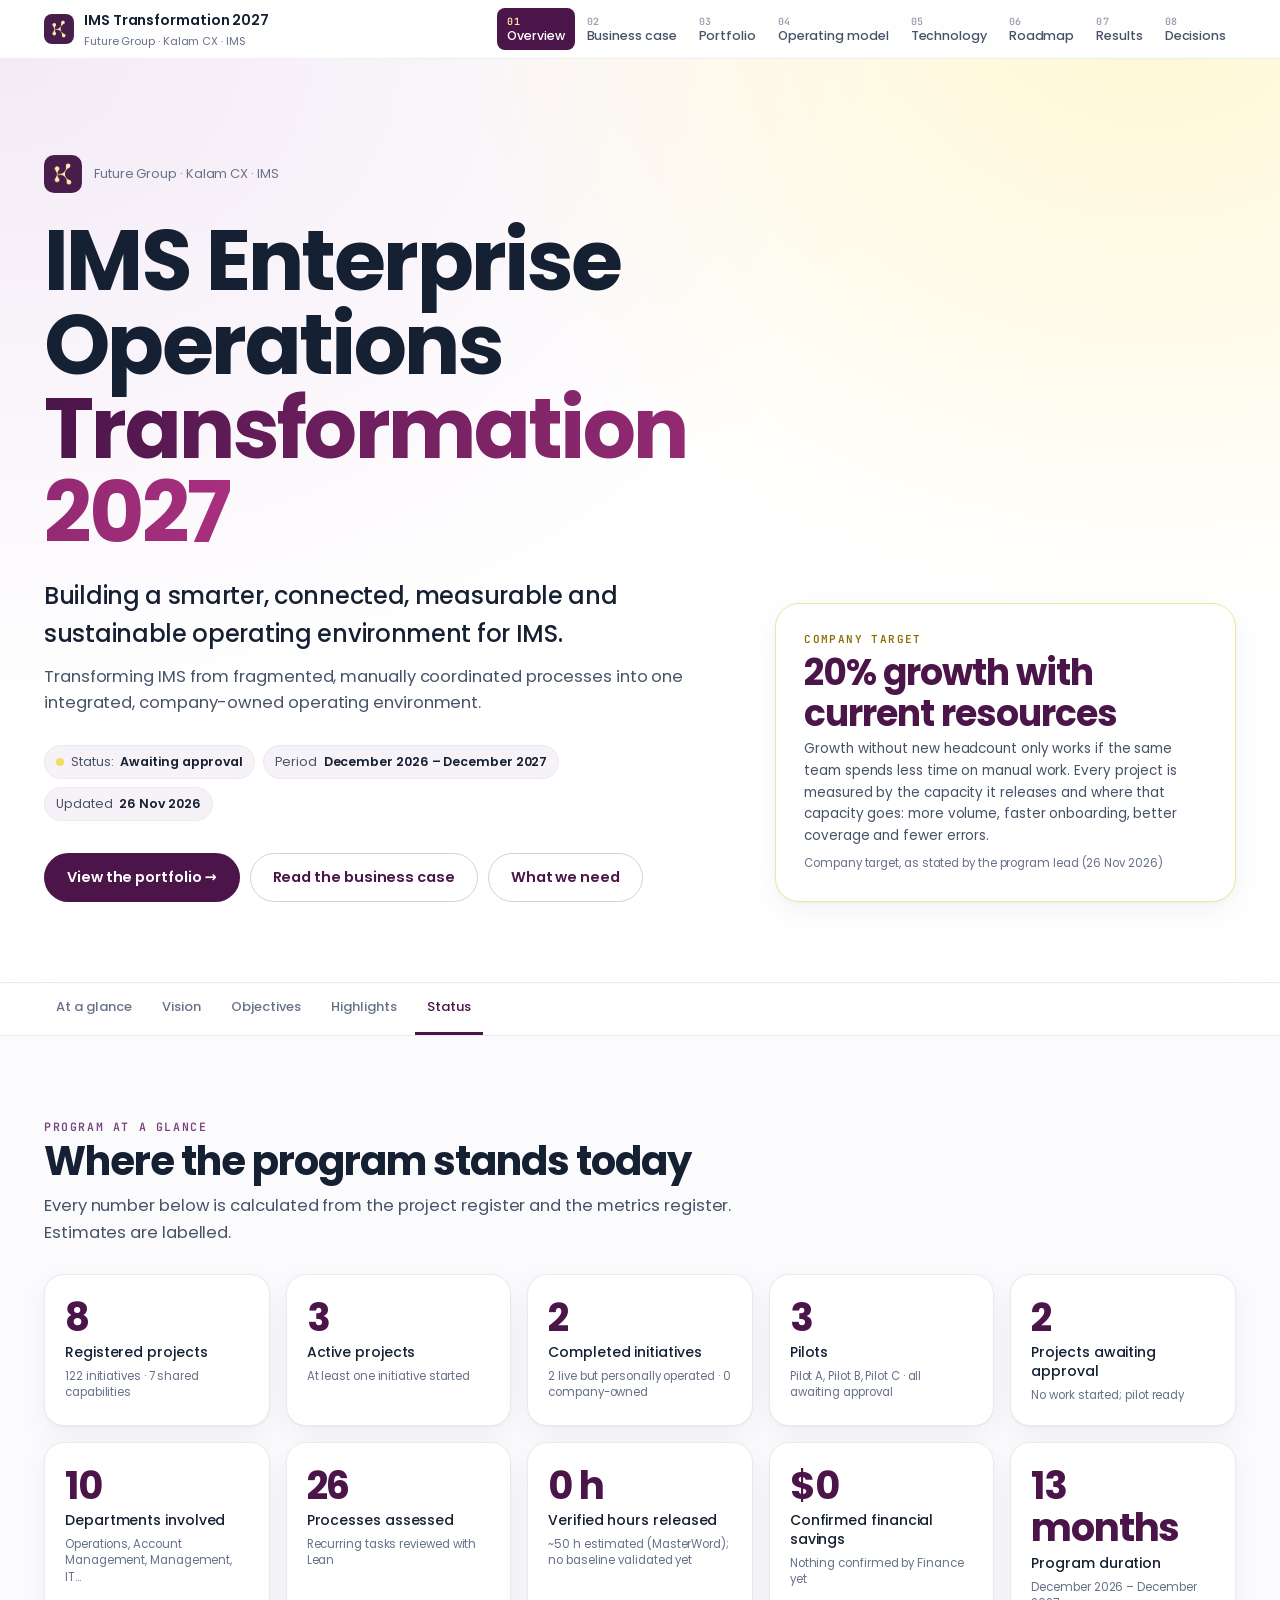
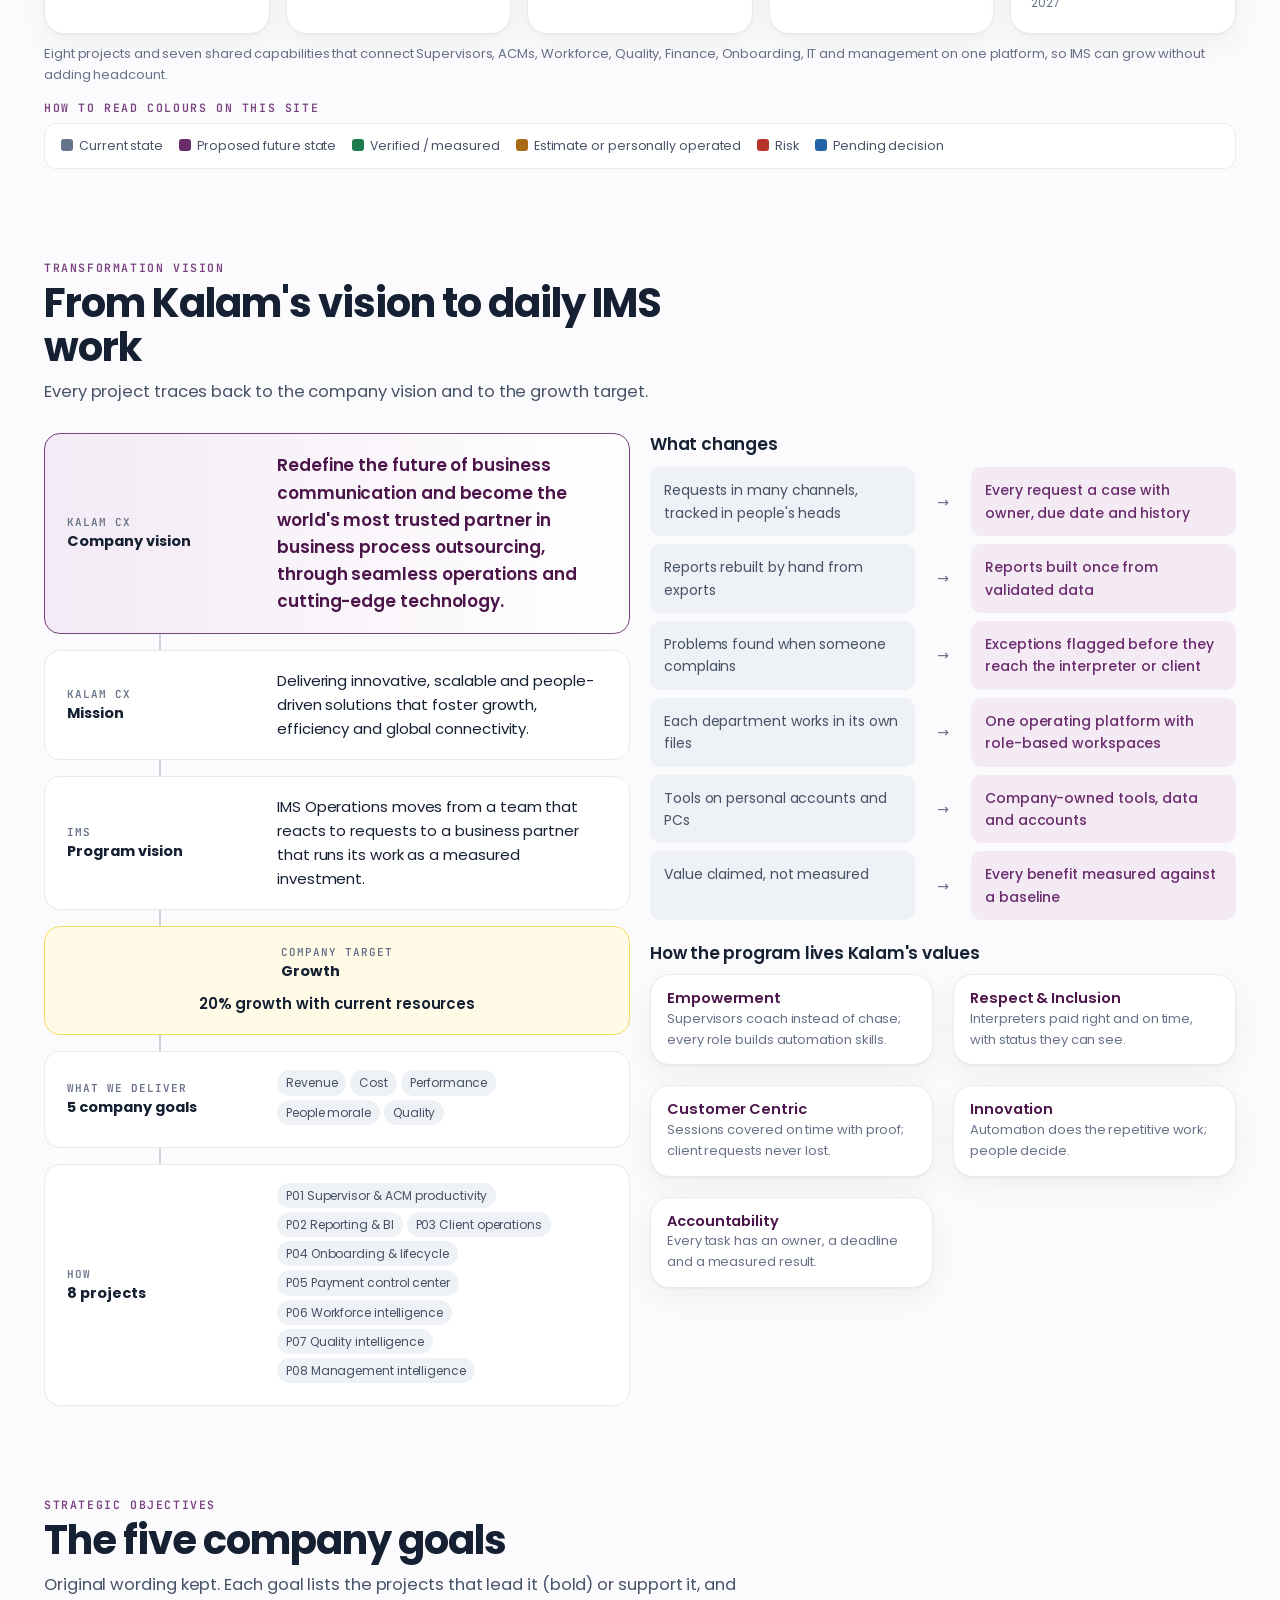
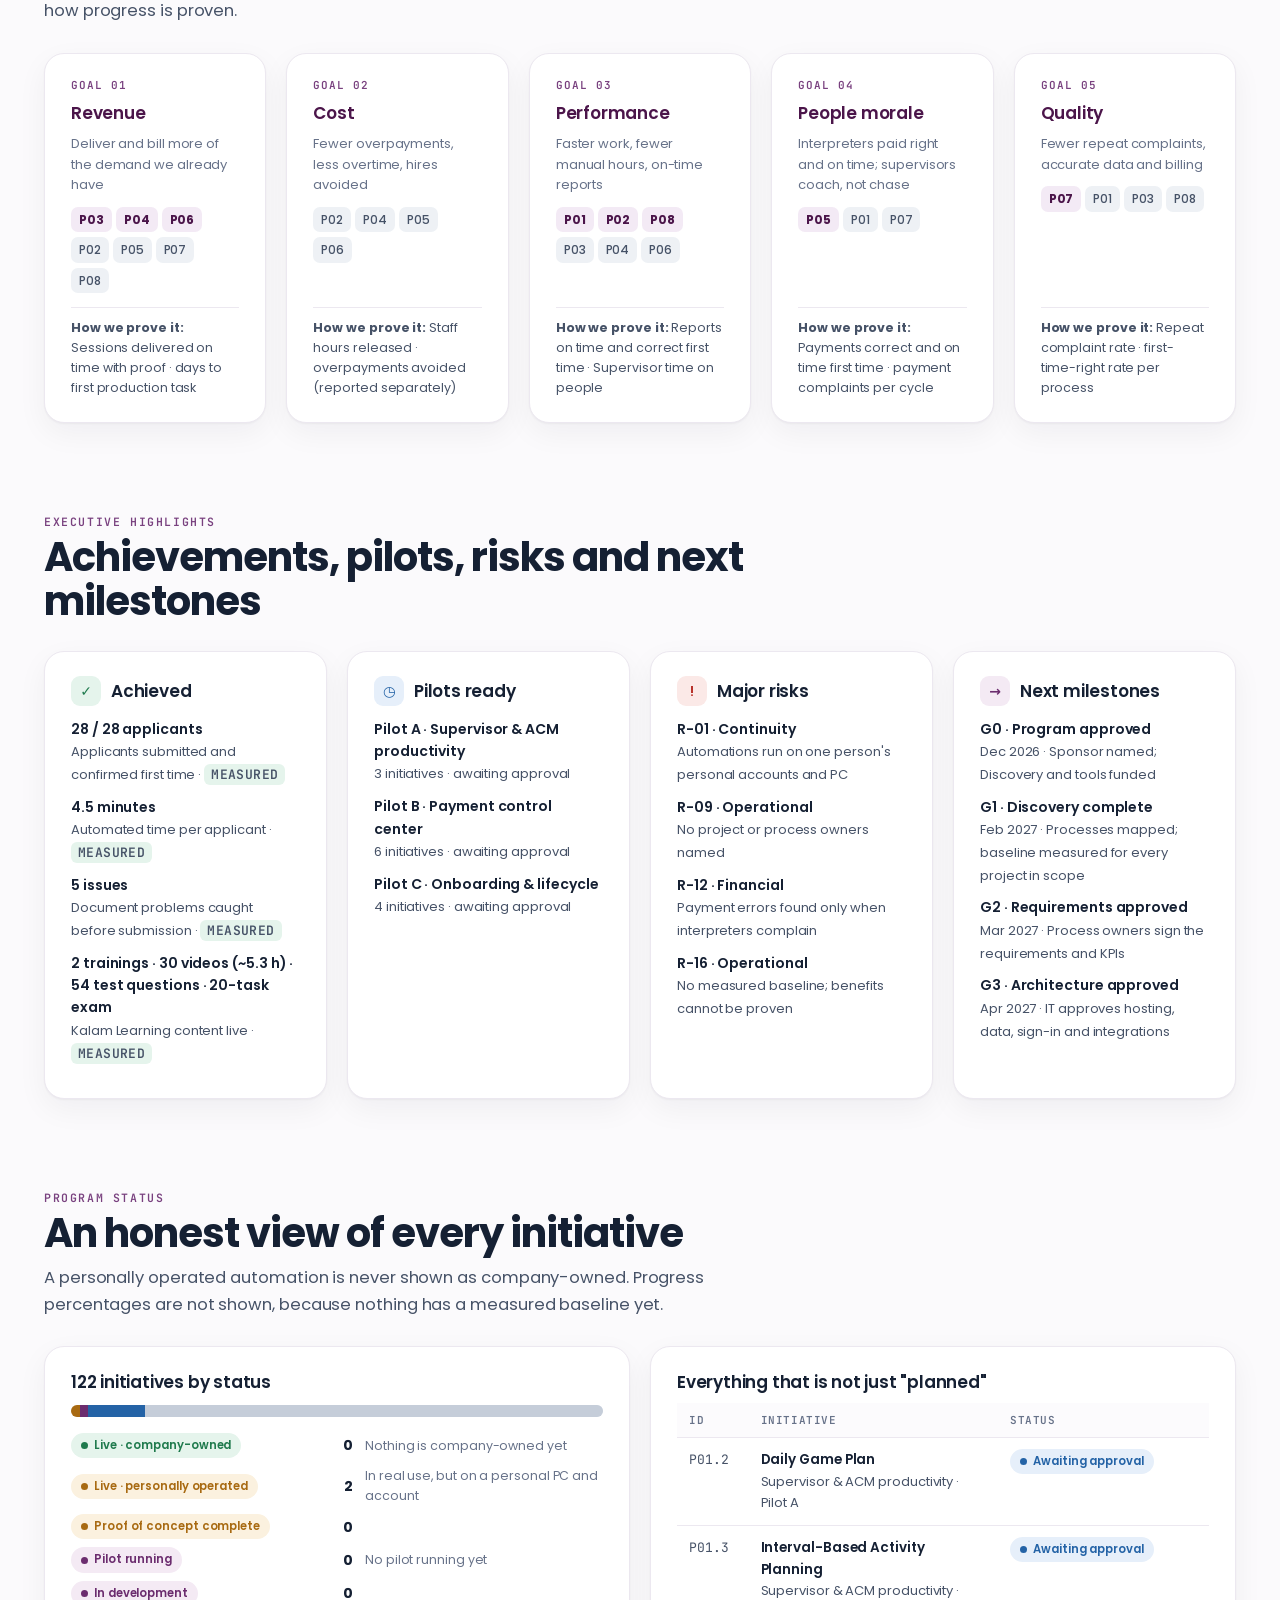
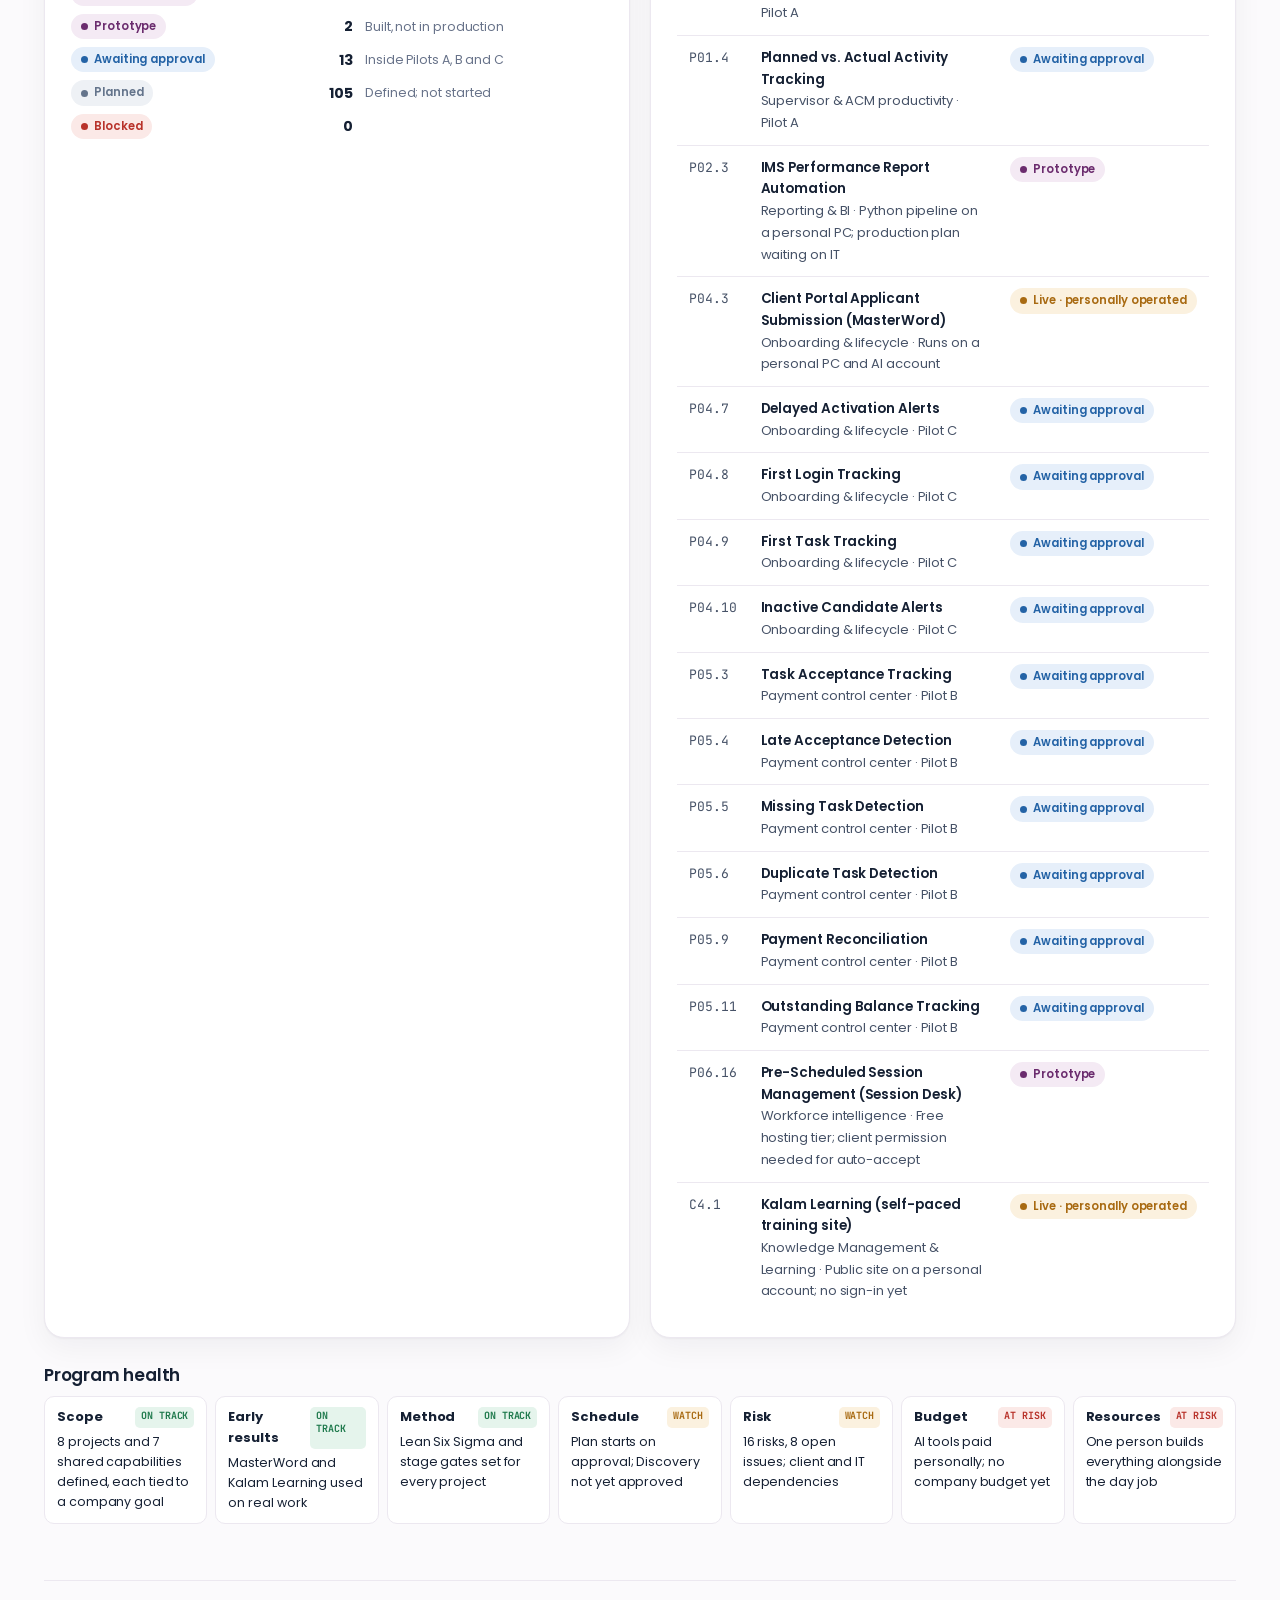
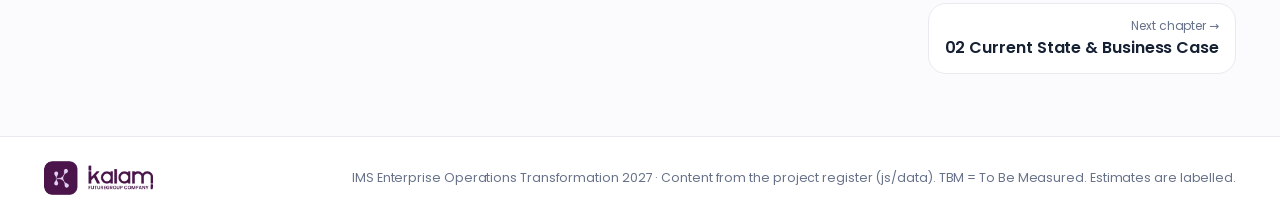
==== commit dce80c3f: "IMS program portal: 8-chapter enterprise transformation site with project register, project pages, o" ====
--- a/ims-program/index.html
+++ b/ims-program/index.html
@@ -2,949 +2,39 @@
 <html lang="en">
 <head>
 <meta charset="utf-8">
-<meta name="viewport" content="width=device-width, initial-scale=1">
-<title>IMS Program 2027</title>
-<meta name="robots" content="noindex, nofollow">
-<meta name="theme-color" content="#F7F3FA">
+<meta name="viewport" content="width=device-width,initial-scale=1">
+<meta name="robots" content="noindex,nofollow">
+<meta name="theme-color" content="#0F1C2E">
+<title>IMS Enterprise Operations Transformation 2027</title>
+<meta name="description" content="IMS Enterprise Operations Transformation 2027 · Future Group · Kalam CX · IMS. Program portal for management.">
+<link rel="icon" href="assets/mark.png">
 <link rel="preconnect" href="https://fonts.googleapis.com">
 <link rel="preconnect" href="https://fonts.gstatic.com" crossorigin>
-<link href="https://fonts.googleapis.com/css2?family=Poppins:wght@300;400;500;600;700;800&family=JetBrains+Mono:wght@500;700&display=swap" rel="stylesheet">
-<style>
-:root{
-  --bg:#F7F3FA; --bg2:#FFFFFF; --panel:#FFFFFF; --panel2:#F3ECF7;
-  --line:#E2D7EA; --line2:#CDB5DA;
-  --text:#1F1422; --soft:#463A4A; --dim:#64566B;
-  --yel:#79417F; --gold:#4B154A; --plum:#4B154A; --mid:#9B5BA3; --lilac:#5E3A9E; --pink:#A8307E;
-  --green:#17804D; --red:#B8304A; --amber:#9A5A00;
-  --r:20px;
-}
-*{box-sizing:border-box;margin:0;padding:0}
-html{scroll-behavior:smooth;scroll-padding-top:74px;background:var(--bg)}
-body{font-family:Poppins,system-ui,sans-serif;background:var(--bg);color:var(--text);font-size:16px;line-height:1.6;-webkit-font-smoothing:antialiased;overflow-x:hidden}
-body:before{content:"";position:fixed;inset:0;pointer-events:none;z-index:0;background:radial-gradient(900px 500px at 90% -10%,rgba(252,239,165,.45),transparent 60%),radial-gradient(800px 600px at -10% 20%,rgba(155,91,163,.10),transparent 60%)}
-body:after{content:none}
-main,header,footer,nav{position:relative;z-index:1}
-img{max-width:100%;display:block}
-.wrap{max-width:1260px;margin:0 auto;padding:0 24px}
-h1,h2,h3,h4{letter-spacing:-.5px;line-height:1.15}
-.mono{font-family:"JetBrains Mono",ui-monospace,monospace}
-.eyebrow{font:700 13px/1 "JetBrains Mono",monospace;letter-spacing:2.5px;text-transform:uppercase;color:var(--yel);display:inline-flex;align-items:center;gap:10px}
-.eyebrow:before{content:"";width:22px;height:1px;background:var(--yel);opacity:.7}
-.grad{background:linear-gradient(92deg,#4B154A 0%,#79417F 45%,#A8307E 100%);-webkit-background-clip:text;background-clip:text;color:transparent}
-.muted{color:var(--soft)} .dim{color:var(--dim)}
-.nav{position:sticky;top:0;z-index:60;background:rgba(75,21,74,.92);backdrop-filter:blur(14px) saturate(140%);-webkit-backdrop-filter:blur(14px) saturate(140%);border-bottom:1px solid var(--line)}
-.nav .wrap{display:flex;align-items:center;gap:18px;height:60px}
-.brand{display:flex;align-items:center;gap:10px;color:#fff;font-weight:700;font-size:14.5px;text-decoration:none;white-space:nowrap}
-.brand img{width:28px;height:28px}
-.brand small{font:600 11.5px "JetBrains Mono",monospace;color:var(--yel);border:1px solid var(--line2);padding:2px 6px;border-radius:6px;letter-spacing:1px}
-.links{display:flex;gap:2px;margin-left:auto;overflow-x:auto;scrollbar-width:none}
-.links::-webkit-scrollbar{display:none}
-.links a{color:var(--soft);text-decoration:none;font-size:13.5px;font-weight:500;padding:7px 11px;border-radius:99px;white-space:nowrap;transition:.2s}
-.links a:hover,.links a.on{color:var(--bg);background:var(--yel)}
-.hero{padding:70px 0 40px;position:relative}
-.hero-grid{display:grid;grid-template-columns:1.35fr 1fr;gap:40px;align-items:center}
-.hero h1{font-size:clamp(38px,5.6vw,72px);font-weight:800;letter-spacing:-2px;margin:18px 0 18px;line-height:1.02}
-.hero .lead{font-size:clamp(16px,1.5vw,19px);color:var(--soft);max-width:640px;font-weight:300}
-.hero .lead b{color:var(--text);font-weight:600}
-.chips{display:flex;gap:8px;flex-wrap:wrap;margin-top:24px}
-.chipx{font:600 13px "JetBrains Mono",monospace;padding:6px 11px;border-radius:8px;background:var(--panel2);border:1px solid var(--line);color:var(--soft)}
-.chipx b{color:var(--yel);font-weight:700}
-.live{display:inline-flex;align-items:center;gap:8px}
-.live:before{content:"";width:8px;height:8px;border-radius:50%;background:var(--green);box-shadow:0 0 0 0 rgba(23,128,77,.6);animation:pulse 2s infinite}
-@keyframes pulse{70%{box-shadow:0 0 0 10px rgba(23,128,77,0)}100%{box-shadow:0 0 0 0 rgba(23,128,77,0)}}
-.orbit{position:relative;aspect-ratio:1;max-width:440px;margin-left:auto;width:100%}
-.orbit .ring{position:absolute;inset:0;border-radius:50%;border:1px dashed rgba(121,65,127,.18)}
-.orbit .r2{inset:12%;border-style:solid;border-color:rgba(94,58,158,.16);animation:spin 60s linear infinite}
-.orbit .r3{inset:26%;border-color:rgba(168,48,126,.18);animation:spin 40s linear infinite reverse}
-.orbit .r1{animation:spin 90s linear infinite}
-@keyframes spin{to{transform:rotate(360deg)}}
-.orbit .dot{position:absolute;width:12px;height:12px;border-radius:50%;background:var(--yel);box-shadow:0 0 18px var(--yel);top:-6px;left:calc(50% - 6px)}
-.orbit .r2 .dot{background:var(--lilac);box-shadow:0 0 18px var(--lilac)}
-.orbit .r3 .dot{background:var(--pink);box-shadow:0 0 18px var(--pink);top:auto;bottom:-6px}
-.core{position:absolute;inset:36%;border-radius:50%;background:radial-gradient(circle at 35% 30%,#7A2D78,#2B0E2C 70%);box-shadow:0 0 80px rgba(155,91,163,.55),inset 0 0 30px rgba(121,65,127,.15);display:grid;place-items:center;text-align:center}
-.core b{font-size:clamp(30px,3.4vw,44px);font-weight:800;color:#FCEFA5;line-height:1}
-.core span{font:600 11.5px "JetBrains Mono",monospace;letter-spacing:1.5px;color:#F7F2FA;display:block;margin-top:6px}
-.sat{position:absolute;background:#fff;box-shadow:0 6px 18px rgba(75,21,74,.12);border:1px solid var(--line);border-radius:12px;padding:8px 11px;font-size:13px;backdrop-filter:blur(6px);white-space:nowrap}
-.sat b{display:block;font-size:15px;color:var(--yel)}
-.kpis{display:grid;grid-template-columns:repeat(5,1fr);gap:12px;margin-top:46px}
-.kpi{position:relative;background:var(--panel);border:1px solid var(--line);border-radius:18px;padding:18px 18px 16px;overflow:hidden}
-.kpi:after{content:"";position:absolute;left:0;right:0;top:0;height:1px;background:linear-gradient(90deg,transparent,var(--yel),transparent);opacity:.5}
-.kpi .v{font-size:clamp(28px,3vw,40px);font-weight:800;letter-spacing:-1px;line-height:1}
-.kpi .l{font-size:13.5px;color:var(--soft);margin-top:8px}
-.kpi .s{font:500 12px "JetBrains Mono",monospace;color:var(--dim);margin-top:6px}
-section{padding:84px 0 0}
-.sh{display:grid;grid-template-columns:1.2fr 1fr;align-items:end;gap:30px;margin-bottom:28px}
-.sh h2{font-size:clamp(28px,3.4vw,44px);font-weight:700;margin-top:14px;letter-spacing:-1.2px}
-.sh p{color:var(--soft);font-size:14.5px;font-weight:300}
-.panel{background:var(--panel);border:1px solid var(--line);border-radius:var(--r)}
-.glow{position:relative}
-.glow:before{content:"";position:absolute;inset:-1px;border-radius:inherit;padding:1px;background:linear-gradient(140deg,rgba(121,65,127,.55),rgba(168,48,126,.15) 40%,rgba(94,58,158,.08) 60%,rgba(121,65,127,.3));-webkit-mask:linear-gradient(#000 0 0) content-box,linear-gradient(#000 0 0);-webkit-mask-composite:xor;mask-composite:exclude;pointer-events:none}
-.grid{display:grid;gap:16px}
-.g2{grid-template-columns:1fr 1fr}
-.grid>*,.health>*,.spot>*,.charts>*{min-width:0}
-.note{font-size:13.5px;color:var(--dim);margin-top:12px;font-style:italic}
-.tag{display:inline-flex;align-items:center;gap:6px;font:700 12px "JetBrains Mono",monospace;letter-spacing:.5px;padding:4px 9px;border-radius:7px;white-space:nowrap;text-transform:uppercase}
-.tag:before{content:"";width:6px;height:6px;border-radius:50%;background:currentColor;box-shadow:0 0 8px currentColor}
-.st-prog{color:var(--yel);background:rgba(121,65,127,.1);border:1px solid rgba(121,65,127,.3)}
-.st-prop{color:var(--lilac);background:rgba(94,58,158,.1);border:1px solid rgba(94,58,158,.3)}
-.st-pilot{color:var(--pink);background:rgba(168,48,126,.08);border:1px solid rgba(168,48,126,.28)}
-.st-future{color:var(--soft);background:rgba(75,21,74,.04);border:1px solid var(--line)}
-.green{color:var(--green)}.red{color:var(--red)}
-.cascade{display:grid;gap:12px}
-.tier{display:grid;grid-template-columns:190px 1fr;gap:20px;align-items:center;padding:20px 24px}
-.tier .k{font:700 12.5px "JetBrains Mono",monospace;letter-spacing:2px;color:var(--dim)}
-.tier .k b{display:block;font-family:Poppins;font-size:15px;letter-spacing:0;color:var(--text);margin-top:4px}
-.tier .t{font-size:clamp(16px,1.7vw,21px);font-weight:500}
-.tier.vis .t{font-size:clamp(19px,2.2vw,28px);font-weight:600;line-height:1.3}
-.tier .pillrow{display:flex;gap:8px;flex-wrap:wrap}
-.tier .pillrow span{font-size:14px;font-weight:600;padding:8px 14px;border-radius:12px;background:var(--panel2);border:1px solid var(--line)}
-.tier .pillrow span i{font-style:normal;color:var(--yel);margin-right:6px;font-family:"JetBrains Mono"}
-.connector{height:18px;width:2px;margin:-6px 0 -6px 214px;background:linear-gradient(var(--yel),transparent)}
-.values{display:grid;grid-template-columns:repeat(5,1fr);gap:12px;margin-top:18px}
-.val{padding:18px}
-.val h4{font-size:15px;color:var(--yel)}
-.val p{font-size:13.5px;color:var(--soft);margin-top:6px}
-.four{display:grid;grid-template-columns:repeat(4,1fr);gap:14px}
-.col{padding:22px}
-.col h3{font-size:17px;display:flex;align-items:center;gap:10px}
-.col h3 .ic{width:30px;height:30px;border-radius:9px;display:grid;place-items:center;font-size:15px;font-weight:800}
-.c1 .ic{background:rgba(23,128,77,.12);color:var(--green)}.c2 .ic{background:rgba(154,90,0,.12);color:var(--amber)}.c3 .ic{background:rgba(184,48,74,.12);color:var(--red)}.c4 .ic{background:rgba(121,65,127,.12);color:var(--yel)}
-.col ul{list-style:none;margin-top:14px;display:grid;gap:11px}
-.col li{font-size:13.5px;color:var(--soft);padding-left:14px;position:relative}
-.col li:before{content:"";position:absolute;left:0;top:7px;width:5px;height:5px;border-radius:50%;background:currentColor;opacity:.5}
-.col li b{color:var(--text);font-weight:600;display:block;font-size:14px}
-.goal{display:grid;grid-template-columns:230px 1fr 1fr 1fr;overflow:hidden;margin-bottom:12px}
-.goal>div{padding:20px 22px;border-left:1px solid var(--line);font-size:14px;color:var(--soft)}
-.goal>div:first-child{border-left:0;background:linear-gradient(135deg,rgba(155,91,163,.25),rgba(75,21,74,.15))}
-.goal .gn{font:700 12.5px "JetBrains Mono",monospace;letter-spacing:2px;color:var(--yel)}
-.goal h3{font-size:22px;margin:8px 0 6px;color:#fff}
-.goal .gl{font:700 12px "JetBrains Mono",monospace;letter-spacing:1.5px;text-transform:uppercase;margin-bottom:8px;color:var(--dim)}
-.goal ul{list-style:none;display:grid;gap:7px}
-.goal li{padding-left:14px;position:relative}
-.goal li:before{content:"›";position:absolute;left:0;color:var(--lilac);font-weight:700}
-.goal .done li:before{content:"✓";color:var(--green);font-size:12.5px}
-.goal .prove{color:var(--text);font-weight:500}
-.health{display:grid;grid-template-columns:300px 1fr;gap:16px}
-.gauge{padding:26px;display:flex;flex-direction:column;align-items:center;justify-content:center;text-align:center}
-.hrow{display:grid;grid-template-columns:150px 90px 1fr;gap:14px;align-items:center;padding:14px 20px;border-bottom:1px solid var(--line);font-size:14px}
-.hrow:last-child{border-bottom:0}
-.hrow b{font-weight:600}
-.rag{font:700 12px "JetBrains Mono",monospace;padding:4px 9px;border-radius:7px;text-align:center}
-.rag.G{color:var(--green);background:rgba(23,128,77,.1)}.rag.A{color:var(--amber);background:rgba(154,90,0,.1)}.rag.R{color:var(--red);background:rgba(184,48,74,.1)}
-.hrow span.w{color:var(--soft)}
-.wbs{padding:26px;overflow-x:auto}
-.wbs-root{display:flex;justify-content:center;min-width:960px}
-.node{background:var(--panel2);border:1px solid var(--line);border-radius:12px;padding:10px 14px;font-size:13.5px;font-weight:600;text-align:center}
-.node.root{background:linear-gradient(135deg,#6A2A66,#2B0E2C);border-color:var(--line2);font-size:15px;padding:12px 22px;color:#FCEFA5}
-.wbs-l1{display:grid;grid-template-columns:repeat(5,1fr);gap:12px;margin-top:28px;position:relative;min-width:960px}
-.wbs-l1:before{content:"";position:absolute;top:-16px;left:10%;right:10%;height:1px;background:var(--line2)}
-.branch{position:relative}
-.branch:before{content:"";position:absolute;top:-16px;left:50%;width:1px;height:16px;background:var(--line2)}
-.branch>.node{color:var(--yel);border-color:var(--line2);margin-bottom:10px}
-.leaf{font-size:13px;color:var(--soft);background:rgba(75,21,74,.025);border:1px solid var(--line);border-radius:9px;padding:7px 10px;margin-top:6px;display:flex;justify-content:space-between;gap:6px}
-.leaf i{font-style:normal;font:600 11.5px "JetBrains Mono",monospace;color:var(--dim);white-space:nowrap}
-.gates{display:grid;grid-template-columns:repeat(5,1fr);position:relative;padding:28px 22px 22px}
-.gates:before{content:"";position:absolute;left:44px;right:44px;top:46px;height:2px;background:linear-gradient(90deg,var(--yel),var(--line) 18%)}
-.gate{position:relative;padding:0 10px}
-.gate .gd{width:38px;height:38px;border-radius:50%;display:grid;place-items:center;font:700 13.5px "JetBrains Mono",monospace;background:var(--bg2);border:2px solid var(--line);color:var(--soft);position:relative;z-index:1}
-.gate.now .gd{border-color:var(--yel);color:var(--bg);background:var(--yel);box-shadow:0 0 24px rgba(121,65,127,.5)}
-.gate h4{font-size:15px;margin-top:14px}
-.gate .when{font:600 12.5px "JetBrains Mono",monospace;color:var(--yel);margin-top:4px}
-.gate p{font-size:13.5px;color:var(--soft);margin-top:6px}
-.tbl{width:100%;border-collapse:collapse;font-size:13.5px}
-.tbl th{font:700 12px "JetBrains Mono",monospace;letter-spacing:1px;text-transform:uppercase;color:var(--dim);text-align:left;padding:12px;border-bottom:1px solid var(--line2);white-space:nowrap}
-.tbl td{padding:11px 12px;border-bottom:1px solid var(--line);color:var(--soft);vertical-align:top}
-.tbl td:first-child{color:var(--text);font-weight:600}
-.tbl tr:last-child td{border-bottom:0}
-.scroll{overflow-x:auto}
-.raci td.c{text-align:center;font:700 13.5px "JetBrains Mono",monospace}
-.R{color:var(--yel)}.Ac{color:var(--pink)}.Cc{color:var(--lilac)}.Ic{color:var(--dim)}
-.legend{display:flex;gap:16px;flex-wrap:wrap;font-size:13.5px;color:var(--soft);padding:12px 16px;border-top:1px solid var(--line)}
-.legend b{font-family:"JetBrains Mono"}
-.dm{display:grid;grid-template-columns:repeat(5,1fr);gap:4px;min-width:230px}
-.dm i{height:26px;border-radius:7px;display:grid;place-items:center;font:700 12px "JetBrains Mono",monospace;font-style:normal;background:rgba(75,21,74,.04);color:var(--dim);border:1px solid var(--line)}
-.dm i.d{background:rgba(23,128,77,.14);color:var(--green);border-color:rgba(23,128,77,.3)}
-.dm i.a{background:rgba(121,65,127,.16);color:var(--yel);border-color:rgba(121,65,127,.45);box-shadow:0 0 14px rgba(121,65,127,.2)}
-.cuts{display:grid;grid-template-columns:repeat(3,1fr);gap:16px}
-.cut{padding:22px}
-.cut h4{font-size:17px}
-.cut .big{display:flex;align-items:baseline;gap:10px;margin:14px 0 4px}
-.cut .big b{font-size:44px;font-weight:800;letter-spacing:-1.5px;line-height:1}
-.steps2{display:grid;gap:5px;margin-top:14px}
-.s2{display:grid;grid-template-columns:1fr auto;gap:8px;font-size:13.5px;padding:7px 10px;border-radius:9px;background:rgba(75,21,74,.03);border:1px solid var(--line)}
-.s2.cutx{color:var(--dim);background:rgba(184,48,74,.05);border-color:rgba(184,48,74,.18)}
-.s2.cutx span{text-decoration:line-through;text-decoration-color:rgba(184,48,74,.7)}
-.s2 em{font:700 11.5px "JetBrains Mono",monospace;font-style:normal}
-.s2.cutx em{color:var(--red)}
-.s2 em.k-va{color:var(--green)}.s2 em.k-bva{color:var(--amber)}
-.bar{display:grid;grid-template-columns:190px 1fr 30px;align-items:center;gap:12px;margin:10px 0;font-size:14px}
-.bar .t{height:12px;background:rgba(75,21,74,.05);border-radius:99px;overflow:hidden}
-.bar .f{height:100%;border-radius:99px;background:linear-gradient(90deg,var(--mid),var(--pink),var(--yel));width:0;transition:width 1.3s cubic-bezier(.2,.8,.2,1);box-shadow:0 0 12px rgba(168,48,126,.4)}
-.bar b{text-align:right;font-family:"JetBrains Mono";color:var(--yel)}
-.filters{display:flex;gap:8px;flex-wrap:wrap;margin-bottom:18px}
-.filters button{font:600 13.5px Poppins,sans-serif;border:1px solid var(--line);background:var(--panel);color:var(--soft);padding:8px 14px;border-radius:99px;cursor:pointer;transition:.2s}
-.filters button.on{background:var(--yel);color:var(--bg);border-color:var(--yel)}
-.filters button span{opacity:.6;margin-left:4px;font-family:"JetBrains Mono"}
-.pgrid{display:grid;grid-template-columns:repeat(auto-fill,minmax(350px,1fr));gap:16px}
-.proj{padding:22px;display:flex;flex-direction:column;cursor:pointer;transition:transform .25s,border-color .25s,background .25s;text-align:left;font:inherit;color:inherit;width:100%}
-.proj:hover{transform:translateY(-3px);border-color:var(--line2);background:var(--panel2)}
-.proj .top{display:flex;justify-content:space-between;align-items:center;gap:10px}
-.proj .id{font:700 12.5px "JetBrains Mono",monospace;color:var(--dim);letter-spacing:1px}
-.proj h3{font-size:18.5px;margin:12px 0 6px}
-.proj .pain-l{font-size:13.5px;color:var(--soft);min-height:38px}
-.stage{margin:16px 0 4px}
-.steps{display:flex;gap:4px}
-.steps i{flex:1;height:5px;border-radius:99px;background:rgba(75,21,74,.07)}
-.steps i.on{background:linear-gradient(90deg,var(--mid),var(--yel));box-shadow:0 0 10px rgba(121,65,127,.25)}
-.stage .lbl{display:flex;justify-content:space-between;font:600 12px "JetBrains Mono",monospace;margin-top:7px;color:var(--dim);text-transform:uppercase;letter-spacing:.5px}
-.stage .lbl b{color:var(--yel)}
-.kv{display:grid;grid-template-columns:auto 1fr;gap:5px 12px;font-size:13.5px;margin-top:14px;border-top:1px dashed var(--line);padding-top:12px}
-.kv dt{color:var(--dim);font-family:"JetBrains Mono";font-size:12px;text-transform:uppercase;letter-spacing:.5px;padding-top:2px}
-.kv dd{color:var(--soft)}
-.kv dd.warn{color:var(--red)}
-.ptags{display:flex;gap:6px;margin-top:12px;flex-wrap:wrap}
-.ptag{font-size:12px;font-weight:600;padding:3px 9px;border-radius:7px;background:rgba(75,21,74,.04);color:var(--soft);border:1px solid var(--line)}
-.ptag.main{background:rgba(121,65,127,.12);color:var(--yel);border-color:rgba(121,65,127,.3)}
-.more{margin-top:auto;padding-top:14px;font-size:13.5px;font-weight:600;color:var(--lilac)}
-.modal{position:fixed;inset:0;background:rgba(43,14,44,.55);backdrop-filter:blur(8px);display:none;align-items:flex-start;justify-content:center;z-index:100;padding:40px 16px;overflow:auto}
-.modal.open{display:flex}
-.sheet{background:#fff;border:1px solid var(--line2);border-radius:24px;max-width:900px;width:100%;overflow:hidden;box-shadow:0 30px 100px rgba(43,14,44,.35),0 0 60px rgba(155,91,163,.25)}
-.sheet .hd{background:linear-gradient(135deg,#F3ECF7,#FFFFFF);padding:28px 30px;border-bottom:1px solid var(--line)}
-.sheet .hd h3{font-size:28px;margin:12px 0 6px}
-.sheet .hd p{color:var(--soft);font-size:15px}
-.sheet .bd{padding:26px 30px 30px}
-.x{float:right;background:rgba(75,21,74,.08);border:1px solid var(--line);color:#fff;width:36px;height:36px;border-radius:50%;font-size:20px;cursor:pointer}
-td.b{color:#A32638!important;background:rgba(184,48,74,.06)}
-td.a{color:#17683F!important;background:rgba(23,128,77,.06)}
-.tbm{color:var(--dim);font-style:italic}
-.gantt{padding:22px;overflow-x:auto}
-.gt{min-width:940px;display:grid;grid-template-columns:250px 1fr}
-.months{display:grid;grid-template-columns:repeat(13,1fr);gap:3px;margin-bottom:8px}
-.months div{font:700 12px "JetBrains Mono",monospace;text-align:center;padding:7px 0;border-radius:8px;background:rgba(75,21,74,.05);color:var(--soft);border:1px solid var(--line)}
-.months div.y26{color:var(--yel);border-color:var(--line2)}
-.gname{font-size:13.5px;font-weight:500;padding:9px 10px 9px 0;display:flex;align-items:center;border-top:1px solid var(--line)}
-.glane{position:relative;border-top:1px solid var(--line);height:42px;background:repeating-linear-gradient(90deg,transparent 0,transparent calc(100%/13 - 1px),rgba(75,21,74,.035) calc(100%/13 - 1px),rgba(75,21,74,.035) calc(100%/13))}
-.gbar{position:absolute;top:9px;height:24px;border-radius:8px;font:700 12px "JetBrains Mono",monospace;display:flex;align-items:center;padding:0 10px;white-space:nowrap;overflow:hidden;transform-origin:left;animation:grow 1.2s cubic-bezier(.2,.8,.2,1) both}
-@keyframes grow{from{transform:scaleX(0)}}
-.gb-dec{background:var(--yel);color:var(--bg)}
-.gb-prog{background:linear-gradient(90deg,var(--gold),var(--yel));color:var(--bg)}
-.gb-mid{background:var(--mid);color:#fff}
-.gb-prop{background:rgba(94,58,158,.25);color:var(--lilac);border:1px solid rgba(94,58,158,.4)}
-.gb-pilot{background:linear-gradient(90deg,#8E2E7E,var(--pink));color:#fff}
-.gb-dark{background:#4B154A;color:#fff}
-.gb-fut{background:rgba(75,21,74,.08);color:var(--soft);border:1px dashed var(--line2)}
-.today{position:absolute;top:-6px;bottom:-6px;width:2px;background:var(--red);box-shadow:0 0 12px var(--red);z-index:2}
-.spot{display:grid;grid-template-columns:1.25fr 1fr;gap:16px}
-.vs{padding:26px}
-.vsrow{margin:20px 0}
-.vsrow .lab{display:flex;justify-content:space-between;font-size:14px;margin-bottom:8px;color:var(--soft)}
-.vsrow .lab b{font-size:18px;font-family:"JetBrains Mono"}
-.track{height:30px;border-radius:10px;background:rgba(75,21,74,.05);overflow:hidden}
-.track .f{height:100%;border-radius:10px;width:0;transition:width 1.4s cubic-bezier(.2,.8,.2,1);display:flex;align-items:center;padding-left:12px;font-size:13px;font-weight:700;white-space:nowrap}
-.f.before{background:linear-gradient(90deg,#7A1F2F,var(--red));color:#fff}
-.f.after{background:linear-gradient(90deg,#1E7B45,var(--green));box-shadow:0 0 16px rgba(23,128,77,.5)}
-.big3{display:grid;grid-template-columns:repeat(3,1fr);gap:10px;margin-top:22px}
-.big3 div{background:rgba(75,21,74,.04);border:1px solid var(--line);border-radius:14px;padding:14px}
-.big3 b{display:block;font-size:26px;font-weight:800;color:var(--yel);letter-spacing:-.5px}
-.big3 span{font-size:13px;color:var(--soft)}
-.flow{display:flex;gap:10px;align-items:stretch;margin-top:14px}
-.flow .s{flex:1;background:rgba(75,21,74,.03);border:1px solid var(--line);border-radius:12px;padding:12px;font-size:13px;color:var(--soft);position:relative}
-.flow .s b{display:block;font-size:13.5px;color:var(--text);margin-bottom:3px}
-.flow .s em{display:block;font:700 12px "JetBrains Mono",monospace;font-style:normal;margin-top:6px;color:var(--lilac)}
-.flow .s.bad{background:rgba(184,48,74,.07);border-color:rgba(184,48,74,.3)}.flow .s.bad em{color:var(--red)}
-.flow .s.hi{background:rgba(121,65,127,.1);border-color:rgba(121,65,127,.45)}.flow .s.hi em{color:var(--yel)}
-.flow .s:not(:last-child):after{content:"→";position:absolute;right:-11px;top:50%;transform:translateY(-50%);color:var(--yel);font-size:13.5px;z-index:1}
-.vflow{flex-direction:column}.vflow .s:after{display:none}
-.shots{display:grid;grid-template-columns:1fr 1fr;gap:16px;margin-top:16px}
-.shot{padding:14px}
-.shot img{border-radius:12px;border:1px solid var(--line);cursor:zoom-in}
-.shot h4{font-size:15px;margin:12px 4px 4px}
-.flags{display:flex;gap:6px;flex-wrap:wrap;margin:8px 4px 4px}
-.flag{font-size:12.5px;font-weight:600;padding:4px 9px;border-radius:7px}
-.flag.r{background:rgba(184,48,74,.1);color:#A32638}.flag.y{background:rgba(154,90,0,.1);color:var(--amber)}.flag.g{background:rgba(23,128,77,.1);color:var(--green)}
-.toggle{display:inline-flex;background:var(--panel2);border:1px solid var(--line);border-radius:99px;padding:4px;margin-bottom:16px}
-.toggle button{font:600 14px Poppins,sans-serif;border:0;background:transparent;color:var(--soft);padding:8px 18px;border-radius:99px;cursor:pointer}
-.toggle button.on{background:var(--yel);color:var(--bg)}
-.tl{position:relative;display:grid;grid-template-columns:repeat(6,1fr);gap:10px;padding-top:26px}
-.tl:before{content:"";position:absolute;left:8px;right:8px;top:9px;height:2px;background:linear-gradient(90deg,var(--mid),var(--yel))}
-.tl div{position:relative;font-size:13.5px;color:var(--soft)}
-.tl div:before{content:"";position:absolute;top:-23px;left:0;width:14px;height:14px;border-radius:50%;background:var(--bg);border:2px solid var(--yel)}
-.tl div.red:before{border-color:var(--red);background:var(--red);box-shadow:0 0 12px var(--red)}
-.tl b{display:block;font:700 14px "JetBrains Mono",monospace;color:var(--yel)}
-.tl div.red b{color:var(--red)}
-.pp{display:grid;grid-template-columns:repeat(5,1fr);gap:10px;margin-top:20px}
-.pp .c{border-radius:14px;padding:14px;font-size:13.5px;color:var(--soft)}
-.pp .c h4{font-size:14.5px;margin-bottom:6px;color:var(--text)}
-.pp .bad{background:rgba(184,48,74,.06);border:1px solid rgba(184,48,74,.25)}
-.pp .good{background:rgba(23,128,77,.06);border:1px solid rgba(23,128,77,.25)}
-.pp .found{display:block;margin-top:10px;font-weight:700}
-.pp .bad .found{color:#A32638}.pp .good .found{color:var(--green)}
-.stack{display:grid;gap:10px}
-.layer{display:grid;grid-template-columns:220px 1fr 1fr;overflow:hidden}
-.layer>div{padding:14px 18px;font-size:13.5px;color:var(--soft);border-left:1px solid var(--line)}
-.layer>div:first-child{border-left:0;color:var(--text);font-weight:600}
-.layer .today2{background:rgba(184,48,74,.05)}
-.layer .future2{background:rgba(23,128,77,.05);color:#17683F}
-.layer.h>div{font:700 12px "JetBrains Mono",monospace;letter-spacing:1px;text-transform:uppercase;color:var(--dim);background:transparent;padding-bottom:4px}
-.handover{display:grid;grid-template-columns:repeat(3,1fr);gap:12px}
-.ho{padding:18px}
-.ho .num{font:700 13.5px "JetBrains Mono",monospace;color:var(--yel);display:block;margin-bottom:8px}
-.ho h4{font-size:14.5px}
-.ho p{font-size:13.5px;color:var(--soft);margin-top:4px}
-.costgrid{display:grid;grid-template-columns:repeat(4,1fr);gap:12px}
-.cg{padding:18px}
-.cg .k{font:700 12px "JetBrains Mono",monospace;letter-spacing:1px;color:var(--dim);text-transform:uppercase}
-.cg h4{font-size:15px;margin:8px 0 6px}
-.cg p{font-size:13.5px;color:var(--soft)}
-.cg .amt{margin-top:12px}
-.ph{color:var(--lilac);border:1px dashed rgba(94,58,158,.45);padding:1px 7px;border-radius:6px;font-size:13px;font-family:"JetBrains Mono"}
-.personal{color:#A32638!important;font-weight:700}
-.issue{display:grid;grid-template-columns:56px 1fr auto;gap:14px;padding:14px 20px;border-bottom:1px solid var(--line)}
-.issue:last-child{border-bottom:0}
-.issue .iid{font:700 13px "JetBrains Mono",monospace;color:var(--dim);padding-top:2px}
-.issue h4{font-size:14.5px}
-.issue p{font-size:13.5px;color:var(--soft);margin-top:3px}
-.issue p b{color:var(--text);font-weight:600}
-.ist{font:700 11.5px "JetBrains Mono",monospace;padding:4px 9px;border-radius:7px;background:rgba(184,48,74,.1);color:var(--red);height:max-content}
-.decisions{display:grid;grid-template-columns:repeat(5,1fr);gap:12px;margin-top:24px}
-.dec{padding:20px}
-.dec .n{font:800 34px "JetBrains Mono",monospace;line-height:1}
-.dec h4{font-size:15.5px;margin-top:12px}
-.dec p{font-size:13.5px;color:var(--soft);margin-top:6px}
-.final{padding:44px;border-radius:28px;background:radial-gradient(ellipse at 85% 0%,rgba(155,91,163,.45),transparent 60%),radial-gradient(ellipse at 0% 100%,rgba(121,65,127,.1),transparent 50%),rgba(75,21,74,.03);border:1px solid var(--line2)}
-.final h2{font-size:clamp(30px,4vw,52px);font-weight:800;letter-spacing:-1.5px;margin-top:14px}
-footer{padding:60px 0;color:var(--dim);font-size:13.5px}
-footer .wrap{display:flex;justify-content:space-between;align-items:center;gap:20px;flex-wrap:wrap;border-top:1px solid var(--line);padding-top:26px}
-footer img{height:44px;width:auto;background:#fff;border-radius:10px;padding:6px 10px}
-.lightbox{position:fixed;inset:0;background:rgba(5,1,8,.92);display:none;align-items:center;justify-content:center;z-index:120;padding:20px;cursor:zoom-out}
-.lightbox.open{display:flex}
-.lightbox img{max-height:92vh;border-radius:12px}
-.reveal{opacity:0;transform:translateY(18px);transition:opacity .8s ease,transform .8s cubic-bezier(.2,.8,.2,1)}
-.reveal.in{opacity:1;transform:none}
-
-/* process charts */
-.charts{display:grid;grid-template-columns:1fr 1fr;gap:16px}
-.chart{padding:24px}
-.chart h4{font-size:17px;margin:10px 0 4px}
-.chart .sub{font-size:13.5px;color:var(--soft)}
-.sbar{margin-top:18px}
-.sbar .lab{display:flex;justify-content:space-between;align-items:baseline;font-size:13.5px;color:var(--soft);margin-bottom:7px}
-.sbar .lab b{font:700 17px "JetBrains Mono",monospace}
-.stk{display:flex;height:38px;border-radius:10px;overflow:hidden;background:rgba(75,21,74,.04);gap:2px}
-.stk span{display:flex;align-items:center;justify-content:center;font:700 11.5px "JetBrains Mono",monospace;color:#fff;white-space:nowrap;overflow:hidden;transform-origin:left;transform:scaleX(0);transition:transform 1.2s cubic-bezier(.2,.8,.2,1)}
-.in .stk span{transform:scaleX(1)}
-.seg1{background:#7A1F2F}.seg2{background:#9E2A3F}.seg3{background:#C23A50}.seg4{background:#E04E63}.seg5{background:#FF6B7A}
-.segA{background:linear-gradient(90deg,#1E7B45,var(--green));color:#062!important}
-.segH{background:var(--yel);color:var(--bg)!important}
-.keys{display:flex;flex-wrap:wrap;gap:6px 14px;margin-top:12px;font-size:12.5px;color:var(--soft)}
-.keys i{display:inline-block;width:9px;height:9px;border-radius:3px;margin-right:5px;vertical-align:-1px}
-.axis{position:relative;height:150px;margin-top:26px}
-.axis .ln{position:absolute;left:0;right:0;top:64px;height:2px;background:rgba(75,21,74,.12)}
-.axis .tk{position:absolute;top:70px;font:600 11.5px "JetBrains Mono",monospace;color:var(--dim);transform:translateX(-50%)}
-.axis .rng{position:absolute;height:14px;border-radius:7px;top:20px}
-.axis .rng.bad{background:linear-gradient(90deg,rgba(184,48,74,.35),var(--red));box-shadow:0 0 14px rgba(184,48,74,.4)}
-.axis .rng.good{background:var(--green);box-shadow:0 0 14px rgba(23,128,77,.5);top:96px;width:10px}
-.axis .lbl{position:absolute;font-size:13px;right:0;line-height:1.35}
-.axis{overflow:hidden}
-.cols{display:flex;align-items:flex-end;gap:22px;height:200px;margin-top:22px;padding:0 6px;border-bottom:1px solid var(--line)}
-.cpair{flex:1;display:flex;align-items:flex-end;gap:6px;height:100%;position:relative}
-.cpair .c{flex:1;border-radius:8px 8px 0 0;position:relative;transform-origin:bottom;transform:scaleY(0);transition:transform 1.2s cubic-bezier(.2,.8,.2,1)}
-.in .cpair .c{transform:scaleY(1)}
-.cpair .c.b{background:linear-gradient(#FF6B7A,#7A1F2F)}
-.cpair .c.a{background:linear-gradient(var(--green),#1E7B45)}
-.cpair .c em{position:absolute;top:-20px;left:0;right:0;text-align:center;font:700 13.5px "JetBrains Mono",monospace;font-style:normal;color:var(--text)}
-.clab{display:flex;gap:22px;padding:8px 6px 0}
-.clab div{flex:1;text-align:center;font-size:13px;color:var(--soft)}
-.axis2{margin-top:26px}
-.arow{margin-bottom:22px}
-.alab{font-size:13.5px;font-weight:600;margin-bottom:8px}
-.atrack{position:relative;height:16px;border-radius:8px;background:rgba(75,21,74,.05)}
-.abad{position:absolute;top:0;bottom:0;border-radius:8px;background:linear-gradient(90deg,rgba(184,48,74,.35),var(--red));box-shadow:0 0 14px rgba(184,48,74,.4)}
-.agood{position:absolute;top:0;bottom:0;width:12px;border-radius:8px;background:var(--green);box-shadow:0 0 16px rgba(23,128,77,.7)}
-.aticks{position:relative;height:18px;border-top:1px solid var(--line);margin-top:4px}
-.aticks span{position:absolute;top:4px;transform:translateX(-50%);font:600 11.5px "JetBrains Mono",monospace;color:var(--dim)}
-.aticks span:first-child{transform:none}.aticks span:last-child{transform:translateX(-100%)}
-@media (max-width:1100px){.charts{grid-template-columns:1fr}}
-@media (max-width:1100px){
-  .hero-grid{grid-template-columns:1fr}.orbit{max-width:340px;margin:0 auto}
-  .kpis{grid-template-columns:repeat(3,1fr)}
-  .four,.costgrid{grid-template-columns:1fr 1fr}
-  .values,.decisions,.pp{grid-template-columns:1fr 1fr}
-  .spot,.g2,.health,.sh{grid-template-columns:1fr}
-  .cuts,.handover{grid-template-columns:1fr 1fr}
-  .goal{grid-template-columns:1fr 1fr}.goal>div:first-child{grid-column:1/-1}
-  .gates{grid-template-columns:repeat(5,minmax(160px,1fr));overflow-x:auto}
-  .lssgrid{grid-template-columns:1fr!important}
-}
-@media (max-width:640px){
-  .wrap{padding:0 16px}
-  .brand span{display:none}
-  .hero{padding:44px 0 20px}
-  .sat{display:none}
-  .kpis{grid-template-columns:1fr 1fr}.kpi:last-child{grid-column:1/-1}
-  .four,.values,.decisions,.pp,.shots,.cuts,.handover,.costgrid,.big3{grid-template-columns:1fr}
-  .goal{grid-template-columns:1fr}.goal>div{border-left:0;border-top:1px solid var(--line)}
-  .tier{grid-template-columns:1fr;gap:8px}.connector{margin-left:24px}
-  .pgrid{grid-template-columns:1fr}
-  .bar{grid-template-columns:110px 1fr 24px;font-size:13.5px}
-  .flow{flex-direction:column}.flow .s:not(:last-child):after{content:"↓";right:auto;left:50%;top:auto;bottom:-14px;transform:translateX(-50%)}
-  .tl{grid-template-columns:1fr 1fr;row-gap:34px}.tl:before{display:none}
-  .hrow{grid-template-columns:1fr auto;padding:12px 14px}.hrow span.w{grid-column:1/-1}
-  .layer{grid-template-columns:1fr}.layer>div{border-left:0;border-top:1px solid var(--line)}.layer.h{display:none}
-  .layer .today2:before{content:"TODAY · ";font:700 11.5px "JetBrains Mono";color:var(--red)}
-  .layer .future2:before{content:"COMPANY-OWNED · ";font:700 11.5px "JetBrains Mono";color:var(--green)}
-  section{padding:64px 0 0}
-  .final{padding:26px}
-  .sheet .hd,.sheet .bd{padding:22px 18px}
-}
-@media (prefers-reduced-motion:reduce){*{animation:none!important;transition:none!important;scroll-behavior:auto!important}.reveal{opacity:1;transform:none}}
-
-/* light theme: nav + readability */
-.nav{background:#4B154A!important;border-bottom:0}
-.brand{color:#fff}
-.brand small{color:#FCEFA5;border-color:rgba(252,239,165,.5);margin-right:10px}
-.links a{color:#EBDDF0}
-.links a:hover,.links a.on{color:#4B154A;background:#FCEFA5}
-.goal h3{color:#4B154A}
-.goal>div:first-child{background:#F1E7F5}
-.x{color:#4B154A}
-.map{padding:10px 0 30px}
-.map h2{font-size:22px;margin:0 0 4px;color:#4B154A}
-.map p.sub{color:var(--soft);margin-bottom:16px}
-.mapgrid{display:grid;grid-template-columns:repeat(4,1fr);gap:14px}
-.mapcol{background:#fff;border:1px solid var(--line);border-radius:18px;padding:16px 18px}
-.mapcol h4{font-size:15px;color:#4B154A;margin-bottom:2px}
-.mapcol .q{font-size:13.5px;color:var(--dim);margin-bottom:10px}
-.mapcol a{display:flex;gap:10px;align-items:center;text-decoration:none;color:var(--text);font-weight:600;font-size:14.5px;padding:8px 10px;border-radius:10px;border:1px solid transparent}
-.mapcol a:hover{background:#FCEFA5;border-color:#F0DC72}
-.mapcol a b{font:700 12px "JetBrains Mono",monospace;color:#fff;background:#79417F;border-radius:6px;padding:3px 6px;min-width:28px;text-align:center}
-.totop{position:fixed;right:18px;bottom:18px;z-index:70;background:#4B154A;color:#FCEFA5;text-decoration:none;font-weight:600;font-size:13.5px;padding:10px 14px;border-radius:99px;box-shadow:0 8px 24px rgba(75,21,74,.3)}
-@media(max-width:900px){.mapgrid{grid-template-columns:1fr 1fr}}
-@media(max-width:560px){.mapgrid{grid-template-columns:1fr}}
-</style>
+<link href="https://fonts.googleapis.com/css2?family=Poppins:wght@400;500;600;700&family=JetBrains+Mono:wght@500;600;700&display=swap" rel="stylesheet">
+<link rel="stylesheet" href="css/app.css">
 </head>
 <body>
+<header class="top"><div class="wrap">
+  <a class="brand" href="#/overview"><img src="assets/mark.png" alt="Kalam"><span><b>IMS Transformation 2027</b><small>Future Group · Kalam CX · IMS</small></span></a>
+  <nav class="chapnav" id="chapnav" aria-label="Chapters"></nav>
+  <button class="menubtn" id="menubtn" aria-expanded="false" aria-controls="drawer">☰ Chapters</button>
+</div></header>
+<div class="drawer" id="drawer"><nav aria-label="Chapters"></nav></div>
 
-<nav class="nav"><div class="wrap">
-  <a class="brand" href="#top"><img src="assets/mark.png" alt="Kalam"><span>IMS Program 2027</span><small>LIVE</small></a>
-  <div class="links" id="links">
-    <a href="#vision">01 Vision</a><a href="#stand">02 Status</a><a href="#goals">03 Goals</a><a href="#pm">04 Program</a><a href="#lss">05 Lean Six Sigma</a><a href="#charts">06 Charts</a><a href="#projects">07 Projects</a><a href="#roadmap">08 Roadmap</a><a href="#results">09 Results</a><a href="#payment">10 Payment</a><a href="#continuity">11 Continuity &amp; cost</a><a href="#risks">12 Risks</a><a href="#decisions">13 Decisions</a>
-  </div>
-</div></nav>
+<main id="main"><noscript><div class="wrap" style="padding:40px 0">This portal needs JavaScript to display the program content.</div></noscript></main>
 
-<header class="hero" id="top"><div class="wrap">
-  <div class="hero-grid">
-    <div>
-      <div class="eyebrow">IMS Operations · Kalam CX · Future Group</div>
-      <h1>Operations,<br><span class="grad">re-engineered</span><br>for 2027.</h1>
-      <p class="lead">The IMS Operations Automation Program turns a team that reacts to requests into a <b>business partner that runs its work as a measured investment</b>, serving Kalam's vision of seamless operations and cutting-edge technology.</p>
-      <div class="chips">
-        <span class="chipx live">Updated <b id="updated"></b></span>
-        <span class="chipx">Method <b>Lean Six Sigma · DMAIC</b></span>
-        <span class="chipx">Aligned <b>Kalam vision · The KALAM Way</b></span>
-      </div>
-    </div>
-    <div class="orbit" aria-hidden="true">
-      <div class="ring r1"><span class="dot"></span></div>
-      <div class="ring r2"><span class="dot"></span></div>
-      <div class="ring r3"><span class="dot"></span></div>
-      <div class="core"><div><b id="coreN">0</b><span>PROJECTS</span></div></div>
-      <div class="sat" style="top:6%;left:-2%"><b>5</b>company goals</div>
-      <div class="sat" style="top:44%;right:-4%"><b>26</b>tasks Lean-reviewed</div>
-      <div class="sat" style="bottom:4%;left:8%"><b>12</b>months to transform</div>
-    </div>
-  </div>
-  <div class="kpis" id="kpis"></div>
-</div></header>
+<footer class="site"><div class="wrap">
+  <img src="assets/wordmark.png" alt="Kalam, a Future Group company">
+  <span>IMS Enterprise Operations Transformation 2027 · Content from the project register (js/data). TBM = To Be Measured. Estimates are labelled.</span>
+</div></footer>
+<button class="totop" id="totop" aria-label="Back to top">↑ Top</button>
+<div class="lightbox" id="lightbox" role="dialog" aria-label="Evidence image"><img alt="Enlarged evidence"></div>
 
-<main>
-<section class="map" id="map"><div class="wrap"><h2>Start here</h2><p class="sub">The page has 13 parts in 4 groups. Click any part to jump to it. The menu at the top uses the same numbers.</p><div class="mapgrid"><div class="mapcol"><h4>Why we do it</h4><div class="q">Company vision and goals</div><a href="#vision"><b>01</b>Vision</a><a href="#goals"><b>03</b>Goals</a></div><div class="mapcol"><h4>Where we stand</h4><div class="q">Done, waiting, results, problems</div><a href="#stand"><b>02</b>Status</a><a href="#results"><b>09</b>Results</a><a href="#risks"><b>12</b>Risks</a></div><div class="mapcol"><h4>How we do it</h4><div class="q">Plan, Lean cuts, charts, projects</div><a href="#pm"><b>04</b>Program</a><a href="#lss"><b>05</b>Lean Six Sigma</a><a href="#charts"><b>06</b>Charts</a><a href="#projects"><b>07</b>Projects</a><a href="#roadmap"><b>08</b>Roadmap</a><a href="#payment"><b>10</b>Payment</a></div><div class="mapcol"><h4>What we need</h4><div class="q">Cost, handover, decisions</div><a href="#continuity"><b>11</b>Continuity &amp; cost</a><a href="#decisions"><b>13</b>Decisions</a></div></div></div></section>
-<a class="totop" href="#map">↑ Map</a>
-<section id="vision"><div class="wrap">
-  <div class="sh"><div><div class="eyebrow">From company vision to daily work</div><h2>One line of sight, <span class="grad">top to bottom</span></h2></div><p>Every project in this program traces back to Kalam's vision. Management can follow any piece of work up the chain and see which company goal it serves.</p></div>
-  <div class="cascade" id="cascade"></div>
-  <div class="values" id="values"></div>
-</div></section>
-
-<section id="stand"><div class="wrap">
-  <div class="sh"><div><div class="eyebrow">Where we stand now</div><h2>Done, depending, to fix, <span class="grad">and the benefit</span></h2></div><p id="standp"></p></div>
-  <div class="four" id="four"></div>
-</div></section>
-
-<section id="goals"><div class="wrap">
-  <div class="sh"><div><div class="eyebrow">The five company goals</div><h2>What we did, what's next, <span class="grad">how we prove it</span></h2></div><p>Each goal has delivered work, planned work and one measure reported to management every month. Time saved, capacity released, cost avoided and cash saved are reported separately and never added together.</p></div>
-  <div id="goallist"></div>
-</div></section>
-
-<section id="pm"><div class="wrap">
-  <div class="sh"><div><div class="eyebrow">Program management</div><h2>Run like a <span class="grad">real program</span></h2></div><p>Program health, work breakdown, stage gates, roles and the review rhythm. Every project uses the same structure, so management always knows who owns what and what comes next.</p></div>
-  <div class="health">
-    <div class="panel glow gauge"><svg id="hgauge" width="200" height="200" viewBox="0 0 200 200" role="img" aria-label="Program health score"></svg><div style="font-size:13px;color:var(--soft);margin-top:8px">Overall program health</div><div class="mono" id="hcount" style="font-size:11px;color:var(--dim);margin-top:4px"></div></div>
-    <div class="panel" id="hrows"></div>
-  </div>
-  <h3 style="font-size:20px;margin:40px 0 14px">Work breakdown structure</h3>
-  <div class="panel wbs"><div class="wbs-root"><div class="node root">IMS Operations Automation Program 2027</div></div><div class="wbs-l1" id="wbs"></div></div>
-  <h3 style="font-size:20px;margin:40px 0 14px">Stage gates</h3>
-  <div class="panel gates" id="gates"></div>
-  <div class="grid g2" style="margin-top:40px">
-    <div>
-      <h3 style="font-size:20px;margin-bottom:14px">Who does what (RACI)</h3>
-      <div class="panel scroll"><table class="tbl raci" id="raci"></table>
-      <div class="legend"><span><b class="R">R</b> Responsible</span><span><b class="Ac">A</b> Accountable</span><span><b class="Cc">C</b> Consulted</span><span><b class="Ic">I</b> Informed</span></div></div>
-    </div>
-    <div>
-      <h3 style="font-size:20px;margin-bottom:14px">Governance and communication rhythm</h3>
-      <div class="panel scroll"><table class="tbl" id="comms"></table></div>
-    </div>
-  </div>
-</div></section>
-
-<section id="lss"><div class="wrap">
-  <div class="sh"><div><div class="eyebrow">Lean Six Sigma</div><h2>Cut the waste first, <span class="grad">then automate</span></h2></div><p>Every project runs DMAIC: Define, Measure, Analyze, Improve, Control. Steps that add no value are removed before anything is automated, and every result is checked against a measured baseline.</p></div>
-  <div class="panel scroll"><table class="tbl" id="dmaic"></table></div>
-  <p class="note">D Define · M Measure · A Analyze · I Improve · C Control. Green = done, yellow = in progress now. Measure is still open for most projects because the baseline is set in Discovery.</p>
-  <h3 style="font-size:20px;margin:40px 0 14px">The cuts: steps removed from each process</h3>
-  <div class="cuts" id="cuts"></div>
-  <div class="grid lssgrid" style="grid-template-columns:1.4fr 1fr;margin-top:16px">
-    <div class="panel" style="padding:24px" id="waste"><div class="eyebrow" style="margin-bottom:10px">Lean waste in 26 recurring tasks</div></div>
-    <div class="panel" style="padding:24px"><div class="eyebrow">Critical to quality (CTQ)</div><table class="tbl" style="margin-top:10px" id="ctq"></table></div>
-  </div>
-</div></section>
-
-<section id="charts"><div class="wrap">
-  <div class="sh"><div><div class="eyebrow">Process charts</div><h2>Before vs after, <span class="grad">in one look</span></h2></div><p>Cycle time step by step, time per batch, how fast payment errors are found, and how many steps each process loses. Red is today, green is after the change.</p></div>
-  <div class="charts">
-    <div class="panel glow chart reveal">
-      <div class="eyebrow">MasterWord · cycle time per applicant</div><h4>From ~100 minutes to 4.5</h4><div class="sub">Each block is one step of the manual process (team estimate). After: the agent does all five.</div>
-      <div class="sbar"><div class="lab"><span>Before · by hand</span><b class="red">~100 min</b></div><div class="stk" id="stkB"></div></div>
-      <div class="sbar"><div class="lab"><span>After · automated (measured)</span><b class="green">4.5 min</b></div><div class="stk"><span class="segA" style="width:4.5%">&nbsp;</span></div></div>
-      <div class="keys" id="keysB"></div>
-    </div>
-    <div class="panel glow chart reveal">
-      <div class="eyebrow">MasterWord · one batch of 16 applicants</div><h4>From 3–4 working days to about an hour</h4><div class="sub">Person-hours of work per batch. After = 16 × 4.5 min machine time, plus one person's review.</div>
-      <div class="cols" id="colsB"></div><div class="clab" id="clabB"></div>
-      <div class="keys"><span><i style="background:var(--red)"></i>Before</span><span><i style="background:var(--green)"></i>After</span></div>
-    </div>
-    <div class="panel glow chart reveal">
-      <div class="eyebrow">Payment · when is an error found?</div><h4>From "when the interpreter complains" to day 7</h4><div class="sub">Days after month close. Today a missing task or wrong amount can stay hidden until the interpreter complains, sometimes 3–4 months.</div>
-      <div class="axis2" id="axisP"></div>
-    </div>
-    <div class="panel glow chart reveal">
-      <div class="eyebrow">Lean cuts · steps per process</div><h4>Fewer steps, fewer hand-offs</h4><div class="sub">Steps that need a person today vs after the redesign. Human approvals that matter are kept.</div>
-      <div class="cols" id="colsS"></div><div class="clab" id="clabS"></div>
-      <div class="keys"><span><i style="background:var(--red)"></i>Steps today</span><span><i style="background:var(--green)"></i>Steps after</span></div>
-    </div>
-  </div>
-</div></section>
-
-<section id="projects"><div class="wrap">
-  <div class="sh"><div><div class="eyebrow">Project portfolio</div><h2>Every project, <span class="grad">one card</span></h2></div><p>Click any card for its before and after, owner, blockers and value. Progress follows the stage: Idea, Design, Prototype, Pilot, Live. Nothing that runs on a personal account is counted as live.</p></div>
-  <div class="filters" id="filters"></div>
-  <div class="pgrid" id="pgrid"></div>
-</div></section>
-
-<section id="roadmap"><div class="wrap">
-  <div class="sh"><div><div class="eyebrow">12-month plan</div><h2>December 2026 → <span class="grad">December 2027</span></h2></div><p>Proposed durations that start on approval. Each pilot is measured four weeks after go-live, then a go, change or stop decision is made at the gate.</p></div>
-  <div class="panel gantt"><div class="gt" id="gantt"></div></div>
-</div></section>
-
-<section id="results"><div class="wrap">
-  <div class="sh"><div><div class="eyebrow">Proof · in progress</div><h2>MasterWord submission: <span class="grad">days to minutes</span></h2></div><p>28 new interpreters submitted to the MasterWord portal in 2 batches (Argentina 16; Egypt and Pakistan 12), 6 languages, both on 23 Nov 2026.</p></div>
-  <div class="spot">
-    <div class="panel glow vs">
-      <div class="eyebrow">Time per applicant</div>
-      <div class="vsrow"><div class="lab"><span>Before, by hand · team estimate</span><b class="red">~100 min</b></div><div class="track"><div class="f before" data-w="100">1 person, every step by hand</div></div></div>
-      <div class="vsrow"><div class="lab"><span>After, automated · measured batch 2</span><b class="green">4.5 min</b></div><div class="track"><div class="f after" data-w="4.5"></div></div></div>
-      <div class="big3"><div><b>28 / 28</b><span>confirmed by MasterWord first time</span></div><div><b>~50 h</b><span>staff time released, 2 batches (capacity, not cash)</span></div><div><b>Same day</b><span>turnaround, was 3–4 days</span></div></div>
-      <p class="note">Before: 1 person 3–4 days or 4 people 1 shift per batch (24–32 h, team estimate). Batch 2 ran 12 applicants in 54 min. Batch 1 included setup and pauses, so it is not the measure.</p>
-    </div>
-    <div class="panel" style="padding:24px">
-      <div class="eyebrow">How it runs now</div>
-      <div class="flow vflow">
-        <div class="s"><b>Drop the batch folder</b>Applicant list and documents<em>2 MIN · HUMAN</em></div>
-        <div class="s"><b>Agent runs every step</b>Match files, redact CVs, fill forms, upload, confirm<em>~4.5 MIN / APPLICANT</em></div>
-        <div class="s"><b>Report is written</b>Missing or wrong documents flagged first<em>AUTOMATIC</em></div>
-        <div class="s hi"><b>1 person reviews</b>The only human decision<em>MINUTES</em></div>
-      </div>
-    </div>
-  </div>
-  <div class="panel" style="padding:22px;margin-top:16px">
-    <div class="eyebrow">Before · why one batch took 24–32 hours</div>
-    <div class="flow">
-      <div class="s"><b>Find the files</b>Open each file to see whose it is<em>~15 MIN</em></div>
-      <div class="s"><b>Redact the CV</b>Remove phone, email, address<em>~20 MIN</em></div>
-      <div class="s"><b>Type the form</b>Every field typed into the portal<em>~25 MIN</em></div>
-      <div class="s"><b>Upload 7 documents</b>Right category for each<em>~25 MIN</em></div>
-      <div class="s bad"><b>Fix it later</b>Gaps found after submission<em>~15 MIN</em></div>
-    </div>
-    <p class="note">Step minutes split the team's 24–32 h estimate (~100 min × 16 ≈ 27 h). To be confirmed by timing one manual application.</p>
-  </div>
-  <div class="shots">
-    <div class="panel shot"><img src="assets/report1.jpg" alt="Batch 1 report"><h4>Batch 1 report · Argentina, 16 applicants</h4><div class="flags"><span class="flag r">4 missing documents, 3 applicants</span><span class="flag y">8 name differences checked</span><span class="flag g">16 / 16 submitted</span></div></div>
-    <div class="panel shot"><img src="assets/report2.jpg" alt="Batch 2 report"><h4>Batch 2 report · Egypt and Pakistan, 12 applicants</h4><div class="flags"><span class="flag r">Wrong document: file held 9 other people's certificates</span><span class="flag y">Data conflicts flagged</span><span class="flag g">12 / 12 submitted</span></div></div>
-  </div>
-  <p class="note">Report images are copies of the real batch reports with names shortened and emails hidden. Click to enlarge.</p>
-  <div class="sh" style="margin-top:60px"><div><div class="eyebrow">Proof · in progress</div><h2>Kalam Learning: <span class="grad">training on demand</span></h2></div><p>Training that lived only in live Zoom sessions is now a self-paced site with tests, open any time.</p></div>
-  <div class="grid g2">
-    <div class="panel" style="padding:22px">
-      <div class="eyebrow">Before</div>
-      <div class="flow"><div class="s"><b>Live Zoom only</b>New joiners wait</div><div class="s"><b>Recordings on a laptop</b>Never reused</div><div class="s bad"><b>No test</b>Learning not checked</div></div>
-      <div class="eyebrow" style="margin-top:22px">After</div>
-      <div class="flow"><div class="s"><b>Self-paced site</b>Any time, any device</div><div class="s"><b>Videos + lessons</b>By topic</div><div class="s hi"><b>Tests + final exam</b>Self-marking</div></div>
-    </div>
-    <div class="panel" style="padding:22px">
-      <div class="eyebrow">Live today</div>
-      <div class="big3" style="grid-template-columns:1fr 1fr;margin-top:14px"><div><b>2</b><span>trainings live</span></div><div><b>30</b><span>videos, about 5.3 h</span></div><div><b>54</b><span>test questions + 20-task exam</span></div><div><b>$0</b><span>running cost today</span></div></div>
-      <p class="note">Next: company-email sign-in and progress per person (about $0–10 a month), then the next trainings.</p>
-    </div>
-  </div>
-</div></section>
-
-<section id="payment"><div class="wrap">
-  <div class="sh"><div><div class="eyebrow">Pilot B · ~390 interpreters a month</div><h2>Interpreter payment: <span class="grad">catch it on day 7</span></h2></div><p>Today problems surface only when interpreters complain. The pilot finds them before acceptance, and starts read-only on the last 3 cycles to measure today's error rate.</p></div>
-  <div class="toggle" id="ptoggle"><button class="on" data-v="today">Today</button><button data-v="prop">Proposed</button></div>
-  <div class="panel" style="padding:26px">
-    <div class="tl" id="ptl"></div>
-    <div class="pp" id="pcards"></div>
-    <p id="pnote" style="margin-top:18px;font-weight:600;font-size:13.5px"></p>
-  </div>
-</div></section>
-
-<section id="continuity"><div class="wrap">
-  <div class="sh"><div><div class="eyebrow">Continuity and cost</div><h2>If the builder left tomorrow, <span class="grad">nothing stops</span></h2></div><p>Today every automation runs on one person's computer and personal accounts. This is the plan to make each one company-owned, so anyone trained can run it, with costs the company controls.</p></div>
-  <h3 style="font-size:19px;margin-bottom:12px">MasterWord automation: what it is made of</h3>
-  <div class="stack" id="layers"></div>
-  <h3 style="font-size:19px;margin:36px 0 12px">Handover in six steps</h3>
-  <div class="handover" id="handover"></div>
-  <h3 style="font-size:19px;margin:36px 0 12px">What it will cost the company</h3>
-  <div class="costgrid" id="costgrid"></div>
-  <p class="note">Amounts marked as placeholders are confirmed with the vendor and IT before approval. The usage cost per batch is read from the company account's usage report after the first company-run batch.</p>
-  <h3 style="font-size:19px;margin:36px 0 12px">Costs today vs needed, all projects</h3>
-  <div class="panel scroll"><table class="tbl" id="costtable"></table></div>
-</div></section>
-
-<section id="risks"><div class="wrap">
-  <div class="sh"><div><div class="eyebrow">Issues and risks</div><h2>What is <span class="grad">in the way</span></h2></div><p id="issuecount"></p></div>
-  <div class="panel" id="issues"></div>
-  <div class="grid g2" style="margin-top:16px">
-    <div class="panel" style="padding:24px"><div class="eyebrow">The KALAM Way</div><h3 style="font-size:20px;margin:12px 0 8px">From a service team to a business partner</h3><p class="muted" style="font-size:13.5px">The KALAM people handbook positions every function as a business partner that manages its work as an investment, with AI and technology skills at every level. This program builds an IMS Operations competency framework in the same format: 5 levels, 10 standard headings.</p></div>
-    <div class="panel" style="padding:24px"><div class="eyebrow">Proposed IMS competencies (draft, to validate with HR)</div><div class="grid" style="grid-template-columns:1fr 1fr;gap:8px;margin-top:14px" id="comp"></div></div>
-  </div>
-</div></section>
-
-<section id="decisions"><div class="wrap">
-  <div class="final">
-    <div class="eyebrow">What we need from management</div>
-    <h2>Five decisions <span class="grad">start 2027</span></h2>
-    <div class="decisions" id="decs"></div>
-  </div>
-</div></section>
-</main>
-
-<footer><div class="wrap"><img src="assets/wordmark.png" alt="Kalam, a Future Group company"><div>IMS Operations · Program 2027 · Estimates are labelled. TBM = to be measured in Discovery.</div></div></footer>
-
-<div class="modal" id="modal" role="dialog" aria-modal="true"><div class="sheet" id="sheet"></div></div>
-<div class="lightbox" id="lightbox"><img alt=""></div>
-
-<script>
-/* ================= DATA: edit here to update the dashboard ================= */
-const DATA = {
-  updated: "26 Nov 2026",
-  company: {
-    vision: "Redefine the future of business communication and become the world's most trusted partner in business process outsourcing, through seamless operations and cutting-edge technology.",
-    mission: "Delivering innovative, scalable and people-driven solutions that foster growth, efficiency and global connectivity.",
-    program: "IMS Operations moves from a team that reacts to requests to a business partner that runs its work as a measured investment."
-  },
-  values: [
-    ["Empowerment","Supervisors coach instead of chase; every role builds automation skills."],
-    ["Respect & Inclusion","Interpreters paid right and on time, with status they can see."],
-    ["Customer Centric","Sessions covered on time with proof; client requests never lost."],
-    ["Innovation","AI agents and automation do the repetitive work; people decide."],
-    ["Accountability","Every task has an owner, a deadline and a measured result."]
-  ],
-  pillars: [
-    ["Revenue","Deliver and bill more of the demand we already have"],
-    ["Cost","Fewer overpayments, less overtime, hires avoided"],
-    ["Performance","Faster work, fewer manual hours, on-time reports"],
-    ["People morale","Interpreters paid right and on time; supervisors coach, not chase"],
-    ["Quality","Fewer repeat complaints, accurate data and billing"]
-  ],
-  stages: ["Idea","Design","Prototype","Pilot","Live"],
-  status: {
-    prog:{label:"In progress"}, prop:{label:"Proposal · needs implementation"}, pilot:{label:"Planned pilot"}, future:{label:"Future plan"}
-  },
-  stand: [
-    ["Accomplished","✓",[["MasterWord submission automated","28 of 28 applicants submitted and confirmed, same day"],["CV redaction automated","28 of 28 CVs cleaned and checked before upload"],["Kalam Learning live","2 trainings, 30 videos, 54 test questions, 20-task exam"],["Payment process mapped","Current cycle documented; 5 failure points named"],["Program designed","13 projects, 5 goals, Lean review of 26 tasks"]]],
-    ["Depending on","◷",[["Management","Sponsor, Discovery approval, tool budget"],["IT","Company machine, hosting, sign-in, service accounts"],["Clients","Permission to automate session acceptance"],["Invoicing","Transparent export and last 3 payment cycles"],["Onboarding","Missing documents for 3 applicants"]]],
-    ["Needs improvement","!",[["Personal accounts","Tools, data and AI costs on one person's accounts"],["No baseline","Times, volumes and error rates not measured yet"],["One builder","All build work depends on one person"],["Timing logs","Per-step times not recorded yet"]]],
-    ["Benefits so far","★",[["~50 staff hours released","2 MasterWord batches (capacity, not cash)"],["Errors caught up front","4 missing and 1 wrong document flagged before submission"],["Days to hours","Batch turnaround from 3–4 days to the same day"],["Training on demand","New joiners no longer wait for a live session"]]]
-  ],
-  goals: [
-    ["Revenue",["Faster onboarding: MasterWord applicants submitted the same day"],["Pre-scheduled sessions on company hosting","Onboarding activation tracking (Pilot C)","Client communication hub"],"Sessions delivered on time with proof · days to first production task"],
-    ["Cost",["~50 staff hours released over 2 MasterWord batches"],["Payment reconciliation stops over- and under-payment","Overtime and coverage planning","Company accounts instead of personal spend"],"Staff hours released · overpayments avoided (reported separately)"],
-    ["Performance",["Batch work from 24–32 h to about 1 h plus review"],["IMS performance dashboard on company hosting","Supervisor Daily Game Plan (Pilot A)"],"Reports on time and correct first time · supervisor time on people"],
-    ["People morale",["Kalam Learning: self-paced training with tests"],["Payment problems caught on day 7 (Pilot B)","Payment status visible to interpreters","IMS competency framework"],"Payments correct and on time first time · payment complaints per cycle"],
-    ["Quality",["28 of 28 applications confirmed first time; gaps flagged before submission"],["Quality and complaints tracking","Standard SOPs and knowledge base"],"Repeat complaint rate · first-time-right rate per process"]
-  ],
-  health: [
-    ["Scope","G","13 projects defined, each tied to a company goal and an owner role"],
-    ["Early results","G","MasterWord and Kalam Learning delivering on real work"],
-    ["Method","G","Lean Six Sigma and stage gates set for every project"],
-    ["Schedule","A","Plan starts on approval; Discovery not yet approved"],
-    ["Risk","A","8 open issues; client and IT dependencies"],
-    ["Budget","R","AI tools paid personally; no company budget yet"],
-    ["Resources","R","One person builds everything alongside the day job"]
-  ],
-  wbs: [
-    ["1 · Foundations",[["Sponsor and governance","Dec"],["Discovery and baseline","Jan–Feb"],["Company accounts","Jan–Mar"],["Data and hosting (IT)","Feb–May"]]],
-    ["2 · Running now",[["MasterWord submission","Live use"],["Kalam Learning","Live use"],["Handover to company","Jan–Mar"]]],
-    ["3 · Ready to implement",[["IMS performance dashboard","Needs IT"],["Session Desk","Needs client OK"]]],
-    ["4 · Pilots",[["A · Daily Game Plan","Apr–Jun"],["B · Payment","Apr–Jul"],["C · Onboarding","Apr–Jul"]]],
-    ["5 · Scale and next wave",[["Rollout and control","Sep–Dec"],["Client hub, workforce, quality","Oct–Dec"],["Competency framework","2027"]]]
-  ],
-  gates: [
-    ["G0","Approve","Dec 2026","Sponsor named; tools and Discovery funded",1],
-    ["G1","Baseline","Feb 2027","Every task in scope measured; targets set"],
-    ["G2","Pilot ready","Apr 2027","Owner, data access, company accounts, backup operator"],
-    ["G3","Go / stop","Aug 2027","Pilots measured 4 weeks after go-live"],
-    ["G4","Handover","Dec 2027","Control plan, SOP and trained owner per project"]
-  ],
-  raci: { roles:["Sponsor","Steering","Program lead","Project owner","IT","Finance"],
-    rows:[["Approve program and budget","A","C","R","I","C","C"],["Discovery and baseline","I","A","R","R","C","C"],["Build and automate","I","I","A","C","R","I"],["Company accounts and hosting","A","I","C","I","R","C"],["Pilot run and results","I","A","R","R","C","C"],["Payment changes","I","C","R","C","I","A"],["Monthly management review","A","R","R","C","I","I"]] },
-  comms: [["Weekly","Project owners","Update the tracker: status, stage, next step, blockers"],["Every 2 weeks","Program lead + owners","Stand-up on pilots and blockers"],["Monthly","Steering group","Dashboard review: progress, results vs baseline, decisions"],["Each gate","Sponsor + steering","Go, change or stop, logged in the decision log"],["Quarterly","Management","Benefits report per company goal"]],
-  dmaic: [
-    ["MasterWord submission","d","a","d","d","a","Add timing log; control plan and runbook"],
-    ["Kalam Learning","d","","d","d","a","Sign-in and progress per person"],
-    ["IMS performance dashboard","d","","d","a","","Prototype; needs company hosting"],
-    ["Session Desk","d","","d","a","","Prototype; needs client permission"],
-    ["Payment reconciliation","d","a","a","","","Last 3 cycles to set the baseline"],
-    ["Onboarding activation","d","","a","","","6 months of records needed"],
-    ["Daily Game Plan","a","","","","","Owner to be named"]
-  ],
-  cuts: [
-    {name:"MasterWord submission",label:"manual steps automated",steps:[["Find and match files","x"],["Redact the CV","x"],["Type the portal form","x"],["Upload 7 documents","x"],["Review the report","va"]],note:"4 of 5 manual steps now done by the agent; 1 human review kept."},
-    {name:"Interpreter payment",label:"non-value steps removed",steps:[["Report emailed to ACMs","x"],["ACM reviews exceptions only","bva"],["Supervisors chase acceptance","x"],["Tasks fixed in Transparent","x"],["Corrections back to Finance","x"],["Concerns in chats and groups","x"],["Finance approves payment","bva"],["Paid, with status visible","va"]],note:"From the value stream map: 5 non-value steps removed or prevented; 2 human approvals kept."},
-    {name:"Onboarding",label:"waiting and defect steps removed",steps:[["Requisition from coverage gaps","bva"],["Training updates the stage","bva"],["Documents + portals (automated)","bva"],["Supervisor onboarding session","va"],["Set-up entered once, checked","bva"],["“Has she started?” by message","x"],["Never starts, found late","x"]],note:"Removed by first-task tracking and an inactivity alert."}
-  ],
-  ctq: [["Payment","Correct amount, paid on time, status visible"],["Onboarding","First production task within N days"],["Reporting","On time, no correction needed"],["Client requests","Closed within client SLA"],["Sessions","Covered on time with proof"],["Quality","No repeat of a coached issue in 90 days"]],
-  projects: [
-    {id:"P04.3",name:"MasterWord applicant submission",pain:"Applicants submitted by hand: 3–4 days per batch, gaps found late",status:"prog",stage:3,main:"Cost",also:["Revenue","Performance"],owner:"Mahmoud Adel",start:"23 Nov 2026",target:"31 Mar 2027",next:"Timing log on next batch; move to company account; extend to full onboarding",block:"Runs on a personal PC and personal AI account",value:"~50 staff hours released over 2 batches (capacity, not cash)",
-     ba:[["Time per batch","24–32 person-hours (estimate)","~1 h machine time + review"],["Time per applicant","~100 min (estimate)","4.5 min (measured)"],["People","1 person 3–4 days, or 4 people 1 shift","1 person reviews the report"],["Accuracy","Not measured; gaps found after submission","28 / 28 confirmed first time; 28 / 28 CVs redacted"],["Deadline","3–4 days per batch","Same day (23 Nov 2026)"]]},
-    {id:"K-L",name:"Kalam Learning (staff training)",pain:"Training only live on Zoom; recordings unused; no tests",status:"prog",stage:3,main:"People morale",also:["Performance","Quality"],owner:"Mahmoud Adel · trainer Mohamed Fawzy (WFM)",start:"19 Nov 2026",target:"TBM",next:"Company-email sign-in; progress per person; next trainings",block:"Public site on a personal account; no sign-in yet",value:"2 trainings live, 30 videos (~5.3 h) + 21 expert lessons",
-     ba:[["Availability","Next live session","Any time, any device"],["Content","Recordings on a laptop","30 videos, 54 test questions, 20-task exam"],["Trainer time","Every session","Once; learners self-serve"],["Learning checked","No","Self-marking tests"]]},
-    {id:"P02.5",name:"IMS performance dashboard",pain:"Scattered reports rebuilt by hand from many exports",status:"prop",stage:2,main:"Performance",also:["Revenue","Cost"],owner:"Mahmoud Adel (builder) · IT (hosting)",next:"IT decision on company hosting, database and sign-in",block:"Runs on a personal PC and account; waiting on IT since Oct 2026",value:"Not claimed until live",ba:[["Report build time","TBM","TBM (automatic daily refresh)"],["Numbers agree across reports","No","One source"]]},
-    {id:"P09",name:"Pre-scheduled sessions (Session Desk)",pain:"Sessions loaded, accepted, assigned and proven by hand",status:"prop",stage:2,main:"Revenue",also:["Performance","Quality"],owner:"Mahmoud Adel",next:"Pilot account; client permission for platform automation",block:"Free hosting tier; client permission not yet given",value:"Not claimed until live",ba:[["Sessions missed or unproven","TBM","TBM"],["Time to load and assign","TBM","TBM"]]},
-    {id:"P01.2",name:"Supervisor Daily Game Plan",pain:"Supervisor day consumed by admin and follow-up",status:"pilot",stage:0,main:"Performance",also:["People morale","Quality"],owner:"To be named",next:"Approve as Pilot A",block:"No owner yet",ba:[["Admin hours per supervisor","TBM","TBM"]]},
-    {id:"P05.2",name:"Payment reconciliation",pain:"Wrong, late or disputed interpreter payments",status:"pilot",stage:1,main:"People morale",also:["Revenue","Cost"],owner:"Invoicing team (to confirm)",next:"Last 3 payment cycles and Transparent task export",block:"Payment data access; Finance owner",ba:[["When problems are found","When the interpreter complains","Day 7 upload check"],["Paid correctly first time","TBM","TBM"],["Unpaid balances tracked","No","Alert after 1 cycle"]]},
-    {id:"P04.6",name:"Onboarding activation tracking",pain:"Long onboarding; interpreters who never start",status:"pilot",stage:0,main:"Revenue",also:["Cost","Performance"],owner:"Onboarding (to be named)",next:"Approve as Pilot C; 6 months of onboarding records",block:"Data across Zoho, sheets and platforms",ba:[["Days to first task","TBM","TBM"],["Never start","TBM","TBM"]]},
-    {id:"P03",name:"Client communication hub",pain:"Client requests lost across Zoom, Teams, Slack, email",status:"future",stage:0,main:"Revenue",also:["Performance","Quality"],block:"Client consent per channel"},
-    {id:"P06",name:"Workforce & coverage",pain:"Coverage does not match demand; manual VTO",status:"future",stage:0,main:"Revenue",also:["Cost","Performance"]},
-    {id:"P07",name:"Quality & complaints",pain:"Repeat complaints; coaching not tracked",status:"future",stage:0,main:"Quality",also:["Revenue"]},
-    {id:"P08",name:"Management view",pain:"No single view for management",status:"future",stage:0,main:"Performance",also:["Quality"],block:"Needs the data platform first"},
-    {id:"P10",name:"Knowledge, training & adoption",pain:"SOPs scattered; uneven practice",status:"future",stage:0,main:"Quality",also:["People morale"]},
-    {id:"P11",name:"Development & performance",pain:"Development not linked to evidence",status:"future",stage:0,main:"People morale",also:["Performance"],block:"HR ownership"}
-  ],
-  waste: [["Extra-processing",14],["Waiting",13],["Defects (errors)",13],["Motion (searching)",8],["Unused talent",6],["Moving files",4],["Overproduction",1],["Work piling up",1]],
-  roadmap: [
-    ["Approve program and sponsor",0,1.3,"dec","G0"],["Discovery: measure the baseline",1,2.5,"mid","6 weeks · G1"],["MasterWord: company account + extend",0,4,"prog","In progress"],["Kalam Learning: next steps",0,4,"prog","In progress"],
-    ["Dashboard on company hosting",2,4,"prop","Needs IT"],["Session Desk pilot",4,3,"prop","Needs client OK"],["Pilot A: Daily Game Plan",4,3,"pilot","G2 · 8–12 wks"],["Pilot B: Payment (read-only)",4,3.5,"pilot","8–12 wks"],
-    ["Pilot C: Onboarding activation",4,3.5,"pilot","8–12 wks"],["Measure pilots, go or stop",7.5,1.5,"mid","G3"],["Roll out what works",9,4,"dark","Per project · G4"],["Next wave: clients, quality, workforce",10,3,"fut","Plan"]
-  ],
-  payment: {
-    today:{tl:[["Day 4–5","WFM builds the report; ACMs validate"],["Day 7","Invoicing uploads one task per client into Transparent"],["Deadline","Interpreter must accept every task"],["Day 12","Transfer"],["Day 15","Money arrives"],["Day 20+","Anything wrong moves to day 20 or next month",1]],
-      cards:[["Missing tasks","A client task is never uploaded","Found when the interpreter complains"],["Wrong amounts","Task differs from the report","Found when the interpreter complains"],["Late acceptance","Interpreters don't know the deadline","Found after, in the invoicing report"],["Small amounts","Need an eCash transfer","Found when money doesn't arrive"],["Silent losses","Never accepts; unpaid 3–4 months","Sometimes only after they leave"]],
-      note:"Then: interpreter → supervisor → invoicing → back again, by message, until fixed or moved to next month. Nobody tracks it."},
-    prop:{tl:[["Day 1–3","Report built from paid-hours data; ACMs review exceptions only"],["Day 5","Expected task list sent with the report"],["Day 7","Upload check: missing or wrong tasks flagged"],["Deadline","Reminders; supervisor sees who hasn't accepted"],["Day 12–15","Paid; eCash set up in advance"],["Every cycle","Alert for anyone unpaid one cycle"]],
-      cards:[["Missing tasks","Compared with the expected list","Caught on day 7, not months later"],["Wrong amounts","Amount checked against the report","Caught on day 7, before acceptance"],["Late acceptance","Reminders before the deadline","Prevented"],["Small amounts","eCash planned before transfer","Prevented"],["Silent losses","Aging alert per interpreter","Caught after 1 cycle"]],
-      note:"Every concern becomes a case with an owner and a deadline. Humans still decide: ACMs approve exceptions, Invoicing approves payment."}
-  },
-  layers: [
-    ["Instructions (playbook)","On Mahmoud's PC; applications say \"Future Group - Mahmoud Adel\"","In a company code repository; a team name instead of a person"],
-    ["Helper tools: file matching, CV redaction, ledger, report","Code on Mahmoud's PC","Same code in the company repository, versioned and documented"],
-    ["AI model that runs the agent","Mahmoud's personal Claude account and credits","Company Claude account and API key with a monthly cap, owned by IT"],
-    ["Browser that fills the portal","Runs on Mahmoud's PC","Company computer or virtual machine that stays on"],
-    ["Batch folders and the ledger of who was submitted","D:\\Masterword on Mahmoud's PC","Shared company drive, access by role"],
-    ["Know-how","In one person's head","One-page runbook, short video, and a trained backup operator"]
-  ],
-  handover: [
-    ["Company AI account","IT opens a company Claude account and an API key with a monthly cap. Personal accounts are no longer used."],
-    ["Move the code","Playbook and helper tools move to a company repository. Mahmoud's name is replaced by a team name."],
-    ["Company machine","The agent runs on a company computer or virtual machine, with batch folders on the shared drive."],
-    ["Runbook","One page: drop the folder, start the run, read the report, answer flagged questions. Plus a short recorded walk-through."],
-    ["Train a backup","A second person runs one batch with Mahmoud watching, then one alone. Signed off at gate G2."],
-    ["Monitor","Every run logs time, cost and results, so the owner sees usage and management sees value."]
-  ],
-  costmodel: [
-    ["Fixed · monthly","Company Claude seats","For the program team to build and improve automations","[seats × plan price]"],
-    ["Variable · per run","AI usage per batch","Pay-per-use for unattended runs, with a monthly cap","[measured on first company batch]"],
-    ["Infrastructure","Company machine or VM","Runs the agent; hosting for the dashboard and Session Desk","[IT estimate]"],
-    ["People","Owner + backup operator","About 15 min review per batch instead of 24–32 h of work","Existing staff time"]
-  ],
-  costs: [
-    ["Claude (AI) subscription","Personal plan · [amount per month]","Mahmoud, personally","Company plan with seats for the program team",1],
-    ["Claude credits for automated runs","[amount per month]","Mahmoud, personally","Company API budget with a monthly cap",1],
-    ["Dashboard pipeline","Runs on Mahmoud's own PC","Mahmoud","IT server, database, company sign-in",1],
-    ["MasterWord agent machine","Mahmoud's own PC","Mahmoud","Company computer or virtual machine",1],
-    ["Session Desk hosting","Free tiers (Vercel, Supabase)","Free","Company hosting approved by IT"],
-    ["Kalam Learning hosting","Free tiers","Free","Company-email sign-in, about $0–10 a month"],
-    ["System access","Personal logins","—","Service accounts (Kalam, Incorta, Zoho, Transparent)"],
-    ["People","1 person, alongside the day job","Mahmoud's own time","Sponsor, program lead, 1 owner per project, 1 backup per automation",1]
-  ],
-  issues: [
-    ["I-01","All","Program runs on one person's personal accounts and PC","Stops if he is unavailable; company does not own the tools","Handover plan: company accounts, repository, machine, backup operator","Open"],
-    ["I-02","MasterWord, Dashboard","AI subscription and credits paid personally","No company control of usage or data","Company plan and API budget","Open"],
-    ["I-03","Dashboard","Production plan waiting on IT since Oct 2026","Dashboard stays a prototype","Hosting, database and sign-in decision","Open"],
-    ["I-04","Session Desk","Client permission needed for platform automation","Auto-accept cannot go live","Written client consent per platform","Open"],
-    ["I-05","MasterWord","4 documents missing for 3 Argentina applicants","Applications incomplete","Request documents from applicants","Open"],
-    ["I-06","All","No measured baseline","Benefits cannot be proven","Approve 6-week Discovery","Open"],
-    ["I-07","Payment","Missing tasks and wrong amounts found only on complaint","Late or missed pay; interpreters leave","Transparent export + expected list each cycle","Open"],
-    ["I-08","Payment","No tracking of interpreters never paid","Unpaid 3–4 months before anyone knows","Aging alert for unpaid balances","Open"]
-  ],
-  competencies: [["Revenue","Service delivery & client SLAs"],["Revenue","Workforce & coverage planning"],["Morale","People leadership & coaching"],["Quality","Quality & continuous improvement"],["Morale","Payment accuracy & control"],["Performance","Data, reporting & analytics"],["Revenue","Client communication & partnership"],["Performance","AI, automation & technology"],["Cost","Operations excellence & business value"]],
-  decisions: [
-    ["Name a sponsor","One senior owner and a small steering group"],
-    ["Approve 6 weeks of Discovery","Measure time, volume and errors so every target is a fact"],
-    ["Fund the tools","Company Claude plan and API budget; end personal payment"],
-    ["IT support","Company machine, hosting, sign-in and service accounts"],
-    ["Approve 3 pilots","Daily Game Plan, payment (read-only), onboarding activation"]
-  ]
-};
-/* ================= END DATA ================= */
-
-const $=s=>document.querySelector(s), el=(t,c,h)=>{const e=document.createElement(t);if(c)e.className=c;if(h!=null)e.innerHTML=h;return e};
-const esc=s=>String(s??"").replace(/[&<>"]/g,c=>({"&":"&amp;","<":"&lt;",">":"&gt;",'"':"&quot;"}[c]));
-const fmt=s=>esc(s).replace(/\[([^\]]+)\]/g,'<span class="ph">$1</span>').replace(/\bTBM\b/g,'<span class="tbm">TBM</span>');
-const P=DATA.projects, cnt=k=>P.filter(p=>p.status===k).length, short=k=>DATA.status[k].label.split(" ·")[0];
-$("#updated").textContent=DATA.updated;
-
-[[P.length,"projects in the portfolio",`${cnt("prog")} RUNNING · ${cnt("prop")} READY · ${cnt("pilot")} PILOTS`,"",""],
- [28,"applicants confirmed first time","MASTERWORD · 2 BATCHES","","/28"],
- [95,"less time per applicant","100 MIN → 4.5 MIN","~","%"],
- [50,"staff hours released","CAPACITY, NOT CASH","~"," h"],
- [390,"interpreters paid monthly","PAYMENT PILOT SCOPE","~",""]]
- .forEach(k=>$("#kpis").append(el("div","kpi reveal",`<div class="v grad" data-count="${k[0]}" data-pre="${k[3]}" data-suf="${k[4]}">${k[3]}0${k[4]}</div><div class="l">${k[1]}</div><div class="s">${k[2]}</div>`)));
-$("#coreN").dataset.count=P.length;
-
-const C=DATA.company;
-$("#cascade").innerHTML=`
- <div class="panel glow tier vis reveal"><div class="k">KALAM CX<b>Company vision</b></div><div class="t">${esc(C.vision)}</div></div><div class="connector"></div>
- <div class="panel tier reveal"><div class="k">KALAM CX<b>Mission</b></div><div class="t">${esc(C.mission)}</div></div><div class="connector"></div>
- <div class="panel tier reveal"><div class="k">IMS OPERATIONS<b>Program vision</b></div><div class="t">${esc(C.program)}</div></div><div class="connector"></div>
- <div class="panel tier reveal"><div class="k">WHAT WE DELIVER<b>5 company goals</b></div><div class="pillrow">${DATA.pillars.map((p,i)=>`<span><i>0${i+1}</i>${p[0]}</span>`).join("")}</div></div><div class="connector"></div>
- <div class="panel tier reveal"><div class="k">HOW<b>${P.length} projects</b></div><div class="pillrow">${Object.keys(DATA.status).map(k=>`<span><i>${cnt(k)}</i>${short(k)}</span>`).join("")}</div></div>`;
-DATA.values.forEach(v=>$("#values").append(el("div","panel val reveal",`<div class="eyebrow" style="font-size:9.5px">Kalam core value</div><h4 style="margin-top:10px">${v[0]}</h4><p>${esc(v[1])}</p>`)));
-
-$("#standp").textContent=`The honest picture on ${DATA.updated}. Nothing that runs on a personal account is counted as finished.`;
-DATA.stand.forEach((c,i)=>$("#four").append(el("div",`panel col c${i+1} reveal`,`<h3><span class="ic">${c[1]}</span>${c[0]}</h3><ul>${c[2].map(x=>`<li><b>${esc(x[0])}</b>${esc(x[1])}</li>`).join("")}</ul>`)));
-
-DATA.goals.forEach((g,i)=>{const n=P.filter(p=>p.main===g[0]).length;
-  $("#goallist").append(el("div","panel goal reveal",`<div><div class="gn">GOAL 0${i+1}</div><h3>${g[0]}</h3><div style="font-size:12px;color:var(--soft)">${esc(DATA.pillars[i][1])}</div><div class="mono" style="font-size:10.5px;color:var(--yel);margin-top:12px">${n} PROJECT${n===1?"":"S"} LEAD</div></div>
-  <div class="done"><div class="gl" style="color:var(--green)">Delivered</div><ul>${g[1].map(x=>`<li>${esc(x)}</li>`).join("")}</ul></div>
-  <div><div class="gl">Next</div><ul>${g[2].map(x=>`<li>${esc(x)}</li>`).join("")}</ul></div>
-  <div><div class="gl">How we prove it</div><div class="prove">${esc(g[3])}</div></div>`));});
-
-(function(){const H=DATA.health,score=Math.round(H.reduce((a,h)=>a+({G:1,A:.5,R:0}[h[1]]),0)/H.length*100);
-  const R=80,Cc=2*Math.PI*R,len=Cc*.75*score/100,c=k=>H.filter(h=>h[1]===k).length;
-  $("#hgauge").innerHTML=`<defs><linearGradient id="hg" x1="0" x2="1"><stop offset="0" stop-color="#FF6B7A"/><stop offset=".5" stop-color="#FFC266"/><stop offset="1" stop-color="#5BE3A0"/></linearGradient></defs>
-  <circle cx="100" cy="100" r="${R}" fill="none" stroke="rgba(255,255,255,.07)" stroke-width="14" stroke-dasharray="${Cc*.75} ${Cc}" transform="rotate(135 100 100)" stroke-linecap="round"/>
-  <circle cx="100" cy="100" r="${R}" fill="none" stroke="url(#hg)" stroke-width="14" stroke-dasharray="${len} ${Cc}" transform="rotate(135 100 100)" stroke-linecap="round"/>
-  <text x="100" y="104" text-anchor="middle" font-family="Poppins" font-weight="800" font-size="46" fill="#4B154A">${score}</text><text x="100" y="128" text-anchor="middle" font-family="JetBrains Mono" font-size="10" fill="#64566B">OUT OF 100</text>`;
-  $("#hcount").textContent=`ON TRACK ${c("G")} · WATCH ${c("A")} · AT RISK ${c("R")}`;
-  $("#hrows").innerHTML=H.map(h=>`<div class="hrow"><b>${h[0]}</b><span class="rag ${h[1]}">${{G:"ON TRACK",A:"WATCH",R:"AT RISK"}[h[1]]}</span><span class="w">${esc(h[2])}</span></div>`).join("");})();
-DATA.wbs.forEach(b=>$("#wbs").append(el("div","branch",`<div class="node">${b[0]}</div>${b[1].map(l=>`<div class="leaf">${esc(l[0])}<i>${esc(l[1])}</i></div>`).join("")}`)));
-DATA.gates.forEach(g=>$("#gates").append(el("div","gate"+(g[4]?" now":""),`<div class="gd">${g[0]}</div><h4>${g[1]}</h4><div class="when">${g[2]}${g[4]?" · NEXT":""}</div><p>${esc(g[3])}</p>`)));
-const rc={R:"R",A:"Ac",C:"Cc",I:"Ic"};
-$("#raci").innerHTML=`<tr><th>Activity</th>${DATA.raci.roles.map(r=>`<th style="text-align:center">${r}</th>`).join("")}</tr>`+DATA.raci.rows.map(r=>`<tr><td>${r[0]}</td>${r.slice(1).map(v=>`<td class="c ${rc[v]}">${v}</td>`).join("")}</tr>`).join("");
-$("#comms").innerHTML=`<tr><th>When</th><th>Who</th><th>What</th></tr>`+DATA.comms.map(c=>`<tr><td class="mono" style="color:var(--yel)">${c[0]}</td><td>${c[1]}</td><td>${c[2]}</td></tr>`).join("");
-
-$("#dmaic").innerHTML=`<tr><th>Project</th><th>D · M · A · I · C</th><th>Now</th></tr>`+DATA.dmaic.map(r=>`<tr><td>${r[0]}</td><td><div class="dm">${"DMAIC".split("").map((l,i)=>`<i class="${r[i+1]}">${l}</i>`).join("")}</div></td><td>${esc(r[6])}</td></tr>`).join("");
-DATA.cuts.forEach(c=>{const removed=c.steps.filter(s=>s[1]==="x").length;
-  $("#cuts").append(el("div","panel glow cut reveal",`<div class="eyebrow">Value stream</div><h4 style="margin-top:12px">${c.name}</h4>
-  <div class="big"><b class="grad">−${removed}</b><span class="muted" style="font-size:13px">${c.label}</span></div>
-  <div class="steps2">${c.steps.map(s=>`<div class="s2 ${s[1]==="x"?"cutx":""}"><span>${esc(s[0])}</span><em class="k-${s[1]}">${{x:"CUT",va:"VALUE",bva:"KEEP"}[s[1]]}</em></div>`).join("")}</div><p class="note">${esc(c.note)}</p>`));});
-const wmax=Math.max(...DATA.waste.map(w=>w[1]));
-DATA.waste.forEach(w=>$("#waste").append(el("div","bar",`<span>${w[0]}</span><div class="t"><div class="f" data-w="${w[1]/wmax*100}"></div></div><b>${w[1]}</b>`)));
-$("#ctq").innerHTML=DATA.ctq.map(c=>`<tr><td>${c[0]}</td><td>${c[1]}</td></tr>`).join("");
-
-
-// process charts
-(function(){
-  const st=[["Find files",15],["Redact CV",20],["Type form",25],["Upload docs",25],["Fix later",15]];
-  $("#stkB").innerHTML=st.map((x,i)=>`<span class="seg${i+1}" style="width:${x[1]}%;transition-delay:${i*120}ms">${x[1]}m</span>`).join("");
-  $("#keysB").innerHTML=st.map((x,i)=>`<span><i class="seg${i+1}"></i>${x[0]} ~${x[1]} min</span>`).join("")+`<span><i class="segA"></i>Agent, all steps</span>`;
-  function cols(id,lid,data,max,unit){
-    $(id).innerHTML=data.map(d=>`<div class="cpair"><div class="c b" style="height:${d[1]/max*100}%"><em>${d[3]||d[1]+unit}</em></div><div class="c a" style="height:${Math.max(d[2]/max*100,1.5)}%"><em>${d[4]||d[2]+unit}</em></div></div>`).join("");
-    $(lid).innerHTML=data.map(d=>`<div>${d[0]}</div>`).join("");}
-  cols("#colsB","#clabB",[["Low estimate",24,1.2,"24 h","1.2 h"],["Mid (step split)",27,1.2,"27 h","1.2 h"],["High estimate",32,1.2,"32 h","1.2 h"]],32," h");
-  cols("#colsS","#clabS",[["MasterWord",5,1],["Payment",8,3],["Onboarding",7,5]],8,"");
-  const max=120,x=d=>`${d/max*100}%`;
-  $("#axisP").innerHTML=`<div class="arow"><div class="alab red">Today · found when money doesn't arrive or the interpreter complains: day 15 up to 3–4 months</div><div class="atrack"><span class="abad" style="left:${x(15)};width:calc(100% - ${x(15)})"></span></div></div>
-   <div class="arow"><div class="alab green">Proposed · day 7 upload check, before the interpreter accepts</div><div class="atrack"><span class="agood" style="left:calc(${x(7)} - 6px)"></span></div></div>
-   <div class="aticks">${[0,7,15,30,60,90,120].map(d=>`<span style="left:${x(d)}">${d===0?"0":d===120?"120 d":d}</span>`).join("")}</div>`;
-})();
-let filter="all";
-const filt=[["all","All"],...Object.keys(DATA.status).map(k=>[k,short(k)])];
-function tag(k){return `<span class="tag st-${k}">${short(k)}</span>`}
-function drawFilters(){$("#filters").innerHTML="";filt.forEach(f=>{const b=el("button",filter===f[0]?"on":"",`${f[1]}<span>${f[0]==="all"?P.length:cnt(f[0])}</span>`);b.onclick=()=>{filter=f[0];drawFilters();drawProjects();};$("#filters").append(b);});}
-function drawProjects(){const g=$("#pgrid");g.innerHTML="";
-  P.filter(p=>filter==="all"||p.status===filter).forEach(p=>{
-    const steps=DATA.stages.map((s,i)=>`<i class="${i<=p.stage?"on":""}"></i>`).join("");
-    const kv=[p.owner&&["Owner",esc(p.owner)],p.next&&["Next",fmt(p.next)],p.block&&["Blocker",fmt(p.block),"warn"]].filter(Boolean).map(r=>`<dt>${r[0]}</dt><dd class="${r[2]||""}">${r[1]}</dd>`).join("");
-    const c=el("button","panel proj",`<div class="top"><span class="id">${p.id}</span>${tag(p.status)}</div><h3>${esc(p.name)}</h3><div class="pain-l">${esc(p.pain)}</div>
-      <div class="stage"><div class="steps">${steps}</div><div class="lbl"><span>Stage</span><b>${DATA.stages[p.stage]}</b></div></div>
-      <div class="ptags"><span class="ptag main">${p.main}</span>${(p.also||[]).map(a=>`<span class="ptag">${a}</span>`).join("")}</div>
-      ${kv?`<dl class="kv">${kv}</dl>`:""}<div class="more">${p.ba?"Before and after →":"Details →"}</div>`);
-    c.onclick=()=>openProject(p);g.append(c);});}
-function openProject(p){
-  const rows=(p.ba||[]).map(r=>`<tr><td>${esc(r[0])}</td><td class="b">${fmt(r[1])}</td><td class="a">${fmt(r[2])}</td></tr>`).join("");
-  const steps=DATA.stages.map((s,i)=>`<i class="${i<=p.stage?"on":""}"></i>`).join("");
-  $("#sheet").innerHTML=`<div class="hd"><button class="x" aria-label="Close">×</button>${tag(p.status)}<h3>${esc(p.name)}</h3><p>${esc(p.pain)}</p></div><div class="bd">
-   <div class="stage" style="margin-top:0"><div class="steps">${steps}</div><div class="lbl">${DATA.stages.map((s,i)=>`<span style="${i===p.stage?"color:var(--yel)":""}">${s}</span>`).join("")}</div></div>
-   <dl class="kv" style="font-size:13px;margin-top:18px"><dt>Goal</dt><dd>${p.main}${(p.also||[]).length?` · also ${p.also.join(", ")}`:""}</dd>
-   ${p.owner?`<dt>Owner</dt><dd>${esc(p.owner)}</dd>`:""}${p.start?`<dt>Started</dt><dd>${esc(p.start)}${p.target?` · target ${fmt(p.target)}`:""}</dd>`:""}
-   ${p.next?`<dt>Next</dt><dd>${fmt(p.next)}</dd>`:""}${p.block?`<dt>Blocker</dt><dd class="warn">${fmt(p.block)}</dd>`:""}${p.value?`<dt>Value</dt><dd>${fmt(p.value)}</dd>`:""}</dl>
-   ${rows?`<div class="eyebrow" style="margin-top:26px">Before and after</div><table class="tbl" style="margin-top:10px"><tr><th>Measure</th><th>Before</th><th>After</th></tr>${rows}</table>`:`<p class="note">Before and after measures are set in Discovery.</p>`}</div>`;
-  $("#modal").classList.add("open");document.body.style.overflow="hidden";$("#sheet .x").onclick=closeModal;}
-function closeModal(){$("#modal").classList.remove("open");document.body.style.overflow="";}
-$("#modal").onclick=e=>{if(e.target.id==="modal")closeModal()};
-document.addEventListener("keydown",e=>{if(e.key==="Escape"){closeModal();$("#lightbox").classList.remove("open")}});
-drawFilters();drawProjects();
-
-(function(){const months=["Dec","Jan","Feb","Mar","Apr","May","Jun","Jul","Aug","Sep","Oct","Nov","Dec"],g=$("#gantt");
-  g.append(el("div","",""));g.append(el("div","months",months.map((m,i)=>`<div class="${i===0?"y26":""}">${m}${i===0?" 26":i===1?" 27":""}</div>`).join("")));
-  const now=new Date(),pos=(now.getFullYear()-2026)*12+now.getMonth()-11+(now.getDate()-1)/30;
-  DATA.roadmap.forEach((r,i)=>{g.append(el("div","gname",esc(r[0])));const lane=el("div","glane");
-    const b=el("div","gbar gb-"+r[3],esc(r[4]));b.style.left=`calc(${r[1]/13*100}% + 3px)`;b.style.width=`calc(${r[2]/13*100}% - 6px)`;b.style.animationDelay=(i*60)+"ms";lane.append(b);
-    if(pos>=0&&pos<=13){const t=el("div","today");t.style.left=`${pos/13*100}%`;lane.append(t);}g.append(lane);});})();
-
-function drawPay(v){const d=DATA.payment[v];
-  $("#ptl").innerHTML=d.tl.map(t=>`<div class="${t[2]?"red":""}"><b>${t[0]}</b>${t[1]}</div>`).join("");
-  $("#pcards").innerHTML=d.cards.map(c=>`<div class="c ${v==="today"?"bad":"good"}"><h4>${c[0]}</h4>${c[1]}<span class="found">${c[2]}</span></div>`).join("");
-  $("#pnote").textContent=d.note;$("#pnote").style.color=v==="today"?"#A32638":"var(--green)";
-  document.querySelectorAll("#ptoggle button").forEach(b=>b.classList.toggle("on",b.dataset.v===v));}
-document.querySelectorAll("#ptoggle button").forEach(b=>b.onclick=()=>drawPay(b.dataset.v));drawPay("today");
-
-$("#layers").innerHTML=`<div class="layer h"><div>Component</div><div>Today</div><div>Company-owned</div></div>`+DATA.layers.map(l=>`<div class="panel layer"><div>${esc(l[0])}</div><div class="today2">${esc(l[1])}</div><div class="future2">${esc(l[2])}</div></div>`).join("");
-DATA.handover.forEach((h,i)=>$("#handover").append(el("div","panel ho reveal",`<span class="num">0${i+1}</span><h4>${h[0]}</h4><p>${esc(h[1])}</p>`)));
-DATA.costmodel.forEach(c=>$("#costgrid").append(el("div","panel glow cg reveal",`<div class="k">${c[0]}</div><h4>${c[1]}</h4><p>${esc(c[2])}</p><div class="amt">${fmt(c[3])}</div>`)));
-$("#costtable").innerHTML=`<tr><th>Item</th><th>Today</th><th>Who pays today</th><th>Needed</th></tr>`+DATA.costs.map(c=>`<tr><td>${esc(c[0])}</td><td>${fmt(c[1])}</td><td class="${c[4]?"personal":""}">${esc(c[2])}</td><td>${esc(c[3])}</td></tr>`).join("");
-
-const open=DATA.issues.filter(i=>i[5]==="Open").length;
-$("#issuecount").textContent=`${open} open issues. Each one names what is needed and from whom.`;
-$("#issues").innerHTML=DATA.issues.map(i=>`<div class="issue"><span class="iid">${i[0]}</span><div><h4>${esc(i[2])}</h4><p>${esc(i[1])} · Impact: ${esc(i[3])}</p><p><b>Needed:</b> ${esc(i[4])}</p></div><span class="ist">${i[5].toUpperCase()}</span></div>`).join("");
-DATA.competencies.forEach(c=>$("#comp").append(el("div","",`<div style="background:rgba(255,255,255,.03);border:1px solid var(--line);border-radius:10px;padding:9px 11px;font-size:12px"><b class="mono" style="display:block;font-size:9.5px;color:var(--yel);letter-spacing:1px">${c[0].toUpperCase()}</b>${c[1]}</div>`)));
-DATA.decisions.forEach((d,i)=>$("#decs").append(el("div","panel dec reveal",`<div class="n grad">0${i+1}</div><h4>${d[0]}</h4><p>${d[1]}</p>`)));
-
-document.querySelectorAll(".shot img").forEach(im=>im.onclick=()=>{$("#lightbox img").src=im.src;$("#lightbox").classList.add("open")});
-$("#lightbox").onclick=()=>$("#lightbox").classList.remove("open");
-
-function countUp(e){const end=+e.dataset.count,pre=e.dataset.pre||"",suf=e.dataset.suf||"",t0=performance.now(),d=1400;
-  (function f(t){const p=Math.min(1,(t-t0)/d),v=Math.round(end*(1-Math.pow(1-p,3)));e.textContent=pre+v+suf;if(p<1)requestAnimationFrame(f)})(t0);}
-const io=new IntersectionObserver(es=>es.forEach(e=>{if(!e.isIntersecting)return;const t=e.target;t.classList.add("in");
-  t.querySelectorAll("[data-w]").forEach(f=>f.style.width=f.dataset.w+"%");t.querySelectorAll("[data-count]").forEach(countUp);if(t.dataset.count)countUp(t);io.unobserve(t);}),{threshold:.12});
-document.querySelectorAll(".reveal,.vs,#waste,#coreN").forEach(x=>io.observe(x));
-const secs=[...document.querySelectorAll("main section")];
-addEventListener("scroll",()=>{let cur="";secs.forEach(s=>{if(s.getBoundingClientRect().top<130)cur=s.id});document.querySelectorAll("#links a").forEach(a=>a.classList.toggle("on",a.getAttribute("href")==="#"+cur));},{passive:true});
-</script>
+<script src="js/data/program.js"></script>
+<script src="js/data/projects.js"></script>
+<script src="js/data/delivery.js"></script>
+<script src="js/ui.js"></script>
+<script src="js/chapters.js"></script>
+<script src="js/app.js"></script>
 </body>
 </html>
--- a/ims-program/css/app.css
+++ b/ims-program/css/app.css
@@ -0,0 +1,573 @@
+/* IMS Enterprise Operations Transformation 2027
+   Design tokens: navy foundation, Kalam plum and yellow as accents,
+   light content surfaces. Semantic colours are used the same way
+   in every chart, badge and diagram. */
+:root{
+  --navy:#0F1C2E; --navy2:#17283F; --navy3:#22385A;
+  --plum:#4B154A; --plum2:#79417F; --plumL:#F3EAF5; --yel:#FCEFA5; --yel2:#F4DB63;
+  --bg:#F4F5F8; --card:#FFFFFF; --line:#E1E5EC; --line2:#CBD2DD;
+  --text:#152033; --soft:#465267; --dim:#677289;
+  /* semantic */
+  --cur:#64748B; --curL:#EEF1F5;      /* current state */
+  --fut:#6B2C6E; --futL:#F4EAF4;      /* proposed future state */
+  --ok:#1F7A4D;  --okL:#E5F4EC;       /* verified / measured */
+  --est:#A86A12; --estL:#FBF1DF;      /* estimate */
+  --risk:#B8322A; --riskL:#FBE9E7;    /* risk */
+  --dec:#2463A6; --decL:#E6EFFA;      /* pending decision */
+  --r:14px; --sh:0 1px 2px rgba(15,28,46,.05),0 4px 14px rgba(15,28,46,.05);
+}
+*{box-sizing:border-box;margin:0;padding:0}
+html{scroll-behavior:smooth;scroll-padding-top:120px;-webkit-text-size-adjust:100%}
+body{font-family:Poppins,system-ui,-apple-system,"Segoe UI",sans-serif;background:var(--bg);color:var(--text);font-size:15.5px;line-height:1.6;-webkit-font-smoothing:antialiased;overflow-x:hidden}
+img{max-width:100%;display:block}
+a{color:var(--plum2)}
+button{font:inherit;cursor:pointer}
+.wrap{max-width:1240px;margin:0 auto;padding:0 24px}
+.mono{font-family:"JetBrains Mono",ui-monospace,monospace}
+.sr{position:absolute;width:1px;height:1px;overflow:hidden;clip:rect(0 0 0 0)}
+:focus-visible{outline:3px solid var(--yel2);outline-offset:2px;border-radius:6px}
+
+/* ---------- top bar ---------- */
+.top{position:sticky;top:0;z-index:50;background:var(--navy);color:#fff;border-bottom:1px solid rgba(255,255,255,.08)}
+.top .wrap{display:flex;align-items:center;gap:16px;height:62px}
+.brand{display:flex;align-items:center;gap:10px;color:#fff;text-decoration:none;white-space:nowrap;min-width:0}
+.brand img{width:30px;height:30px;border-radius:8px}
+.brand b{font-size:14px;font-weight:600;line-height:1.15}
+.brand small{display:block;font-size:11px;color:#A9B6CB;font-weight:400}
+.chapnav{display:flex;gap:2px;margin-left:auto}
+.chapnav a{color:#C9D3E3;text-decoration:none;font-size:12.5px;font-weight:500;padding:7px 10px;border-radius:8px;white-space:nowrap;line-height:1.2}
+.chapnav a span{display:block;font:600 10px "JetBrains Mono",monospace;color:#7F8FA8;letter-spacing:.5px}
+.chapnav a:hover{background:rgba(255,255,255,.07);color:#fff}
+.chapnav a.on{background:var(--yel);color:var(--plum)}
+.chapnav a.on span{color:var(--plum2)}
+.menubtn{display:none;margin-left:auto;background:rgba(255,255,255,.08);border:1px solid rgba(255,255,255,.16);color:#fff;border-radius:10px;padding:8px 14px;font-size:14px;font-weight:500}
+.drawer{display:none;position:fixed;inset:62px 0 0 0;background:rgba(15,28,46,.55);z-index:49}
+.drawer nav{background:var(--navy);padding:10px 16px 20px;max-height:100%;overflow:auto}
+.drawer a{display:flex;gap:12px;align-items:center;color:#E3E9F2;text-decoration:none;padding:12px 10px;border-bottom:1px solid rgba(255,255,255,.07);font-size:15px}
+.drawer a span{font:600 12px "JetBrains Mono",monospace;color:var(--yel)}
+.drawer a.on{color:var(--yel)}
+body.menu-open .drawer{display:block}
+@media(max-width:1180px){.chapnav{display:none}.menubtn{display:block}}
+
+/* ---------- chapter header ---------- */
+.chead{background:linear-gradient(180deg,var(--navy) 0%,var(--navy2) 100%);color:#fff;padding:34px 0 26px}
+.chead .eyebrow{color:var(--yel)}
+.chead h1{font-size:clamp(26px,3.2vw,38px);font-weight:700;letter-spacing:-.6px;line-height:1.15;margin:8px 0 8px}
+.chead p{color:#C3CEDF;max-width:780px;font-size:15.5px}
+.subnav{display:flex;gap:6px;margin-top:22px;overflow-x:auto;scrollbar-width:none;padding-bottom:0}
+.subnav::-webkit-scrollbar{display:none}
+.subnav button{background:transparent;border:0;color:#B7C3D6;font-size:13px;font-weight:500;padding:10px 12px;border-bottom:3px solid transparent;white-space:nowrap}
+.subnav button:hover{color:#fff}
+.subnav button.on{color:#fff;border-bottom-color:var(--yel)}
+.subbar{position:sticky;top:62px;z-index:40;background:var(--navy2)}
+.eyebrow{font:600 11.5px/1.2 "JetBrains Mono",monospace;letter-spacing:1.6px;text-transform:uppercase;color:var(--plum2)}
+
+/* ---------- hero (chapter 01) ---------- */
+.hero{background:radial-gradient(ellipse at 85% 0%,#2A1F45 0%,var(--navy) 55%);color:#fff;padding:56px 0 46px;position:relative;overflow:hidden}
+.hero:after{content:"";position:absolute;right:-120px;top:-120px;width:520px;height:520px;border-radius:50%;border:1px solid rgba(252,239,165,.12);box-shadow:0 0 0 70px rgba(252,239,165,.03),0 0 0 140px rgba(121,65,127,.06)}
+.hero .grid{display:grid;grid-template-columns:1.5fr 1fr;gap:40px;align-items:end;position:relative;z-index:1}
+.hero .org{display:flex;align-items:center;gap:12px;font-size:13px;color:#B7C3D6}
+.hero .org img{width:38px;height:38px;border-radius:10px}
+.hero h1{font-size:clamp(32px,4.6vw,54px);font-weight:700;letter-spacing:-1.2px;line-height:1.06;margin:18px 0 14px}
+.hero h1 em{font-style:normal;color:var(--yel)}
+.hero .stmt{font-size:clamp(16px,1.6vw,19px);color:#E2E8F1;font-weight:500;max-width:640px}
+.hero .msg{color:#AFBCD0;margin-top:10px;max-width:640px}
+.hero .meta{display:flex;flex-wrap:wrap;gap:8px;margin-top:22px}
+.chip{display:inline-flex;align-items:center;gap:7px;font-size:12.5px;padding:6px 11px;border-radius:99px;background:rgba(255,255,255,.07);border:1px solid rgba(255,255,255,.14);color:#DCE3EE}
+.chip b{color:#fff;font-weight:600}
+.dot{width:8px;height:8px;border-radius:50%;background:var(--yel2);flex:none}
+.ctas{display:flex;gap:10px;flex-wrap:wrap;margin-top:26px}
+.btn{display:inline-flex;align-items:center;gap:8px;padding:11px 18px;border-radius:10px;font-weight:600;font-size:14px;text-decoration:none;border:1px solid transparent}
+.btn.pri{background:var(--yel);color:var(--plum)}
+.btn.pri:hover{background:#FFF6C4}
+.btn.ghost{border-color:rgba(255,255,255,.3);color:#fff}
+.btn.ghost:hover{background:rgba(255,255,255,.08)}
+.btn.lt{background:var(--card);border-color:var(--line2);color:var(--text)}
+.btn.lt:hover{border-color:var(--plum2)}
+.growth{background:rgba(252,239,165,.08);border:1px solid rgba(252,239,165,.28);border-radius:16px;padding:20px 22px}
+.growth .k{font:600 11px "JetBrains Mono",monospace;letter-spacing:1.4px;color:var(--yel);text-transform:uppercase}
+.growth .v{font-size:30px;font-weight:700;letter-spacing:-.6px;margin:6px 0 4px;color:#fff;line-height:1.15}
+.growth p{color:#C3CEDF;font-size:13.5px}
+.growth small{display:block;color:#8D9BB2;font-size:11.5px;margin-top:8px}
+
+/* ---------- sections ---------- */
+main{min-height:60vh}
+.sec{padding:44px 0 8px}
+.sec>.wrap>h2,.sh h2{font-size:clamp(21px,2.2vw,26px);font-weight:700;letter-spacing:-.4px;line-height:1.2;color:var(--text)}
+.sh{display:flex;justify-content:space-between;align-items:flex-end;gap:24px;margin-bottom:18px;flex-wrap:wrap}
+.sh>div{max-width:720px}
+.sh p{color:var(--soft);margin-top:6px}
+.sh .eyebrow{margin-bottom:6px}
+h3{font-size:17px;font-weight:600;line-height:1.3;letter-spacing:-.2px}
+h4{font-size:14.5px;font-weight:600;line-height:1.35}
+p.note,.note{font-size:13px;color:var(--dim);margin-top:10px}
+.card{background:var(--card);border:1px solid var(--line);border-radius:var(--r);box-shadow:var(--sh)}
+.pad{padding:20px 22px}
+.grid{display:grid;gap:16px}
+.g2{grid-template-columns:repeat(2,minmax(0,1fr))}
+.g3{grid-template-columns:repeat(3,minmax(0,1fr))}
+.g4{grid-template-columns:repeat(4,minmax(0,1fr))}
+.g5{grid-template-columns:repeat(5,minmax(0,1fr))}
+.grid>*{min-width:0}
+ul.clean{list-style:none}
+ul.ticks{list-style:none;display:grid;gap:6px}
+ul.ticks li{padding-left:20px;position:relative;font-size:14px;color:var(--soft)}
+ul.ticks li:before{content:"";position:absolute;left:2px;top:9px;width:8px;height:8px;border-radius:2px;background:var(--plum2)}
+ul.ticks.ok li:before{background:var(--ok)}
+ul.ticks.cur li:before{background:var(--cur)}
+ul.ticks.risk li:before{background:var(--risk)}
+ul.ticks.dec li:before{background:var(--dec)}
+.muted{color:var(--dim)}
+.small{font-size:13px}
+
+/* ---------- KPI tiles ---------- */
+.kpis{display:grid;grid-template-columns:repeat(5,minmax(0,1fr));gap:12px}
+.kpi{background:var(--card);border:1px solid var(--line);border-radius:12px;padding:16px 16px 14px;position:relative}
+.kpi .v{font-size:28px;font-weight:700;letter-spacing:-.6px;line-height:1.1;color:var(--plum)}
+.kpi .l{font-size:13px;color:var(--text);margin-top:4px;font-weight:500;line-height:1.35}
+.kpi .s{font-size:11.5px;color:var(--dim);margin-top:6px;line-height:1.4}
+.kpi .tag{position:absolute;top:12px;right:12px}
+
+/* ---------- badges ---------- */
+.badge{display:inline-flex;align-items:center;gap:6px;font-size:11.5px;font-weight:600;padding:3px 9px;border-radius:99px;white-space:nowrap;line-height:1.5;border:1px solid transparent}
+.badge:before{content:"";width:7px;height:7px;border-radius:50%;background:currentColor;flex:none}
+.t-verified{color:var(--ok);background:var(--okL)}
+.t-warn{color:var(--est);background:var(--estL)}
+.t-future{color:var(--fut);background:var(--futL)}
+.t-decision{color:var(--dec);background:var(--decL)}
+.t-neutral{color:var(--cur);background:var(--curL)}
+.t-risk{color:var(--risk);background:var(--riskL)}
+.mtag{display:inline-block;font:600 10.5px "JetBrains Mono",monospace;letter-spacing:.4px;padding:2px 7px;border-radius:6px;text-transform:uppercase;white-space:nowrap}
+.m-measured{color:var(--ok);background:var(--okL)}
+.m-estimate{color:var(--est);background:var(--estL)}
+.m-open{color:var(--cur);background:var(--curL)}
+.tbm{font:600 11px "JetBrains Mono",monospace;color:var(--cur);background:var(--curL);padding:1px 6px;border-radius:5px;white-space:nowrap}
+.ph{font:600 11.5px "JetBrains Mono",monospace;color:var(--dec);background:var(--decL);border:1px dashed #9DBBE0;padding:1px 6px;border-radius:5px}
+.atype{display:inline-block;font:600 10.5px "JetBrains Mono",monospace;padding:2px 7px;border-radius:6px;white-space:nowrap;text-transform:uppercase;letter-spacing:.3px}
+.a-det{background:#E8EEF6;color:#2B4E7E}.a-rule{background:#E9F3F1;color:#1F6B5C}.a-pred{background:#F1ECFA;color:#5B3D9C}.a-ai{background:var(--plumL);color:var(--plum)}.a-human{background:#FFF4D6;color:#7A5A00}
+.pill{display:inline-block;font-size:12px;padding:3px 9px;border-radius:99px;background:var(--curL);color:var(--soft);margin:0 4px 4px 0;white-space:nowrap}
+.pill.main{background:var(--plumL);color:var(--plum);font-weight:600}
+
+/* legend */
+.legend{display:flex;flex-wrap:wrap;gap:8px 16px;font-size:12.5px;color:var(--soft);align-items:center}
+.legend i{display:inline-block;width:12px;height:12px;border-radius:3px;margin-right:6px;vertical-align:-1px}
+.keybar{background:var(--card);border:1px solid var(--line);border-radius:12px;padding:12px 16px}
+
+/* ---------- tables ---------- */
+.tbl{overflow-x:auto;-webkit-overflow-scrolling:touch}
+table{width:100%;border-collapse:collapse;font-size:13.5px}
+th{font:600 11px "JetBrains Mono",monospace;letter-spacing:.6px;text-transform:uppercase;color:var(--dim);text-align:left;padding:10px 12px;border-bottom:1px solid var(--line);background:#FAFBFC;white-space:nowrap}
+td{padding:11px 12px;border-bottom:1px solid var(--line);vertical-align:top;color:var(--soft)}
+td b,td strong{color:var(--text);font-weight:600}
+tr:last-child td{border-bottom:0}
+td.c,th.c{text-align:center}
+.raci td:not(:first-child) b{display:inline-grid;place-items:center;width:26px;height:26px;border-radius:7px;font-size:12px}
+.R{background:var(--plumL);color:var(--plum)}.A{background:var(--plum);color:#fff}.C{background:var(--decL);color:var(--dec)}.I{background:var(--curL);color:var(--cur)}
+
+/* ---------- vision cascade ---------- */
+.cascade{display:grid;gap:0}
+.tier{display:grid;grid-template-columns:190px 1fr;gap:20px;align-items:center;padding:16px 20px;background:var(--card);border:1px solid var(--line);border-radius:12px}
+.tier .k{font:600 11px "JetBrains Mono",monospace;letter-spacing:1px;color:var(--dim);text-transform:uppercase}
+.tier .k b{display:block;font-family:Poppins;font-size:14.5px;color:var(--text);letter-spacing:0;text-transform:none;margin-top:2px}
+.tier .t{font-size:15px;color:var(--text)}
+.tier.vis{border-color:var(--plum2);background:linear-gradient(90deg,var(--plumL),#fff)}
+.tier.vis .t{font-size:17px;font-weight:600;color:var(--plum)}
+.tier.goal{border-color:var(--yel2);background:#FFFBE6}
+.tier.goal .t{font-weight:600}
+.conn{height:16px;width:2px;background:var(--line2);margin-left:115px}
+
+/* from-to */
+.ft{display:grid;grid-template-columns:1fr 40px 1fr;gap:8px;align-items:stretch;margin-bottom:8px}
+.ft>div{padding:12px 14px;border-radius:10px;font-size:14px}
+.ft .f{background:var(--curL);color:var(--soft)}
+.ft .t{background:var(--futL);color:var(--fut);font-weight:500}
+.ft .ar{display:grid;place-items:center;color:var(--dim);background:none;padding:0}
+
+/* goal cards */
+.goal{display:flex;flex-direction:column;gap:10px}
+.goal .n{font:600 11px "JetBrains Mono",monospace;color:var(--plum2);letter-spacing:1px}
+.goal h3{color:var(--plum)}
+.goal .projs a{display:inline-block;text-decoration:none;font-size:12px;padding:3px 8px;border-radius:7px;background:var(--plumL);color:var(--plum);margin:0 4px 4px 0;font-weight:500}
+.goal .proof{font-size:12.5px;color:var(--soft);border-top:1px solid var(--line);padding-top:10px;margin-top:auto}
+
+/* status overview bars */
+.sbar{display:flex;height:12px;border-radius:99px;overflow:hidden;background:var(--curL)}
+.sbar i{display:block;height:100%}
+.sb-live-company{background:var(--ok)}.sb-live-personal{background:var(--est)}.sb-poc{background:#D29A3B}.sb-pilot,.sb-dev,.sb-prototype{background:var(--fut)}.sb-approval{background:var(--dec)}.sb-planned{background:#C5CDD9}.sb-blocked{background:var(--risk)}
+.statlist{display:grid;gap:8px}
+.statrow{display:grid;grid-template-columns:220px 50px 1fr;gap:12px;align-items:center;font-size:14px}
+.statrow .n{font-weight:700;color:var(--text);text-align:right}
+.statrow .why{font-size:12.5px;color:var(--dim)}
+
+/* highlight columns */
+.hl h3{display:flex;align-items:center;gap:10px;margin-bottom:12px}
+.hl h3 i{width:30px;height:30px;border-radius:9px;display:grid;place-items:center;font-style:normal;font-size:14px}
+.hl li{font-size:14px;margin-bottom:10px;list-style:none}
+.hl li b{display:block;color:var(--text);font-weight:600;font-size:14px}
+.hl li span{color:var(--soft);font-size:13px}
+
+/* ---------- project cards ---------- */
+.filters{display:flex;flex-wrap:wrap;gap:8px;align-items:center;margin-bottom:16px}
+.filters .lab{font-size:12.5px;color:var(--dim);margin-right:4px}
+.fbtn{background:var(--card);border:1px solid var(--line2);color:var(--soft);padding:7px 13px;border-radius:99px;font-size:13px;font-weight:500}
+.fbtn:hover{border-color:var(--plum2);color:var(--plum)}
+.fbtn.on{background:var(--plum);border-color:var(--plum);color:#fff}
+select.fsel{font:inherit;font-size:13px;padding:7px 12px;border-radius:10px;border:1px solid var(--line2);background:#fff;color:var(--text)}
+.pgrid{display:grid;grid-template-columns:repeat(2,minmax(0,1fr));gap:16px}
+.pcard{display:flex;flex-direction:column;gap:12px;padding:20px 22px;text-decoration:none;color:inherit;transition:border-color .15s,transform .15s}
+.pcard:hover{border-color:var(--plum2);transform:translateY(-2px)}
+.pcard .top1{display:flex;justify-content:space-between;align-items:center;gap:10px}
+.pcard .pid{font:700 12px "JetBrains Mono",monospace;color:#fff;background:var(--navy);padding:4px 9px;border-radius:7px}
+.pcard h3{font-size:17.5px}
+.pcard .obj{font-size:14px;color:var(--soft)}
+.pcard dl{display:grid;grid-template-columns:96px 1fr;gap:6px 12px;font-size:13px}
+.pcard dt{color:var(--dim);font-size:12px}
+.pcard dd{color:var(--text)}
+.pcard .go{margin-top:auto;font-size:13.5px;font-weight:600;color:var(--plum2)}
+.mini{display:flex;flex-direction:column;gap:6px}
+.mini .lg{font-size:12px;color:var(--dim)}
+.hidden{display:none!important}
+
+/* capability cards */
+.cap h4{display:flex;gap:8px;align-items:center}
+.cap .cid{font:700 11px "JetBrains Mono",monospace;color:var(--plum);background:var(--plumL);padding:2px 7px;border-radius:6px}
+.cap p{font-size:13.5px;color:var(--soft);margin:6px 0 8px}
+
+/* ---------- project detail ---------- */
+.crumb{font-size:13px;color:#A9B6CB;margin-bottom:6px}
+.crumb a{color:#DCE3EE;text-decoration:none}
+.crumb a:hover{text-decoration:underline}
+.pmeta{display:flex;flex-wrap:wrap;gap:8px;margin-top:14px}
+.tabs{display:flex;gap:4px;border-bottom:1px solid var(--line);margin-bottom:20px;overflow-x:auto;scrollbar-width:none}
+.tabs::-webkit-scrollbar{display:none}
+.tabs button{background:none;border:0;padding:12px 14px;font-size:14px;font-weight:500;color:var(--dim);border-bottom:3px solid transparent;white-space:nowrap;margin-bottom:-1px}
+.tabs button.on{color:var(--plum);border-bottom-color:var(--plum)}
+.tabs button:hover{color:var(--text)}
+.tabpane{display:none}
+.tabpane.on{display:block}
+.kv{display:grid;grid-template-columns:170px 1fr;gap:10px 18px;font-size:14px}
+.kv dt{color:var(--dim);font-size:13px}
+.kv dd{color:var(--text)}
+.pnav{display:flex;justify-content:space-between;gap:12px;margin:36px 0 10px;flex-wrap:wrap}
+
+/* ---------- process flows ---------- */
+.flow{display:flex;gap:0;align-items:stretch;flex-wrap:wrap;row-gap:10px}
+.flow .s{flex:1 1 120px;min-width:110px;background:var(--card);border:1px solid var(--line);border-radius:10px;padding:11px 12px;font-size:13px;color:var(--text);position:relative;margin-right:22px;line-height:1.4}
+.flow .s:not(:last-child):after{content:"";position:absolute;right:-17px;top:50%;width:12px;height:12px;border-top:2px solid var(--line2);border-right:2px solid var(--line2);transform:translateY(-50%) rotate(45deg)}
+.flow .s:last-child{margin-right:0}
+.flow .s .n{display:block;font:600 10.5px "JetBrains Mono",monospace;color:var(--dim);margin-bottom:3px}
+.flow.cur .s{background:var(--curL);border-color:#DCE1E9}
+.flow.fut .s{background:var(--futL);border-color:#E4CFE4}
+.flow .s.bad{background:var(--riskL);border-color:#F0C4BF}
+.flow .s.hi{background:#FFFBE6;border-color:var(--yel2)}
+.flow .s b{display:block;font-weight:600}
+.flow .s em{display:block;font-style:normal;font:600 10.5px "JetBrains Mono",monospace;color:var(--plum2);margin-top:4px}
+.vflow{display:grid;gap:8px}
+.lane{display:grid;grid-template-columns:110px 1fr;gap:12px;align-items:center}
+.lane .who{font:600 11px "JetBrains Mono",monospace;color:var(--dim);text-transform:uppercase;letter-spacing:.5px}
+.lifecycle{display:grid;grid-template-columns:repeat(7,minmax(0,1fr));gap:8px;counter-reset:lc}
+.lifecycle div{background:var(--card);border:1px solid var(--line);border-radius:10px;padding:10px;font-size:12.5px;color:var(--text);line-height:1.35;position:relative}
+.lifecycle div:before{counter-increment:lc;content:counter(lc,decimal-leading-zero);display:block;font:700 11px "JetBrains Mono",monospace;color:var(--plum2);margin-bottom:4px}
+.lifecycle div.pil{border-color:var(--dec);background:var(--decL)}
+.cycle{display:flex;flex-wrap:wrap;gap:8px;align-items:center}
+.cycle span{background:var(--futL);color:var(--fut);font-size:13px;font-weight:500;padding:8px 12px;border-radius:10px}
+.cycle i{color:var(--dim);font-style:normal}
+
+/* ---------- diagrams ---------- */
+.opmodel{display:grid;grid-template-columns:1fr 1.25fr 1fr;gap:18px;align-items:stretch}
+.opcol{display:flex;flex-direction:column;gap:10px}
+.opcol .h{font:600 11px "JetBrains Mono",monospace;letter-spacing:1px;text-transform:uppercase;color:var(--dim);margin-bottom:2px}
+.node{background:var(--card);border:1px solid var(--line);border-radius:10px;padding:10px 12px;font-size:13.5px}
+.node b{display:block;font-weight:600;color:var(--text)}
+.node span{font-size:12px;color:var(--dim)}
+.core{background:var(--navy);color:#fff;border-radius:16px;padding:18px;display:flex;flex-direction:column;gap:10px;position:relative}
+.core .h{color:var(--yel)}
+.core h3{color:#fff;font-size:16px}
+.core .ln{background:rgba(255,255,255,.07);border:1px solid rgba(255,255,255,.12);border-radius:10px;padding:10px 12px;font-size:13px;color:#D4DCE8}
+.core .ln b{color:#fff;display:block;font-size:13.5px}
+.core .ln i{font-style:normal;display:inline-block;width:10px;height:10px;border-radius:3px;margin-right:6px}
+.arrows{display:flex;flex-wrap:wrap;gap:8px 18px;font-size:12.5px;color:var(--soft);margin-top:14px}
+.arrows span{display:inline-flex;align-items:center;gap:6px}
+.arrows i{width:22px;height:3px;border-radius:2px;display:inline-block}
+.f-req{background:#2463A6}.f-data{background:#1F7A4D}.f-task{background:#79417F}.f-alert{background:#B8322A}.f-appr{background:#A86A12}
+
+.arch{display:grid;grid-template-columns:1fr 170px;gap:12px}
+.arch .stack{display:grid;gap:8px}
+.layer{display:grid;grid-template-columns:44px 1fr;align-items:center;border-radius:12px;padding:12px 14px;gap:12px;border:1px solid var(--line);background:var(--card)}
+.layer .no{font:700 13px "JetBrains Mono",monospace;color:#fff;width:32px;height:32px;border-radius:8px;display:grid;place-items:center}
+.layer h4{font-size:14.5px}
+.layer p{font-size:12.5px;color:var(--soft)}
+.layer .sys{display:flex;flex-wrap:wrap;gap:5px;margin-top:6px}
+.layer .sys span{font-size:11.5px;padding:2px 8px;border-radius:6px;background:var(--curL);color:var(--soft)}
+.secbar{background:var(--navy);color:#fff;border-radius:12px;padding:16px;display:flex;flex-direction:column;gap:8px}
+.secbar h4{color:var(--yel);font-size:13.5px}
+.secbar span{font-size:12px;color:#C9D3E3;border-left:2px solid rgba(252,239,165,.4);padding-left:8px}
+
+.envmap{display:grid;grid-template-columns:repeat(3,minmax(0,1fr));gap:14px;align-items:stretch}
+.envcol{border-radius:14px;padding:16px;background:var(--card);border:1px solid var(--line)}
+.envcol h4{margin-bottom:10px}
+.envcol .it{display:flex;flex-wrap:wrap;gap:6px}
+.envcol .it span{font-size:12.5px;padding:5px 10px;border-radius:8px;background:var(--curL);color:var(--soft)}
+.envcol.mid{background:var(--riskL);border-color:#F0C4BF}
+.envcol.mid .it span{background:#fff}
+
+/* ---------- charts ---------- */
+.chart{padding:20px 22px}
+.chart .ct{display:flex;justify-content:space-between;align-items:flex-start;gap:12px;flex-wrap:wrap}
+.chart h4{font-size:15px}
+.chart .meta{font-size:12px;color:var(--dim);margin-top:2px}
+.chart .src{font-size:11.5px;color:var(--dim);border-top:1px solid var(--line);padding-top:8px;margin-top:14px}
+.hbar{display:grid;grid-template-columns:150px 1fr 60px;gap:10px;align-items:center;font-size:13px;margin:7px 0}
+.hbar .tr{height:14px;background:var(--curL);border-radius:99px;overflow:hidden}
+.hbar .tr i{display:block;height:100%;border-radius:99px}
+.hbar b{text-align:right;color:var(--text);font-weight:600}
+.stack1{display:flex;height:36px;border-radius:8px;overflow:hidden;margin:6px 0 4px}
+.stack1 span{display:flex;align-items:center;justify-content:center;color:#fff;font:600 11.5px "JetBrains Mono",monospace;white-space:nowrap;overflow:hidden;border-right:2px solid #fff}
+.stack1 span:last-child{border-right:0}
+.vsrow{margin:12px 0}
+.vsrow .lab{display:flex;justify-content:space-between;font-size:13px;color:var(--soft)}
+.vsrow .lab b{font-size:15px}
+.cols{display:flex;align-items:flex-end;gap:24px;height:180px;padding:10px 6px 0;border-bottom:1px solid var(--line2)}
+.cols .grp{flex:1;display:flex;align-items:flex-end;justify-content:center;gap:6px;height:100%}
+.cols .c{width:34px;border-radius:6px 6px 0 0;position:relative;min-height:3px}
+.cols .c b{position:absolute;top:-19px;left:50%;transform:translateX(-50%);font:600 11.5px "JetBrains Mono",monospace;color:var(--text);white-space:nowrap}
+.clab{display:flex;gap:24px;padding:6px 6px 0}
+.clab span{flex:1;text-align:center;font-size:12px;color:var(--soft)}
+.hatch{background-image:repeating-linear-gradient(135deg,rgba(255,255,255,.35) 0 4px,transparent 4px 8px)}
+.axis{position:relative;height:56px;margin:8px 0}
+.axis .tr{position:absolute;left:0;right:0;top:22px;height:10px;border-radius:99px;background:var(--curL)}
+.axis .seg{position:absolute;top:22px;height:10px;border-radius:99px}
+.axis .pt{position:absolute;top:16px;width:22px;height:22px;border-radius:50%;transform:translateX(-50%);border:3px solid #fff;box-shadow:0 0 0 1px var(--line2)}
+.axticks{position:relative;height:18px;font:500 11px "JetBrains Mono",monospace;color:var(--dim)}
+.axticks span{position:absolute;transform:translateX(-50%)}
+.axticks span:first-child{transform:none}
+.axticks span:last-child{transform:translateX(-100%)}
+
+/* gantt */
+.gantt{min-width:820px}
+.gh,.gr{display:grid;grid-template-columns:240px repeat(13,minmax(0,1fr));align-items:center}
+.gh{font:600 10.5px "JetBrains Mono",monospace;color:var(--dim);border-bottom:1px solid var(--line);padding-bottom:6px}
+.gh span{text-align:center}
+.gr{min-height:38px;border-bottom:1px dashed var(--line);position:relative}
+.gr .gl{font-size:13px;color:var(--text);padding-right:10px;line-height:1.3}
+.gr .gl small{display:block;font-size:11px;color:var(--dim)}
+.gb{height:22px;border-radius:6px;font:600 10.5px "JetBrains Mono",monospace;display:flex;align-items:center;padding:0 7px;color:#fff;white-space:nowrap;overflow:hidden;align-self:center}
+.k-run{background:var(--est)}.k-pilot{background:var(--fut)}.k-build{background:var(--navy3)}.k-plan{background:#8A96AA}.k-gate{background:var(--dec)}.k-phase{background:var(--plum2)}
+.today{position:absolute;top:0;bottom:0;width:2px;background:var(--risk);z-index:2}
+
+/* gate matrix */
+.gm td i{display:inline-block;width:16px;height:16px;border-radius:50%;border:2px solid var(--line2);vertical-align:middle}
+.gm td i.p1{border-color:var(--est);background:linear-gradient(90deg,var(--est) 50%,transparent 50%)}
+.gm td i.p2{border-color:var(--ok);background:var(--ok)}
+.gates{display:grid;grid-template-columns:repeat(9,minmax(0,1fr));gap:8px}
+.gate{background:var(--card);border:1px solid var(--line);border-radius:10px;padding:10px;font-size:12px}
+.gate b{display:block;font:700 12px "JetBrains Mono",monospace;color:var(--plum2)}
+.gate h4{font-size:13px;margin:2px 0 2px}
+.gate span{color:var(--dim);font-size:11.5px}
+
+/* dependency diagram */
+.deps{display:grid;gap:8px}
+.dep{display:grid;grid-template-columns:230px 30px 1fr;align-items:center;gap:8px;font-size:13.5px}
+.dep .to{display:flex;flex-wrap:wrap;gap:6px}
+.dep .to a,.dep .to span{font-size:12px;padding:4px 9px;border-radius:7px;background:var(--curL);color:var(--text);text-decoration:none}
+.dep .to a{background:var(--plumL);color:var(--plum);font-weight:500}
+.dep .fr{font-weight:600}
+
+/* toggle */
+.toggle{display:inline-flex;background:var(--curL);border-radius:10px;padding:3px;gap:2px}
+.toggle button{border:0;background:none;padding:7px 14px;border-radius:8px;font-size:13px;font-weight:500;color:var(--soft)}
+.toggle button.on{background:var(--card);color:var(--plum);box-shadow:var(--sh)}
+.tl{display:grid;grid-template-columns:repeat(6,minmax(0,1fr));gap:10px;margin-top:16px}
+.tl div{border-top:3px solid var(--line2);padding-top:10px;font-size:13px;color:var(--soft)}
+.tl div b{display:block;font:700 12px "JetBrains Mono",monospace;color:var(--text);margin-bottom:3px}
+.tl.today div{border-top-color:var(--cur)}
+.tl.today div:last-child{border-top-color:var(--risk)}
+.tl.prop div{border-top-color:var(--fut)}
+
+/* evidence */
+.shot{padding:12px;cursor:zoom-in}
+.shot img{border-radius:8px;border:1px solid var(--line);width:100%;height:220px;object-fit:cover;object-position:top}
+.shot h4{margin:10px 0 6px}
+.flag{display:inline-block;font-size:12px;padding:3px 9px;border-radius:7px;margin:0 4px 4px 0}
+.flag.r{background:var(--riskL);color:var(--risk)}.flag.y{background:var(--estL);color:var(--est)}.flag.g{background:var(--okL);color:var(--ok)}
+.lightbox{position:fixed;inset:0;background:rgba(15,28,46,.88);display:none;align-items:center;justify-content:center;z-index:100;padding:20px;cursor:zoom-out}
+.lightbox.on{display:flex}
+.lightbox img{max-height:92vh;border-radius:10px}
+
+/* numbers */
+.big{display:grid;gap:10px}
+.big div{background:var(--bg);border-radius:10px;padding:12px}
+.big b{display:block;font-size:22px;font-weight:700;color:var(--plum);letter-spacing:-.4px}
+.big span{font-size:12.5px;color:var(--soft)}
+
+/* decisions */
+.dcard{display:grid;grid-template-columns:70px 1fr;gap:14px;padding:18px 20px}
+.dcard .did{font:700 13px "JetBrains Mono",monospace;color:var(--dec);background:var(--decL);border-radius:10px;display:grid;place-items:center;height:48px}
+.dcard h3{font-size:16px}
+.dcard dl{display:grid;grid-template-columns:120px 1fr;gap:4px 12px;font-size:13px;margin-top:8px}
+.dcard dt{color:var(--dim)}
+.dcard dd{color:var(--text)}
+.dcard dd.delay{color:var(--risk)}
+
+.health{display:grid;grid-template-columns:repeat(7,minmax(0,1fr));gap:8px}
+.health div{border-radius:10px;padding:10px 12px;font-size:12.5px;border:1px solid var(--line);background:var(--card)}
+.health div b{display:flex;justify-content:space-between;font-size:13px;color:var(--text);margin-bottom:4px}
+.rag{font:700 10px "JetBrains Mono",monospace;padding:2px 6px;border-radius:5px}
+.rag.G{background:var(--okL);color:var(--ok)}.rag.A{background:var(--estL);color:var(--est)}.rag.R{background:var(--riskL);color:var(--risk)}
+.rate{font:700 11px "JetBrains Mono",monospace;padding:2px 7px;border-radius:5px}
+.rate.H{background:var(--riskL);color:var(--risk)}.rate.M{background:var(--estL);color:var(--est)}.rate.L{background:var(--okL);color:var(--ok)}
+
+.dots{display:inline-flex;gap:3px}
+.dots i{width:9px;height:9px;border-radius:50%;background:var(--line2)}
+.dots i.on{background:var(--plum2)}
+
+/* cuts */
+.cut .step{display:flex;justify-content:space-between;gap:8px;font-size:13px;padding:7px 10px;border-radius:8px;margin-bottom:5px;background:var(--bg)}
+.cut .step.x{text-decoration:line-through;color:var(--dim);background:var(--riskL)}
+.cut .step em{font:700 10px "JetBrains Mono",monospace;font-style:normal;padding:1px 6px;border-radius:5px}
+.cut .step.x em{color:var(--risk)}.cut .step.va em{color:var(--ok);background:var(--okL)}.cut .step.bva em{color:var(--est);background:var(--estL)}
+.cut .n{font-size:34px;font-weight:700;color:var(--plum);letter-spacing:-1px;line-height:1}
+
+/* footer */
+.chfoot{display:flex;justify-content:space-between;gap:12px;flex-wrap:wrap;margin:48px 0 0;padding:22px 0;border-top:1px solid var(--line)}
+.chfoot a{display:flex;flex-direction:column;text-decoration:none;color:var(--text);padding:12px 16px;border:1px solid var(--line);border-radius:12px;background:var(--card);min-width:240px}
+.chfoot a span{font-size:12px;color:var(--dim)}
+.chfoot a b{font-weight:600}
+.chfoot a.nx{text-align:right;margin-left:auto}
+.chfoot a:hover{border-color:var(--plum2)}
+footer.site{background:var(--navy);color:#A9B6CB;font-size:12.5px;padding:24px 0;margin-top:40px}
+footer.site .wrap{display:flex;justify-content:space-between;gap:16px;flex-wrap:wrap;align-items:center}
+footer.site img{height:34px;background:#fff;border-radius:8px;padding:4px 8px}
+.totop{position:fixed;right:18px;bottom:18px;z-index:45;background:var(--plum);color:#fff;border:0;border-radius:99px;padding:10px 15px;font-size:13px;font-weight:600;box-shadow:0 6px 20px rgba(15,28,46,.25);display:none}
+.totop.on{display:block}
+
+/* ---------- responsive ---------- */
+@media(max-width:1100px){
+  .kpis{grid-template-columns:repeat(3,minmax(0,1fr))}
+  .g5,.health{grid-template-columns:repeat(3,minmax(0,1fr))}
+  .g4{grid-template-columns:repeat(2,minmax(0,1fr))}
+  .gates{grid-template-columns:repeat(3,minmax(0,1fr))}
+  .lifecycle{grid-template-columns:repeat(4,minmax(0,1fr))}
+  .opmodel{grid-template-columns:1fr}
+  .tl{grid-template-columns:repeat(3,minmax(0,1fr))}
+}
+@media(max-width:820px){
+  .hero .grid,.g2,.g3,.pgrid,.envmap{grid-template-columns:minmax(0,1fr)}
+  .tier{grid-template-columns:1fr;gap:4px}
+  .conn{margin-left:24px}
+  .arch{grid-template-columns:1fr}
+  .statrow{grid-template-columns:1fr 40px}
+  .statrow .why{grid-column:1/-1}
+  .dep{grid-template-columns:1fr}
+  .dep>span:nth-child(2){display:none}
+  .kv{grid-template-columns:1fr;gap:2px}
+  .kv dd{margin-bottom:8px}
+}
+@media(max-width:560px){
+  .wrap{padding:0 16px}
+  body{font-size:15px}
+  .kpis,.g4,.g5,.health{grid-template-columns:repeat(2,minmax(0,1fr))}
+  .gates{grid-template-columns:repeat(2,minmax(0,1fr))}
+  .lifecycle{grid-template-columns:repeat(2,minmax(0,1fr))}
+  .tl{grid-template-columns:repeat(2,minmax(0,1fr))}
+  .ft{grid-template-columns:1fr;gap:4px}
+  .ft .ar{transform:rotate(90deg);height:18px}
+  .hbar{grid-template-columns:110px 1fr 48px}
+  .dcard{grid-template-columns:1fr}
+  .dcard .did{width:64px;height:34px}
+  .dcard dl,.pcard dl{grid-template-columns:1fr;gap:0}
+  .dcard dd,.pcard dd{margin-bottom:6px}
+  .brand small{display:none}
+  .flow .s{flex-basis:100%;margin-right:0;margin-bottom:12px}
+  .flow .s:not(:last-child):after{right:auto;left:50%;top:auto;bottom:-13px;transform:translateX(-50%) rotate(135deg)}
+  .cols{gap:10px}.clab{gap:10px}
+  .chfoot a{min-width:0;flex:1}
+}
+@media print{.top,.subbar,.totop,.drawer{display:none!important}}
+.m-partial{color:var(--est);background:var(--estL)}
+
+.gm td:first-child{min-width:190px}.gm td{text-align:center}.gm td:first-child{text-align:left}
+.secbar span::first-letter{text-transform:uppercase}
+
+/* =====================================================================
+   "Apple touch" theme layer: white space, large clean type, frosted bars,
+   light surfaces. Navy is kept only as a small accent.
+   ===================================================================== */
+:root{--bg:#FBFAFC;--line:#ECE8F0;--r:20px;--sh:0 1px 2px rgba(20,16,30,.04),0 10px 30px rgba(20,16,30,.05)}
+body{background:var(--bg);font-size:16px;letter-spacing:-.005em}
+/* frosted top bar */
+.top{background:rgba(255,255,255,.78);backdrop-filter:saturate(180%) blur(20px);-webkit-backdrop-filter:saturate(180%) blur(20px);color:var(--text);border-bottom:1px solid rgba(0,0,0,.06)}
+.top .wrap{height:58px}
+.brand{color:var(--text)}
+.brand small{color:var(--dim)}
+.chapnav a{color:var(--soft);font-size:12.5px}
+.chapnav a span{color:#A39AAE}
+.chapnav a:hover{background:rgba(75,21,74,.05);color:var(--text)}
+.chapnav a.on{background:var(--plum);color:#fff}
+.chapnav a.on span{color:var(--yel)}
+.menubtn{background:#fff;border-color:var(--line);color:var(--text)}
+.drawer{inset:58px 0 0 0;background:rgba(20,16,30,.25)}
+.drawer nav{background:#fff}
+.drawer a{color:var(--text);border-bottom-color:var(--line)}
+.drawer a span{color:var(--plum2)}
+.drawer a.on{color:var(--plum);font-weight:600}
+/* chapter header: white, big type */
+.chead{background:#fff;color:var(--text);padding:64px 0 34px;border-bottom:1px solid var(--line)}
+.chead .eyebrow{color:var(--plum2)}
+.chead h1{font-size:clamp(34px,5vw,60px);letter-spacing:-1.6px;line-height:1.04;margin:12px 0 14px;font-weight:700}
+.chead p{color:var(--soft);font-size:clamp(16px,1.5vw,19px);max-width:760px;font-weight:400}
+.crumb{color:var(--dim)}.crumb a{color:var(--plum2)}
+.chead .chip,.hero .chip{background:#F6F2F8;border-color:var(--line);color:var(--soft)}
+.chead .chip b,.hero .chip b{color:var(--text)}
+.subbar{top:58px;background:rgba(255,255,255,.82);backdrop-filter:saturate(180%) blur(20px);-webkit-backdrop-filter:saturate(180%) blur(20px);border-bottom:1px solid var(--line)}
+.subnav{margin-top:0}
+.subnav button{color:var(--dim);padding:14px 12px}
+.subnav button:hover{color:var(--text)}
+.subnav button.on{color:var(--plum);border-bottom-color:var(--plum)}
+/* hero */
+.hero{background:radial-gradient(ellipse at 90% -10%,#FFF7D1 0%,rgba(255,247,209,0) 45%),radial-gradient(ellipse at 0% 0%,#F4EAF6 0%,rgba(244,234,246,0) 50%),#fff;color:var(--text);padding:96px 0 80px;border-bottom:1px solid var(--line)}
+.hero:after{display:none}
+.hero .org{color:var(--dim)}
+.hero h1{font-size:clamp(42px,6.6vw,84px);letter-spacing:-2.6px;line-height:1.0;margin:26px 0 22px}
+.hero h1 em{background:linear-gradient(92deg,#4B154A,#A8307E);-webkit-background-clip:text;background-clip:text;color:transparent}
+.hero .stmt{color:var(--text);font-size:clamp(18px,1.9vw,24px);font-weight:500;letter-spacing:-.3px;max-width:680px}
+.hero .msg{color:var(--soft);font-size:16.5px;max-width:640px}
+.hero .meta{margin-top:28px}
+.ctas{margin-top:32px}
+.btn{border-radius:99px;padding:12px 22px;font-size:14.5px}
+.btn.pri{background:var(--plum);color:#fff}
+.btn.pri:hover{background:#5E1D5D}
+.btn.ghost{border-color:var(--line2);color:var(--plum)}
+.btn.ghost:hover{background:#fff;border-color:var(--plum2)}
+.btn.lt{border-radius:99px}
+.growth{background:#fff;border:1px solid #F1E3A0;box-shadow:var(--sh);border-radius:24px;padding:28px}
+.growth .k{color:#8A6D00}
+.growth .v{color:var(--plum);font-size:36px;letter-spacing:-1px}
+.growth p{color:var(--soft)}
+.growth small{color:var(--dim)}
+/* sections */
+.sec{padding:84px 0 8px}
+.sec>.wrap>h2,.sh h2{font-size:clamp(26px,3.2vw,40px);letter-spacing:-1px;line-height:1.1}
+.sh{margin-bottom:28px}
+.sh p{font-size:16.5px;margin-top:10px}
+.card{border-radius:var(--r);border-color:var(--line)}
+.pad{padding:24px 26px}
+.grid{gap:20px}
+.kpis{gap:16px}
+.kpi{border-radius:20px;padding:22px 20px;box-shadow:var(--sh);border-color:var(--line)}
+.kpi .v{font-size:clamp(30px,3vw,40px);letter-spacing:-1.2px}
+.kpi .l{font-size:14px}
+.tier{border-radius:16px;padding:18px 22px}
+.pcard{padding:26px 28px;gap:14px}
+.pcard h3{font-size:20px;letter-spacing:-.4px}
+.pcard .pid{background:var(--plumL);color:var(--plum)}
+.chart{padding:24px 26px}
+.chart h4{font-size:16px}
+th{background:#FCFBFD}
+.chfoot a{border-radius:18px}
+footer.site{background:#fff;color:var(--dim);border-top:1px solid var(--line)}
+footer.site img{background:none;padding:0}
+.totop{background:rgba(75,21,74,.92);backdrop-filter:blur(10px)}
+.tabs button.on{color:var(--plum)}
+@media(max-width:560px){.hero{padding:56px 0 48px}.hero h1{letter-spacing:-1.4px}.sec{padding:56px 0 8px}.chead{padding:40px 0 24px}}
+.raci td:not(:first-child){text-align:center}.raci th:not(:first-child){text-align:center}
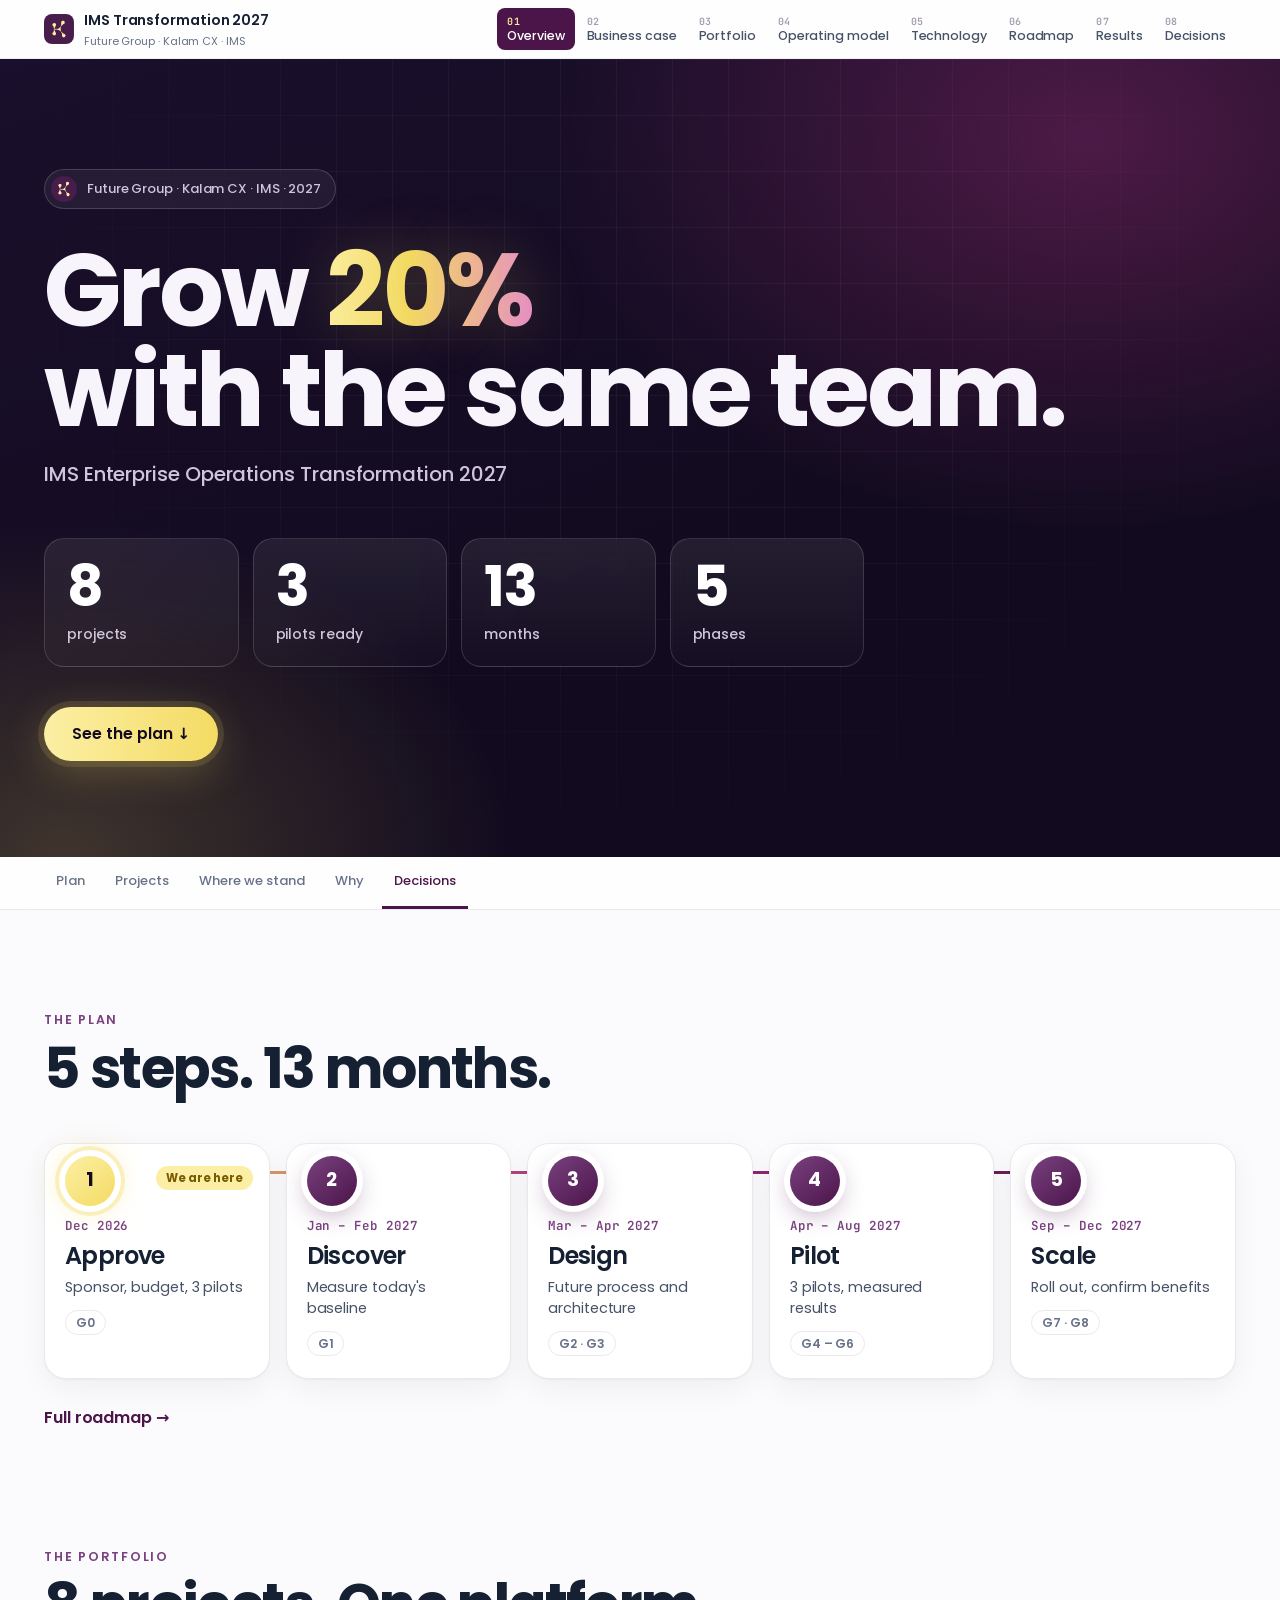
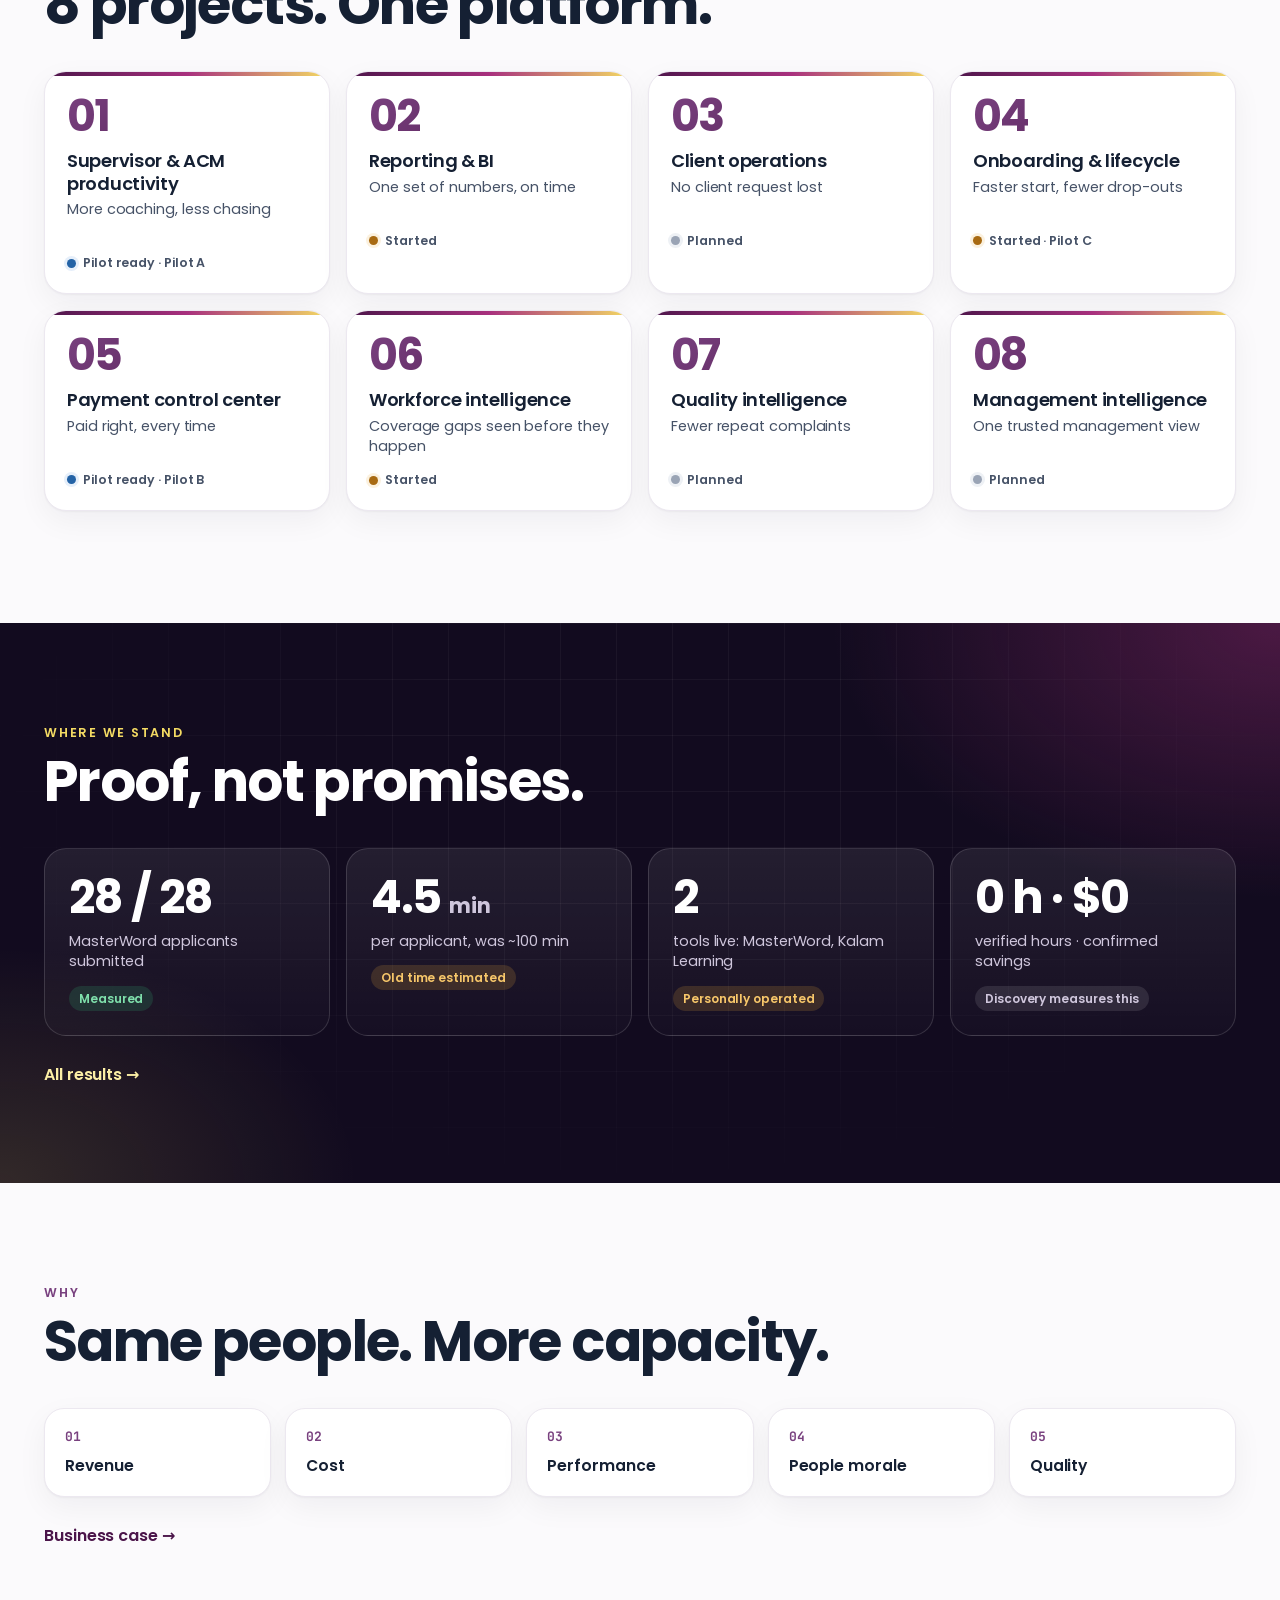
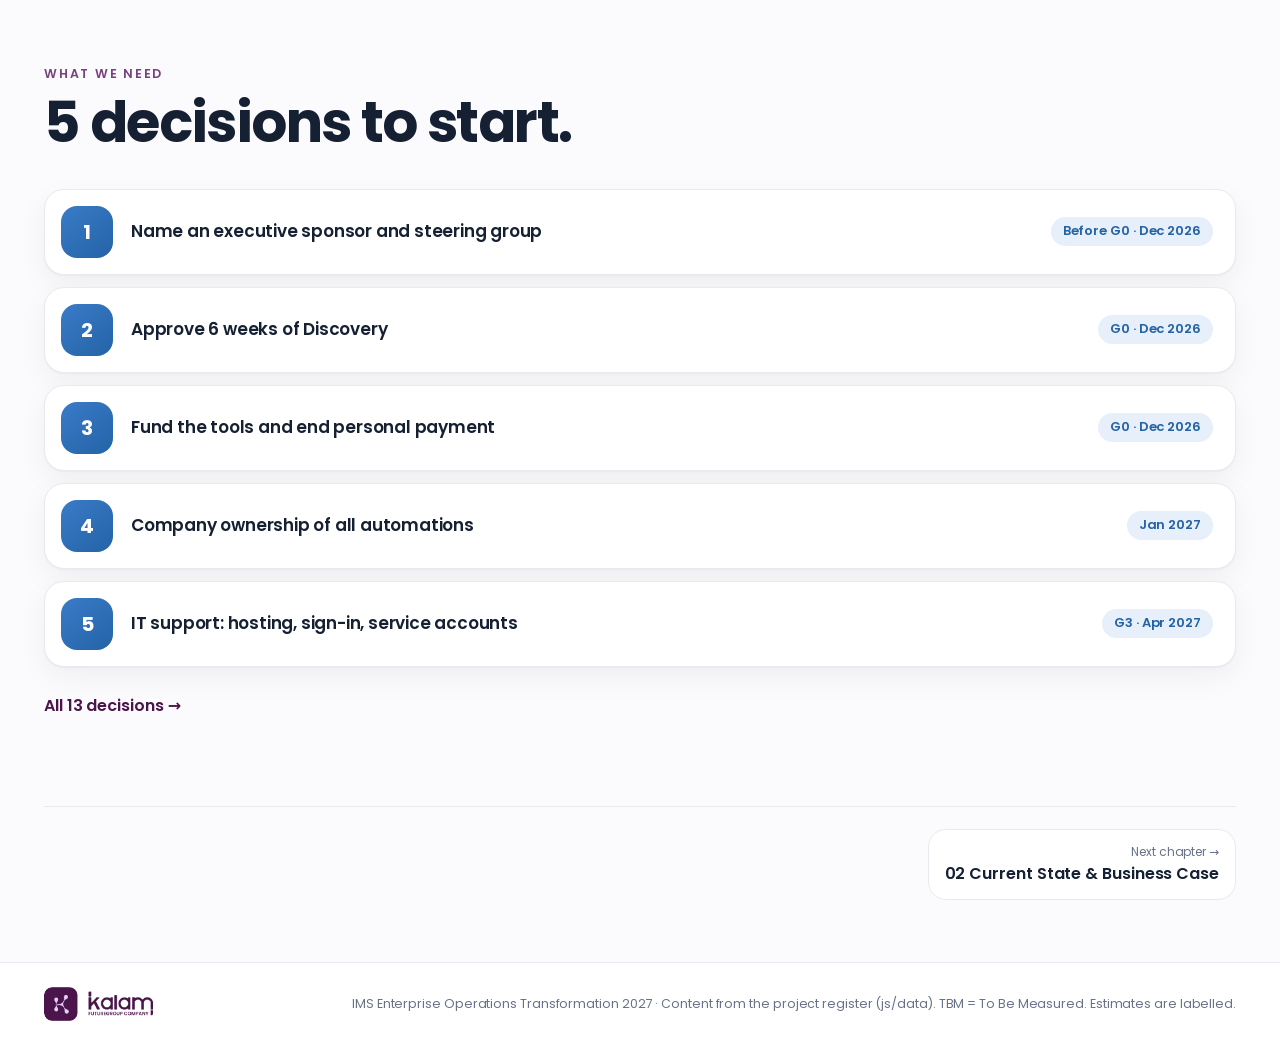
==== commit 82cb3f51: "IMS portal: one-screen visual plan overview, futuristic dark bands, folded long tables Co-Authored-B" ====
--- a/ims-program/index.html
+++ b/ims-program/index.html
@@ -35,6 +35,7 @@
 <script src="js/data/delivery.js"></script>
 <script src="js/ui.js"></script>
 <script src="js/chapters.js"></script>
+<script src="js/overview.js"></script>
 <script src="js/app.js"></script>
 </body>
 </html>
--- a/ims-program/css/app.css
+++ b/ims-program/css/app.css
@@ -571,3 +571,90 @@
 .tabs button.on{color:var(--plum)}
 @media(max-width:560px){.hero{padding:56px 0 48px}.hero h1{letter-spacing:-1.4px}.sec{padding:56px 0 8px}.chead{padding:40px 0 24px}}
 .raci td:not(:first-child){text-align:center}.raci th:not(:first-child){text-align:center}
+
+/* ============ v3.1 "Futuristic, readable": dark showcase bands + light content ============ */
+:root{--space:#120B1F;--space2:#1C1230;--glow1:rgba(168,48,126,.38);--glow2:rgba(244,219,99,.20);--ink:#F7F4FB;--ink2:#CFC6DC;--ink3:#A99DBA}
+.ov-grid-bg{position:absolute;inset:0;pointer-events:none;background-image:linear-gradient(rgba(255,255,255,.045) 1px,transparent 1px),linear-gradient(90deg,rgba(255,255,255,.045) 1px,transparent 1px);background-size:56px 56px;-webkit-mask-image:radial-gradient(ellipse at 50% 30%,#000 30%,transparent 75%);mask-image:radial-gradient(ellipse at 50% 30%,#000 30%,transparent 75%)}
+/* hero */
+.ov-hero{position:relative;overflow:hidden;color:var(--ink);padding:110px 0 96px;background:radial-gradient(ellipse 60% 70% at 85% 10%,var(--glow1),transparent 70%),radial-gradient(ellipse 50% 60% at 5% 100%,var(--glow2),transparent 70%),linear-gradient(160deg,#1A0F2C 0%,var(--space) 60%)}
+.ov-hero .wrap{position:relative;z-index:1}
+.ov-tag{display:inline-flex;align-items:center;gap:10px;padding:6px 14px 6px 6px;border:1px solid rgba(255,255,255,.16);border-radius:99px;background:rgba(255,255,255,.06);backdrop-filter:blur(8px);font-size:13px;color:var(--ink2);font-weight:500}
+.ov-tag img{width:26px;height:26px;border-radius:99px}
+.ov-hero h1{font-size:clamp(46px,8vw,104px);line-height:.98;letter-spacing:-3px;font-weight:700;margin:30px 0 18px}
+.ov-hero h1 em{font-style:normal;background:linear-gradient(92deg,#FCEFA5,#F4DB63 40%,#E58BC9);-webkit-background-clip:text;background-clip:text;color:transparent;text-shadow:0 0 60px rgba(244,219,99,.25)}
+.ov-sub{color:var(--ink2);font-size:clamp(16px,1.6vw,20px);font-weight:500}
+.ov-stats{display:grid;grid-template-columns:repeat(4,minmax(0,1fr));gap:14px;margin:48px 0 40px;max-width:820px}
+.ov-stats div{border:1px solid rgba(255,255,255,.14);border-radius:20px;padding:20px 22px;background:linear-gradient(180deg,rgba(255,255,255,.08),rgba(255,255,255,.02));backdrop-filter:blur(10px)}
+.ov-stats b{display:block;font-size:clamp(38px,4.4vw,56px);line-height:1;font-weight:700;letter-spacing:-1.5px;color:#fff}
+.ov-stats span{display:block;margin-top:8px;color:var(--ink2);font-size:14px;font-weight:500}
+.ov-cta{display:inline-block;border:0;border-radius:99px;padding:15px 28px;font-weight:600;font-size:15.5px;color:var(--space);background:linear-gradient(92deg,#FCEFA5,#F4DB63);box-shadow:0 0 0 6px rgba(244,219,99,.12),0 10px 40px rgba(244,219,99,.25)}
+.ov-cta:hover{filter:brightness(1.05)}
+/* section heads */
+.ov-sec{padding:96px 0 16px}
+.ov-h{margin-bottom:36px}
+.ov-h span{display:inline-block;font-size:12.5px;font-weight:600;letter-spacing:.14em;text-transform:uppercase;color:var(--plum2)}
+.ov-h h2{font-size:clamp(32px,4.4vw,56px);letter-spacing:-1.6px;line-height:1.05;margin-top:8px;font-weight:700}
+.ov-h.light span{color:#F4DB63}.ov-h.light h2{color:#fff}
+.ov-more{margin-top:26px}.ov-more a{font-weight:600;color:var(--plum);text-decoration:none}.ov-more a:hover{text-decoration:underline}
+.ov-more.light a{color:#FCEFA5}
+/* road */
+.ov-road{list-style:none;display:grid;grid-template-columns:repeat(5,minmax(0,1fr));gap:16px;position:relative;padding-top:8px}
+.ov-road:before{content:"";position:absolute;left:28px;right:28px;top:36px;height:3px;border-radius:3px;background:linear-gradient(90deg,#F4DB63,#A8307E 45%,#4B154A)}
+.ov-road li{position:relative;background:#fff;border:1px solid var(--line);border-radius:22px;padding:72px 20px 22px;box-shadow:var(--sh)}
+.ov-node{position:absolute;top:12px;left:20px;width:50px;height:50px;border-radius:99px;display:grid;place-items:center;font-weight:700;font-size:19px;color:#fff;background:linear-gradient(140deg,#79417F,#4B154A);box-shadow:0 0 0 6px #fff,0 8px 24px rgba(75,21,74,.35)}
+.ov-road li.now .ov-node{color:var(--space);background:linear-gradient(140deg,#FCEFA5,#F4DB63);box-shadow:0 0 0 6px #fff,0 0 0 10px rgba(244,219,99,.35),0 0 30px rgba(244,219,99,.6)}
+.ov-when{font-family:"JetBrains Mono",monospace;font-size:12.5px;color:var(--plum2);font-weight:600}
+.ov-road h3{font-size:24px;letter-spacing:-.6px;margin:4px 0 6px}
+.ov-road p{color:var(--soft);font-size:14.5px;line-height:1.45}
+.ov-gate{display:inline-block;margin-top:12px;font-size:12px;font-weight:600;color:var(--dim);border:1px solid var(--line);border-radius:99px;padding:2px 10px}
+.ov-here{position:absolute;top:22px;right:16px;font-size:11.5px;font-weight:700;color:#7A5B00;background:#FCEFA5;border-radius:99px;padding:3px 10px}
+/* tiles */
+.ov-tiles{display:grid;grid-template-columns:repeat(4,minmax(0,1fr));gap:16px}
+.ov-tile{position:relative;display:block;text-decoration:none;color:var(--text);background:#fff;border:1px solid var(--line);border-radius:22px;padding:22px 22px 20px;box-shadow:var(--sh);transition:transform .2s,box-shadow .2s,border-color .2s;overflow:hidden}
+.ov-tile:before{content:"";position:absolute;inset:0 0 auto 0;height:4px;background:linear-gradient(90deg,#4B154A,#A8307E,#F4DB63)}
+.ov-tile:hover{transform:translateY(-3px);border-color:#D9C3DE;box-shadow:0 14px 40px rgba(75,21,74,.14)}
+.ov-tn{font-size:44px;font-weight:700;letter-spacing:-2px;line-height:1;background:linear-gradient(140deg,#79417F,#4B154A);-webkit-background-clip:text;background-clip:text;color:transparent}
+.ov-tile h3{font-size:18px;letter-spacing:-.3px;margin:12px 0 4px;line-height:1.25}
+.ov-tile p{color:var(--soft);font-size:14.5px;line-height:1.4;min-height:40px}
+.ov-ts{margin-top:14px;font-size:12.5px;font-weight:600;color:var(--soft);display:flex;align-items:center;gap:7px}
+.ov-ts i{width:9px;height:9px;border-radius:99px;display:inline-block}
+.d-est{background:var(--est);box-shadow:0 0 0 3px var(--estL)}.d-dec{background:var(--dec);box-shadow:0 0 0 3px var(--decL)}.d-cur{background:#9AA4B5;box-shadow:0 0 0 3px var(--curL)}
+/* dark proof band */
+.ov-dark{position:relative;overflow:hidden;margin-top:96px;padding:96px 0;color:var(--ink);background:radial-gradient(ellipse 50% 70% at 100% 0%,var(--glow1),transparent 70%),radial-gradient(ellipse 40% 60% at 0% 100%,rgba(244,219,99,.14),transparent 70%),var(--space)}
+.ov-dark .wrap{position:relative;z-index:1}
+.ov-proof{display:grid;grid-template-columns:repeat(4,minmax(0,1fr));gap:16px}
+.ov-proof div{border:1px solid rgba(255,255,255,.14);border-radius:22px;padding:24px;background:linear-gradient(180deg,rgba(255,255,255,.08),rgba(255,255,255,.02))}
+.ov-proof b{display:block;font-size:clamp(34px,3.6vw,48px);line-height:1.05;letter-spacing:-1.4px;color:#fff;font-weight:700}
+.ov-proof b small{font-size:.45em;letter-spacing:0;color:var(--ink2)}
+.ov-proof span{display:block;margin-top:10px;color:var(--ink2);font-size:14.5px;line-height:1.4}
+.ov-proof em{display:inline-block;margin-top:14px;font-style:normal;font-size:12px;font-weight:600;border-radius:99px;padding:3px 10px}
+.ov-proof em.ok{background:rgba(52,199,123,.16);color:#7FE0AC}.ov-proof em.est{background:rgba(244,180,60,.16);color:#F7C76A}.ov-proof em.cur{background:rgba(255,255,255,.1);color:var(--ink2)}
+/* goals and asks */
+.ov-goals{display:grid;grid-template-columns:repeat(5,minmax(0,1fr));gap:14px}
+.ov-goals div{background:#fff;border:1px solid var(--line);border-radius:20px;padding:20px;font-weight:600;font-size:15.5px;line-height:1.3;box-shadow:var(--sh)}
+.ov-goals b{display:block;font-size:13px;color:var(--plum2);font-family:"JetBrains Mono",monospace;margin-bottom:10px}
+.ov-asks{display:grid;gap:12px}
+.ov-asks div{display:grid;grid-template-columns:52px minmax(0,1fr) auto;align-items:center;gap:18px;background:#fff;border:1px solid var(--line);border-radius:20px;padding:16px 22px 16px 16px;box-shadow:var(--sh)}
+.ov-asks b{width:52px;height:52px;border-radius:16px;display:grid;place-items:center;font-size:20px;color:#fff;background:linear-gradient(140deg,#3A7BC8,var(--dec))}
+.ov-asks span{font-weight:600;font-size:17px;letter-spacing:-.2px}
+.ov-asks small{font-size:13px;color:var(--dec);font-weight:600;background:var(--decL);border-radius:99px;padding:4px 12px;white-space:nowrap}
+#ask{padding-bottom:40px}
+/* dark chapter heads everywhere, for the same look */
+.chead{position:relative;overflow:hidden;color:var(--ink);border-bottom:0;background:radial-gradient(ellipse 50% 90% at 100% 0%,var(--glow1),transparent 70%),radial-gradient(ellipse 40% 80% at 0% 120%,rgba(244,219,99,.14),transparent 70%),var(--space)}
+.chead:before{content:"";position:absolute;inset:0;pointer-events:none;background-image:linear-gradient(rgba(255,255,255,.04) 1px,transparent 1px),linear-gradient(90deg,rgba(255,255,255,.04) 1px,transparent 1px);background-size:56px 56px;-webkit-mask-image:linear-gradient(90deg,transparent,#000 60%);mask-image:linear-gradient(90deg,transparent,#000 60%)}
+.chead .wrap{position:relative;z-index:1}
+.chead .eyebrow{color:#F4DB63}
+.chead h1{color:#fff}
+.chead p{color:var(--ink2)}
+.chead .crumb,.chead .crumb a{color:var(--ink2)}
+.chead .chip{background:rgba(255,255,255,.08);border-color:rgba(255,255,255,.16);color:var(--ink2)}
+.chead .chip b{color:#fff}
+/* folded tables */
+tr.folded{display:none}
+table.unfold tr.folded{display:table-row}
+.showall{display:block;margin:12px 0 0;border:1px solid var(--line2);background:#fff;color:var(--plum);font-weight:600;font-size:13.5px;border-radius:99px;padding:8px 18px}
+.showall:hover{border-color:var(--plum2)}
+@media(max-width:980px){.ov-road{grid-template-columns:minmax(0,1fr);gap:12px}.ov-road:before{left:44px;right:auto;top:20px;bottom:20px;width:3px;height:auto;background:linear-gradient(180deg,#F4DB63,#A8307E 45%,#4B154A)}.ov-road li{padding:20px 20px 20px 88px}.ov-node{top:20px}.ov-here{position:static;display:inline-block;margin:10px 0 0 8px}
+  .ov-tiles{grid-template-columns:repeat(2,minmax(0,1fr))}.ov-proof{grid-template-columns:repeat(2,minmax(0,1fr))}.ov-goals{grid-template-columns:repeat(2,minmax(0,1fr))}}
+@media(max-width:560px){.ov-hero{padding:64px 0 60px}.ov-hero h1{letter-spacing:-1.8px}.ov-stats{grid-template-columns:repeat(2,minmax(0,1fr));margin:32px 0 28px}.ov-sec{padding:64px 0 8px}.ov-dark{margin-top:64px;padding:64px 0}
+  .ov-tiles,.ov-proof{grid-template-columns:minmax(0,1fr)}.ov-tile p{min-height:0}.ov-asks div{grid-template-columns:44px minmax(0,1fr);gap:14px}.ov-asks b{width:44px;height:44px}.ov-asks small{grid-column:2;justify-self:start}.ov-asks span{font-size:15.5px}}
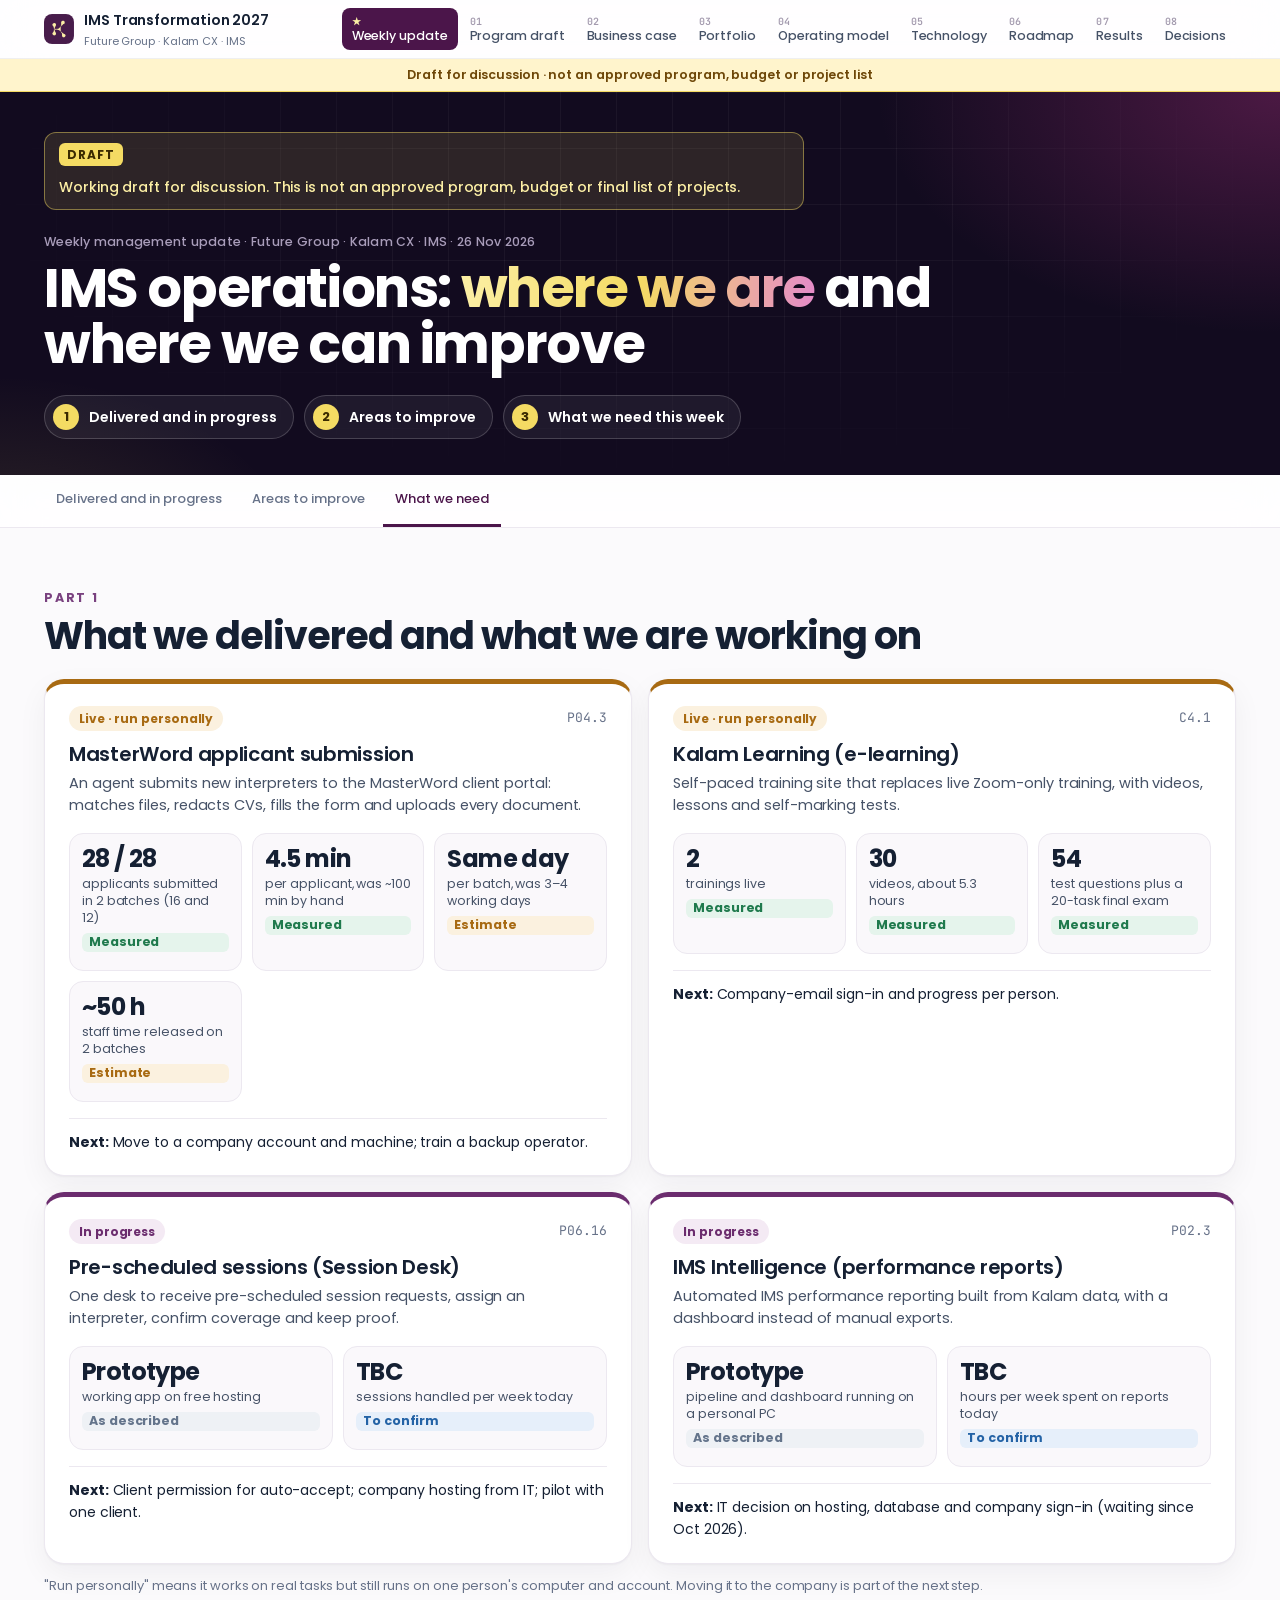
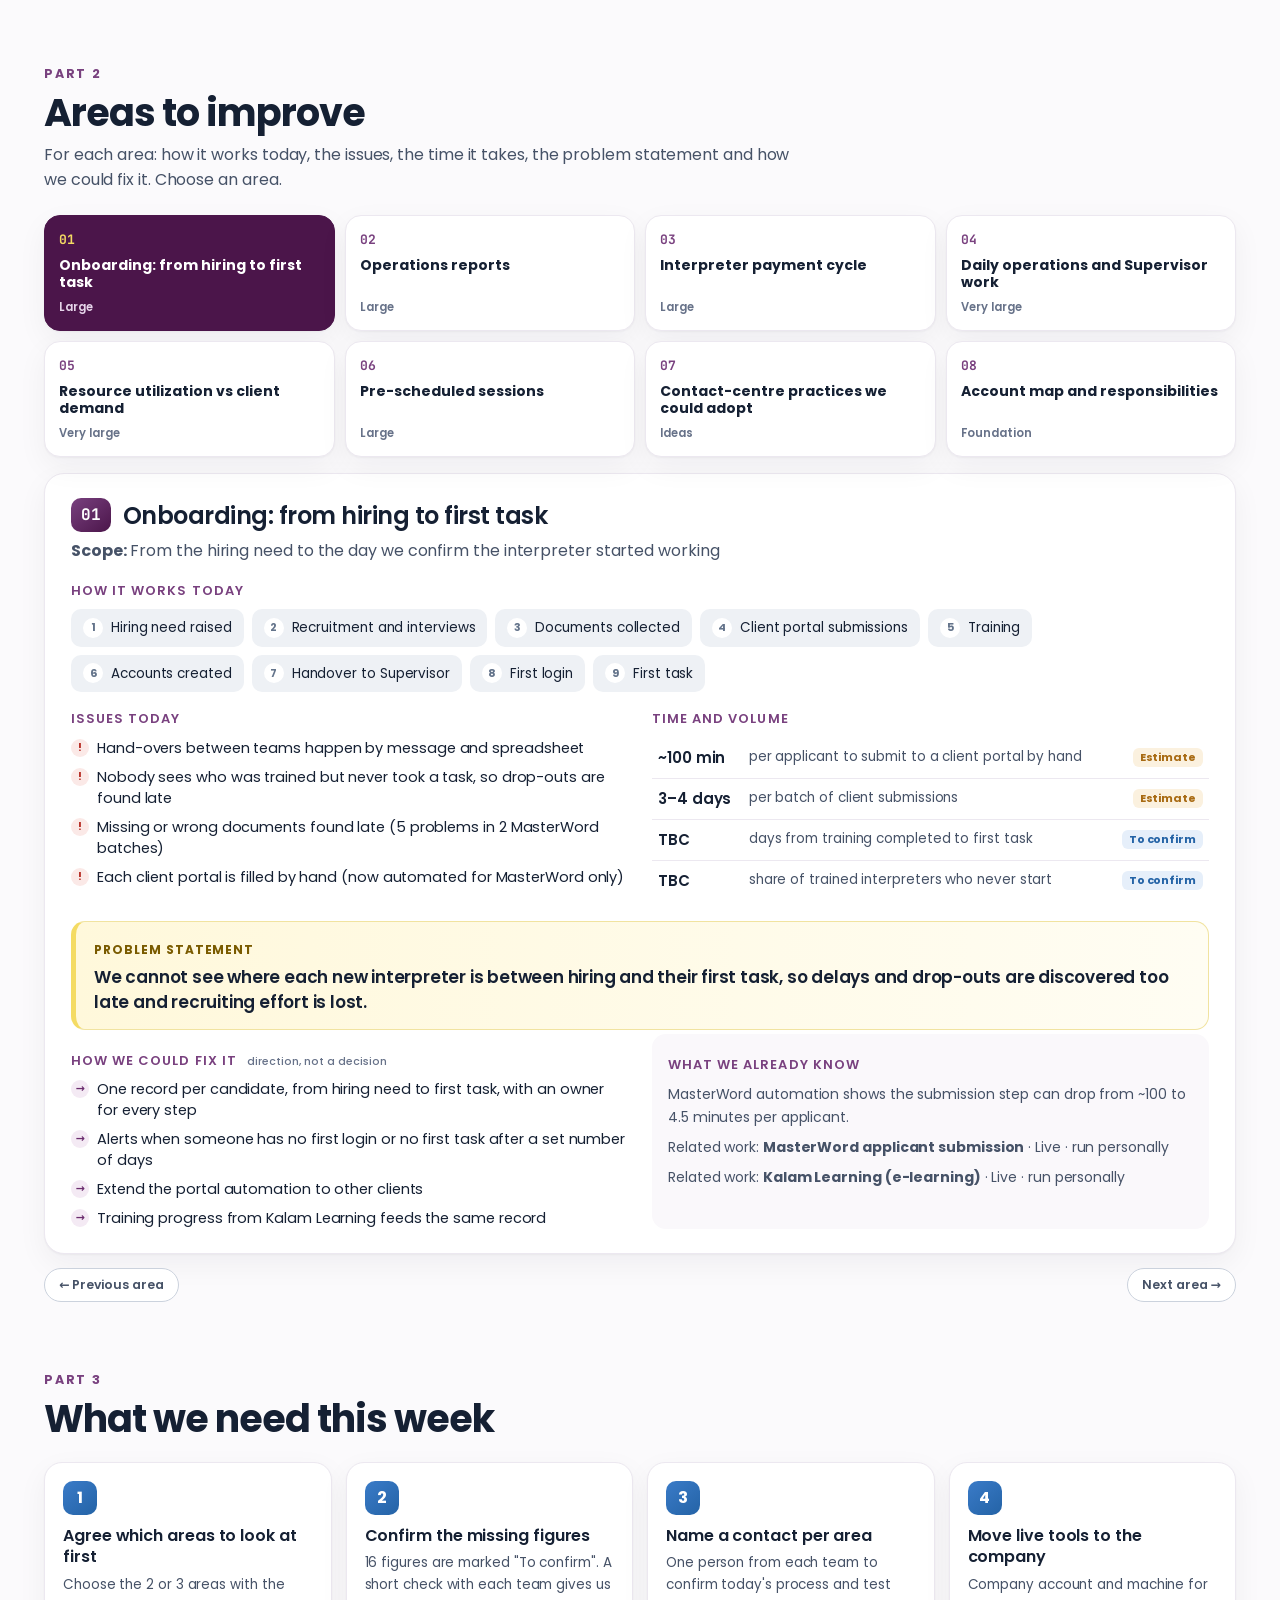
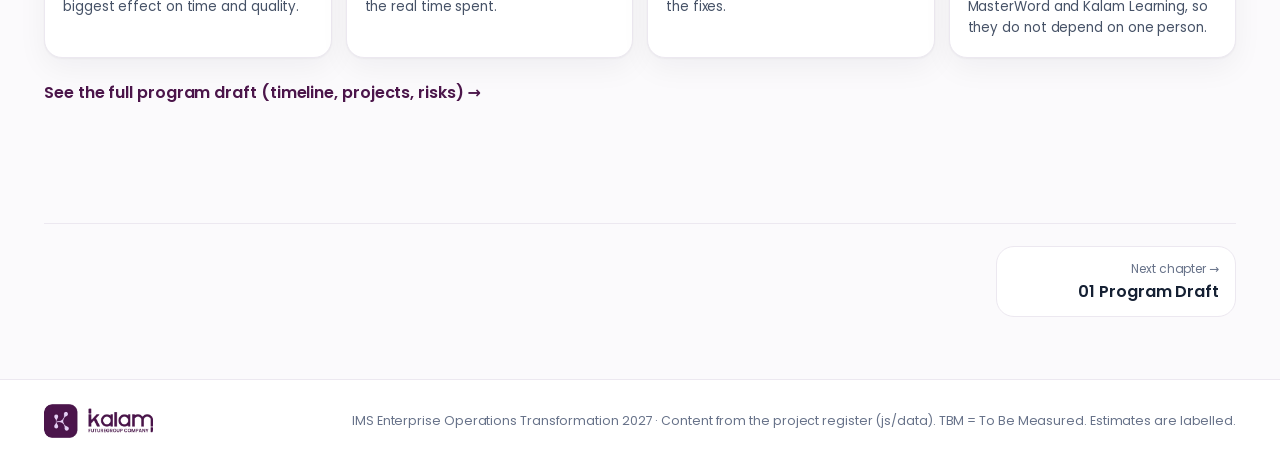
==== commit 77d55dec: "IMS portal: weekly management update as the opening page (draft notice, delivered and in-progress wo" ====
--- a/ims-program/index.html
+++ b/ims-program/index.html
@@ -15,10 +15,11 @@
 </head>
 <body>
 <header class="top"><div class="wrap">
-  <a class="brand" href="#/overview"><img src="assets/mark.png" alt="Kalam"><span><b>IMS Transformation 2027</b><small>Future Group · Kalam CX · IMS</small></span></a>
+  <a class="brand" href="#/update"><img src="assets/mark.png" alt="Kalam"><span><b>IMS Transformation 2027</b><small>Future Group · Kalam CX · IMS</small></span></a>
   <nav class="chapnav" id="chapnav" aria-label="Chapters"></nav>
   <button class="menubtn" id="menubtn" aria-expanded="false" aria-controls="drawer">☰ Chapters</button>
 </div></header>
+<div class="draftbar" role="note">Draft for discussion · not an approved program, budget or project list</div>
 <div class="drawer" id="drawer"><nav aria-label="Chapters"></nav></div>
 
 <main id="main"><noscript><div class="wrap" style="padding:40px 0">This portal needs JavaScript to display the program content.</div></noscript></main>
@@ -33,9 +34,11 @@
 <script src="js/data/program.js"></script>
 <script src="js/data/projects.js"></script>
 <script src="js/data/delivery.js"></script>
+<script src="js/data/update.js"></script>
 <script src="js/ui.js"></script>
 <script src="js/chapters.js"></script>
 <script src="js/overview.js"></script>
+<script src="js/update.js"></script>
 <script src="js/app.js"></script>
 </body>
 </html>
--- a/ims-program/css/app.css
+++ b/ims-program/css/app.css
@@ -658,3 +658,370 @@
   .ov-tiles{grid-template-columns:repeat(2,minmax(0,1fr))}.ov-proof{grid-template-columns:repeat(2,minmax(0,1fr))}.ov-goals{grid-template-columns:repeat(2,minmax(0,1fr))}}
 @media(max-width:560px){.ov-hero{padding:64px 0 60px}.ov-hero h1{letter-spacing:-1.8px}.ov-stats{grid-template-columns:repeat(2,minmax(0,1fr));margin:32px 0 28px}.ov-sec{padding:64px 0 8px}.ov-dark{margin-top:64px;padding:64px 0}
   .ov-tiles,.ov-proof{grid-template-columns:minmax(0,1fr)}.ov-tile p{min-height:0}.ov-asks div{grid-template-columns:44px minmax(0,1fr);gap:14px}.ov-asks b{width:44px;height:44px}.ov-asks small{grid-column:2;justify-self:start}.ov-asks span{font-size:15.5px}}
+
+/* ============ v3.2 Program cockpit (project-management layout) ============ */
+.pm-head{position:relative;overflow:hidden;color:var(--ink);padding:34px 0 26px;background:radial-gradient(ellipse 45% 90% at 100% 0%,var(--glow1),transparent 70%),radial-gradient(ellipse 35% 80% at 0% 130%,rgba(244,219,99,.14),transparent 70%),var(--space)}
+.pm-head .wrap{position:relative;z-index:1}
+.pm-crumb{font-size:12.5px;color:var(--ink3);font-weight:500;letter-spacing:.02em}
+.pm-title{display:flex;align-items:flex-end;justify-content:space-between;gap:20px;flex-wrap:wrap;margin:6px 0 20px}
+.pm-title h1{font-size:clamp(28px,3.6vw,44px);letter-spacing:-1.2px;line-height:1.05;color:#fff}
+.pm-title h1 em{font-style:normal;background:linear-gradient(92deg,#FCEFA5,#F4DB63 50%,#E58BC9);-webkit-background-clip:text;background-clip:text;color:transparent}
+.pm-goal{display:flex;align-items:center;gap:10px;border:1px solid rgba(244,219,99,.35);background:rgba(244,219,99,.08);border-radius:99px;padding:8px 16px}
+.pm-goal span{font-size:11.5px;text-transform:uppercase;letter-spacing:.12em;color:#F4DB63;font-weight:600}
+.pm-goal b{color:#fff;font-size:14.5px;font-weight:600}
+.pm-meta{display:grid;grid-template-columns:repeat(5,minmax(0,1fr));border:1px solid rgba(255,255,255,.12);border-radius:16px;background:rgba(255,255,255,.04);backdrop-filter:blur(8px)}
+.pm-meta div{padding:12px 16px;border-left:1px solid rgba(255,255,255,.1);min-width:0}
+.pm-meta div:first-child{border-left:0}
+.pm-meta span{display:block;font-size:11.5px;color:var(--ink3);text-transform:uppercase;letter-spacing:.08em;font-weight:600}
+.pm-meta b{display:block;font-size:14px;color:#fff;font-weight:600;margin-top:2px;white-space:nowrap;overflow:hidden;text-overflow:ellipsis}
+.pm-meta b.dec{color:#8FC0F5}
+.pm-sec{padding:22px 0 0}
+.pm-sec:last-of-type{padding-bottom:30px}
+.pm-card{background:#fff;border:1px solid var(--line);border-radius:18px;box-shadow:var(--sh);padding:20px 22px;min-width:0}
+.pm-ch{display:flex;align-items:center;justify-content:space-between;gap:12px;flex-wrap:wrap;margin-bottom:14px}
+.pm-ch h2{font-size:19px;letter-spacing:-.3px;font-weight:700}
+.pm-sub{font-size:13px;color:var(--dim)}
+.pm-foot{margin-top:14px;padding-top:12px;border-top:1px solid var(--line);font-size:13.5px}
+.pm-foot a{color:var(--plum);font-weight:600;text-decoration:none}
+/* KPIs */
+.pm-kpis{display:grid;grid-template-columns:repeat(6,minmax(0,1fr));gap:12px;margin-bottom:16px}
+.pm-kpi{background:#fff;border:1px solid var(--line);border-radius:16px;padding:16px 18px;box-shadow:var(--sh);position:relative;overflow:hidden}
+.pm-kpi:before{content:"";position:absolute;left:0;top:0;bottom:0;width:4px;background:linear-gradient(180deg,#A8307E,#4B154A)}
+.pm-kpi b{display:block;font-size:30px;line-height:1.05;letter-spacing:-1px;font-weight:700;color:var(--text)}
+.pm-kpi span{display:block;font-size:13.5px;font-weight:600;margin-top:4px}
+.pm-kpi small{display:block;font-size:12px;color:var(--dim);line-height:1.35;margin-top:2px}
+/* health */
+.pm-health{display:grid;grid-template-columns:repeat(7,minmax(0,1fr));gap:10px}
+.pm-health div{border-radius:12px;padding:12px;border:1px solid var(--line);border-top:4px solid}
+.pm-health span{display:block;font-size:12px;color:var(--dim);font-weight:600;text-transform:uppercase;letter-spacing:.06em}
+.pm-health b{display:block;font-size:14.5px;margin:2px 0 4px}
+.pm-health small{display:block;font-size:12px;color:var(--soft);line-height:1.35}
+.pm-health .h-ok{border-top-color:var(--ok)}.pm-health .h-ok b{color:var(--ok)}
+.pm-health .h-est{border-top-color:var(--est)}.pm-health .h-est b{color:var(--est)}
+.pm-health .h-risk{border-top-color:var(--risk)}.pm-health .h-risk b{color:var(--risk)}
+/* gantt */
+.pm-gantt{overflow-x:auto;-webkit-overflow-scrolling:touch}
+.pm-gin{min-width:900px}
+.pm-row{display:grid;grid-template-columns:210px minmax(0,1fr);align-items:center;border-top:1px solid var(--line);min-height:42px}
+.pm-row.pm-months{border-top:0;min-height:30px}
+.pm-rl{padding:6px 12px 6px 0;min-width:0}
+.pm-rl b{display:block;font-size:13.5px;font-weight:600;white-space:nowrap;overflow:hidden;text-overflow:ellipsis}
+.pm-rl b a{color:var(--text);text-decoration:none}.pm-rl b a:hover{color:var(--plum)}
+.pm-rl small{display:block;font-size:11.5px;color:var(--dim)}
+.pm-track{position:relative;height:100%;min-height:42px;background-image:linear-gradient(90deg,var(--line) 1px,transparent 1px);background-size:calc(100%/13) 100%}
+.pm-months .pm-track{display:grid;grid-template-columns:repeat(13,minmax(0,1fr));background:none;min-height:30px;align-items:center}
+.pm-months .pm-track span{font-size:11.5px;color:var(--dim);font-weight:600;padding-left:6px;font-family:"JetBrains Mono",monospace}
+.pm-bar{position:absolute;top:9px;height:24px;border-radius:7px;display:flex;align-items:center;padding:0 8px;overflow:hidden;color:#fff;font-size:11.5px;font-weight:600;white-space:nowrap}
+.pm-bar span{overflow:hidden;text-overflow:ellipsis}
+.k-run{background:linear-gradient(90deg,#C98A1E,#A86A12)}.k-pilot{background:linear-gradient(90deg,#8E4E93,#4B154A)}.k-build{background:linear-gradient(90deg,#33507A,#22385A)}.k-plan{background:#8A96AA}.k-gate{background:var(--dec)}
+.pm-empty{position:absolute;left:8px;top:12px;font-size:12px;color:var(--dim);font-style:italic}
+.pm-today{position:absolute;top:0;bottom:0;width:2px;background:#E0457B;z-index:2}
+.pm-months .pm-today{display:none}
+.pm-prow .pm-phase{position:absolute;top:8px;height:26px;border-radius:99px;display:flex;align-items:center;justify-content:center;font-size:12px;font-weight:700;border:1px solid}
+.pm-phase.ph0{background:#FFF7D1;border-color:#F4DB63;color:#7A5B00}
+.pm-phase.ph1{background:#F4EAF4;border-color:#D9C3DE;color:var(--plum)}
+.pm-phase.ph2{background:#EADCF0;border-color:#CDB0D6;color:var(--plum)}
+.pm-phase.ph3{background:#DDC6E6;border-color:#B58FC2;color:var(--plum)}
+.pm-phase.ph4{background:#4B154A;border-color:#4B154A;color:#fff}
+.pm-gate{position:absolute;top:6px;transform:translateX(-50%);display:flex;flex-direction:column;align-items:center}
+.pm-gate i{width:13px;height:13px;transform:rotate(45deg);background:var(--dec);border-radius:2px;box-shadow:0 0 0 3px var(--decL)}
+.pm-gate span{font-size:10.5px;font-weight:700;color:var(--dec);margin-top:4px;font-family:"JetBrains Mono",monospace}
+.pm-legend{display:flex;flex-wrap:wrap;gap:12px;font-size:12px;color:var(--soft)}
+.pm-legend span{display:flex;align-items:center;gap:6px}
+.pm-legend i{width:14px;height:10px;border-radius:3px;display:inline-block}
+.pm-legend i.pm-dia{width:9px;height:9px;transform:rotate(45deg);background:var(--dec)}
+.pm-legend i.pm-tl{width:2px;height:12px;background:#E0457B}
+/* tables */
+.pm-tw{overflow-x:auto;-webkit-overflow-scrolling:touch}
+.pm-table{width:100%;border-collapse:collapse;font-size:13.5px;min-width:860px}
+.pm-table.pm-dec{min-width:560px}
+.pm-table th{text-align:left;font-size:11.5px;text-transform:uppercase;letter-spacing:.07em;color:var(--dim);font-weight:600;padding:8px 10px;background:#FAF8FB;border-bottom:1px solid var(--line)}
+.pm-table td{padding:11px 10px;border-bottom:1px solid var(--line);vertical-align:middle}
+.pm-table tr:last-child td{border-bottom:0}
+.pm-table tbody tr:hover{background:#FCFAFD}
+.pm-table small{display:block;font-size:12px;color:var(--dim)}
+.pm-pid{display:inline-block;white-space:nowrap;font-family:"JetBrains Mono",monospace;font-size:12px;font-weight:700;color:var(--plum);background:var(--plumL);border-radius:6px;padding:2px 7px;text-decoration:none}
+.pm-pid.r{color:var(--risk);background:var(--riskL)}
+.pm-pn{font-weight:600;color:var(--text);text-decoration:none}.pm-pn:hover{color:var(--plum)}
+.pm-tbn{color:var(--dim);font-style:italic}
+.pm-dim{color:var(--line2)}
+.pm-tag{display:inline-block;font-size:11.5px;font-weight:700;color:var(--dec);background:var(--decL);border-radius:6px;padding:2px 7px}
+.pm-pill{display:inline-flex;align-items:center;gap:6px;font-size:12px;font-weight:600;border-radius:99px;padding:3px 10px;white-space:nowrap}
+.pm-pill i{width:7px;height:7px;border-radius:99px;background:currentColor}
+.pm-pill.t-est{color:var(--est);background:var(--estL)}.pm-pill.t-dec{color:var(--dec);background:var(--decL)}.pm-pill.t-cur{color:var(--cur);background:var(--curL)}
+.pm-prog{display:flex;align-items:center;gap:8px;min-width:120px}
+.pm-prog div{flex:1;height:8px;border-radius:99px;background:#EEEAF2;overflow:hidden}
+.pm-prog div i{display:block;height:100%;border-radius:99px;background:linear-gradient(90deg,#A8307E,#4B154A)}
+.pm-prog span{font-size:12.5px;font-weight:700;width:34px;text-align:right}
+.pm-stack{display:flex;height:8px;border-radius:99px;overflow:hidden;background:#EEEAF2;min-width:110px;margin-bottom:4px}
+.pm-stack i{display:block}.s-go{background:var(--est)}.s-ap{background:var(--dec)}.s-pl{background:#D5DAE3}
+.pm-due{white-space:nowrap;font-size:12.5px;color:var(--soft)}
+/* kanban */
+.pm-kanban{display:grid;grid-template-columns:repeat(4,minmax(0,1fr));gap:12px}
+.pm-col{background:#F7F5F9;border-radius:14px;padding:10px;border-top:4px solid;min-width:0}
+.pm-col.c-cur{border-top-color:#9AA4B5}.pm-col.c-dec{border-top-color:var(--dec)}.pm-col.c-fut{border-top-color:var(--fut)}.pm-col.c-est{border-top-color:var(--est)}
+.pm-colh{display:flex;justify-content:space-between;align-items:center;padding:2px 4px 10px}
+.pm-colh b{font-size:13.5px}
+.pm-colh span{font-size:12px;font-weight:700;background:#fff;border:1px solid var(--line);border-radius:99px;padding:1px 9px}
+.pm-kc{display:block;background:#fff;border:1px solid var(--line);border-radius:10px;padding:9px 11px;margin-bottom:8px;text-decoration:none;color:var(--text);box-shadow:0 1px 2px rgba(20,16,30,.04)}
+.pm-kc:hover{border-color:#D9C3DE}
+.pm-kc span{font-family:"JetBrains Mono",monospace;font-size:11px;color:var(--dim);font-weight:600}
+.pm-kc b{display:block;font-size:13px;font-weight:600;line-height:1.3;margin-top:2px}
+.pm-kc em{display:inline-block;margin-top:6px;font-style:normal;font-size:11px;font-weight:600;color:var(--est);background:var(--estL);border-radius:6px;padding:1px 7px}
+.pm-kc em.dec{color:var(--dec);background:var(--decL)}
+.pm-more{display:block;text-align:center;font-size:12.5px;font-weight:600;color:var(--plum);text-decoration:none;padding:6px}
+/* milestones, decisions, risks */
+.pm-split{display:grid;grid-template-columns:minmax(0,5fr) minmax(0,7fr);gap:16px;align-items:start}
+.pm-stackcol{display:grid;gap:16px;min-width:0}
+.pm-ms{list-style:none;position:relative}
+.pm-ms:before{content:"";position:absolute;left:19px;top:8px;bottom:8px;width:2px;background:var(--line)}
+.pm-ms li{position:relative;display:grid;grid-template-columns:40px minmax(0,1fr) auto;gap:12px;align-items:start;padding:8px 0}
+.pm-gd{width:40px;height:26px;border-radius:8px;display:grid;place-items:center;font-size:11.5px;font-weight:700;font-family:"JetBrains Mono",monospace;background:#fff;border:2px solid var(--line2);color:var(--soft);position:relative;z-index:1}
+.pm-ms li.next .pm-gd{background:#F4DB63;border-color:#F4DB63;color:#3A2A00;box-shadow:0 0 0 4px rgba(244,219,99,.3)}
+.pm-ms b{display:block;font-size:13.5px}
+.pm-ms small{display:block;font-size:12px;color:var(--dim);line-height:1.35}
+.pm-ms time{font-size:12px;font-weight:600;color:var(--soft);white-space:nowrap;padding-top:3px}
+.pm-risk{display:grid;grid-template-columns:auto minmax(0,1fr);gap:22px;align-items:start}
+.pm-heat{display:grid;grid-template-columns:16px auto;grid-template-rows:auto 16px;gap:4px}
+.pm-hy{writing-mode:vertical-rl;transform:rotate(180deg);font-size:11px;color:var(--dim);text-align:center;font-weight:600}
+.pm-hx{grid-column:2;font-size:11px;color:var(--dim);text-align:center;font-weight:600;padding-left:40px}
+.pm-hg{display:grid;grid-template-columns:36px repeat(3,40px);gap:4px}
+.pm-hl{font-size:11px;color:var(--dim);display:grid;place-items:center;font-weight:600}
+.pm-hg div{height:40px;border-radius:8px;display:grid;place-items:center;font-weight:700;font-size:15px}
+.hmr{background:#F3C4C0;color:#7E1F19}.hma{background:#F8DFAE;color:#6E4708}.hmg{background:#D5EEDF;color:#1A5E3B}
+.pm-hg div.z{opacity:.45}
+.pm-rt{font-size:12px;text-transform:uppercase;letter-spacing:.07em;color:var(--dim);font-weight:600;margin-bottom:8px}
+.pm-rl2{list-style:none;display:grid;gap:8px;font-size:13px;line-height:1.35}
+.pm-rl2 li{display:flex;gap:8px;align-items:flex-start}
+@media(max-width:1100px){.pm-kpis{grid-template-columns:repeat(3,minmax(0,1fr))}.pm-health{grid-template-columns:repeat(4,minmax(0,1fr))}.pm-split{grid-template-columns:minmax(0,1fr)}.pm-meta{grid-template-columns:repeat(3,minmax(0,1fr))}.pm-meta div:nth-child(4){border-left:0}.pm-meta div:nth-child(n+4){border-top:1px solid rgba(255,255,255,.1)}}
+@media(max-width:760px){.pm-kanban{grid-template-columns:repeat(2,minmax(0,1fr))}.pm-health{grid-template-columns:repeat(2,minmax(0,1fr))}}
+@media(max-width:560px){.pm-kpis{grid-template-columns:repeat(2,minmax(0,1fr))}.pm-meta{grid-template-columns:repeat(2,minmax(0,1fr))}.pm-meta div{border-left:0;border-top:1px solid rgba(255,255,255,.1)}.pm-meta div:first-child{border-top:0}.pm-meta div:nth-child(2){border-top:0}
+  .pm-kanban{grid-template-columns:minmax(0,1fr)}.pm-risk{grid-template-columns:minmax(0,1fr)}.pm-card{padding:16px}.pm-row{grid-template-columns:150px minmax(0,1fr)}.pm-gin{min-width:760px}}
+
+/* ============ v3.3 Management-ready refinements ============ */
+.hatchbg,.s-proposed{background-image:repeating-linear-gradient(135deg,rgba(255,255,255,.28) 0 6px,transparent 6px 12px)!important}
+/* KPI tiles */
+.pm-kpis{grid-template-columns:repeat(4,minmax(0,1fr))}
+.pm-kpi b small{font-size:.55em;color:var(--dim);font-weight:600;letter-spacing:0}
+.pm-kpi.dec:before{background:linear-gradient(180deg,#3A7BC8,var(--dec))}
+.pm-kpi.risk:before{background:linear-gradient(180deg,#D9594F,var(--risk))}
+.pm-kpi.wide{grid-row:span 1}
+.pm-sbar{display:flex;height:8px;border-radius:99px;overflow:hidden;margin-top:8px;background:#EEEAF2}
+.pm-sbar i{display:block}
+.pm-sleg{display:flex;flex-wrap:wrap;gap:4px 10px;margin-top:6px;font-size:11.5px;color:var(--soft)}
+.pm-sleg span{display:flex;align-items:center;gap:5px}.pm-sleg i{width:8px;height:8px;border-radius:2px;display:inline-block}
+/* health */
+.pm-health{grid-template-columns:repeat(4,minmax(0,1fr))}
+.pm-health p{font-size:12.5px;color:var(--soft);line-height:1.4;margin-bottom:6px}
+.pm-health small{display:block;font-size:11.5px;color:var(--dim);line-height:1.35}
+.pm-health small em{font-style:normal;font-weight:700;color:var(--soft);margin-right:4px}
+.pm-health .h-cur{border-top-color:#9AA4B5}.pm-health .h-cur b{color:var(--cur)}
+.hd-ok,.hd-est,.hd-risk,.hd-cur{width:10px!important;height:10px!important;border-radius:99px!important}
+.hd-ok{background:var(--ok)}.hd-est{background:var(--est)}.hd-risk{background:var(--risk)}.hd-cur{background:#9AA4B5}
+/* tools */
+.pm-tools{display:flex;flex-wrap:wrap;gap:8px;align-items:center}
+.pm-btn{border:1px solid var(--line2);background:#fff;color:var(--soft);font-weight:600;font-size:12.5px;border-radius:99px;padding:6px 14px}
+.pm-btn:hover{border-color:var(--plum2);color:var(--plum)}
+.pm-btn.on,.pm-btn[aria-pressed=true]{background:var(--plum);border-color:var(--plum);color:#fff}
+.pm-search,.pm-sel{border:1px solid var(--line2);border-radius:10px;padding:7px 12px;font:inherit;font-size:13px;background:#fff;color:var(--text);min-width:0}
+.pm-search{width:200px}
+.pm-search:focus,.pm-sel:focus{outline:2px solid var(--plum2);outline-offset:1px}
+.pm-foot{font-size:12.5px;color:var(--dim);line-height:1.5}
+.pm-foot b{color:var(--soft)}
+/* gantt states */
+.pm-bar.s-proposed{opacity:.92}
+.pm-bar.s-delayed{box-shadow:0 0 0 2px var(--risk) inset;background-color:var(--riskL)}
+.pm-bar.s-done{background:var(--ok)!important}
+.pm-bar.s-running{box-shadow:0 0 0 2px rgba(255,255,255,.6) inset,0 0 12px rgba(201,138,30,.45)}
+.lg-prop{background:#8E4E93;background-image:repeating-linear-gradient(135deg,rgba(255,255,255,.4) 0 3px,transparent 3px 6px)}
+.lg-delay{background:var(--riskL);box-shadow:0 0 0 2px var(--risk) inset}
+.lg-done{background:var(--ok)}
+.pm-deps{display:none;font-size:11px;color:var(--soft);line-height:1.3;margin-top:2px}
+.pm-deps a{color:var(--plum2)}
+#gantt.deps .pm-deps{display:block}
+#gantt.deps .pm-row{min-height:58px}
+.pm-rl{position:sticky;left:0;background:#fff;z-index:3}
+.pm-today:after{content:"";position:absolute;top:-3px;left:-3px;width:8px;height:8px;border-radius:99px;background:#E0457B}
+.gantt{position:relative}
+.gb.s-proposed{background-image:repeating-linear-gradient(135deg,rgba(255,255,255,.28) 0 6px,transparent 6px 12px)}
+.gb.s-delayed{box-shadow:0 0 0 2px var(--risk) inset}
+.g-today{position:absolute;top:0;bottom:0;width:2px;background:#E0457B;pointer-events:none}
+/* register */
+.pm-table th[data-sort]{cursor:pointer;user-select:none;white-space:nowrap}
+.pm-table th[data-sort]:after{content:" ↕";color:var(--line2)}
+.pm-table th[aria-sort=ascending]:after{content:" ↑";color:var(--plum)}
+.pm-table th[aria-sort=descending]:after{content:" ↓";color:var(--plum)}
+.pm-table{min-width:1080px}
+a.pm-tbn{color:var(--dec);font-style:normal;font-weight:600;text-decoration:none;border-bottom:1px dashed var(--dec)}
+.pm-rk{display:inline-block;font-family:"JetBrains Mono",monospace;font-size:11px;font-weight:700;border-radius:6px;padding:2px 6px;white-space:nowrap}
+.lv-crit{background:#7E1F19;color:#fff}.lv-high{background:#F3C4C0;color:#7E1F19}.lv-med{background:#F8DFAE;color:#6E4708}.lv-low{background:#D5EEDF;color:#1A5E3B}
+.pm-exp{border:1px solid var(--line2);background:#fff;border-radius:8px;font-size:12px;font-weight:600;color:var(--plum);padding:4px 10px;white-space:nowrap}
+.pm-exp[aria-expanded=true]{background:var(--plumL)}
+.pm-detail td{background:#FBF9FC}
+.pm-dgrid{display:grid;grid-template-columns:repeat(3,minmax(0,1fr));gap:18px;padding:4px 0}
+.pm-dgrid.two{grid-template-columns:repeat(2,minmax(0,1fr))}
+.pm-dgrid em{display:block;font-style:normal;font-size:11px;text-transform:uppercase;letter-spacing:.07em;color:var(--dim);font-weight:700;margin-bottom:2px}
+.pm-dgrid p{font-size:13px;margin-bottom:8px;line-height:1.45}
+.pm-delay{color:var(--risk)}
+.pm-none{padding:12px;color:var(--dim)}
+.s-bl{background:var(--risk)}
+.pm-pill.t-ok{color:var(--ok);background:var(--okL)}.pm-pill.t-risk{color:var(--risk);background:var(--riskL)}
+/* board */
+.pm-kanban{grid-template-columns:repeat(5,minmax(0,1fr))}
+.pm-col.c-risk{border-top-color:var(--risk)}
+.pm-recon{font-size:12.5px;padding:8px 12px;border-radius:10px;margin-bottom:12px}
+.pm-recon.ok{background:var(--okL);color:#1A5E3B}.pm-recon.bad{background:var(--riskL);color:var(--risk)}
+.pm-cards.clip .pm-kc:nth-child(n+7){display:none}
+.pm-col.filtered .pm-cards.clip .pm-kc:nth-child(n+7){display:block}
+.pm-col.filtered .pm-cards .pm-kc.hidden{display:none}
+.pm-col.filtered [data-more]{display:none}
+.pm-kc{padding:0;overflow:hidden}
+.pm-kc summary{list-style:none;cursor:pointer;padding:9px 11px}
+.pm-kc summary::-webkit-details-marker{display:none}
+.pm-kc[open]{border-color:#D9C3DE;box-shadow:0 6px 18px rgba(75,21,74,.1)}
+.pm-kc dl{display:grid;grid-template-columns:auto minmax(0,1fr);gap:4px 10px;font-size:12px;padding:8px 11px 10px;border-top:1px solid var(--line);background:#FBF9FC}
+.pm-kc dt{color:var(--dim);font-weight:600}.pm-kc dd{min-width:0}
+.pm-emptycol{font-size:12.5px;color:var(--dim);padding:10px 4px;text-align:center}
+.pm-more{border:0;background:none;width:100%}
+/* milestones */
+.pm-gp{color:var(--plum2)!important;font-weight:600}
+.pm-ms time{text-align:right}.pm-ms time small{display:block;font-size:10.5px;color:var(--dim);font-weight:500}
+/* decisions and risks */
+.pm-action{background:var(--decL);border-left:4px solid var(--dec);border-radius:10px;padding:10px 14px;font-size:13.5px;margin-bottom:12px;color:#173E6A}
+.pm-hg button{height:40px;border-radius:8px;border:0;font-weight:700;font-size:15px;cursor:pointer}
+.pm-hg button:disabled{cursor:default;opacity:.4}
+.pm-hg button.on{outline:3px solid var(--text);outline-offset:1px}
+.hm-crit{background:#B8322A;color:#fff}.hm-high{background:#F3C4C0;color:#7E1F19}.hm-med{background:#F8DFAE;color:#6E4708}.hm-low{background:#D5EEDF;color:#1A5E3B}
+.pm-rlist{list-style:none;display:grid;gap:6px;margin-bottom:10px}
+.pm-rlist details{border:1px solid var(--line);border-radius:10px;background:#fff}
+.pm-rlist summary{display:grid;grid-template-columns:auto minmax(0,1fr) auto;gap:10px;align-items:center;padding:8px 10px;cursor:pointer;list-style:none}
+.pm-rlist summary::-webkit-details-marker{display:none}
+.pm-rtx b{display:block;font-size:13px;font-weight:600;line-height:1.3}.pm-rtx small{display:block;font-size:11.5px;color:var(--dim)}
+.pm-rlist dl{display:grid;grid-template-columns:auto minmax(0,1fr);gap:4px 12px;font-size:12.5px;padding:8px 12px;border-top:1px solid var(--line);background:#FBF9FC}
+.pm-rlist dt{color:var(--dim);font-weight:600}
+.pm-rlist details>a{display:block;padding:0 12px 10px;background:#FBF9FC;font-size:12.5px;font-weight:600;color:var(--plum)}
+.pm-split{grid-template-columns:minmax(0,4fr) minmax(0,8fr)}
+/* project page: numbered sections with an index */
+.pj{padding-top:32px}
+.pj-grid{display:grid;grid-template-columns:240px minmax(0,1fr);gap:24px;align-items:start}
+.pj-toc{position:sticky;top:120px;display:grid;gap:2px;max-height:calc(100vh - 140px);overflow:auto;padding-right:4px}
+.pj-toc button{display:flex;gap:10px;align-items:baseline;text-align:left;border:0;background:none;padding:6px 10px;border-radius:8px;font-size:13px;color:var(--soft);line-height:1.3}
+.pj-toc button span{font-family:"JetBrains Mono",monospace;font-size:11px;color:var(--dim);font-weight:700}
+.pj-toc button:hover{background:#F4EEF6;color:var(--text)}
+.pj-toc button.on{background:var(--plumL);color:var(--plum);font-weight:600}
+.pj-body{display:grid;gap:14px;min-width:0}
+.pj-sec{scroll-margin-top:120px}
+.pj-sec>h2{display:flex;align-items:baseline;gap:12px;font-size:20px;letter-spacing:-.3px;margin-bottom:14px}
+.pj-sec>h2 span{font-family:"JetBrains Mono",monospace;font-size:13px;color:#fff;background:linear-gradient(140deg,#79417F,#4B154A);border-radius:8px;padding:3px 8px}
+.pj-h4{font-size:14px;margin:16px 0 8px;color:var(--plum)}
+.pj-sec .grid>div>.pj-h4:first-child,.pj-sec>.grid>div>.pj-h4:first-child{margin-top:0}
+.pj-lead{font-size:16px;line-height:1.55}
+.pj-auto{display:flex;justify-content:space-between;gap:10px;padding:8px 0;border-bottom:1px solid var(--line);font-size:14px}
+.pj-deps{display:flex;flex-wrap:wrap;gap:6px}
+.pj-more{margin-top:14px}.pj-more summary{cursor:pointer;font-weight:600;color:var(--plum);font-size:14px;margin-bottom:8px}
+/* readiness */
+.rd{display:inline-block;font-size:11.5px;font-weight:700;border-radius:6px;padding:2px 8px}
+.rd-yes{background:var(--okL);color:var(--ok)}.rd-partial{background:var(--estL);color:var(--est)}.rd-no{background:var(--riskL);color:var(--risk)}
+.readytbl td{text-align:center}.readytbl td:first-child,.readytbl td:last-child{text-align:left}
+tr.flash td{animation:flash 2.4s ease-out}
+@keyframes flash{0%,40%{background:#FFF3B0}100%{background:transparent}}
+@media(max-width:1100px){.pm-kanban{grid-template-columns:repeat(3,minmax(0,1fr))}.pm-kpis{grid-template-columns:repeat(2,minmax(0,1fr))}.pj-grid{grid-template-columns:minmax(0,1fr)}.pj-toc{position:static;max-height:none;display:flex;overflow-x:auto;gap:4px;padding-bottom:4px}.pj-toc button{white-space:nowrap;flex:none;background:#fff;border:1px solid var(--line)}}
+@media(max-width:760px){.pm-kanban{grid-template-columns:minmax(0,1fr)}.pm-health{grid-template-columns:minmax(0,1fr)}.pm-dgrid,.pm-dgrid.two{grid-template-columns:minmax(0,1fr)}.pm-search{width:100%}.pm-tools{width:100%}.pm-sel{width:100%}}
+@media(max-width:560px){.pm-kpis{grid-template-columns:minmax(0,1fr)}.pm-rl{min-width:0}.pm-rlist summary{grid-template-columns:auto minmax(0,1fr)}.pm-rlist summary .pm-pill{grid-column:2;justify-self:start}}
+.pj-body,.pm-stackcol{grid-template-columns:minmax(0,1fr)}
+.pm-tw,.pm-gantt,.tbl{position:relative}
+
+/* ============ Weekly management update (opening page) ============ */
+.draftbar{background:#FFF4CC;color:#6E4708;text-align:center;font-size:12.5px;font-weight:600;padding:6px 16px;border-bottom:1px solid #F4DB63}
+.up-draftmini{display:inline-block;background:#F4DB63;color:#3A2A00;font-weight:700;font-size:11px;letter-spacing:.06em;border-radius:6px;padding:1px 8px;margin-right:6px}
+.up-hero{position:relative;overflow:hidden;color:var(--ink);padding:40px 0 36px;background:radial-gradient(ellipse 45% 90% at 100% 0%,var(--glow1),transparent 70%),radial-gradient(ellipse 35% 80% at 0% 130%,rgba(244,219,99,.14),transparent 70%),var(--space)}
+.up-hero .wrap{position:relative;z-index:1}
+.up-draft{display:flex;gap:10px;align-items:center;flex-wrap:wrap;background:rgba(244,219,99,.12);border:1px solid rgba(244,219,99,.45);color:#FCEFA5;border-radius:12px;padding:10px 14px;font-size:14px;font-weight:500;margin-bottom:22px;max-width:760px}
+.up-draft b{background:#F4DB63;color:#3A2A00;border-radius:6px;padding:2px 8px;font-size:12px;letter-spacing:.08em}
+.up-hero h1{font-size:clamp(30px,4.4vw,54px);line-height:1.05;letter-spacing:-1.4px;color:#fff;margin:8px 0 22px;max-width:900px}
+.up-hero h1 em{font-style:normal;background:linear-gradient(92deg,#FCEFA5,#F4DB63 50%,#E58BC9);-webkit-background-clip:text;background-clip:text;color:transparent}
+.up-agenda{list-style:none;display:flex;flex-wrap:wrap;gap:10px}
+.up-agenda button{display:flex;align-items:center;gap:10px;border:1px solid rgba(255,255,255,.18);background:rgba(255,255,255,.06);color:#fff;border-radius:99px;padding:8px 16px 8px 8px;font-weight:600;font-size:14px}
+.up-agenda button:hover{background:rgba(255,255,255,.12)}
+.up-agenda b{width:26px;height:26px;border-radius:99px;display:grid;place-items:center;background:#F4DB63;color:#3A2A00;font-size:13px}
+.up-sec{padding:56px 0 8px}
+.up-head{margin-bottom:22px}
+.up-head span{font-size:12.5px;font-weight:700;letter-spacing:.14em;text-transform:uppercase;color:var(--plum2)}
+.up-head h2{font-size:clamp(26px,3.2vw,38px);letter-spacing:-1px;line-height:1.1;margin-top:6px}
+.up-head p{color:var(--soft);margin-top:8px;max-width:760px}
+.up-work{display:grid;grid-template-columns:repeat(2,minmax(0,1fr));gap:16px}
+.up-card{background:#fff;border:1px solid var(--line);border-radius:20px;padding:22px 24px;box-shadow:var(--sh);border-top:5px solid}
+.up-card.st-live{border-top-color:var(--est)}.up-card.st-build{border-top-color:var(--fut)}
+.up-top{display:flex;justify-content:space-between;align-items:center;gap:8px}
+.up-stage{font-size:12px;font-weight:700;border-radius:99px;padding:3px 10px}
+.st-live .up-stage{background:var(--estL);color:var(--est)}.st-build .up-stage{background:var(--futL);color:var(--fut)}
+.up-card h3{font-size:20px;letter-spacing:-.3px;margin:10px 0 6px}
+.up-what{color:var(--soft);font-size:14.5px;line-height:1.5}
+.up-res{display:grid;grid-template-columns:repeat(auto-fit,minmax(140px,1fr));gap:10px;margin:16px 0}
+.up-res div{background:#FAF8FB;border:1px solid var(--line);border-radius:14px;padding:12px}
+.up-res b{display:block;font-size:24px;letter-spacing:-.6px;line-height:1.1}
+.up-res span{display:block;font-size:12.5px;color:var(--soft);line-height:1.35;margin:4px 0 6px}
+.up-tag{display:inline-block;font-size:11px;font-weight:700;border-radius:6px;padding:1px 7px;white-space:nowrap}
+.up-tag.t-ok{background:var(--okL);color:var(--ok)}.up-tag.t-est{background:var(--estL);color:var(--est)}.up-tag.t-cur{background:var(--curL);color:var(--cur)}.up-tag.t-dec{background:var(--decL);color:var(--dec)}
+.up-next{font-size:14px;border-top:1px solid var(--line);padding-top:12px}
+.up-note{font-size:13px;color:var(--dim);margin-top:12px}
+.up-tiles{display:grid;grid-template-columns:repeat(4,minmax(0,1fr));gap:10px;margin-bottom:16px}
+.up-tile{text-align:left;background:#fff;border:1px solid var(--line);border-radius:16px;padding:14px;display:flex;flex-direction:column;gap:6px;box-shadow:var(--sh);transition:border-color .15s,transform .15s}
+.up-tile:hover{border-color:#D9C3DE;transform:translateY(-2px)}
+.up-tile span{font-family:"JetBrains Mono",monospace;font-weight:700;font-size:13px;color:var(--plum2)}
+.up-tile b{font-size:14px;line-height:1.25;color:var(--text)}
+.up-tile small{font-size:11.5px;color:var(--dim);font-weight:600;margin-top:auto}
+.up-tile.on{background:var(--plum);border-color:var(--plum)}
+.up-tile.on b{color:#fff}.up-tile.on span{color:#F4DB63}.up-tile.on small{color:#E6D5EA}
+.up-area{padding:24px 26px;border-radius:20px}
+.up-ah{display:flex;align-items:center;gap:12px;margin-bottom:6px}
+.up-ah span{font-family:"JetBrains Mono",monospace;font-weight:700;color:#fff;background:linear-gradient(140deg,#79417F,#4B154A);border-radius:10px;padding:4px 10px}
+.up-ah h3{font-size:24px;letter-spacing:-.5px}
+.up-scope{color:var(--soft);margin-bottom:6px}
+.up-h{font-size:13px;text-transform:uppercase;letter-spacing:.08em;color:var(--plum2);margin:18px 0 10px}
+.up-h small{text-transform:none;letter-spacing:0;color:var(--dim);font-weight:500;margin-left:6px}
+.up-flow{display:flex;flex-wrap:wrap;gap:8px}
+.up-flow div{display:flex;align-items:center;gap:8px;background:var(--curL);border-radius:10px;padding:8px 12px;font-size:13.5px;position:relative}
+.up-flow div span{width:20px;height:20px;border-radius:99px;display:grid;place-items:center;background:#fff;color:var(--cur);font-size:11px;font-weight:700;flex:none}
+.up-cols{display:grid;grid-template-columns:repeat(2,minmax(0,1fr));gap:24px}
+.up-list{list-style:none;display:grid;gap:8px}
+.up-list li{position:relative;padding-left:26px;font-size:14.5px;line-height:1.45}
+.up-list li:before{position:absolute;left:0;top:1px;width:18px;height:18px;border-radius:99px;display:grid;place-items:center;font-size:11px;font-weight:700}
+.up-list.bad li:before{content:"!";background:var(--riskL);color:var(--risk)}
+.up-list.fix li:before{content:"→";background:var(--futL);color:var(--fut)}
+.up-list.q li:before{content:"?";background:var(--decL);color:var(--dec)}
+.up-time{width:100%;border-collapse:collapse;font-size:13.5px}
+.up-time td{padding:8px 6px;border-bottom:1px solid var(--line);vertical-align:top}
+.up-time td:first-child{white-space:nowrap;font-size:15px}
+.up-time td:last-child{text-align:right}
+.up-state{margin:20px 0 4px;background:linear-gradient(90deg,#FFF8DB,#FFFDF3);border:1px solid #F1E3A0;border-left:5px solid #F4DB63;border-radius:14px;padding:14px 18px}
+.up-state b{font-size:12px;text-transform:uppercase;letter-spacing:.08em;color:#7A5B00}
+.up-state p{font-size:17px;font-weight:600;line-height:1.45;margin-top:4px;letter-spacing:-.2px}
+.up-basis{background:#FAF8FB;border-radius:14px;padding:4px 16px 14px}
+.up-basis p{font-size:14px;color:var(--soft)}
+.up-link{margin-top:8px}
+.up-prac{display:grid;grid-template-columns:repeat(4,minmax(0,1fr));gap:12px;margin-top:16px}
+.up-prac div{border:1px solid var(--line);border-radius:14px;padding:14px;background:#fff}
+.up-prac h4{font-size:15px;color:var(--plum)}
+.up-prac p{font-size:13px;color:var(--soft);margin:6px 0}
+.up-prac span{font-size:12.5px;font-weight:600;color:var(--ok)}
+.up-org{margin-top:16px}
+.up-orgtop{margin:0 auto 18px;max-width:340px;text-align:center;background:var(--plum);color:#fff;border-radius:14px;padding:12px;position:relative}
+.up-orgtop b{display:block;font-size:16px}.up-orgtop span{font-size:12.5px;color:#E6D5EA}
+.up-orgtop:after{content:"";position:absolute;left:50%;bottom:-18px;width:2px;height:18px;background:var(--line2)}
+.up-orggrid{display:grid;grid-template-columns:repeat(6,minmax(0,1fr));gap:10px;border-top:2px solid var(--line2);padding-top:16px}
+.up-orgg{background:#fff;border:1px solid var(--line);border-radius:14px;padding:12px;position:relative}
+.up-orgg:before{content:"";position:absolute;left:50%;top:-18px;width:2px;height:16px;background:var(--line2)}
+.up-orgg h4{font-size:14px;color:var(--plum);margin-bottom:8px}
+.up-orgg div{border-top:1px solid var(--line);padding:6px 0}
+.up-orgg div b{display:block;font-size:13px}.up-orgg div span{font-size:12px;color:var(--dim);line-height:1.35;display:block}
+.up-nav{display:flex;justify-content:space-between;margin-top:14px}
+.up-asks{display:grid;grid-template-columns:repeat(4,minmax(0,1fr));gap:14px}
+.up-asks div{background:#fff;border:1px solid var(--line);border-radius:18px;padding:18px;box-shadow:var(--sh)}
+.up-asks b{width:34px;height:34px;border-radius:10px;display:grid;place-items:center;color:#fff;background:linear-gradient(140deg,#3A7BC8,var(--dec));margin-bottom:10px}
+.up-asks h4{font-size:16px;margin-bottom:6px}
+.up-asks p{font-size:13.5px;color:var(--soft)}
+.up-more{margin:22px 0 30px}.up-more a{font-weight:600;color:var(--plum);text-decoration:none}
+@media(max-width:1100px){.up-tiles{grid-template-columns:repeat(4,minmax(0,1fr))}.up-orggrid{grid-template-columns:repeat(3,minmax(0,1fr))}.up-prac{grid-template-columns:repeat(2,minmax(0,1fr))}.up-asks{grid-template-columns:repeat(2,minmax(0,1fr))}}
+@media(max-width:760px){.up-work,.up-cols{grid-template-columns:minmax(0,1fr)}.up-tiles{grid-template-columns:repeat(2,minmax(0,1fr))}.up-orggrid{grid-template-columns:minmax(0,1fr)}.up-orgg:before{display:none}.up-prac,.up-asks{grid-template-columns:minmax(0,1fr)}.up-area{padding:18px}.up-time td:last-child{text-align:left}}
+.up-cols>.up-state{align-self:start}
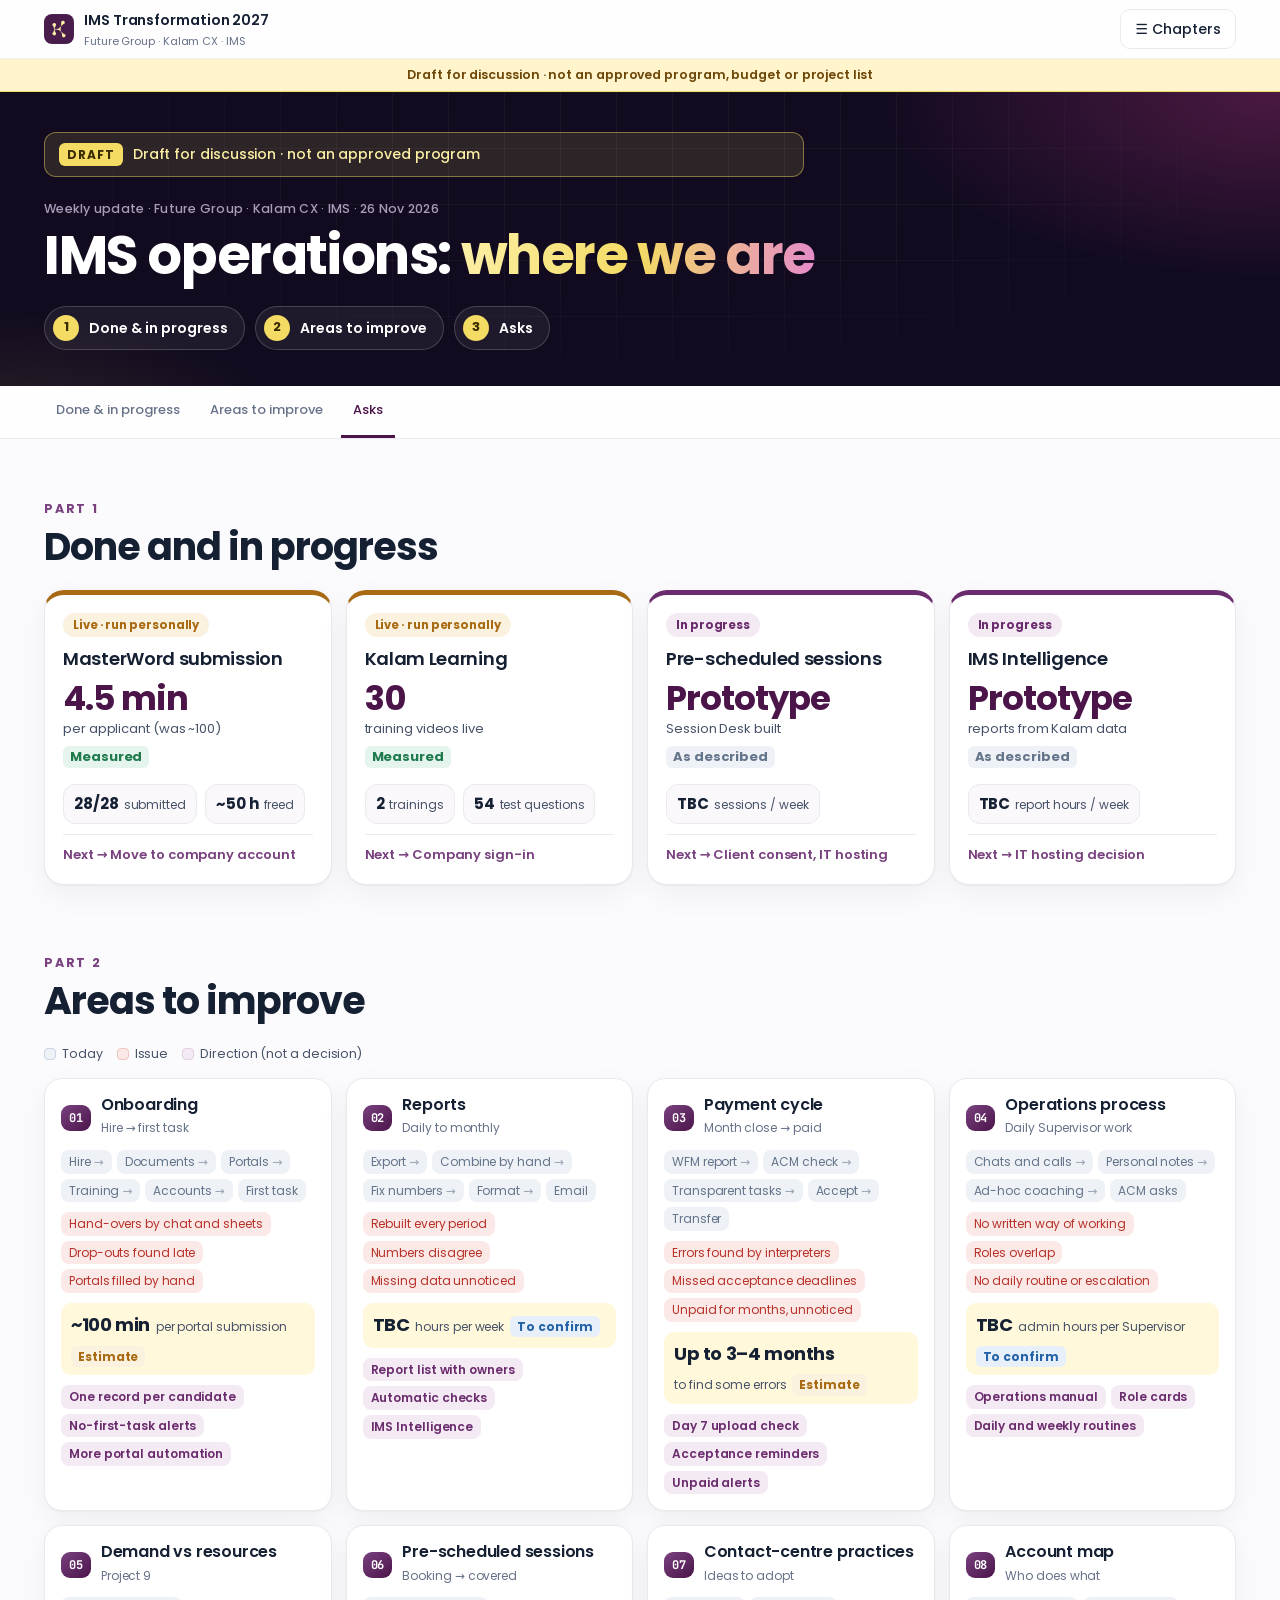
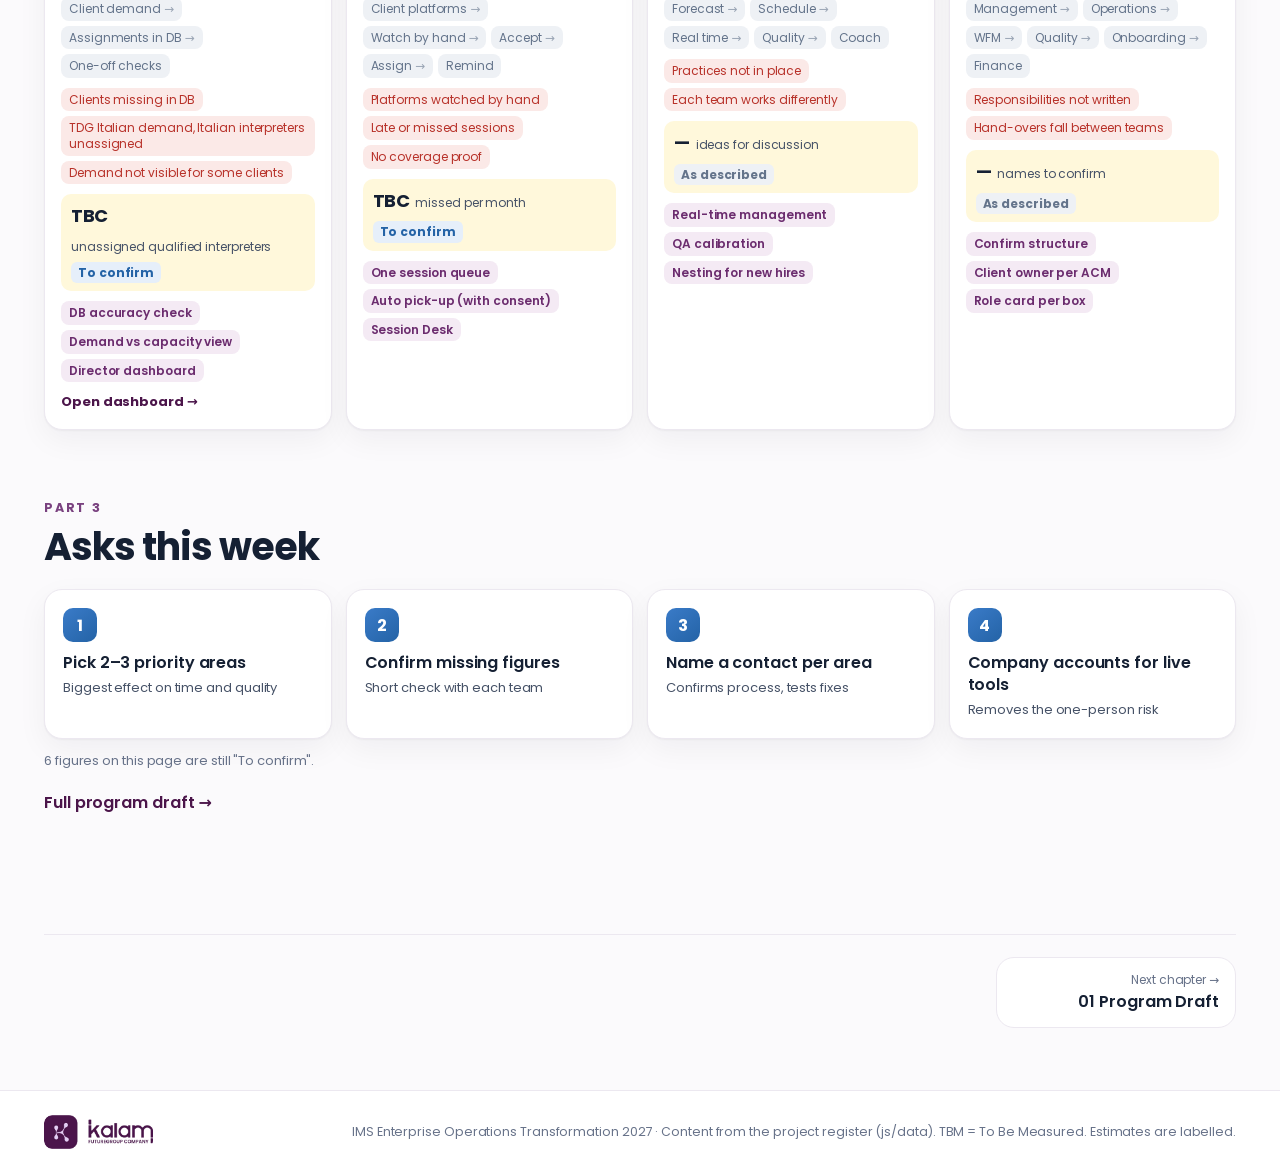
==== commit 3625f79d: "Weekly update made visual; add Project 9 demand vs resources with director console, custom views, un" ====
--- a/ims-program/index.html
+++ b/ims-program/index.html
@@ -35,10 +35,12 @@
 <script src="js/data/projects.js"></script>
 <script src="js/data/delivery.js"></script>
 <script src="js/data/update.js"></script>
+<script src="js/data/capacity.js"></script>
 <script src="js/ui.js"></script>
 <script src="js/chapters.js"></script>
 <script src="js/overview.js"></script>
 <script src="js/update.js"></script>
+<script src="js/capacity.js"></script>
 <script src="js/app.js"></script>
 </body>
 </html>
--- a/ims-program/css/app.css
+++ b/ims-program/css/app.css
@@ -35,7 +35,7 @@
 .brand b{font-size:14px;font-weight:600;line-height:1.15}
 .brand small{display:block;font-size:11px;color:#A9B6CB;font-weight:400}
 .chapnav{display:flex;gap:2px;margin-left:auto}
-.chapnav a{color:#C9D3E3;text-decoration:none;font-size:12.5px;font-weight:500;padding:7px 10px;border-radius:8px;white-space:nowrap;line-height:1.2}
+.chapnav a{color:#C9D3E3;text-decoration:none;font-size:12.5px;font-weight:500;padding:7px 7px;border-radius:8px;white-space:nowrap;line-height:1.2}
 .chapnav a span{display:block;font:600 10px "JetBrains Mono",monospace;color:#7F8FA8;letter-spacing:.5px}
 .chapnav a:hover{background:rgba(255,255,255,.07);color:#fff}
 .chapnav a.on{background:var(--yel);color:var(--plum)}
@@ -47,7 +47,7 @@
 .drawer a span{font:600 12px "JetBrains Mono",monospace;color:var(--yel)}
 .drawer a.on{color:var(--yel)}
 body.menu-open .drawer{display:block}
-@media(max-width:1180px){.chapnav{display:none}.menubtn{display:block}}
+@media(max-width:1300px){.chapnav{display:none}.menubtn{display:block}}
 
 /* ---------- chapter header ---------- */
 .chead{background:linear-gradient(180deg,var(--navy) 0%,var(--navy2) 100%);color:#fff;padding:34px 0 26px}
@@ -949,79 +949,214 @@
 .up-head span{font-size:12.5px;font-weight:700;letter-spacing:.14em;text-transform:uppercase;color:var(--plum2)}
 .up-head h2{font-size:clamp(26px,3.2vw,38px);letter-spacing:-1px;line-height:1.1;margin-top:6px}
 .up-head p{color:var(--soft);margin-top:8px;max-width:760px}
-.up-work{display:grid;grid-template-columns:repeat(2,minmax(0,1fr));gap:16px}
-.up-card{background:#fff;border:1px solid var(--line);border-radius:20px;padding:22px 24px;box-shadow:var(--sh);border-top:5px solid}
-.up-card.st-live{border-top-color:var(--est)}.up-card.st-build{border-top-color:var(--fut)}
-.up-top{display:flex;justify-content:space-between;align-items:center;gap:8px}
-.up-stage{font-size:12px;font-weight:700;border-radius:99px;padding:3px 10px}
+.up-work4{display:grid;grid-template-columns:repeat(4,minmax(0,1fr));gap:14px}
+.up-wc{background:#fff;border:1px solid var(--line);border-radius:20px;padding:18px;box-shadow:var(--sh);border-top:5px solid;display:flex;flex-direction:column;gap:10px}
+.up-wc.st-live{border-top-color:var(--est)}.up-wc.st-build{border-top-color:var(--fut)}
+.up-stage{align-self:flex-start;font-size:11.5px;font-weight:700;border-radius:99px;padding:3px 10px}
 .st-live .up-stage{background:var(--estL);color:var(--est)}.st-build .up-stage{background:var(--futL);color:var(--fut)}
-.up-card h3{font-size:20px;letter-spacing:-.3px;margin:10px 0 6px}
-.up-what{color:var(--soft);font-size:14.5px;line-height:1.5}
-.up-res{display:grid;grid-template-columns:repeat(auto-fit,minmax(140px,1fr));gap:10px;margin:16px 0}
-.up-res div{background:#FAF8FB;border:1px solid var(--line);border-radius:14px;padding:12px}
-.up-res b{display:block;font-size:24px;letter-spacing:-.6px;line-height:1.1}
-.up-res span{display:block;font-size:12.5px;color:var(--soft);line-height:1.35;margin:4px 0 6px}
+.up-wc h3{font-size:18px;letter-spacing:-.3px}
+.up-big b{display:block;font-size:34px;letter-spacing:-1px;line-height:1;color:var(--plum)}
+.up-big span{display:block;font-size:13px;color:var(--soft);margin:4px 0 6px}
+.up-small{display:flex;gap:8px;flex-wrap:wrap}
+.up-small div{background:#FAF8FB;border:1px solid var(--line);border-radius:12px;padding:6px 10px}
+.up-small b{font-size:15px;margin-right:5px}.up-small span{font-size:12px;color:var(--soft)}
+.up-nx{margin-top:auto;font-size:13px;font-weight:600;color:var(--plum2);border-top:1px solid var(--line);padding-top:10px}
 .up-tag{display:inline-block;font-size:11px;font-weight:700;border-radius:6px;padding:1px 7px;white-space:nowrap}
 .up-tag.t-ok{background:var(--okL);color:var(--ok)}.up-tag.t-est{background:var(--estL);color:var(--est)}.up-tag.t-cur{background:var(--curL);color:var(--cur)}.up-tag.t-dec{background:var(--decL);color:var(--dec)}
-.up-next{font-size:14px;border-top:1px solid var(--line);padding-top:12px}
-.up-note{font-size:13px;color:var(--dim);margin-top:12px}
-.up-tiles{display:grid;grid-template-columns:repeat(4,minmax(0,1fr));gap:10px;margin-bottom:16px}
-.up-tile{text-align:left;background:#fff;border:1px solid var(--line);border-radius:16px;padding:14px;display:flex;flex-direction:column;gap:6px;box-shadow:var(--sh);transition:border-color .15s,transform .15s}
-.up-tile:hover{border-color:#D9C3DE;transform:translateY(-2px)}
-.up-tile span{font-family:"JetBrains Mono",monospace;font-weight:700;font-size:13px;color:var(--plum2)}
-.up-tile b{font-size:14px;line-height:1.25;color:var(--text)}
-.up-tile small{font-size:11.5px;color:var(--dim);font-weight:600;margin-top:auto}
-.up-tile.on{background:var(--plum);border-color:var(--plum)}
-.up-tile.on b{color:#fff}.up-tile.on span{color:#F4DB63}.up-tile.on small{color:#E6D5EA}
-.up-area{padding:24px 26px;border-radius:20px}
-.up-ah{display:flex;align-items:center;gap:12px;margin-bottom:6px}
-.up-ah span{font-family:"JetBrains Mono",monospace;font-weight:700;color:#fff;background:linear-gradient(140deg,#79417F,#4B154A);border-radius:10px;padding:4px 10px}
-.up-ah h3{font-size:24px;letter-spacing:-.5px}
-.up-scope{color:var(--soft);margin-bottom:6px}
-.up-h{font-size:13px;text-transform:uppercase;letter-spacing:.08em;color:var(--plum2);margin:18px 0 10px}
-.up-h small{text-transform:none;letter-spacing:0;color:var(--dim);font-weight:500;margin-left:6px}
-.up-flow{display:flex;flex-wrap:wrap;gap:8px}
-.up-flow div{display:flex;align-items:center;gap:8px;background:var(--curL);border-radius:10px;padding:8px 12px;font-size:13.5px;position:relative}
-.up-flow div span{width:20px;height:20px;border-radius:99px;display:grid;place-items:center;background:#fff;color:var(--cur);font-size:11px;font-weight:700;flex:none}
-.up-cols{display:grid;grid-template-columns:repeat(2,minmax(0,1fr));gap:24px}
-.up-list{list-style:none;display:grid;gap:8px}
-.up-list li{position:relative;padding-left:26px;font-size:14.5px;line-height:1.45}
-.up-list li:before{position:absolute;left:0;top:1px;width:18px;height:18px;border-radius:99px;display:grid;place-items:center;font-size:11px;font-weight:700}
-.up-list.bad li:before{content:"!";background:var(--riskL);color:var(--risk)}
-.up-list.fix li:before{content:"→";background:var(--futL);color:var(--fut)}
-.up-list.q li:before{content:"?";background:var(--decL);color:var(--dec)}
-.up-time{width:100%;border-collapse:collapse;font-size:13.5px}
-.up-time td{padding:8px 6px;border-bottom:1px solid var(--line);vertical-align:top}
-.up-time td:first-child{white-space:nowrap;font-size:15px}
-.up-time td:last-child{text-align:right}
-.up-state{margin:20px 0 4px;background:linear-gradient(90deg,#FFF8DB,#FFFDF3);border:1px solid #F1E3A0;border-left:5px solid #F4DB63;border-radius:14px;padding:14px 18px}
-.up-state b{font-size:12px;text-transform:uppercase;letter-spacing:.08em;color:#7A5B00}
-.up-state p{font-size:17px;font-weight:600;line-height:1.45;margin-top:4px;letter-spacing:-.2px}
-.up-basis{background:#FAF8FB;border-radius:14px;padding:4px 16px 14px}
-.up-basis p{font-size:14px;color:var(--soft)}
-.up-link{margin-top:8px}
-.up-prac{display:grid;grid-template-columns:repeat(4,minmax(0,1fr));gap:12px;margin-top:16px}
-.up-prac div{border:1px solid var(--line);border-radius:14px;padding:14px;background:#fff}
-.up-prac h4{font-size:15px;color:var(--plum)}
-.up-prac p{font-size:13px;color:var(--soft);margin:6px 0}
-.up-prac span{font-size:12.5px;font-weight:600;color:var(--ok)}
-.up-org{margin-top:16px}
-.up-orgtop{margin:0 auto 18px;max-width:340px;text-align:center;background:var(--plum);color:#fff;border-radius:14px;padding:12px;position:relative}
-.up-orgtop b{display:block;font-size:16px}.up-orgtop span{font-size:12.5px;color:#E6D5EA}
-.up-orgtop:after{content:"";position:absolute;left:50%;bottom:-18px;width:2px;height:18px;background:var(--line2)}
-.up-orggrid{display:grid;grid-template-columns:repeat(6,minmax(0,1fr));gap:10px;border-top:2px solid var(--line2);padding-top:16px}
-.up-orgg{background:#fff;border:1px solid var(--line);border-radius:14px;padding:12px;position:relative}
-.up-orgg:before{content:"";position:absolute;left:50%;top:-18px;width:2px;height:16px;background:var(--line2)}
-.up-orgg h4{font-size:14px;color:var(--plum);margin-bottom:8px}
-.up-orgg div{border-top:1px solid var(--line);padding:6px 0}
-.up-orgg div b{display:block;font-size:13px}.up-orgg div span{font-size:12px;color:var(--dim);line-height:1.35;display:block}
-.up-nav{display:flex;justify-content:space-between;margin-top:14px}
+.up-key{display:flex;gap:6px 14px;flex-wrap:wrap;align-items:center;font-size:12.5px;color:var(--soft);margin-bottom:14px}
+.up-key i{display:inline-block;width:12px;height:12px;border-radius:4px;margin-right:-8px}
+.k-today{background:var(--curL);border:1px solid #C9D6EA}.k-pain{background:var(--riskL);border:1px solid #F0C4BF}.k-fix{background:var(--futL);border:1px solid #E4CFE4}
+.up-grid{display:grid;grid-template-columns:repeat(4,minmax(0,1fr));gap:14px}
+.up-ac{background:#fff;border:1px solid var(--line);border-radius:18px;padding:16px;box-shadow:var(--sh);display:flex;flex-direction:column;gap:10px}
+.up-ach{display:flex;gap:10px;align-items:center}
+.up-ach>span{font:700 12px "JetBrains Mono",monospace;color:#fff;background:linear-gradient(140deg,#79417F,#4B154A);border-radius:9px;padding:5px 8px}
+.up-ach h3{font-size:16px;line-height:1.2}.up-ach small{font-size:12px;color:var(--dim)}
+.up-chips{display:flex;flex-wrap:wrap;gap:5px}
+.up-chips em{font-style:normal;font-size:12px;line-height:1.3;border-radius:8px;padding:4px 8px}
+.up-chips.c-today em{background:var(--curL);color:var(--cur)}
+.up-chips.c-today em:not(:last-child):after{content:" →";opacity:.6}
+.up-chips.c-pain em{background:var(--riskL);color:var(--risk)}
+.up-chips.c-fix em{background:var(--futL);color:var(--fut);font-weight:600}
+.up-tb{display:flex;align-items:baseline;flex-wrap:wrap;gap:6px;background:#FFF8DB;border-radius:10px;padding:8px 10px}
+.up-tb b{font-size:18px;letter-spacing:-.4px}.up-tb span{font-size:12px;color:var(--soft)}
+.up-go{margin-top:auto;font-size:13px;font-weight:700;color:var(--plum);text-decoration:none}
 .up-asks{display:grid;grid-template-columns:repeat(4,minmax(0,1fr));gap:14px}
 .up-asks div{background:#fff;border:1px solid var(--line);border-radius:18px;padding:18px;box-shadow:var(--sh)}
 .up-asks b{width:34px;height:34px;border-radius:10px;display:grid;place-items:center;color:#fff;background:linear-gradient(140deg,#3A7BC8,var(--dec));margin-bottom:10px}
-.up-asks h4{font-size:16px;margin-bottom:6px}
-.up-asks p{font-size:13.5px;color:var(--soft)}
-.up-more{margin:22px 0 30px}.up-more a{font-weight:600;color:var(--plum);text-decoration:none}
-@media(max-width:1100px){.up-tiles{grid-template-columns:repeat(4,minmax(0,1fr))}.up-orggrid{grid-template-columns:repeat(3,minmax(0,1fr))}.up-prac{grid-template-columns:repeat(2,minmax(0,1fr))}.up-asks{grid-template-columns:repeat(2,minmax(0,1fr))}}
-@media(max-width:760px){.up-work,.up-cols{grid-template-columns:minmax(0,1fr)}.up-tiles{grid-template-columns:repeat(2,minmax(0,1fr))}.up-orggrid{grid-template-columns:minmax(0,1fr)}.up-orgg:before{display:none}.up-prac,.up-asks{grid-template-columns:minmax(0,1fr)}.up-area{padding:18px}.up-time td:last-child{text-align:left}}
-.up-cols>.up-state{align-self:start}
+.up-asks h4{font-size:16px;margin-bottom:4px}
+.up-asks p{font-size:13px;color:var(--soft)}
+.up-note{font-size:13px;color:var(--dim);margin-top:12px}
+.up-more{margin:18px 0 30px}.up-more a{font-weight:600;color:var(--plum);text-decoration:none}
+@media(max-width:1100px){.up-work4,.up-grid,.up-asks{grid-template-columns:repeat(2,minmax(0,1fr))}}
+@media(max-width:600px){.up-work4,.up-grid,.up-asks{grid-template-columns:minmax(0,1fr)}}
+.up-big .up-tag,.up-tb .up-tag{width:fit-content}
+/* v3.5 Project 9: demand vs resources */
+.cp-hero h1{font-size:clamp(28px,4vw,48px);line-height:1.08;letter-spacing:-1.2px;color:#fff;margin:4px 0 22px;max-width:900px}
+.cp-hero h1 em{font-style:normal;background:linear-gradient(92deg,#FCEFA5,#F4DB63 50%,#E58BC9);-webkit-background-clip:text;background-clip:text;color:transparent}
+.cp-pr{display:grid;grid-template-columns:repeat(4,minmax(0,1fr));gap:10px;max-width:900px}
+.cp-pr div{border:1px solid rgba(255,255,255,.18);background:rgba(255,255,255,.06);border-radius:14px;padding:10px 14px}
+.cp-pr b{display:block;color:#fff;font-size:15px}.cp-pr span{color:#F4DB63;font-weight:600;font-size:14px}
+.cp-st{display:inline-block;font-size:11px;font-weight:700;border-radius:6px;padding:2px 7px;white-space:nowrap}
+.cp-st.s-dec{background:var(--decL);color:var(--dec)}.cp-st.s-risk{background:var(--riskL);color:var(--risk)}.cp-st.s-cur{background:var(--curL);color:var(--cur)}.cp-st.s-est{background:var(--estL);color:var(--est)}.cp-st.s-fut{background:var(--futL);color:var(--fut)}.cp-st.s-ok{background:var(--okL);color:var(--ok)}
+.cp-fil{display:flex;flex-wrap:wrap;gap:8px;align-items:flex-end;margin-bottom:14px}
+.cp-fil label{display:flex;flex-direction:column;font-size:11px;font-weight:600;color:var(--dim);gap:3px}
+.cp-fil select{font:inherit;font-size:13px;padding:5px 8px;border:1px solid var(--line);border-radius:8px;background:#fff;color:var(--soft);min-width:110px}
+.cp-upd{margin-left:auto;font-size:12px;color:var(--dim);font-weight:600}
+.cp-panels{display:grid;grid-template-columns:repeat(3,minmax(0,1fr));gap:14px}
+.cp-p{background:#fff;border:1px solid var(--line);border-radius:18px;padding:14px 16px;box-shadow:var(--sh)}
+.cp-p h3{font-size:15px;display:flex;align-items:center;gap:8px;margin-bottom:6px}
+.cp-p h3 i,.cp-mods i{font:700 12px "JetBrains Mono",monospace;font-style:normal;color:#fff;background:linear-gradient(140deg,#79417F,#4B154A);border-radius:8px;width:24px;height:24px;display:grid;place-items:center;flex:none}
+.cp-k{border-top:1px solid var(--line)}
+.cp-k summary{list-style:none;display:grid;grid-template-columns:1fr auto;align-items:center;gap:2px 10px;padding:9px 0;cursor:pointer}
+.cp-k summary::-webkit-details-marker{display:none}
+.cp-l{font-size:13px;font-weight:600;grid-row:span 2}
+.cp-v{font-size:22px;letter-spacing:-.5px;text-align:right;line-height:1}.cp-v.na{color:#B9B0BD}
+.cp-k .cp-st{justify-self:end}
+.cp-k dl,.cp-o dl{display:grid;grid-template-columns:auto 1fr;gap:4px 10px;font-size:12.5px;background:#FAF8FB;border-radius:10px;padding:10px;margin-bottom:10px}
+.cp-k dt,.cp-o dt{color:var(--dim);font-weight:600}
+.cp-att ol{list-style:none;counter-reset:a;display:grid;gap:8px;margin-top:8px}
+.cp-att li{counter-increment:a;display:grid;grid-template-columns:22px 1fr auto;gap:8px;align-items:start;font-size:13px;line-height:1.35}
+.cp-att li:before{content:counter(a);width:20px;height:20px;border-radius:99px;background:var(--riskL);color:var(--risk);font-weight:700;font-size:11px;display:grid;place-items:center}
+.cp-att a,.cp-att button{font-size:11.5px;font-weight:700;color:var(--plum2);background:none;border:0;padding:0;cursor:pointer;text-decoration:none}
+.cp-chain{display:grid;grid-template-columns:repeat(6,minmax(0,1fr));gap:10px}
+.cp-chain div{position:relative;background:#fff;border:1px solid var(--line);border-radius:16px;padding:14px;box-shadow:var(--sh);display:flex;flex-direction:column;gap:8px;align-items:flex-start}
+.cp-chain div:not(:last-child):after{content:"→";position:absolute;right:-10px;top:50%;transform:translateY(-50%);color:var(--plum2);font-weight:700;z-index:1}
+.cp-chain span{font:700 11px "JetBrains Mono",monospace;color:var(--plum2)}
+.cp-chain b{font-size:14px;line-height:1.25}
+.cp-mods{display:grid;grid-template-columns:repeat(3,minmax(0,1fr));gap:14px}
+.cp-mods>div{background:#fff;border:1px solid var(--line);border-radius:18px;padding:16px;box-shadow:var(--sh);display:flex;flex-direction:column;gap:8px}
+.cp-mods h4{font-size:15px}
+.cp-lists{display:grid;grid-template-columns:repeat(3,minmax(0,1fr));gap:14px;margin-top:14px}
+.cp-lists h4{font-size:12px;text-transform:uppercase;letter-spacing:.08em;color:var(--plum2);margin-bottom:8px}
+.cp-lists .up-chips.c-today em:after{content:none}
+.cp-views{display:grid;grid-template-columns:repeat(5,minmax(0,1fr));gap:12px}
+.cp-views>div{background:#fff;border:1px solid var(--line);border-radius:16px;padding:14px;box-shadow:var(--sh);display:flex;flex-direction:column;gap:6px}
+.cp-views span{font-size:11px;font-weight:700;color:var(--plum2)}
+.cp-views h4{font-size:14px;line-height:1.25}.cp-views p{font-size:12.5px;color:var(--soft)}
+.cp-f{display:flex;flex-wrap:wrap;gap:4px}.cp-f em{font-style:normal;font-size:11px;background:var(--curL);color:var(--cur);border-radius:6px;padding:2px 6px}
+.cp-views small{margin-top:auto;font-size:11px;color:var(--dim)}
+.cp-dsum{display:flex;gap:10px;margin-bottom:12px;flex-wrap:wrap}
+.cp-dsum div{border-radius:14px;padding:10px 16px;display:flex;align-items:baseline;gap:8px}
+.cp-dsum b{font-size:26px}.cp-dsum span{font-size:13px;font-weight:600}
+.cp-dsum .s-ok{background:var(--okL);color:var(--ok)}.cp-dsum .s-dec{background:var(--decL);color:var(--dec)}.cp-dsum .s-risk{background:var(--riskL);color:var(--risk)}
+.cp-dt{width:100%;border-collapse:collapse;font-size:13px;background:#fff}
+.cp-dt th{text-align:left;font-size:11.5px;text-transform:uppercase;letter-spacing:.06em;color:var(--dim);padding:8px;border-bottom:2px solid var(--line)}
+.cp-dt td{padding:8px;border-bottom:1px solid var(--line)}
+.cp-stages{display:grid;grid-template-columns:repeat(5,minmax(0,1fr));gap:0;counter-reset:s}
+.cp-stages div{position:relative;padding:14px 14px 14px 0;border-top:4px solid var(--line2)}
+.cp-stages div.on{border-top-color:#F4DB63}
+.cp-stages span{position:absolute;top:-16px;left:0;width:28px;height:28px;border-radius:99px;background:#fff;border:2px solid var(--line2);display:grid;place-items:center;font-weight:700;font-size:13px;color:var(--plum2)}
+.cp-stages div.on span{background:#F4DB63;border-color:#F4DB63;color:#3A2A00}
+.cp-stages b{display:block;font-size:14px;margin-top:10px}.cp-stages small{font-size:12.5px;color:var(--soft)}
+.cp-pipe{display:grid;grid-template-columns:repeat(5,minmax(0,1fr));gap:6px;margin-bottom:14px}
+.cp-pipe div{background:var(--plumL);border-radius:12px;padding:10px 12px;clip-path:polygon(0 0,92% 0,100% 50%,92% 100%,0 100%,8% 50%)}
+.cp-pipe div:first-child{clip-path:polygon(0 0,92% 0,100% 50%,92% 100%,0 100%)}
+.cp-pipe b{font-size:22px;color:var(--plum);margin:0 6px 0 10px}.cp-pipe span{font-size:12.5px;font-weight:600;color:var(--plum2)}
+.cp-opps{display:grid;gap:10px}
+.cp-o{background:#fff;border:1px solid var(--line);border-radius:14px;padding:0 14px;box-shadow:var(--sh)}
+.cp-o summary{display:flex;gap:10px;align-items:center;padding:12px 0;cursor:pointer;flex-wrap:wrap}
+.cp-o summary .mono{font-size:12px;font-weight:700;color:var(--plum2)}.cp-o summary b{font-size:14.5px;flex:1}
+.cp-o summary em{font-style:normal;font-size:11.5px;font-weight:700;background:var(--decL);color:var(--dec);border-radius:99px;padding:2px 10px}
+@media(max-width:1100px){.cp-panels,.cp-mods{grid-template-columns:repeat(2,minmax(0,1fr))}.cp-chain{grid-template-columns:repeat(3,minmax(0,1fr))}.cp-views{grid-template-columns:repeat(3,minmax(0,1fr))}.cp-lists{grid-template-columns:minmax(0,1fr)}}
+@media(max-width:700px){.cp-panels,.cp-mods,.cp-views,.cp-pr{grid-template-columns:minmax(0,1fr)}.cp-pr{grid-template-columns:repeat(2,minmax(0,1fr))}.cp-chain{grid-template-columns:repeat(2,minmax(0,1fr))}.cp-chain div:after{display:none}.cp-stages{grid-template-columns:minmax(0,1fr);gap:22px}.cp-pipe{grid-template-columns:repeat(5,minmax(0,1fr))}.cp-pipe div{padding:8px 4px 8px 10px}.cp-pipe b{display:block;margin:0;font-size:18px}.cp-pipe span{font-size:10.5px}.cp-upd{margin-left:0;width:100%}}
+.cp-flow{display:grid;grid-template-columns:minmax(0,1fr) 28px minmax(0,1.1fr) 28px minmax(0,1.2fr);gap:8px;align-items:stretch}
+.cp-fa{display:grid;place-items:center;font-size:24px;font-weight:700;color:var(--plum2)}
+.cp-fc{background:#fff;border:1px solid var(--line);border-radius:18px;padding:16px;box-shadow:var(--sh)}
+.cp-fc h4{font-size:12px;text-transform:uppercase;letter-spacing:.08em;color:var(--plum2);margin-bottom:10px}
+.cp-fc .up-chips.c-today em:after{content:none}
+.cp-db{background:linear-gradient(160deg,#4B154A,#2A0B2A);border:0;color:#fff}
+.cp-db h4{color:#F4DB63}
+.cp-tbls{display:grid;grid-template-columns:repeat(2,minmax(0,1fr));gap:6px}
+.cp-tbls span{background:rgba(255,255,255,.1);border:1px solid rgba(255,255,255,.18);border-radius:8px;padding:6px 8px;font-size:12.5px;font-weight:600}
+.cp-chk{display:grid;gap:3px;margin-top:10px}.cp-chk small{font-size:12px;color:#E6D5EA}
+.cp-rep{list-style:none;display:grid;gap:8px}
+.cp-rep li{border-bottom:1px solid var(--line);padding-bottom:7px}
+.cp-rep b{display:block;font-size:13.5px}.cp-rep span{font-size:12px;color:var(--soft)}
+.cp-rep i{font-style:normal;font-weight:700;color:var(--fut);background:var(--futL);border-radius:5px;padding:1px 6px;margin-right:6px;font-size:11px}
+.cp-vb{display:grid;grid-template-columns:minmax(0,1fr) minmax(0,1.3fr);gap:16px}
+.cp-vctl,.cp-vprev{background:#fff;border:1px solid var(--line);border-radius:18px;padding:16px;box-shadow:var(--sh)}
+.cp-vctl h4{font-size:12px;text-transform:uppercase;letter-spacing:.08em;color:var(--plum2);margin:12px 0 8px}.cp-vctl h4:first-child{margin-top:0}
+.cp-roles,.cp-tg{display:flex;flex-wrap:wrap;gap:6px}
+.cp-roles button{border:1px solid var(--line2);background:#fff;border-radius:99px;padding:6px 14px;font:inherit;font-size:13px;font-weight:600;cursor:pointer;color:var(--text)}
+.cp-roles button.on{background:var(--plum);border-color:var(--plum);color:#fff}
+.cp-tg button{border:1px dashed var(--line2);background:#fff;border-radius:9px;padding:5px 9px;font:inherit;font-size:12px;cursor:pointer;color:var(--soft);display:flex;gap:6px;align-items:center}
+.cp-tg button i{font-style:normal;font:700 10.5px "JetBrains Mono",monospace;color:var(--dim)}
+.cp-tg button.on{border-style:solid;border-color:var(--plum2);background:var(--plumL);color:var(--plum);font-weight:600}.cp-tg button.on i{color:var(--plum2)}
+.cp-vctl select{font:inherit;font-size:13px;padding:6px 10px;border:1px solid var(--line2);border-radius:8px}
+.cp-vact{display:flex;gap:8px;align-items:center;margin-top:14px;flex-wrap:wrap}.cp-vact span{font-size:12.5px;font-weight:600;color:var(--ok)}
+.cp-vprev{background:#FAF8FB}
+.cp-vph{display:flex;justify-content:space-between;gap:8px;flex-wrap:wrap;align-items:baseline;margin-bottom:12px}
+.cp-vph b{font-size:18px}.cp-vph span{font-size:12.5px;color:var(--dim)}
+.cp-minis{display:grid;grid-template-columns:repeat(auto-fill,minmax(170px,1fr));gap:8px}
+.cp-mini{background:#fff;border:1px solid var(--line);border-radius:12px;padding:10px;display:grid;gap:4px}
+.cp-mini b{font-size:12.5px;display:flex;gap:6px;align-items:center;margin-bottom:2px}
+.cp-mini b i{font-style:normal;font:700 10px "JetBrains Mono",monospace;color:#fff;background:var(--plum2);border-radius:5px;padding:1px 5px}
+.cp-mini span{font-size:11.5px;color:var(--soft);display:flex;justify-content:space-between;gap:6px}.cp-mini em{font-style:normal;font-weight:700;color:#B9B0BD}
+.cp-vlist{display:flex;flex-wrap:wrap;gap:6px;margin-top:10px}
+.cp-vlist span{font-size:12px;background:#fff;border:1px solid var(--line);border-radius:8px;padding:4px 8px}.cp-vlist i{font-style:normal;font-weight:700;color:var(--plum2);margin-right:5px}
+@media(max-width:1000px){.cp-flow{grid-template-columns:minmax(0,1fr)}.cp-fa{transform:rotate(90deg);height:24px}.cp-vb{grid-template-columns:minmax(0,1fr)}}
+/* v3.6 futuristic director console (dark band, high-contrast text) */
+.cp-console{background:radial-gradient(ellipse 50% 60% at 60% 40%,rgba(229,139,201,.10),transparent 70%),#0E0610;color:#EDE6F0;padding:28px 0 26px;border-top:1px solid #2A1530;border-bottom:1px solid #2A1530}
+.cx-top{display:flex;justify-content:space-between;gap:16px;flex-wrap:wrap;align-items:flex-end;border-bottom:1px solid #2A1530;padding-bottom:14px}
+.cx-title b{display:block;font:700 22px Poppins,sans-serif;letter-spacing:.5px;color:#fff}
+.cx-title span,.cx-gh span{font:600 11.5px "JetBrains Mono",monospace;color:#C9B6CF;letter-spacing:.06em;display:inline-flex;align-items:center;gap:6px}
+.cx-rec{width:8px;height:8px;border-radius:99px;background:#FF5A6E;box-shadow:0 0 8px #FF5A6E;animation:cxBlink 1.6s infinite}
+@keyframes cxBlink{50%{opacity:.25}}
+.cx-strip{display:flex;gap:0;flex-wrap:wrap}
+.cx-strip div{padding:0 18px;border-left:1px solid #2A1530}
+.cx-strip small{display:block;font:600 10.5px "JetBrains Mono",monospace;text-transform:uppercase;letter-spacing:.1em;color:#A992AF}
+.cx-strip b{font-size:26px;color:#F4DB63;letter-spacing:-.5px;margin-right:6px}.cx-strip em{font-style:normal;font-size:12px;color:#C9B6CF}
+.cx-tiles u.r{background:#FF5A6E;box-shadow:0 0 6px rgba(255,90,110,.7)}
+.cx-tiles{display:grid;grid-template-columns:repeat(6,minmax(0,1fr));gap:6px;margin:12px 0}
+.cx-tiles>div{background:#1A0C1E;border:1px solid #2E1835;border-radius:8px;padding:6px 10px;display:grid;grid-template-columns:auto 1fr;gap:2px 8px;align-items:center}
+.cx-tiles span{font:700 13px "JetBrains Mono",monospace;color:#fff}.cx-tiles small{font:600 11px "JetBrains Mono",monospace;color:#A992AF;text-align:right}
+.cx-tiles i{grid-column:span 2;display:flex;gap:3px}.cx-tiles u{flex:1;height:5px;border-radius:2px;background:#3A2141}.cx-tiles u.on{background:#F4DB63;box-shadow:0 0 6px #F4DB63}
+.cp-console .cp-fil label{color:#A992AF}.cp-console .cp-fil select{background:#1A0C1E;border-color:#3A2141;color:#C9B6CF}
+.cx-main{display:grid;grid-template-columns:minmax(0,1fr) 300px;gap:14px;align-items:start}
+.cx-graph{grid-column:1/-1}
+.cx-side{grid-template-columns:repeat(3,minmax(0,1fr));align-items:start}
+.cx-side{display:grid;gap:10px}
+.cx-p{background:#160A1A;border:1px solid #2E1835;border-radius:12px;padding:10px 12px}
+.cx-p h3{font-size:14px;color:#fff;display:flex;gap:8px;align-items:center;margin-bottom:4px}
+.cx-p h3 i{font:700 11px "JetBrains Mono",monospace;font-style:normal;color:#0E0610;background:#E58BC9;border-radius:5px;width:20px;height:20px;display:grid;place-items:center;box-shadow:0 0 8px rgba(229,139,201,.6)}
+.cp-console .cp-k{border-top-color:#2A1530}.cp-console .cp-k summary{padding:7px 0}
+.cp-console .cp-l{color:#EDE6F0;font-size:13px}.cp-console .cp-v{color:#fff}.cp-console .cp-v.na{color:#6E5A74}
+.cp-console .cp-k dl{background:#22102A;color:#EDE6F0}.cp-console .cp-k dt{color:#A992AF}
+.cp-console .cp-st.s-dec{background:rgba(110,160,255,.16);color:#A9C6FF}.cp-console .cp-st.s-risk{background:rgba(255,90,110,.16);color:#FF9AA8}.cp-console .cp-st.s-cur{background:rgba(255,255,255,.08);color:#C9B6CF}.cp-console .cp-st.s-ok{background:rgba(110,220,150,.16);color:#8FE3AE}
+.cx-graph{position:relative;background:#0A040C;border:1px solid #2E1835;border-radius:14px;overflow:hidden;background-image:linear-gradient(rgba(255,255,255,.035) 1px,transparent 1px),linear-gradient(90deg,rgba(255,255,255,.035) 1px,transparent 1px);background-size:40px 40px}
+.cx-gh{display:flex;justify-content:space-between;gap:10px;flex-wrap:wrap;padding:10px 12px 0}
+.cx-leg{gap:10px!important}.cx-leg i{display:inline-block;width:16px;height:2px;margin-left:6px}
+.l-on{background:#E58BC9}.l-off{background:repeating-linear-gradient(90deg,#8B7690 0 3px,transparent 3px 6px)}.l-gap{background:#FF5A6E}
+.cx-svg{display:block;width:100%;height:auto}
+.cx-e{fill:none;stroke-width:1.2}
+.e-on{stroke:rgba(229,139,201,.55);stroke-dasharray:4 10;animation:cxFlow 3.2s linear infinite}
+.e-off{stroke:rgba(180,160,190,.35);stroke-dasharray:3 5}
+.e-gap{stroke:#FF5A6E;stroke-width:1.8;stroke-dasharray:6 5;animation:cxFlow 1.6s linear infinite}
+@keyframes cxFlow{to{stroke-dashoffset:-28}}
+.cx-n{cursor:pointer;outline:none}
+.cx-n rect{fill:#2A1530;stroke:#E58BC9;stroke-width:1.4}
+.cx-n text{fill:#D9CCDD;font:500 12px Poppins,sans-serif;paint-order:stroke;stroke:#0A040C;stroke-width:3px}
+.n-db rect{fill:#F4DB63;stroke:#FFF3B0}.n-db text{fill:#F4DB63;font-weight:700;font-size:14px}
+.cx-halo{fill:none;stroke:rgba(244,219,99,.35);stroke-width:1;animation:cxPulse 2.4s ease-out infinite;transform-origin:center}
+@keyframes cxPulse{0%{r:16;opacity:1}100%{r:46;opacity:0}}
+.n-mod rect{fill:#E58BC9;stroke:#fff}.n-mod text{fill:#0E0610;font:700 10px "JetBrains Mono",monospace;stroke:none}
+.n-src rect{fill:#1A0C1E;stroke:#8B7690;stroke-dasharray:2 2}.n-src text{fill:#A992AF}
+.n-view rect{fill:#3A1F44;stroke:#C9A0D8}
+.n-rep rect{fill:#1E2A44;stroke:#A9C6FF}.n-rep text{fill:#C9D8FF}
+.n-role rect{fill:#F4DB63;stroke:#fff;rx:99}.n-role text{fill:#FCEFA5;font-weight:600}
+.n-gap rect{fill:#FF5A6E;stroke:#FFC2CA}.n-gap text{fill:#FF9AA8;font-weight:700}
+.cx-svg.focus .cx-e:not(.hi){opacity:.08}.cx-svg.focus .cx-n:not(.hi){opacity:.25}
+.cx-e.hi{stroke-width:2.2;opacity:1}.cx-n.hi rect{stroke-width:2.4}
+.cx-tip{position:absolute;left:12px;bottom:10px;right:12px;font:500 12.5px Poppins,sans-serif;color:#C9B6CF;background:rgba(14,6,16,.8);border:1px solid #2E1835;border-radius:8px;padding:6px 10px}
+.cx-tip b{color:#fff}
+.cx-right{display:grid;gap:10px}
+.cx-att ol{list-style:none;counter-reset:a;display:grid;gap:8px;margin-top:6px}
+.cx-att li{counter-increment:a;display:grid;grid-template-columns:20px 1fr auto;gap:6px;font-size:12.5px;line-height:1.35;color:#EDE6F0}
+.cx-att li:before{content:counter(a);width:18px;height:18px;border-radius:99px;background:rgba(255,90,110,.2);color:#FF9AA8;font-weight:700;font-size:10.5px;display:grid;place-items:center}
+.cx-att a,.cx-att button{font-size:11px;font-weight:700;color:#F4DB63;background:none;border:0;padding:0;cursor:pointer;text-decoration:none}
+.cx-log{background:#07030A;border:1px solid #2E1835;border-radius:12px;padding:10px 12px;font:500 11.5px/1.65 "JetBrains Mono",monospace;color:#8B7690;max-height:300px;overflow:auto}
+.cx-lh{color:#C9B6CF;border-bottom:1px solid #2A1530;margin-bottom:6px;padding-bottom:4px}
+.cx-log span{color:#C9B6CF}.cx-log b{font-weight:500}.cx-log b.y{color:#F4DB63}.cx-log b.r{color:#FF9AA8}.cx-log b.g{color:#8FE3AE}
+.cx-note{font-size:12.5px;color:#A992AF;margin-top:12px}
+@media(max-width:1200px){.cx-main{grid-template-columns:minmax(0,1fr)}.cx-side{grid-template-columns:repeat(2,minmax(0,1fr))}.cx-right{grid-template-columns:repeat(2,minmax(0,1fr))}}
+@media(max-width:700px){.cx-side,.cx-right{grid-template-columns:minmax(0,1fr)}.cx-tiles{grid-template-columns:repeat(3,minmax(0,1fr))}.cx-strip div{padding:0 10px 6px 0;border:0}.cx-strip b{font-size:20px}.cx-graph{overflow-x:auto}.cx-svg{width:760px;max-width:none}.cx-tip{position:static;margin:0 12px 10px}}
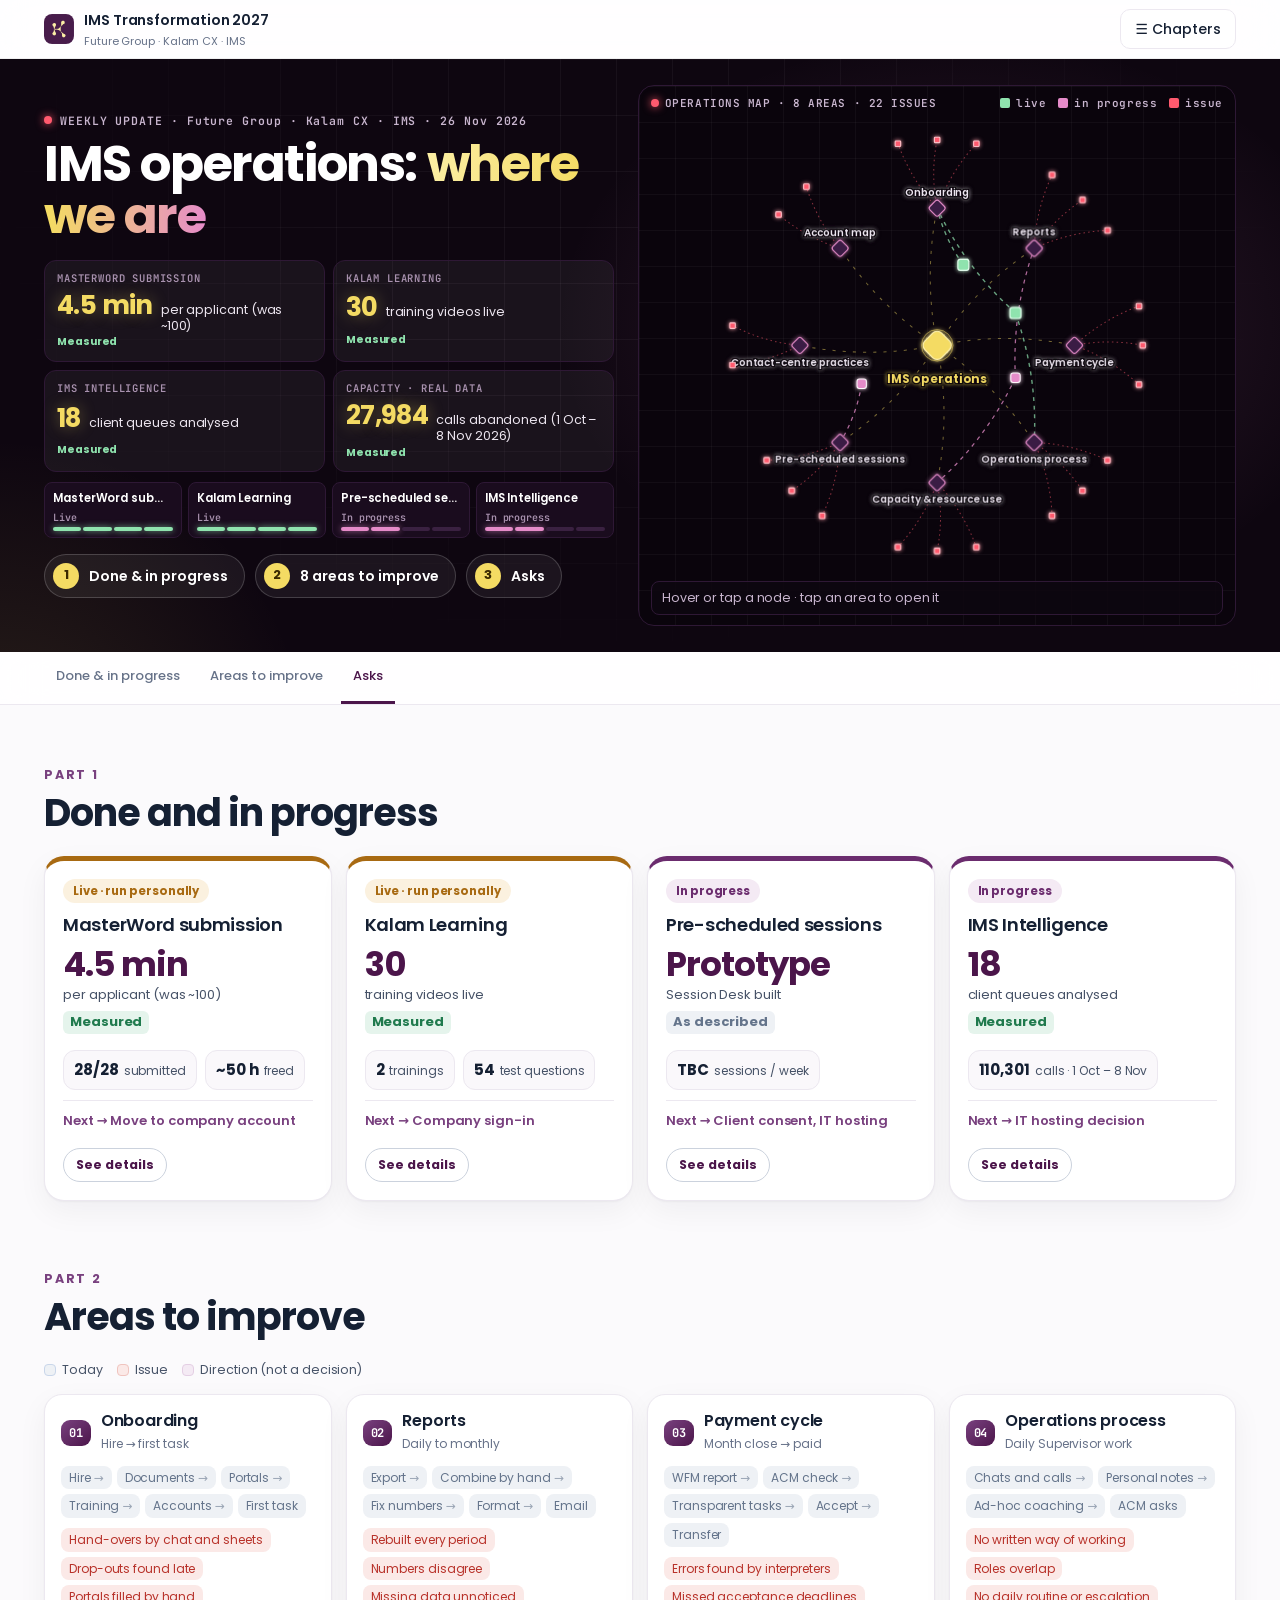
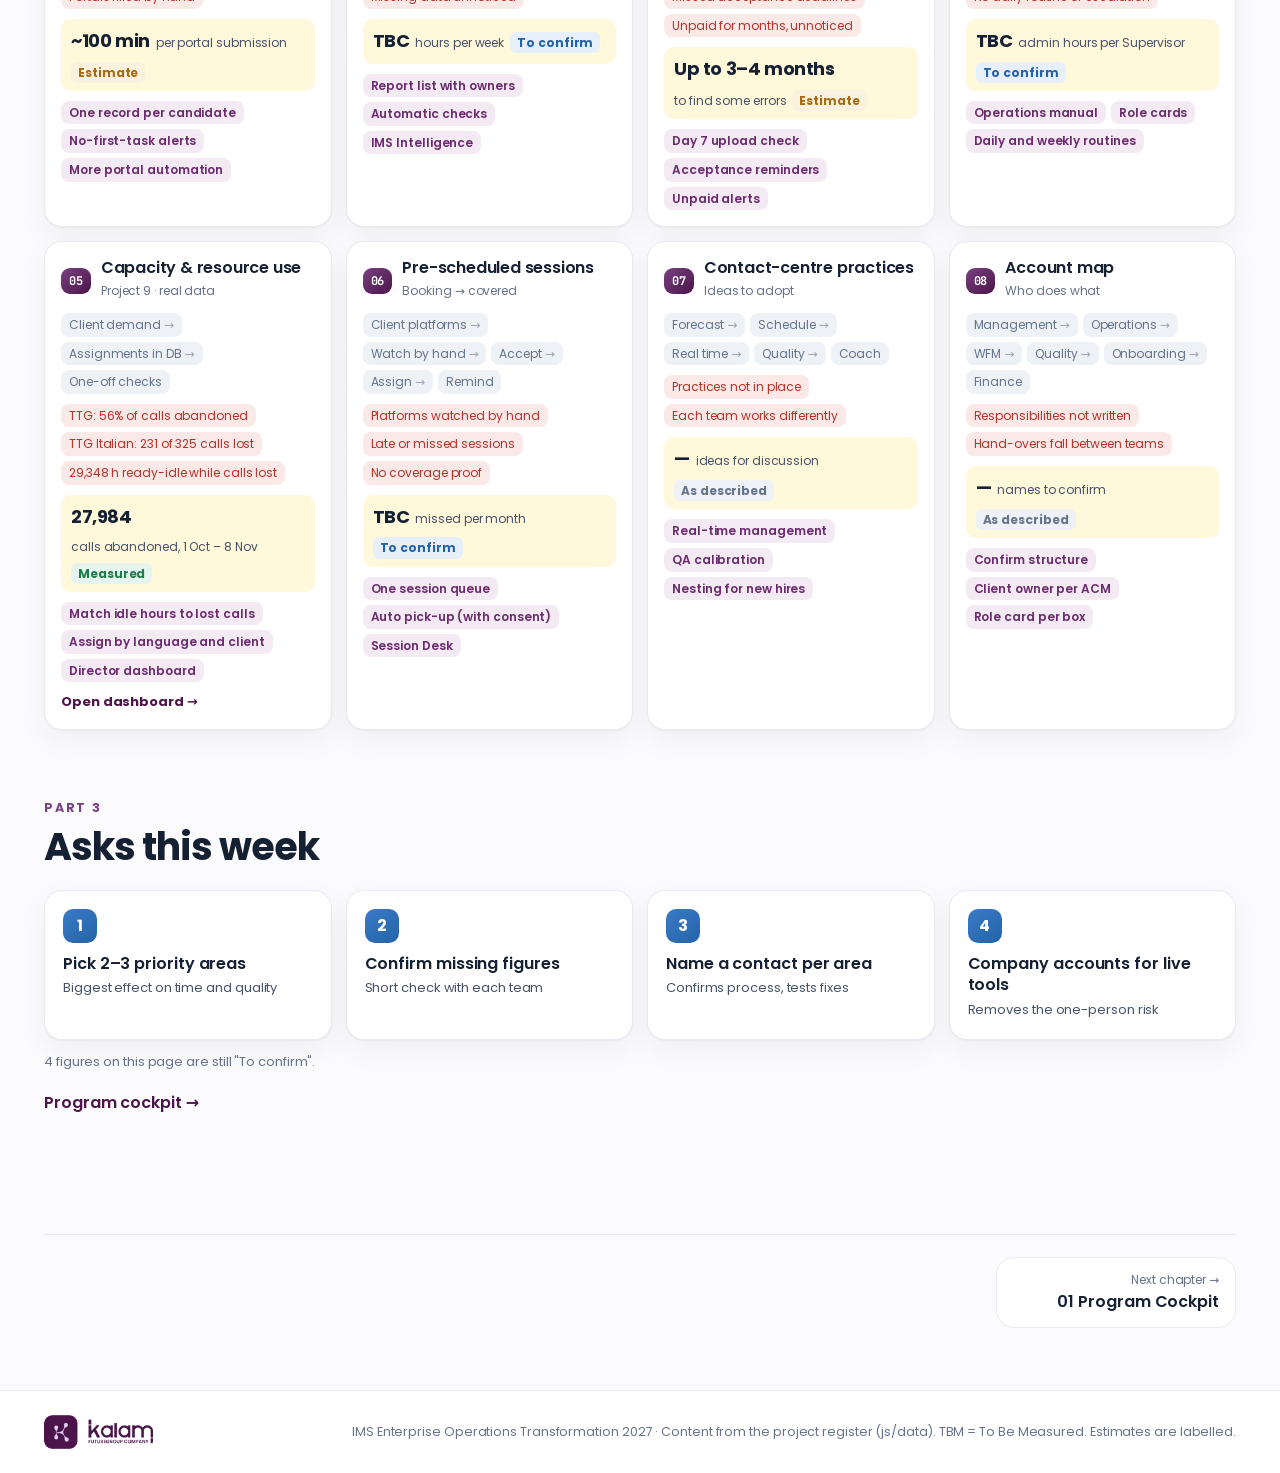
==== commit 91e4089c: "Home live map, real capacity data from IMS dashboard, work details, remove draft labels Co-Authored-" ====
--- a/ims-program/index.html
+++ b/ims-program/index.html
@@ -19,7 +19,6 @@
   <nav class="chapnav" id="chapnav" aria-label="Chapters"></nav>
   <button class="menubtn" id="menubtn" aria-expanded="false" aria-controls="drawer">☰ Chapters</button>
 </div></header>
-<div class="draftbar" role="note">Draft for discussion · not an approved program, budget or project list</div>
 <div class="drawer" id="drawer"><nav aria-label="Chapters"></nav></div>
 
 <main id="main"><noscript><div class="wrap" style="padding:40px 0">This portal needs JavaScript to display the program content.</div></noscript></main>
--- a/ims-program/css/app.css
+++ b/ims-program/css/app.css
@@ -1160,3 +1160,88 @@
 .cx-note{font-size:12.5px;color:#A992AF;margin-top:12px}
 @media(max-width:1200px){.cx-main{grid-template-columns:minmax(0,1fr)}.cx-side{grid-template-columns:repeat(2,minmax(0,1fr))}.cx-right{grid-template-columns:repeat(2,minmax(0,1fr))}}
 @media(max-width:700px){.cx-side,.cx-right{grid-template-columns:minmax(0,1fr)}.cx-tiles{grid-template-columns:repeat(3,minmax(0,1fr))}.cx-strip div{padding:0 10px 6px 0;border:0}.cx-strip b{font-size:20px}.cx-graph{overflow-x:auto}.cx-svg{width:760px;max-width:none}.cx-tip{position:static;margin:0 12px 10px}}
+/* v3.7 real demand bars, measured status, home live map */
+.n-srcon rect{fill:#8FE3AE;stroke:#DFFFEA}.n-srcon text{fill:#BFF2D1;font-weight:600}
+.cp-chain strong{font-size:26px;letter-spacing:-.6px;color:var(--plum);line-height:1}
+.rd-kpis{display:grid;grid-template-columns:repeat(5,minmax(0,1fr));gap:10px;margin-bottom:14px}
+.rd-kpis div{background:#fff;border:1px solid var(--line);border-radius:16px;padding:14px;box-shadow:var(--sh)}
+.rd-kpis b{display:block;font-size:26px;letter-spacing:-.6px;color:var(--plum)}.rd-kpis span{font-size:12.5px;color:var(--soft)}
+.rd-kpis .bad b{color:var(--risk)}.rd-kpis .idle b{color:#B7791F}
+.rd-cols{display:grid;grid-template-columns:repeat(2,minmax(0,1fr));gap:14px}
+.rd-card{background:#fff;border:1px solid var(--line);border-radius:18px;padding:16px;box-shadow:var(--sh)}
+.rd-card h4{font-size:15px;margin-bottom:4px}
+.rd-key{display:flex;gap:6px 12px;align-items:center;font-size:12px;color:var(--soft);margin-bottom:8px}
+.rd-key i{display:inline-block;width:10px;height:10px;border-radius:3px;margin-right:-6px}
+.rd-key i.a,.rb-t i.a{background:#79417F}.rd-key i.x,.rb-t i.x{background:#E0525F}
+.rb{display:grid;grid-template-columns:120px minmax(0,1fr) 64px 58px;gap:8px;align-items:center;padding:5px 0;font-size:12.5px}
+.rb span{font-weight:600;white-space:nowrap;overflow:hidden;text-overflow:ellipsis}
+.rb-t{display:flex;height:12px;border-radius:4px;background:#F3EEF5;overflow:hidden}
+.rb b{text-align:right;font-variant-numeric:tabular-nums}.rb em{font-style:normal;font-size:11.5px;color:var(--risk);font-weight:700;text-align:right}
+@media(max-width:900px){.rd-kpis{grid-template-columns:repeat(2,minmax(0,1fr))}.rd-cols{grid-template-columns:minmax(0,1fr)}.rb{grid-template-columns:96px minmax(0,1fr) 56px 50px}}
+/* home live map hero */
+.hm-hero{padding:26px 0 26px;background:radial-gradient(ellipse 45% 70% at 75% 45%,rgba(229,139,201,.16),transparent 70%),radial-gradient(ellipse 35% 80% at 0% 120%,rgba(244,219,99,.12),transparent 70%),#0E0610}
+.hm-wrap{display:grid;grid-template-columns:minmax(0,1fr) minmax(0,1.05fr);gap:24px;align-items:center}
+.hm-bar{font:600 11.5px "JetBrains Mono",monospace;letter-spacing:.08em;color:#C9B6CF;display:flex;align-items:center;gap:8px;margin-bottom:10px}
+.hm-hero h1{font-size:clamp(30px,4vw,50px);line-height:1.04;letter-spacing:-1.4px;color:#fff;margin:0 0 18px}
+.hm-hero h1 em{font-style:normal;background:linear-gradient(92deg,#FCEFA5,#F4DB63 50%,#E58BC9);-webkit-background-clip:text;background-clip:text;color:transparent}
+.hm-strip{display:grid;grid-template-columns:repeat(2,minmax(0,1fr));gap:8px;margin-bottom:10px}
+.hm-strip div{background:rgba(255,255,255,.05);border:1px solid #2E1835;border-radius:12px;padding:10px 12px;display:grid;grid-template-columns:auto 1fr;gap:0 8px;align-items:baseline}
+.hm-strip small{grid-column:1/-1;font:600 10.5px "JetBrains Mono",monospace;text-transform:uppercase;letter-spacing:.08em;color:#A992AF}
+.hm-strip b{font-size:26px;color:#F4DB63;letter-spacing:-.6px;text-shadow:0 0 16px rgba(244,219,99,.35)}
+.hm-strip span{font-size:12.5px;color:#EDE6F0;line-height:1.3}
+.hm-strip em{grid-column:1/-1;font-style:normal;font-size:10.5px;font-weight:700;color:#8FE3AE}.hm-strip em.hs-estimate{color:#F7C37A}
+.hm-tiles{display:grid;grid-template-columns:repeat(4,minmax(0,1fr));gap:6px;margin-bottom:16px}
+.hm-tiles div{background:#1A0C1E;border:1px solid #2E1835;border-radius:8px;padding:6px 8px;display:grid;gap:3px}
+.hm-tiles span{font-size:11.5px;font-weight:600;color:#fff;white-space:nowrap;overflow:hidden;text-overflow:ellipsis}
+.hm-tiles small{font:600 10px "JetBrains Mono",monospace;color:#A992AF}
+.hm-tiles i{display:flex;gap:2px}.hm-tiles u{flex:1;height:4px;border-radius:2px;background:#3A2141}
+.hm-tiles .t-live u{background:#8FE3AE;box-shadow:0 0 6px rgba(143,227,174,.7)}
+.hm-tiles .t-build u:nth-child(-n+2){background:#E58BC9;box-shadow:0 0 6px rgba(229,139,201,.7)}
+.hm-map{position:relative;background:#0A040C;border:1px solid #2E1835;border-radius:16px;overflow:hidden;background-image:linear-gradient(rgba(255,255,255,.035) 1px,transparent 1px),linear-gradient(90deg,rgba(255,255,255,.035) 1px,transparent 1px);background-size:36px 36px}
+.hm-mh{display:flex;justify-content:space-between;gap:8px;flex-wrap:wrap;padding:10px 12px 0;font:600 11px "JetBrains Mono",monospace;color:#C9B6CF;letter-spacing:.05em}
+.hm-mh span{display:inline-flex;align-items:center;gap:6px}
+.hm-leg i{display:inline-block;width:10px;height:10px;border-radius:2px;margin-left:6px}
+.l-live{background:#8FE3AE}.l-build{background:#E58BC9}.l-pain{background:#FF5A6E}
+.hm-svg{display:block;width:100%;height:auto}
+.hm-e{fill:none;stroke-width:1.3}
+.hm-e.e-on{stroke:rgba(244,219,99,.45);stroke-dasharray:4 9;animation:cxFlow 3s linear infinite}
+.hm-e.e-live{stroke:rgba(143,227,174,.7);stroke-width:1.8;stroke-dasharray:5 6;animation:cxFlow 1.6s linear infinite}
+.hm-e.e-build{stroke:rgba(229,139,201,.75);stroke-width:1.6;stroke-dasharray:5 6;animation:cxFlow 2.2s linear infinite}
+.hm-e.e-pain{stroke:rgba(255,90,110,.5);stroke-dasharray:2 4}
+.hm-n{cursor:pointer;outline:none}
+.hm-n rect{stroke-width:1.4}
+.hm-n text{fill:#EDE6F0;font:600 13px Poppins,sans-serif;paint-order:stroke;stroke:#0A040C;stroke-width:4px}
+.hm-n.n-core rect{fill:#F4DB63;stroke:#FFF3B0}.hm-n.n-core text{fill:#F4DB63;font-size:15px;font-weight:700}
+.hm-n.n-area rect{fill:#3A1F44;stroke:#E58BC9}
+.hm-n.n-live rect{fill:#8FE3AE;stroke:#E6FFF0}.hm-n.n-live text.w{fill:#BFF2D1}
+.hm-n.n-build rect{fill:#E58BC9;stroke:#fff}.hm-n.n-build text.w{fill:#F6C8E6}
+.hm-n text.w{font-size:11px}
+.hm-n.n-pain rect{fill:#FF5A6E;stroke:#FFC2CA}
+.hm-halo{fill:none;stroke:rgba(244,219,99,.45);animation:cxPulse 2.6s ease-out infinite}.hm-halo.h2{animation-delay:1.3s}
+.hm-svg.focus .hm-e:not(.hi){opacity:.07}.hm-svg.focus .hm-n:not(.hi){opacity:.25}
+.hm-e.hi{stroke-width:2.4}
+.hm-tip{margin:0 12px 10px;font-size:12.5px;color:#C9B6CF;background:rgba(14,6,16,.85);border:1px solid #2E1835;border-radius:8px;padding:6px 10px}.hm-tip b{color:#fff}
+@media(max-width:980px){.hm-wrap{grid-template-columns:minmax(0,1fr)}}
+@media(max-width:520px){.hm-tiles{grid-template-columns:repeat(2,minmax(0,1fr))}.hm-strip b{font-size:22px}.hm-n text{font-size:17px}.hm-n text.w{font-size:14px}}
+/* work detail panel */
+.up-open{margin-top:6px;border:1px solid var(--line2);background:#fff;border-radius:99px;padding:6px 12px;font:inherit;font-size:12.5px;font-weight:700;color:var(--plum);cursor:pointer;align-self:flex-start}
+.up-open:hover{border-color:var(--plum2)}
+.up-wc.sel{outline:2px solid var(--plum2);outline-offset:2px}
+.up-det{margin-top:16px;background:#fff;border:1px solid var(--line);border-radius:20px;padding:20px 22px;box-shadow:var(--sh)}
+.ud-head{display:flex;justify-content:space-between;gap:10px;align-items:flex-start;margin-bottom:14px}.ud-head h3{font-size:22px;margin-top:6px}
+.ud-ba{display:grid;grid-template-columns:minmax(0,1fr) 36px minmax(0,1fr);gap:10px;align-items:stretch}
+.ud-b,.ud-a{border-radius:14px;padding:14px 16px}.ud-b{background:var(--riskL)}.ud-a{background:var(--okL)}
+.ud-b h4{color:var(--risk)}.ud-a h4{color:var(--ok)}.ud-ba h4{font-size:12px;text-transform:uppercase;letter-spacing:.08em;margin-bottom:6px}
+.ud-ba ul{padding-left:18px;font-size:14px;line-height:1.5}
+.ud-arrow{display:grid;place-items:center;font-size:24px;font-weight:700;color:var(--plum2)}
+.ud-res{display:grid;grid-template-columns:repeat(4,minmax(0,1fr));gap:10px;margin:14px 0}
+.ud-res div{background:#FAF8FB;border:1px solid var(--line);border-radius:14px;padding:12px}
+.ud-res b{display:block;font-size:24px;letter-spacing:-.5px;color:var(--plum)}.ud-res span{display:block;font-size:12.5px;color:var(--soft);margin:3px 0 6px;line-height:1.35}
+.ud-low{display:grid;grid-template-columns:minmax(0,1.6fr) minmax(0,1fr);gap:16px;align-items:start}
+.ud-low figure{margin:0}.ud-low img{width:100%;border-radius:12px;border:1px solid var(--line);display:block}
+.ud-low figcaption{font-size:12px;color:var(--dim);margin-top:6px}
+.ud-noimg{background:#FAF8FB;border:1px dashed var(--line2);border-radius:12px;padding:18px;font-size:13.5px;color:var(--soft)}
+.ud-next h4{font-size:12px;text-transform:uppercase;letter-spacing:.08em;color:var(--plum2);margin-bottom:8px}
+.ud-next ol{padding-left:20px;font-size:14px;line-height:1.7;margin-bottom:10px}
+@media(max-width:800px){.ud-ba{grid-template-columns:minmax(0,1fr)}.ud-arrow{transform:rotate(90deg);height:24px}.ud-res{grid-template-columns:repeat(2,minmax(0,1fr))}.ud-low{grid-template-columns:minmax(0,1fr)}}
+@media(max-width:520px){.hm-strip div{grid-template-columns:1fr}.hm-strip span{margin-top:2px}}
